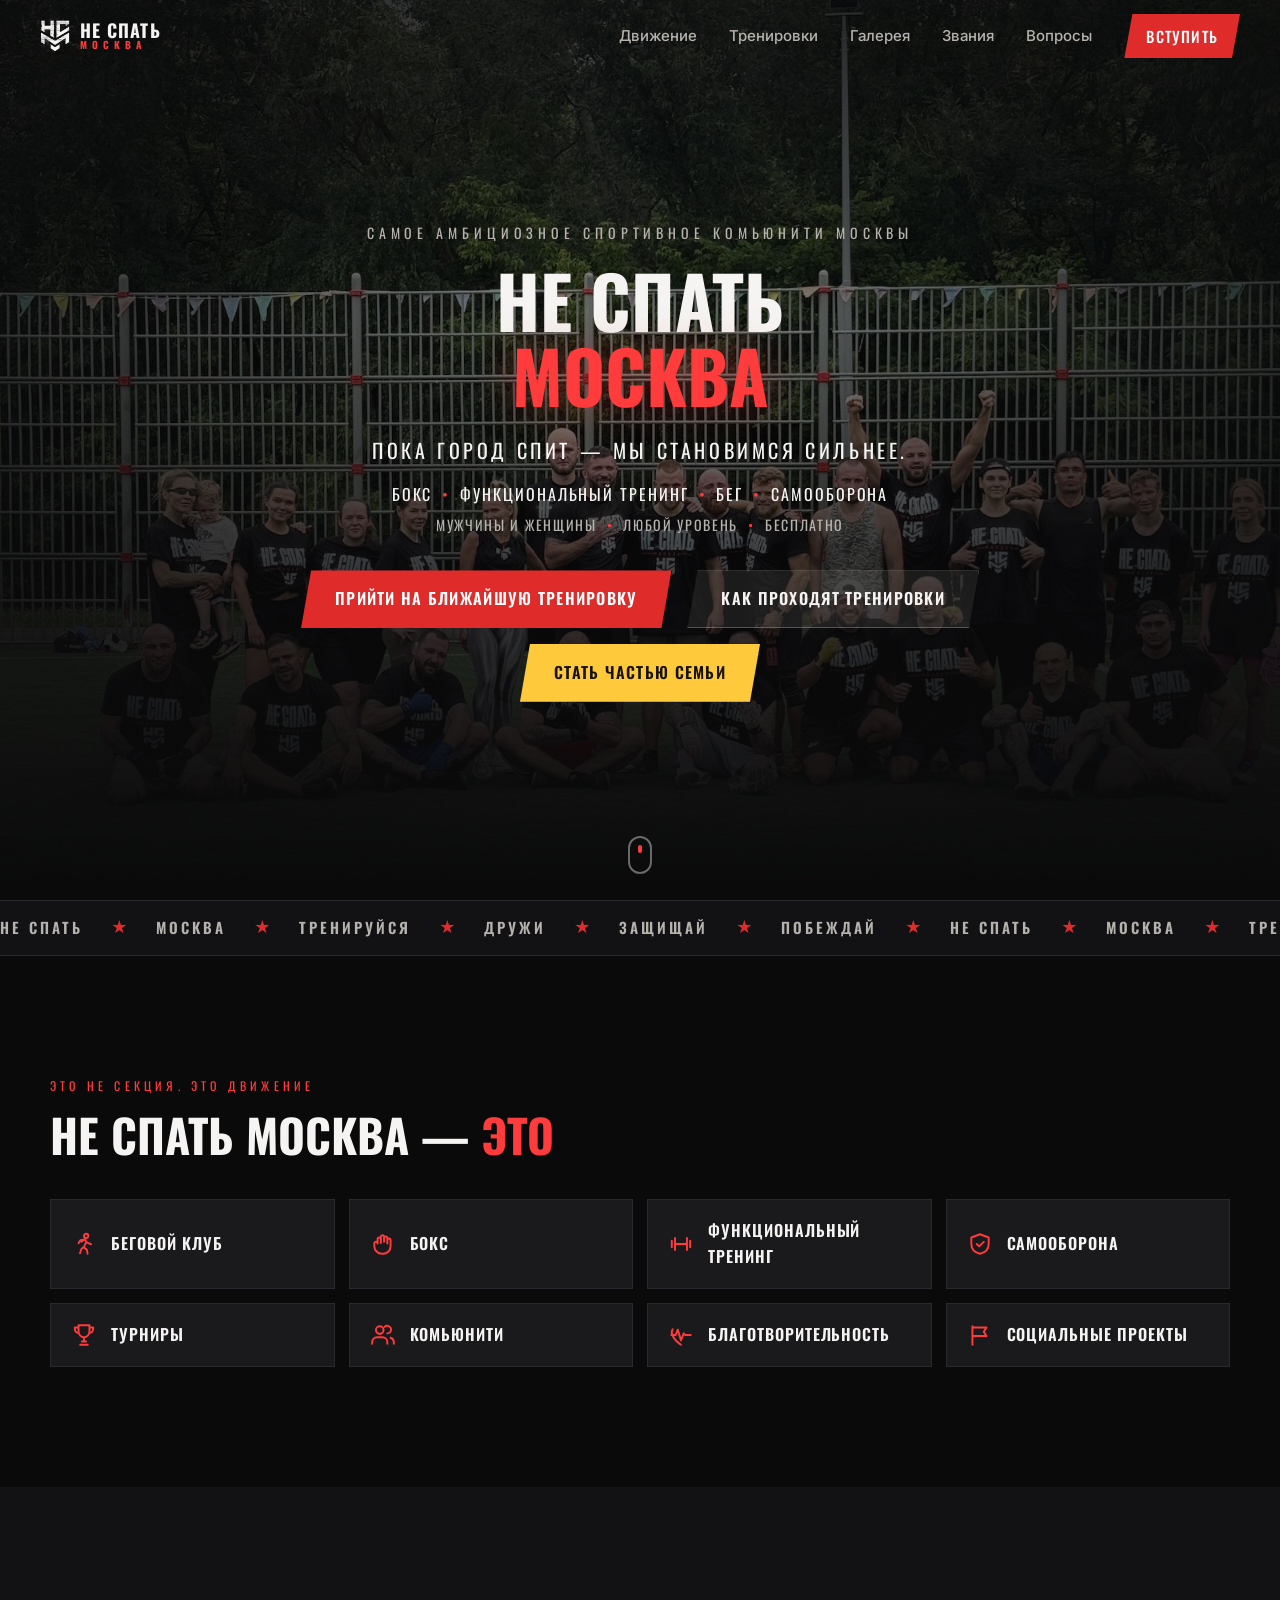
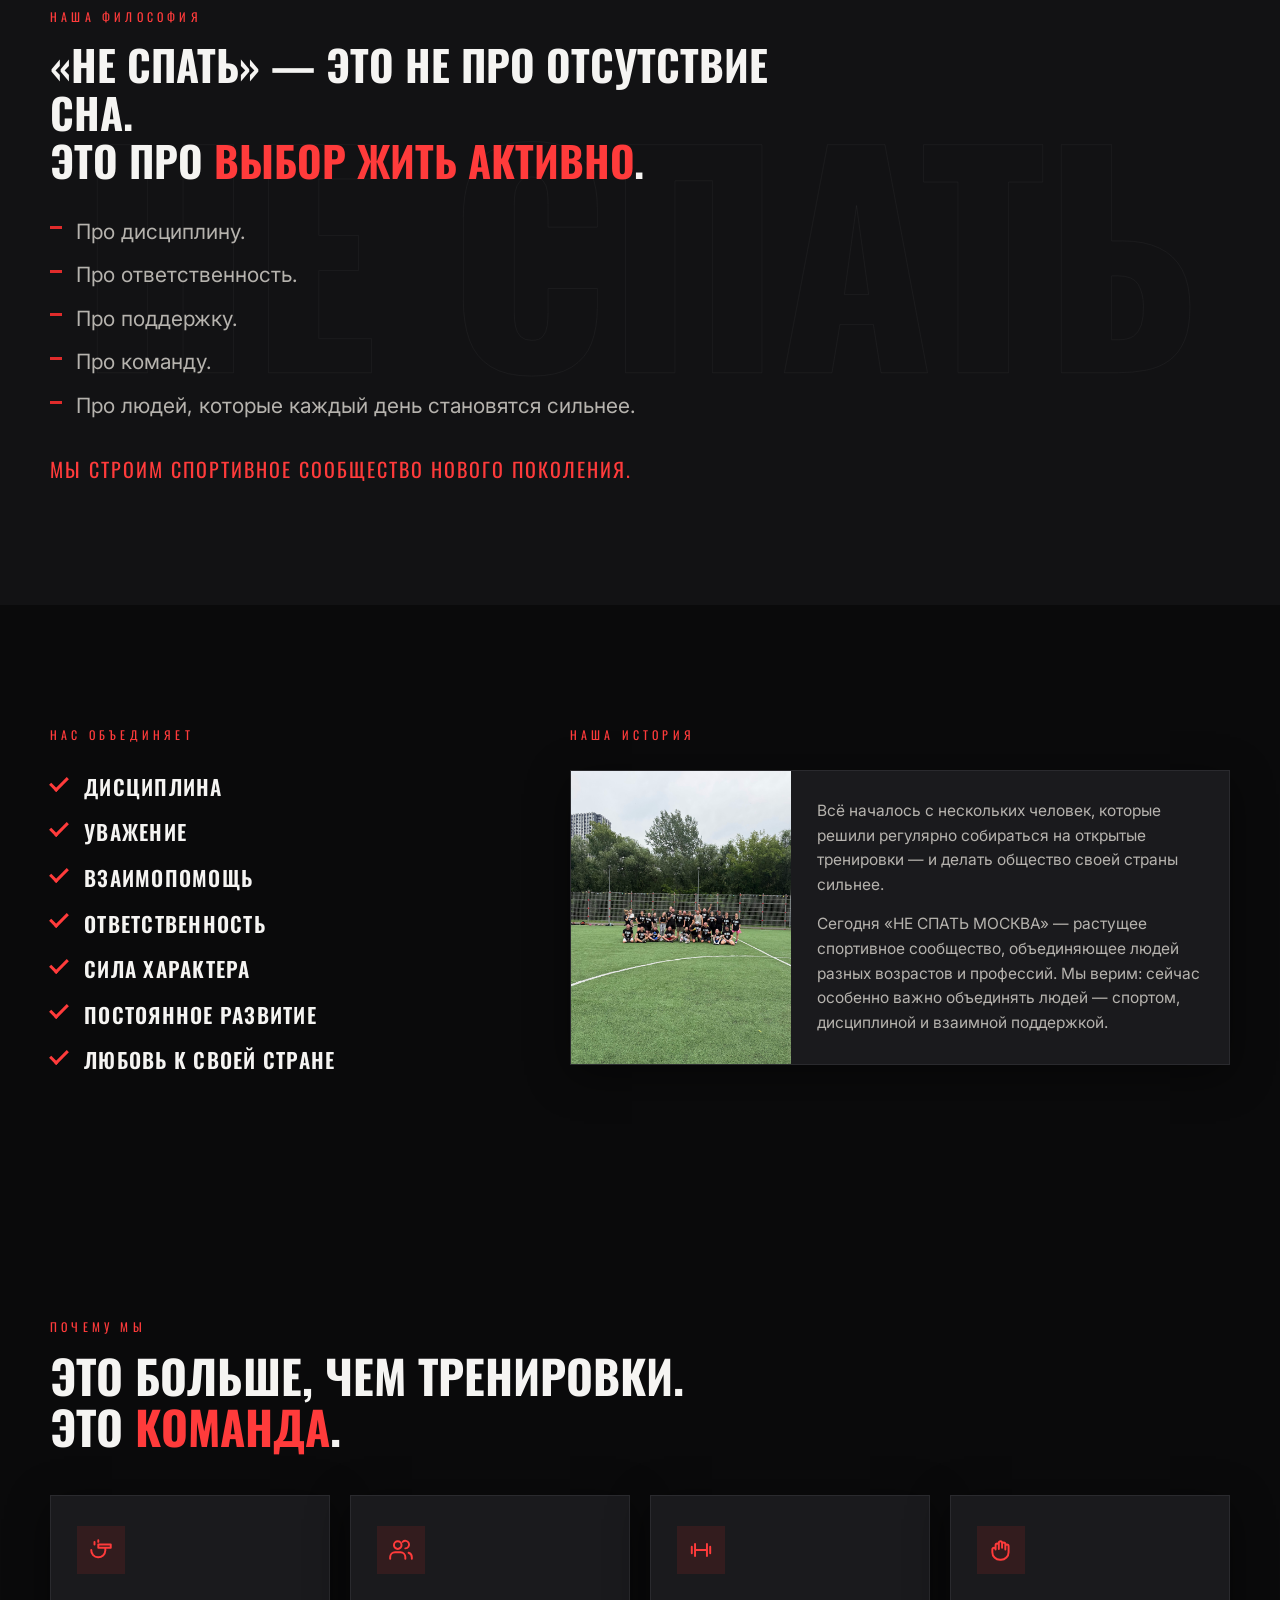
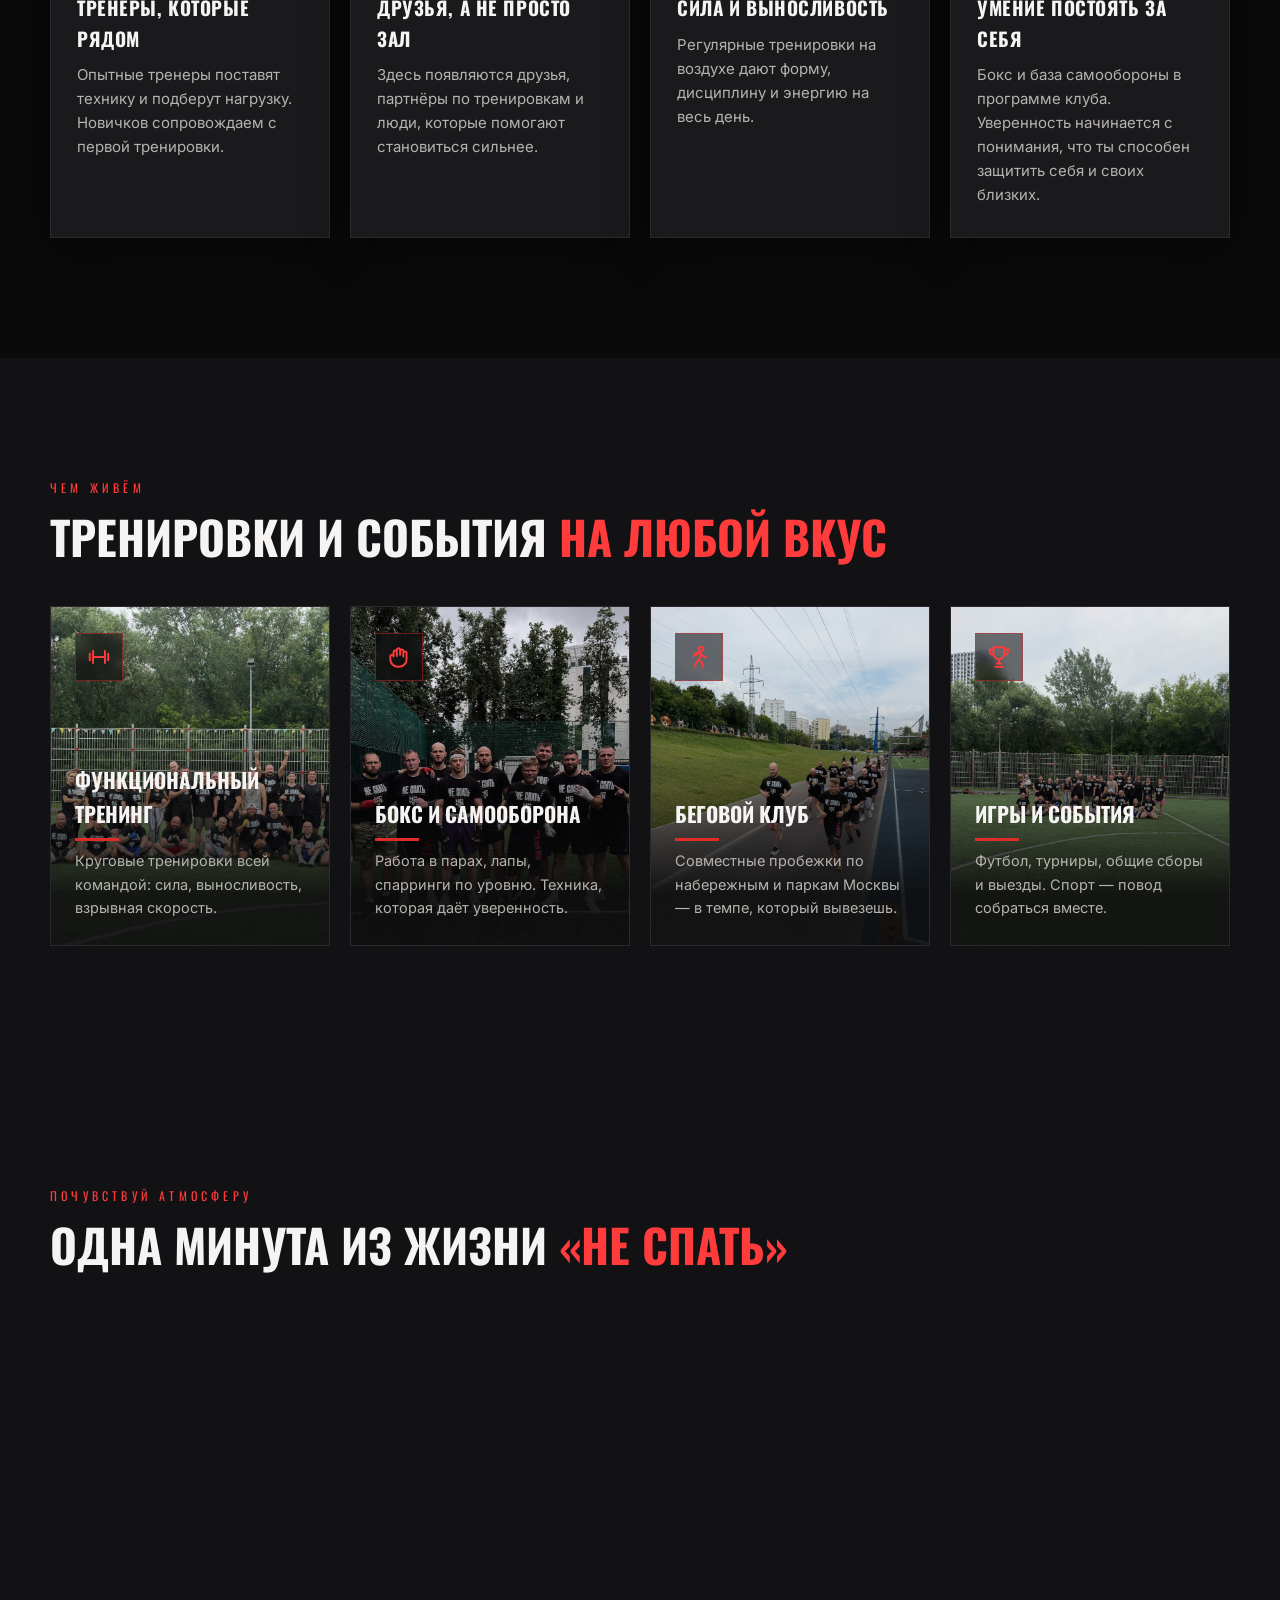
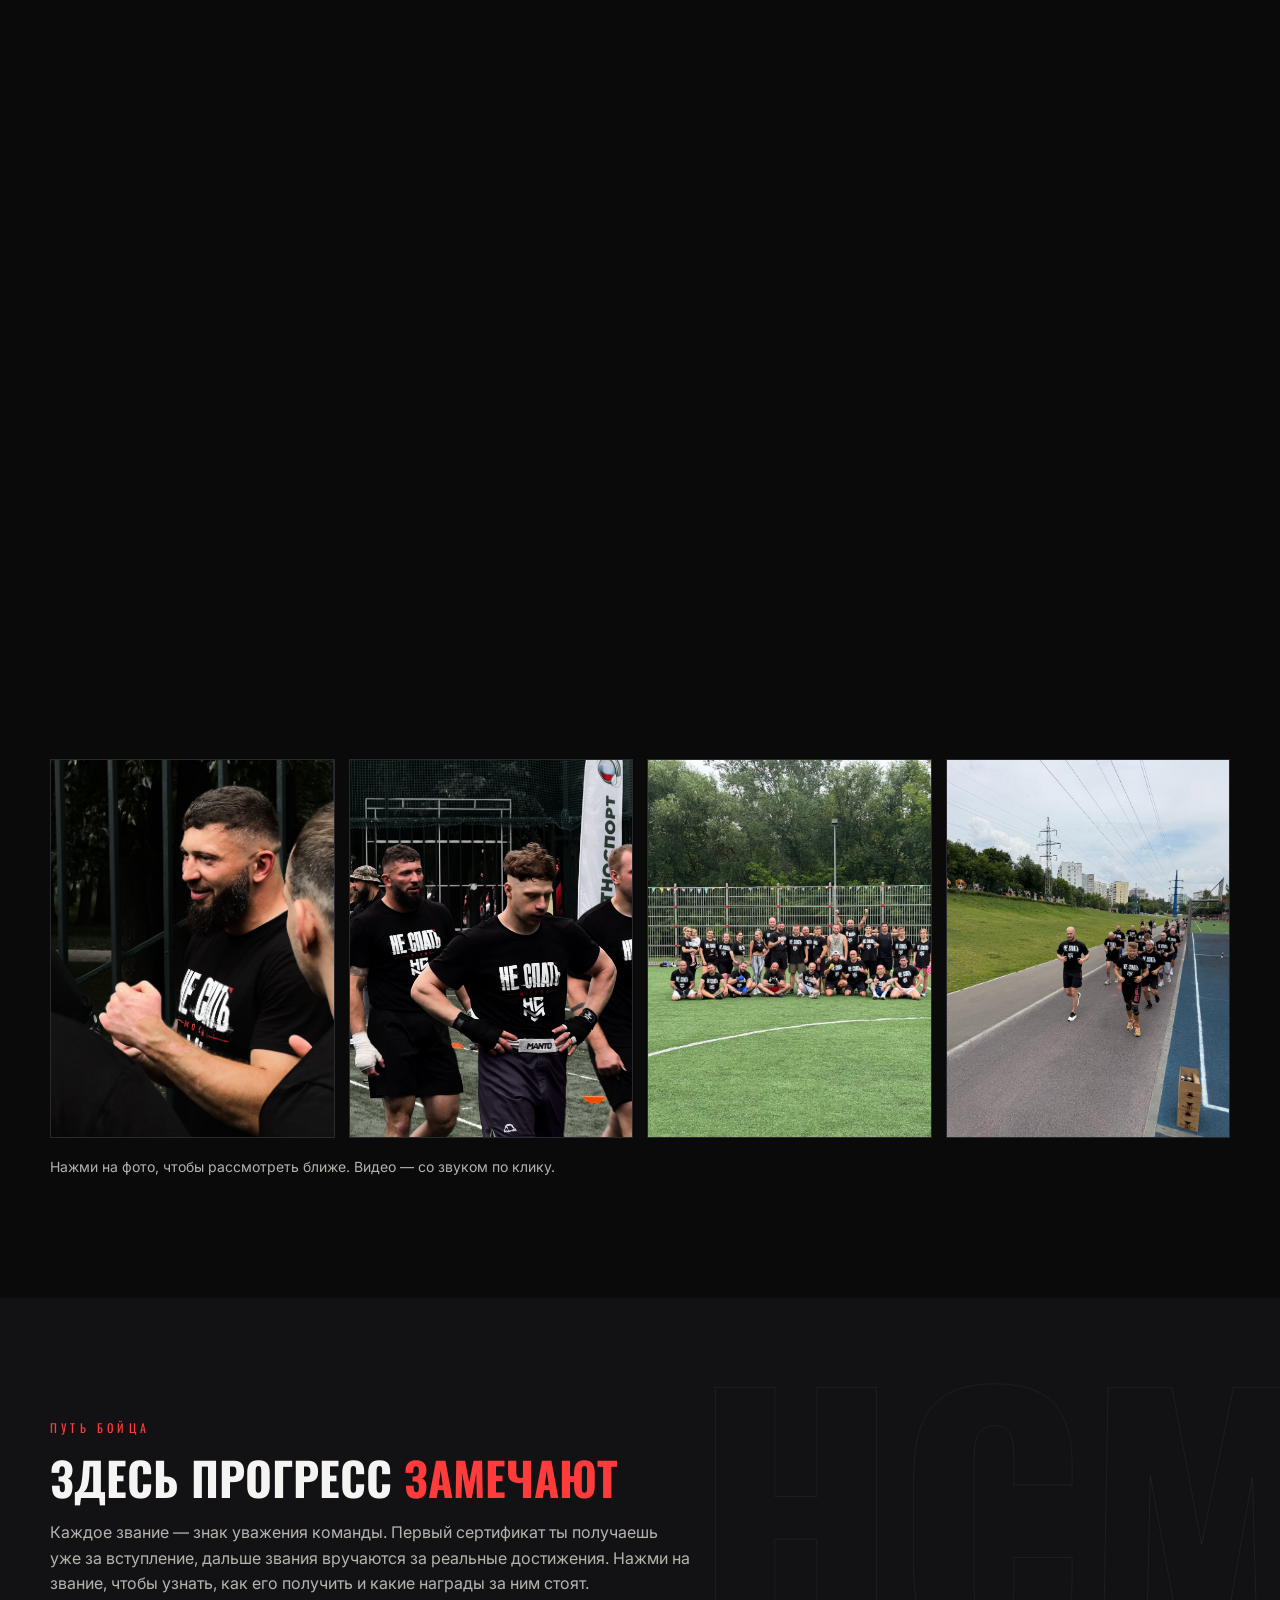
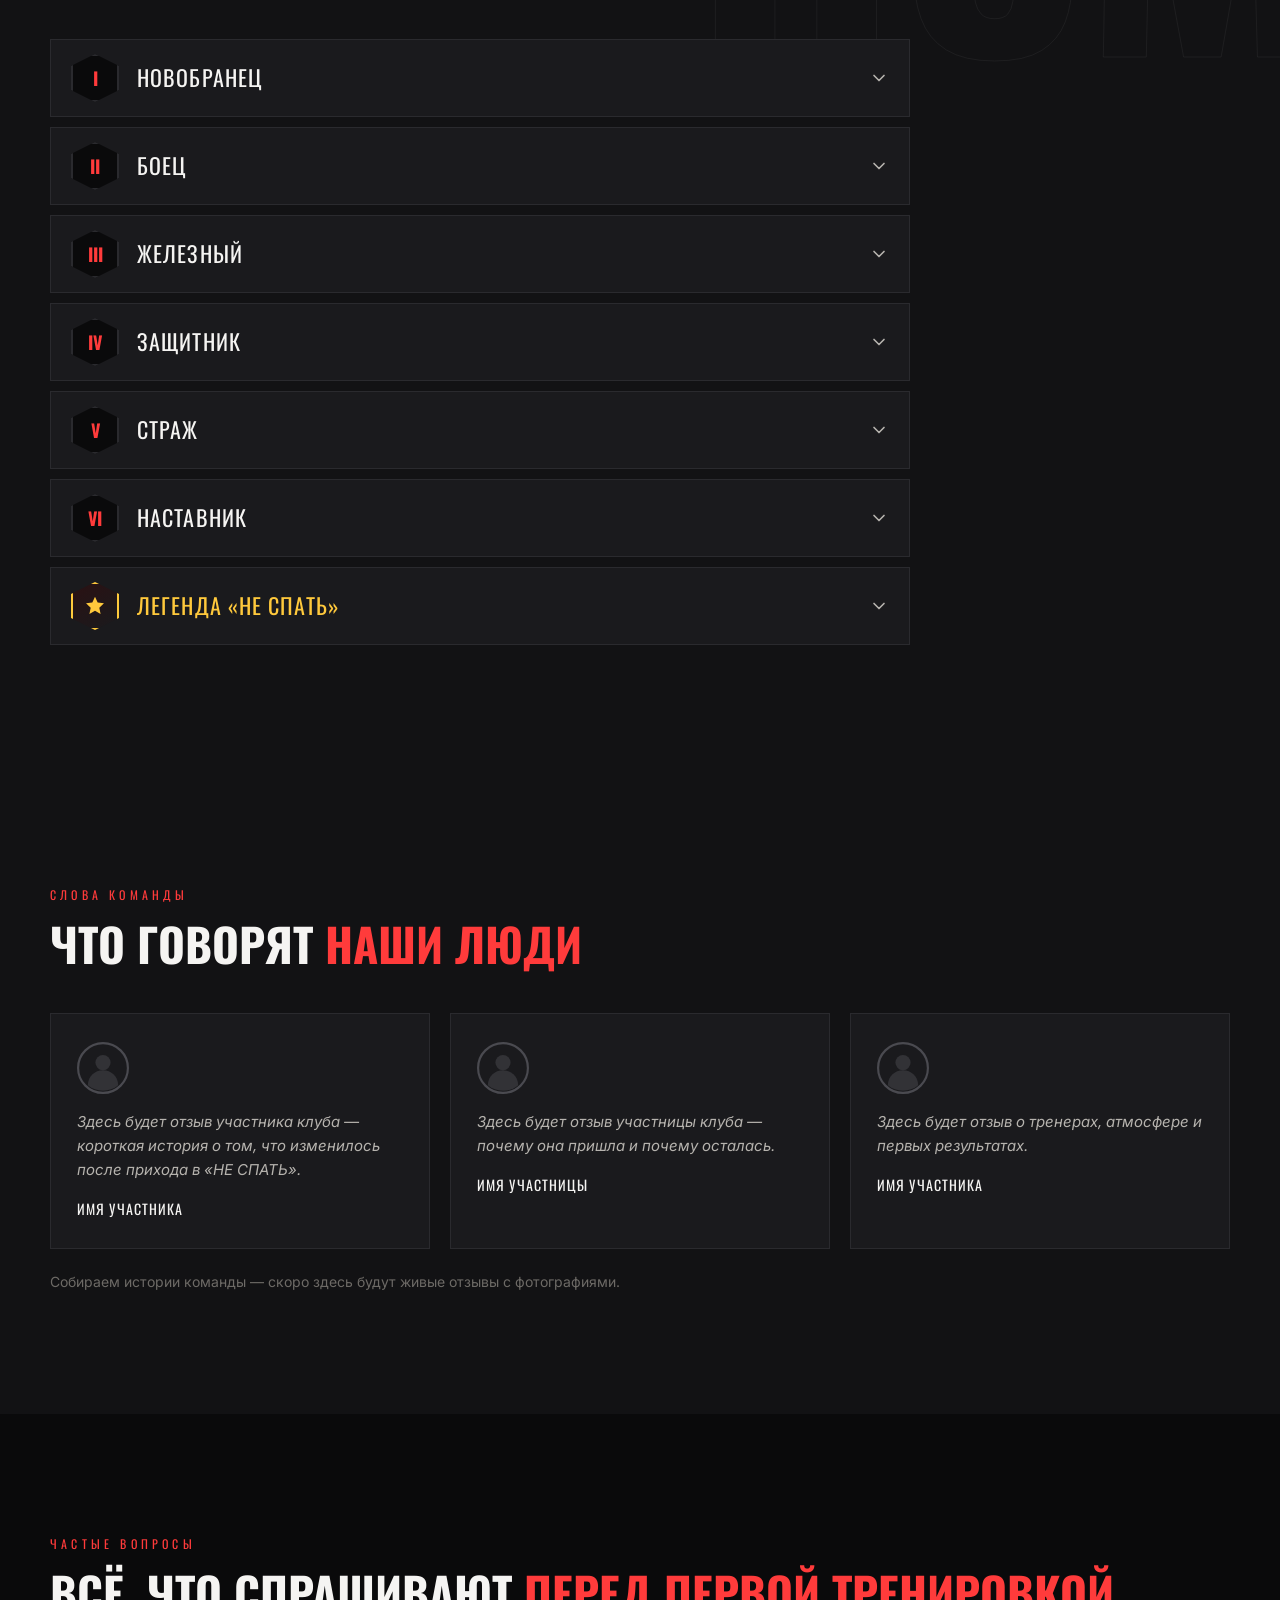
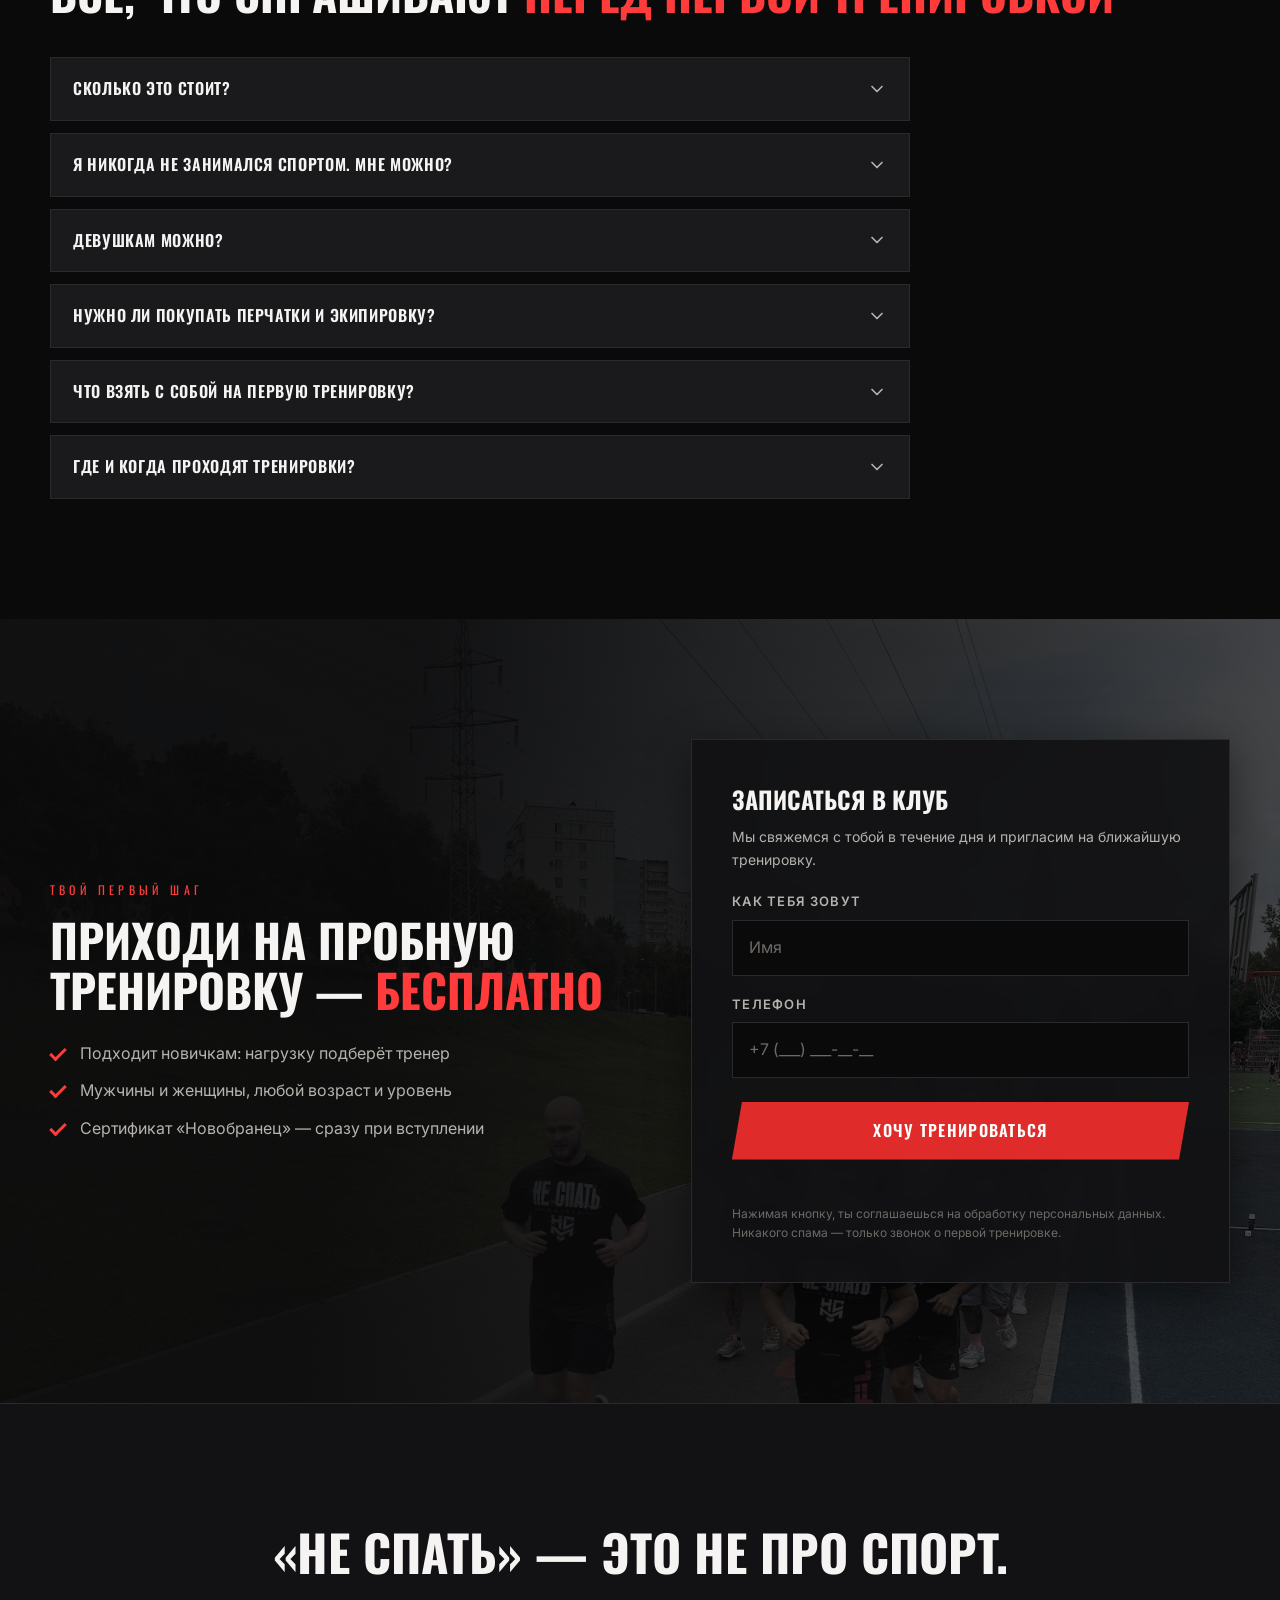
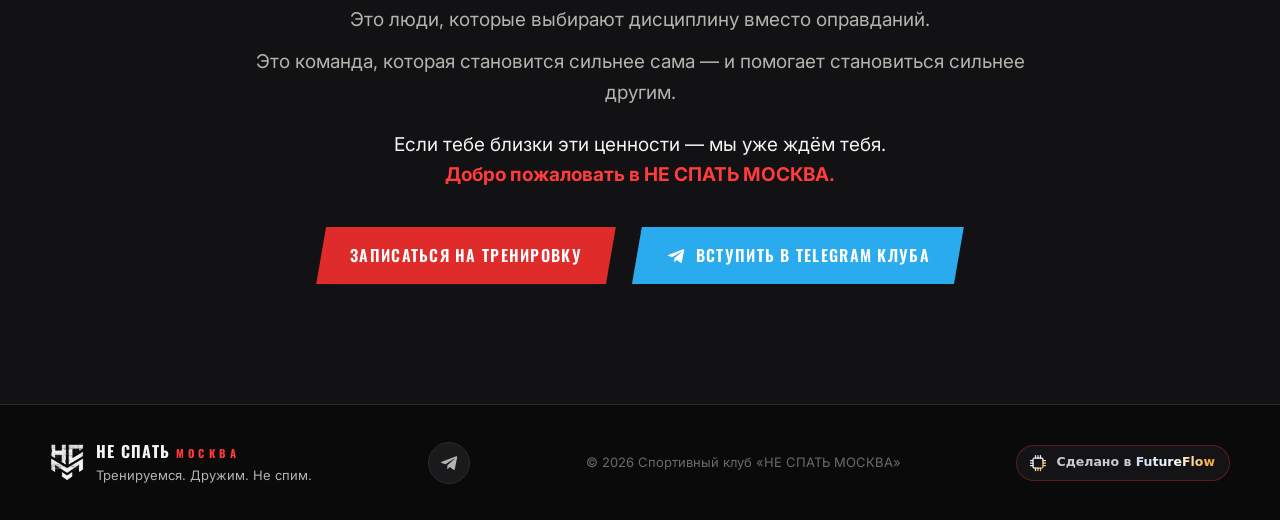
==== index.html @ 502cc315 "Redesign landing around community and belonging Shift the story from "come train" to "join the movem" ====
<!DOCTYPE html>
<html lang="ru">
<head>
  <meta charset="UTF-8">
  <meta name="viewport" content="width=device-width, initial-scale=1.0">
  <title>НЕ СПАТЬ МОСКВА — спортивное комьюнити</title>
  <meta name="description" content="НЕ СПАТЬ МОСКВА — самое амбициозное спортивное комьюнити Москвы: бокс, функциональный тренинг, бег, самооборона, турниры и благотворительность. Бесплатные тренировки. Приходи — здесь становятся сильнее вместе.">
  <meta property="og:title" content="НЕ СПАТЬ МОСКВА — самое амбициозное спортивное комьюнити Москвы">
  <meta property="og:description" content="Это не секция — это движение. Тренировки, ценности, команда. Стань частью семьи.">
  <meta property="og:image" content="assets/img/team-main.jpg">
  <meta property="og:type" content="website">
  <meta name="theme-color" content="#0a0a0b">
  <link rel="icon" href="assets/img/favicon.png" type="image/png">
  <link rel="preconnect" href="https://fonts.googleapis.com">
  <link rel="preconnect" href="https://fonts.gstatic.com" crossorigin>
  <link href="https://fonts.googleapis.com/css2?family=Oswald:wght@400;500;600;700&family=Inter:wght@400;500;600;700&display=swap" rel="stylesheet">
  <link rel="stylesheet" href="assets/css/style.css">
</head>
<body>

  <!-- ======= NAV ======= -->
  <header class="nav" id="nav">
    <a class="nav__logo" href="#top" aria-label="НЕ СПАТЬ МОСКВА — на главную">
      <img class="nav__mark" src="assets/img/monogram.png" alt="" width="843" height="927">
      <span class="nav__wordmark">НЕ&nbsp;СПАТЬ<em>МОСКВА</em></span>
    </a>
    <nav class="nav__links" id="navLinks" aria-label="Основная навигация">
      <a href="#movement">Движение</a>
      <a href="#trainings">Тренировки</a>
      <a href="#gallery">Галерея</a>
      <a href="#ranks">Звания</a>
      <a href="#faq">Вопросы</a>
      <a href="#join" class="nav__cta">Вступить</a>
    </nav>
    <button class="nav__burger" id="navBurger" aria-label="Открыть меню" aria-expanded="false">
      <span></span><span></span><span></span>
    </button>
  </header>

  <main id="top">

    <!-- ======= HERO ======= -->
    <section class="hero">
      <div class="hero__bg" id="heroBg">
        <img src="assets/img/team-main.jpg" alt="Команда клуба НЕ СПАТЬ МОСКВА после тренировки на стадионе" fetchpriority="high">
      </div>
      <div class="hero__overlay" aria-hidden="true"></div>
      <div class="hero__content">
        <p class="hero__kicker reveal">Самое амбициозное спортивное комьюнити Москвы</p>
        <h1 class="hero__title">
          <span class="hero__line reveal">НЕ СПАТЬ</span>
          <span class="hero__line hero__line--accent reveal">МОСКВА</span>
        </h1>
        <p class="hero__slogan reveal">Пока город спит — мы становимся сильнее.</p>
        <p class="hero__sub reveal">
          <span class="hero__facts">Бокс<i>•</i>Функциональный тренинг<i>•</i>Бег<i>•</i>Самооборона</span>
          <span class="hero__facts hero__facts--dim">Мужчины и женщины<i>•</i>Любой уровень<i>•</i>Бесплатно</span>
        </p>
        <div class="hero__actions reveal">
          <a class="btn btn--primary" href="#join">Прийти на ближайшую тренировку</a>
          <a class="btn btn--ghost" href="#gallery">Как проходят тренировки</a>
          <a class="btn btn--gold" href="#community">Стать частью семьи</a>
        </div>
      </div>
      <div class="hero__scroll" aria-hidden="true"><span></span></div>
    </section>

    <!-- ======= TICKER ======= -->
    <div class="ticker" aria-hidden="true">
      <div class="ticker__track">
        <span>НЕ СПАТЬ</span><i>★</i><span>МОСКВА</span><i>★</i><span>ТРЕНИРУЙСЯ</span><i>★</i><span>ДРУЖИ</span><i>★</i><span>ЗАЩИЩАЙ</span><i>★</i><span>ПОБЕЖДАЙ</span><i>★</i>
        <span>НЕ СПАТЬ</span><i>★</i><span>МОСКВА</span><i>★</i><span>ТРЕНИРУЙСЯ</span><i>★</i><span>ДРУЖИ</span><i>★</i><span>ЗАЩИЩАЙ</span><i>★</i><span>ПОБЕЖДАЙ</span><i>★</i>
      </div>
    </div>

    <!-- ======= MOVEMENT (масштаб) ======= -->
    <section class="section movement" id="movement">
      <div class="container">
        <p class="section__kicker reveal">Это не секция. Это движение</p>
        <h2 class="section__title reveal">НЕ СПАТЬ МОСКВА — <span class="accent">это</span></h2>
        <ul class="movement__grid">
          <li class="mitem reveal"><svg viewBox="0 0 24 24" aria-hidden="true"><use href="#icon-runner"/></svg><span>Беговой клуб</span></li>
          <li class="mitem reveal"><svg viewBox="0 0 24 24" aria-hidden="true"><use href="#icon-fist"/></svg><span>Бокс</span></li>
          <li class="mitem reveal"><svg viewBox="0 0 24 24" aria-hidden="true"><use href="#icon-dumbbell"/></svg><span>Функциональный тренинг</span></li>
          <li class="mitem reveal"><svg viewBox="0 0 24 24" aria-hidden="true"><use href="#icon-guard"/></svg><span>Самооборона</span></li>
          <li class="mitem reveal"><svg viewBox="0 0 24 24" aria-hidden="true"><use href="#icon-trophy"/></svg><span>Турниры</span></li>
          <li class="mitem reveal"><svg viewBox="0 0 24 24" aria-hidden="true"><use href="#icon-people"/></svg><span>Комьюнити</span></li>
          <li class="mitem reveal"><svg viewBox="0 0 24 24" aria-hidden="true"><use href="#icon-heart"/></svg><span>Благотворительность</span></li>
          <li class="mitem reveal"><svg viewBox="0 0 24 24" aria-hidden="true"><use href="#icon-flag"/></svg><span>Социальные проекты</span></li>
        </ul>
      </div>
    </section>

    <!-- ======= PHILOSOPHY ======= -->
    <section class="section philosophy" id="philosophy">
      <div class="container">
        <p class="section__kicker reveal">Наша философия</p>
        <div class="philosophy__statement">
          <p class="philosophy__lead reveal">«НЕ СПАТЬ» — это не про отсутствие сна.<br>Это про <span class="accent">выбор жить активно</span>.</p>
          <ul class="philosophy__words" aria-label="Что для нас важно">
            <li class="reveal">Про дисциплину.</li>
            <li class="reveal">Про ответственность.</li>
            <li class="reveal">Про поддержку.</li>
            <li class="reveal">Про команду.</li>
            <li class="reveal">Про людей, которые каждый день становятся сильнее.</li>
          </ul>
          <p class="philosophy__closing reveal">Мы строим спортивное сообщество нового поколения.</p>
        </div>
      </div>
    </section>

    <!-- ======= VALUES + STORY ======= -->
    <section class="section values" id="values">
      <div class="container values__inner">
        <div class="values__col">
          <p class="section__kicker reveal">Нас объединяет</p>
          <ul class="values__list">
            <li class="reveal">Дисциплина</li>
            <li class="reveal">Уважение</li>
            <li class="reveal">Взаимопомощь</li>
            <li class="reveal">Ответственность</li>
            <li class="reveal">Сила характера</li>
            <li class="reveal">Постоянное развитие</li>
            <li class="reveal">Любовь к своей стране</li>
          </ul>
        </div>
        <div class="values__col story reveal">
          <p class="section__kicker">Наша история</p>
          <div class="story__card">
            <img class="story__img" src="assets/img/team-field.jpg" alt="Первые общие тренировки клуба" loading="lazy">
            <div class="story__text">
              <p>Всё началось с нескольких человек, которые решили регулярно собираться на открытые тренировки — и делать общество своей страны сильнее.</p>
              <p>Сегодня «НЕ СПАТЬ МОСКВА» — растущее спортивное сообщество, объединяющее людей разных возрастов и профессий. Мы верим: сейчас особенно важно объединять людей — спортом, дисциплиной и взаимной поддержкой.</p>
            </div>
          </div>
        </div>
      </div>
    </section>

    <!-- ======= ABOUT (почему мы) ======= -->
    <section class="section about" id="about">
      <div class="container">
        <p class="section__kicker reveal">Почему мы</p>
        <h2 class="section__title reveal">Это больше, чем тренировки.<br>Это <span class="accent">команда</span>.</h2>
        <div class="about__grid">
          <article class="card reveal">
            <div class="card__icon"><svg viewBox="0 0 24 24" aria-hidden="true"><use href="#icon-whistle"/></svg></div>
            <h3>Тренеры, которые рядом</h3>
            <p>Опытные тренеры поставят технику и подберут нагрузку. Новичков сопровождаем с первой тренировки.</p>
          </article>
          <article class="card reveal">
            <div class="card__icon"><svg viewBox="0 0 24 24" aria-hidden="true"><use href="#icon-people"/></svg></div>
            <h3>Друзья, а не просто зал</h3>
            <p>Здесь появляются друзья, партнёры по тренировкам и люди, которые помогают становиться сильнее.</p>
          </article>
          <article class="card reveal">
            <div class="card__icon"><svg viewBox="0 0 24 24" aria-hidden="true"><use href="#icon-dumbbell"/></svg></div>
            <h3>Сила и выносливость</h3>
            <p>Регулярные тренировки на воздухе дают форму, дисциплину и энергию на весь день.</p>
          </article>
          <article class="card reveal">
            <div class="card__icon"><svg viewBox="0 0 24 24" aria-hidden="true"><use href="#icon-fist"/></svg></div>
            <h3>Умение постоять за себя</h3>
            <p>Бокс и база самообороны в программе клуба. Уверенность начинается с понимания, что ты способен защитить себя и своих близких.</p>
          </article>
        </div>
      </div>
    </section>

    <!-- ======= TRAININGS ======= -->
    <section class="section trainings" id="trainings">
      <div class="container">
        <p class="section__kicker reveal">Чем живём</p>
        <h2 class="section__title reveal">Тренировки и события <span class="accent">на любой вкус</span></h2>
        <div class="trainings__grid">
          <article class="tcard reveal" style="background-image:url('assets/img/training-01.jpg')">
            <div class="tcard__icon"><svg viewBox="0 0 24 24" aria-hidden="true"><use href="#icon-dumbbell"/></svg></div>
            <h3>Функциональный тренинг</h3>
            <p>Круговые тренировки всей командой: сила, выносливость, взрывная скорость.</p>
          </article>
          <article class="tcard reveal" style="background-image:url('assets/img/fighters-row.jpg')">
            <div class="tcard__icon"><svg viewBox="0 0 24 24" aria-hidden="true"><use href="#icon-fist"/></svg></div>
            <h3>Бокс и самооборона</h3>
            <p>Работа в парах, лапы, спарринги по уровню. Техника, которая даёт уверенность.</p>
          </article>
          <article class="tcard reveal" style="background-image:url('assets/img/run-01.jpg')">
            <div class="tcard__icon"><svg viewBox="0 0 24 24" aria-hidden="true"><use href="#icon-runner"/></svg></div>
            <h3>Беговой клуб</h3>
            <p>Совместные пробежки по набережным и паркам Москвы — в темпе, который вывезешь.</p>
          </article>
          <article class="tcard reveal" style="background-image:url('assets/img/team-field.jpg')">
            <div class="tcard__icon"><svg viewBox="0 0 24 24" aria-hidden="true"><use href="#icon-trophy"/></svg></div>
            <h3>Игры и события</h3>
            <p>Футбол, турниры, общие сборы и выезды. Спорт — повод собраться вместе.</p>
          </article>
        </div>
      </div>
    </section>

    <!-- ======= BIG VIDEO ======= -->
    <section class="section bigvideo" id="video">
      <div class="container">
        <p class="section__kicker reveal">Почувствуй атмосферу</p>
        <h2 class="section__title reveal">Одна минута из жизни <span class="accent">«НЕ СПАТЬ»</span></h2>
      </div>
      <figure class="bigvideo__frame container reveal">
        <video src="assets/video/loop-fight.mp4" data-full="assets/video/reel-fight.mp4" poster="assets/img/poster-fight.jpg" muted loop playsinline preload="metadata" aria-label="Атмосферное видео с тренировки по боксу"></video>
        <button class="bigvideo__play" aria-label="Смотреть видео со звуком">
          <svg viewBox="0 0 24 24" aria-hidden="true"><use href="#icon-play"/></svg>
          <span>Смотреть со звуком</span>
        </button>
      </figure>
    </section>

    <!-- ======= GALLERY ======= -->
    <section class="section gallery" id="gallery">
      <div class="container">
        <p class="section__kicker reveal">Живые кадры</p>
        <h2 class="section__title reveal">Как проходят наши <span class="accent">тренировки</span></h2>
      </div>
      <div class="gallery__grid container">
        <figure class="gallery__item gallery__item--video reveal">
          <video src="assets/video/loop-run.mp4" data-full="assets/video/reel-run.mp4" poster="assets/img/poster-run.jpg" muted loop playsinline preload="metadata" aria-label="Видео: беговая тренировка клуба"></video>
          <button class="gallery__play" aria-label="Смотреть видео со звуком"><svg viewBox="0 0 24 24" aria-hidden="true"><use href="#icon-play"/></svg></button>
        </figure>
        <figure class="gallery__item reveal"><img src="assets/img/team-field.jpg" alt="Общее фото команды на футбольном поле" loading="lazy"></figure>
        <figure class="gallery__item reveal"><img src="assets/img/portrait-01.jpg" alt="Участник клуба в фирменной футболке НЕ СПАТЬ" loading="lazy"></figure>
        <figure class="gallery__item reveal"><img src="assets/img/run-02.jpg" alt="Беговая тренировка клуба в парке" loading="lazy"></figure>
        <figure class="gallery__item reveal"><img src="assets/img/fighters-row.jpg" alt="Бойцы клуба перед тренировкой по боксу" loading="lazy"></figure>
        <figure class="gallery__item gallery__item--video reveal">
          <video src="assets/video/loop-fight.mp4" data-full="assets/video/reel-fight.mp4" poster="assets/img/poster-fight.jpg" muted loop playsinline preload="metadata" aria-label="Видео: тренировка по боксу"></video>
          <button class="gallery__play" aria-label="Смотреть видео со звуком"><svg viewBox="0 0 24 24" aria-hidden="true"><use href="#icon-play"/></svg></button>
        </figure>
        <figure class="gallery__item reveal"><img src="assets/img/portrait-02.jpg" alt="Тренер клуба НЕ СПАТЬ МОСКВА" loading="lazy"></figure>
        <figure class="gallery__item reveal"><img src="assets/img/run-03.jpg" alt="Команда бежит по дорожке стадиона" loading="lazy"></figure>
        <figure class="gallery__item reveal"><img src="assets/img/portrait-03.jpg" alt="Участник клуба улыбается после спарринга" loading="lazy"></figure>
        <figure class="gallery__item reveal"><img src="assets/img/team-02.jpg" alt="Групповое фото участников клуба" loading="lazy"></figure>
        <figure class="gallery__item reveal"><img src="assets/img/portrait-04.jpg" alt="Спортсмен в футболке НЕ СПАТЬ МОСКВА" loading="lazy"></figure>
        <figure class="gallery__item reveal"><img src="assets/img/team-03.jpg" alt="Команда клуба после совместной тренировки" loading="lazy"></figure>
        <figure class="gallery__item reveal"><img src="assets/img/atmosphere-01.png" alt="Участники клуба наблюдают за спаррингом" loading="lazy"></figure>
        <figure class="gallery__item reveal"><img src="assets/img/portrait-05.jpg" alt="Спортсмен клуба на тренировке" loading="lazy"></figure>
        <figure class="gallery__item reveal"><img src="assets/img/portrait-06.jpg" alt="Участники клуба у фирменного флага" loading="lazy"></figure>
        <figure class="gallery__item reveal"><img src="assets/img/portrait-07.jpg" alt="Спортсмен в фирменной футболке клуба" loading="lazy"></figure>
        <figure class="gallery__item reveal"><img src="assets/img/portrait-08.jpg" alt="Участник клуба после тренировки" loading="lazy"></figure>
        <figure class="gallery__item reveal"><img src="assets/img/atmosphere-02.png" alt="Команда клуба на боксёрском турнире" loading="lazy"></figure>
        <figure class="gallery__item reveal"><img src="assets/img/team-main.jpg" alt="Вся команда клуба на стадионе" loading="lazy"></figure>
        <figure class="gallery__item reveal"><img src="assets/img/run-01.jpg" alt="Беговой клуб на утренней пробежке" loading="lazy"></figure>
      </div>
      <p class="gallery__hint container reveal">Нажми на фото, чтобы рассмотреть ближе. Видео — со звуком по клику.</p>
    </section>

    <!-- ======= RANKS ======= -->
    <section class="section ranks" id="ranks">
      <div class="container">
        <p class="section__kicker reveal">Путь бойца</p>
        <h2 class="section__title reveal">Здесь прогресс <span class="accent">замечают</span></h2>
        <p class="section__lead reveal">Каждое звание — знак уважения команды. Первый сертификат ты получаешь уже за вступление, дальше звания вручаются за реальные достижения. Нажми на звание, чтобы узнать, как его получить и какие награды за ним стоят.</p>

        <ol class="ranks__list">
          <li class="reveal">
            <details class="rank">
              <summary class="rank__head">
                <span class="rank__badge"><span class="rank__num">I</span></span>
                <span class="rank__name">Новобранец</span>
                <svg class="rank__chevron" viewBox="0 0 24 24" aria-hidden="true"><use href="#icon-chevron"/></svg>
              </summary>
              <div class="rank__body">
                <p class="rank__how">За вступление в клуб</p>
                <p class="rank__desc">Ты сделал самый важный шаг — пришёл. Звание вручается на первой тренировке.</p>
                <p class="rank__awards"><svg viewBox="0 0 24 24" aria-hidden="true"><use href="#icon-cert"/></svg>Именной сертификат «Новобранец НСМ»</p>
              </div>
            </details>
          </li>
          <li class="reveal">
            <details class="rank">
              <summary class="rank__head">
                <span class="rank__badge"><span class="rank__num">II</span></span>
                <span class="rank__name">Боец</span>
                <svg class="rank__chevron" viewBox="0 0 24 24" aria-hidden="true"><use href="#icon-chevron"/></svg>
              </summary>
              <div class="rank__body">
                <p class="rank__how">10 тренировок</p>
                <p class="rank__desc">Ты больше не гость — ты в строю. Боец не ищет отговорок: он приходит и работает.</p>
                <p class="rank__awards"><svg viewBox="0 0 24 24" aria-hidden="true"><use href="#icon-cert"/></svg>Сертификат<svg viewBox="0 0 24 24" aria-hidden="true"><use href="#icon-patch"/></svg>Нашивка «Боец»</p>
              </div>
            </details>
          </li>
          <li class="reveal">
            <details class="rank">
              <summary class="rank__head">
                <span class="rank__badge"><span class="rank__num">III</span></span>
                <span class="rank__name">Железный</span>
                <svg class="rank__chevron" viewBox="0 0 24 24" aria-hidden="true"><use href="#icon-chevron"/></svg>
              </summary>
              <div class="rank__body">
                <p class="rank__how">30 тренировок и первые нормативы</p>
                <p class="rank__desc">Дисциплина стала привычкой. Тело крепче, характер твёрже — это видно всем.</p>
                <p class="rank__awards"><svg viewBox="0 0 24 24" aria-hidden="true"><use href="#icon-cert"/></svg>Сертификат<svg viewBox="0 0 24 24" aria-hidden="true"><use href="#icon-tshirt"/></svg>Фирменная футболка клуба</p>
              </div>
            </details>
          </li>
          <li class="reveal">
            <details class="rank">
              <summary class="rank__head">
                <span class="rank__badge"><span class="rank__num">IV</span></span>
                <span class="rank__name">Защитник</span>
                <svg class="rank__chevron" viewBox="0 0 24 24" aria-hidden="true"><use href="#icon-chevron"/></svg>
              </summary>
              <div class="rank__body">
                <p class="rank__how">Освоил базу самообороны</p>
                <p class="rank__desc">Ты умеешь постоять за себя и за тех, кто рядом. Спокойная сила вместо страха.</p>
                <p class="rank__awards"><svg viewBox="0 0 24 24" aria-hidden="true"><use href="#icon-cert"/></svg>Сертификат<svg viewBox="0 0 24 24" aria-hidden="true"><use href="#icon-patch"/></svg>Нашивка «Защитник»</p>
              </div>
            </details>
          </li>
          <li class="reveal">
            <details class="rank">
              <summary class="rank__head">
                <span class="rank__badge"><span class="rank__num">V</span></span>
                <span class="rank__name">Страж</span>
                <svg class="rank__chevron" viewBox="0 0 24 24" aria-hidden="true"><use href="#icon-chevron"/></svg>
              </summary>
              <div class="rank__body">
                <p class="rank__how">100 тренировок и участие в событиях клуба</p>
                <p class="rank__desc">На тебя равняются. Страж — опора команды на тренировках, турнирах и выездах.</p>
                <p class="rank__awards"><svg viewBox="0 0 24 24" aria-hidden="true"><use href="#icon-cert"/></svg>Сертификат<svg viewBox="0 0 24 24" aria-hidden="true"><use href="#icon-card"/></svg>Карта клуба</p>
              </div>
            </details>
          </li>
          <li class="reveal">
            <details class="rank">
              <summary class="rank__head">
                <span class="rank__badge"><span class="rank__num">VI</span></span>
                <span class="rank__name">Наставник</span>
                <svg class="rank__chevron" viewBox="0 0 24 24" aria-hidden="true"><use href="#icon-chevron"/></svg>
              </summary>
              <div class="rank__body">
                <p class="rank__how">Ведёт новичков и помогает тренерам</p>
                <p class="rank__desc">Ты приводишь людей в спорт и помогаешь им не сойти с пути. Клуб растёт благодаря тебе.</p>
                <p class="rank__awards"><svg viewBox="0 0 24 24" aria-hidden="true"><use href="#icon-cert"/></svg>Сертификат<svg viewBox="0 0 24 24" aria-hidden="true"><use href="#icon-tshirt"/></svg>Именная футболка наставника</p>
              </div>
            </details>
          </li>
          <li class="reveal">
            <details class="rank rank--legend">
              <summary class="rank__head">
                <span class="rank__badge"><svg viewBox="0 0 24 24" aria-hidden="true"><use href="#icon-star"/></svg></span>
                <span class="rank__name">Легенда «Не Спать»</span>
                <svg class="rank__chevron" viewBox="0 0 24 24" aria-hidden="true"><use href="#icon-chevron"/></svg>
              </summary>
              <div class="rank__body">
                <p class="rank__how">Высшее звание клуба</p>
                <p class="rank__desc">Вручается на общем сборе за выдающийся вклад в клуб. Легенд знают по именам — их истории рассказывают новичкам.</p>
                <p class="rank__awards"><svg viewBox="0 0 24 24" aria-hidden="true"><use href="#icon-cert"/></svg>Именной сертификат<svg viewBox="0 0 24 24" aria-hidden="true"><use href="#icon-patch"/></svg>Золотая нашивка<svg viewBox="0 0 24 24" aria-hidden="true"><use href="#icon-card"/></svg>Карта легенды</p>
              </div>
            </details>
          </li>
        </ol>
      </div>
    </section>

    <!-- ======= REVIEWS ======= -->
    <section class="section reviews" id="reviews">
      <div class="container">
        <p class="section__kicker reveal">Слова команды</p>
        <h2 class="section__title reveal">Что говорят <span class="accent">наши люди</span></h2>
        <div class="reviews__grid">
          <figure class="review reveal">
            <svg class="review__avatar" viewBox="0 0 48 48" aria-hidden="true"><use href="#icon-avatar"/></svg>
            <blockquote class="review__text">Здесь будет отзыв участника клуба — короткая история о том, что изменилось после прихода в «НЕ СПАТЬ».</blockquote>
            <figcaption class="review__name">Имя участника</figcaption>
          </figure>
          <figure class="review reveal">
            <svg class="review__avatar" viewBox="0 0 48 48" aria-hidden="true"><use href="#icon-avatar"/></svg>
            <blockquote class="review__text">Здесь будет отзыв участницы клуба — почему она пришла и почему осталась.</blockquote>
            <figcaption class="review__name">Имя участницы</figcaption>
          </figure>
          <figure class="review reveal">
            <svg class="review__avatar" viewBox="0 0 48 48" aria-hidden="true"><use href="#icon-avatar"/></svg>
            <blockquote class="review__text">Здесь будет отзыв о тренерах, атмосфере и первых результатах.</blockquote>
            <figcaption class="review__name">Имя участника</figcaption>
          </figure>
        </div>
        <p class="reviews__note reveal">Собираем истории команды — скоро здесь будут живые отзывы с фотографиями.</p>
      </div>
    </section>

    <!-- ======= FAQ ======= -->
    <section class="section faq" id="faq">
      <div class="container">
        <p class="section__kicker reveal">Частые вопросы</p>
        <h2 class="section__title reveal">Всё, что спрашивают <span class="accent">перед первой тренировкой</span></h2>
        <div class="faq__list">
          <details class="faq__item reveal">
            <summary>Сколько это стоит?<svg class="rank__chevron" viewBox="0 0 24 24" aria-hidden="true"><use href="#icon-chevron"/></svg></summary>
            <p>Открытые тренировки клуба — бесплатные. Когда у клуба появится свой зал, добавятся и платные программы — об этом объявим отдельно.</p>
          </details>
          <details class="faq__item reveal">
            <summary>Я никогда не занимался спортом. Мне можно?<svg class="rank__chevron" viewBox="0 0 24 24" aria-hidden="true"><use href="#icon-chevron"/></svg></summary>
            <p>Можно и нужно. Тренер подберёт нагрузку под твой уровень, а команда поддержит. Большинство из нас когда-то пришли «с нуля».</p>
          </details>
          <details class="faq__item reveal">
            <summary>Девушкам можно?<svg class="rank__chevron" viewBox="0 0 24 24" aria-hidden="true"><use href="#icon-chevron"/></svg></summary>
            <p>Конечно. В клубе тренируются и мужчины, и женщины — посмотри фотографии выше. Нагрузка и партнёры по упражнениям подбираются по уровню.</p>
          </details>
          <details class="faq__item reveal">
            <summary>Нужно ли покупать перчатки и экипировку?<svg class="rank__chevron" viewBox="0 0 24 24" aria-hidden="true"><use href="#icon-chevron"/></svg></summary>
            <p>Для первых тренировок ничего специального не нужно. Если втянешься в бокс — тренер подскажет, какие перчатки и бинты взять под тебя.</p>
          </details>
          <details class="faq__item reveal">
            <summary>Что взять с собой на первую тренировку?<svg class="rank__chevron" viewBox="0 0 24 24" aria-hidden="true"><use href="#icon-chevron"/></svg></summary>
            <p>Удобную спортивную форму по погоде, кроссовки и воду. Остальное — желание работать.</p>
          </details>
          <details class="faq__item reveal">
            <summary>Где и когда проходят тренировки?<svg class="rank__chevron" viewBox="0 0 24 24" aria-hidden="true"><use href="#icon-chevron"/></svg></summary>
            <p>Тренируемся на открытых площадках Москвы. Оставь заявку — расскажем расписание ближайших тренировок и позовём на удобную.</p>
          </details>
        </div>
      </div>
    </section>

    <!-- ======= JOIN ======= -->
    <section class="section join" id="join">
      <div class="join__bg" aria-hidden="true"><img src="assets/img/run-01.jpg" alt="" loading="lazy"></div>
      <div class="container join__inner">
        <div class="join__text">
          <p class="section__kicker section__kicker--light reveal">Твой первый шаг</p>
          <h2 class="section__title reveal">Приходи на пробную<br>тренировку — <span class="accent">бесплатно</span></h2>
          <ul class="join__points reveal">
            <li>Подходит новичкам: нагрузку подберёт тренер</li>
            <li>Мужчины и женщины, любой возраст и уровень</li>
            <li>Сертификат «Новобранец» — сразу при вступлении</li>
          </ul>
        </div>
        <form class="form reveal" id="joinForm" novalidate>
          <h3 class="form__title">Записаться в клуб</h3>
          <p class="form__promise">Мы свяжемся с тобой в течение дня и пригласим на ближайшую тренировку.</p>
          <div class="form__field">
            <label for="name">Как тебя зовут</label>
            <input type="text" id="name" name="name" placeholder="Имя" autocomplete="name" required maxlength="60">
          </div>
          <div class="form__field">
            <label for="phone">Телефон</label>
            <input type="tel" id="phone" name="phone" placeholder="+7 (___) ___-__-__" autocomplete="tel" required>
          </div>
          <input type="text" name="company" id="company" class="form__hp" tabindex="-1" autocomplete="off" aria-hidden="true">
          <button type="submit" class="btn btn--primary form__submit" id="formSubmit">Хочу тренироваться</button>
          <p class="form__status" id="formStatus" role="status" aria-live="polite"></p>
          <p class="form__privacy">Нажимая кнопку, ты соглашаешься на обработку персональных данных. Никакого спама — только звонок о первой тренировке.</p>
        </form>
      </div>
    </section>

    <!-- ======= COMMUNITY / FINAL ======= -->
    <section class="section community" id="community">
      <div class="container community__inner">
        <h2 class="community__title">
          <span class="reveal">«НЕ СПАТЬ» — это не про спорт.</span>
        </h2>
        <div class="community__text">
          <p class="reveal">Это люди, которые выбирают дисциплину вместо оправданий.</p>
          <p class="reveal">Это команда, которая становится сильнее сама — и помогает становиться сильнее другим.</p>
          <p class="community__welcome reveal">Если тебе близки эти ценности — мы уже ждём тебя.<br><strong>Добро пожаловать в НЕ СПАТЬ МОСКВА.</strong></p>
        </div>
        <div class="community__actions reveal">
          <a class="btn btn--primary" href="#join">Записаться на тренировку</a>
          <a class="btn btn--tg" data-tg-community href="https://t.me/" target="_blank" rel="noopener">
            <svg viewBox="0 0 24 24" aria-hidden="true"><use href="#icon-telegram"/></svg>
            Вступить в Telegram клуба
          </a>
        </div>
      </div>
    </section>
  </main>

  <!-- ======= FOOTER ======= -->
  <footer class="footer">
    <div class="container footer__inner">
      <div class="footer__brand">
        <img class="footer__mark" src="assets/img/monogram.png" alt="" width="843" height="927">
        <div>
          <p class="footer__wordmark">НЕ СПАТЬ <em>МОСКВА</em></p>
          <p class="footer__slogan">Тренируемся. Дружим. Не спим.</p>
        </div>
      </div>
      <div class="footer__social">
        <a data-tg-community href="https://t.me/" target="_blank" rel="noopener" aria-label="Telegram клуба" class="footer__soc">
          <svg viewBox="0 0 24 24" aria-hidden="true"><use href="#icon-telegram"/></svg>
        </a>
      </div>
      <p class="footer__copy">© <span id="year">2026</span> Спортивный клуб «НЕ СПАТЬ МОСКВА»</p>
      <a href="https://futureflow.ru" target="_blank" rel="noopener" aria-label="Сделано в FutureFlow"
         style="display:inline-flex;align-items:center;gap:8px;padding:7px 14px 7px 11px;border-radius:100px;background:#141416;border:1px solid rgba(224,43,43,.35);color:rgba(255,255,255,.78);text-decoration:none;font:600 12.5px/1 system-ui,-apple-system,'Segoe UI',Roboto,Arial,sans-serif">
        <svg width="20" height="20" viewBox="0 0 32 32" fill="none" stroke="url(#ffGrad)" stroke-width="2" stroke-linecap="round" stroke-linejoin="round" aria-hidden="true">
          <defs><linearGradient id="ffGrad" x1="0" y1="0" x2="1" y2="1"><stop offset="0" stop-color="#c8dcf4"/><stop offset=".5" stop-color="#fff"/><stop offset="1" stop-color="#f5a623"/></linearGradient></defs>
          <rect x="8" y="8" width="16" height="16" rx="2.5"/>
          <path d="M12 8V4M16 8V4M20 8V4 M12 28V24M16 28V24M20 28V24 M8 12H4M8 16H4M8 20H4 M28 12H24M28 16H24M28 20H24"/>
        </svg>
        <span>Сделано в&nbsp;<span style="font-weight:700;background:linear-gradient(90deg,#c8dcf4,#fff 50%,#f5a623);-webkit-background-clip:text;background-clip:text;-webkit-text-fill-color:transparent;color:transparent">FutureFlow</span></span>
      </a>
    </div>
  </footer>

  <!-- ======= LIGHTBOX ======= -->
  <dialog class="lightbox" id="lightbox">
    <button class="lightbox__close" id="lightboxClose" aria-label="Закрыть просмотр"><svg viewBox="0 0 24 24" aria-hidden="true"><use href="#icon-close"/></svg></button>
    <div class="lightbox__content" id="lightboxContent"></div>
  </dialog>

  <!-- ======= SVG SPRITE ======= -->
  <svg width="0" height="0" style="position:absolute" aria-hidden="true">
    <defs>
      <symbol id="icon-whistle" viewBox="0 0 24 24"><path fill="none" stroke="currentColor" stroke-width="1.8" stroke-linecap="round" stroke-linejoin="round" d="M3 12a6.5 6.5 0 1 0 13 .5V10H9.5m0 0V7H21v3h-4.5M9.5 10H21M6 7V4.5M9.5 4.5V3"/></symbol>
      <symbol id="icon-people" viewBox="0 0 24 24"><path fill="none" stroke="currentColor" stroke-width="1.8" stroke-linecap="round" stroke-linejoin="round" d="M9 11a3.5 3.5 0 1 0 0-7 3.5 3.5 0 0 0 0 7Zm7 9v-1.5A4.5 4.5 0 0 0 11.5 14h-5A4.5 4.5 0 0 0 2 18.5V20m14-9.5a3.5 3.5 0 1 0-2.5-6M22 20v-1.3a4.5 4.5 0 0 0-3-4.2"/></symbol>
      <symbol id="icon-heart" viewBox="0 0 24 24"><path fill="none" stroke="currentColor" stroke-width="1.8" stroke-linecap="round" stroke-linejoin="round" d="M3 12h4l2-5 3 10 2.5-6.5L16 12h5M12 21S3.5 15.5 3.5 9.5a4.7 4.7 0 0 1 .8-2.7"/></symbol>
      <symbol id="icon-fist" viewBox="0 0 24 24"><path fill="none" stroke="currentColor" stroke-width="1.8" stroke-linecap="round" stroke-linejoin="round" d="M7 11V7.5a1.5 1.5 0 0 1 3 0V11m0-1V5.5a1.5 1.5 0 0 1 3 0V10m0 0V6.5a1.5 1.5 0 0 1 3 0V11m0 .5v-3a1.5 1.5 0 0 1 3 0V14a7 7 0 0 1-7 7h-1a7 7 0 0 1-7-7v-2.5A1.5 1.5 0 0 1 5.5 10 1.5 1.5 0 0 1 7 11.5"/></symbol>
      <symbol id="icon-dumbbell" viewBox="0 0 24 24"><path fill="none" stroke="currentColor" stroke-width="1.8" stroke-linecap="round" stroke-linejoin="round" d="M6.5 6.5v11M3.5 9v6M17.5 6.5v11M20.5 9v6M6.5 12h11"/></symbol>
      <symbol id="icon-runner" viewBox="0 0 24 24"><circle cx="14" cy="4.5" r="2" fill="none" stroke="currentColor" stroke-width="1.8"/><path fill="none" stroke="currentColor" stroke-width="1.8" stroke-linecap="round" stroke-linejoin="round" d="M9.6 9.8 12.5 7.7l2.4 3.1 3.6 1.4M12.5 7.7l-3.8.9L7 11.2M13.7 10.9l-1.9 4 2.9 2.6.6 3.5M11.8 14.9l-2.1 1.5-1.4 4.1"/></symbol>
      <symbol id="icon-trophy" viewBox="0 0 24 24"><path fill="none" stroke="currentColor" stroke-width="1.8" stroke-linecap="round" stroke-linejoin="round" d="M7 3h10v6a5 5 0 0 1-10 0V3ZM7 5H3.5v1.5A3.5 3.5 0 0 0 7 10M17 5h3.5v1.5A3.5 3.5 0 0 1 17 10M12 14v4M8.5 21h7M10 18h4"/></symbol>
      <symbol id="icon-guard" viewBox="0 0 24 24"><path fill="none" stroke="currentColor" stroke-width="1.8" stroke-linecap="round" stroke-linejoin="round" d="M12 3 20 6v6c0 5-3.5 8-8 9-4.5-1-8-4-8-9V6l8-3Zm-3 9 2.2 2.2L15.5 10"/></symbol>
      <symbol id="icon-flag" viewBox="0 0 24 24"><path fill="none" stroke="currentColor" stroke-width="1.8" stroke-linecap="round" stroke-linejoin="round" d="M5 21V4m0 1h13l-2.5 4L18 13H5"/></symbol>
      <symbol id="icon-star" viewBox="0 0 24 24"><path fill="currentColor" d="m12 2 2.9 6.3 6.9.8-5.1 4.7 1.4 6.8L12 17.2l-6.1 3.4 1.4-6.8L2.2 9.1l6.9-.8L12 2Z"/></symbol>
      <symbol id="icon-play" viewBox="0 0 24 24"><path fill="currentColor" d="M8 5.5v13l11-6.5L8 5.5Z"/></symbol>
      <symbol id="icon-close" viewBox="0 0 24 24"><path fill="none" stroke="currentColor" stroke-width="2" stroke-linecap="round" d="M5 5l14 14M19 5 5 19"/></symbol>
      <symbol id="icon-chevron" viewBox="0 0 24 24"><path fill="none" stroke="currentColor" stroke-width="2" stroke-linecap="round" stroke-linejoin="round" d="m6 9 6 6 6-6"/></symbol>
      <symbol id="icon-cert" viewBox="0 0 24 24"><path fill="none" stroke="currentColor" stroke-width="1.8" stroke-linecap="round" stroke-linejoin="round" d="M4 4h16v12H4zM8 8h8M8 11h5m1 5-1.5 4L15 18.5 17.5 20 16 16"/></symbol>
      <symbol id="icon-tshirt" viewBox="0 0 24 24"><path fill="none" stroke="currentColor" stroke-width="1.8" stroke-linecap="round" stroke-linejoin="round" d="m8 4-5 3 2 4 2-1v10h10V10l2 1 2-4-5-3a3 3 0 0 1-8 0Z"/></symbol>
      <symbol id="icon-patch" viewBox="0 0 24 24"><path fill="none" stroke="currentColor" stroke-width="1.8" stroke-linecap="round" stroke-linejoin="round" d="m5 8 7-4 7 4v4.5L12 17l-7-4.5V8Zm0 5 7 4.5L19 13v3l-7 4.5L5 16v-3Z"/></symbol>
      <symbol id="icon-card" viewBox="0 0 24 24"><rect x="3" y="6" width="18" height="13" rx="2" fill="none" stroke="currentColor" stroke-width="1.8"/><path fill="none" stroke="currentColor" stroke-width="1.8" stroke-linecap="round" d="M3 10h18M7 15h5"/></symbol>
      <symbol id="icon-telegram" viewBox="0 0 24 24"><path fill="currentColor" d="M21.9 4.6 19 19.3c-.2 1-.8 1.2-1.6.8l-4.5-3.3-2.2 2.1c-.24.24-.44.44-.9.44l.32-4.6L18.6 7.2c.37-.32-.08-.5-.56-.18L7.7 13.5 3.2 12c-1-.32-1-1 .2-1.5l17.2-6.6c.8-.3 1.5.2 1.3 1.4Z"/></symbol>
      <symbol id="icon-avatar" viewBox="0 0 48 48"><circle cx="24" cy="24" r="23" fill="none" stroke="currentColor" stroke-width="2"/><circle cx="24" cy="19" r="7" fill="currentColor" opacity=".5"/><path fill="currentColor" opacity=".5" d="M10 40a14 14 0 0 1 28 0c-4 3.4-8.7 5-14 5s-10-1.6-14-5Z"/></symbol>
    </defs>
  </svg>

  <script src="assets/js/config.js"></script>
  <script src="assets/js/main.js"></script>
</body>
</html>
---- assets/css/style.css ----
/* НЕ СПАТЬ МОСКВА — фирменные токены */
:root {
  --c-bg: #0a0a0b;
  --c-bg-2: #121214;
  --c-surface: #1a1a1d;
  --c-text: #f5f4f2;
  --c-text-dim: #b6b3ae;
  --c-accent: #e02b2b;
  --c-accent-hot: #ff3b3b;
  --c-border: #2a2a2e;
  --font-display: "Oswald", "Arial Narrow", sans-serif;
  --font-body: "Inter", system-ui, sans-serif;
  --shadow-card: 0 10px 40px rgba(0, 0, 0, .45);
  --ease-out: cubic-bezier(.22, 1, .36, 1);
  --nav-h: 72px;
}

*, *::before, *::after { box-sizing: border-box; margin: 0; padding: 0; }
html { scroll-behavior: smooth; }
body {
  background: var(--c-bg);
  color: var(--c-text);
  font-family: var(--font-body);
  font-size: 16px;
  line-height: 1.6;
  -webkit-font-smoothing: antialiased;
  overflow-x: hidden;
}
img, video { display: block; max-width: 100%; }
a { color: inherit; text-decoration: none; }
ul, ol { list-style: none; }
button { font: inherit; background: none; border: 0; color: inherit; cursor: pointer; }

.container { width: min(1180px, 100% - 40px); margin-inline: auto; }
.accent { color: var(--c-accent-hot); }

/* ---------- Reveal on scroll ---------- */
.reveal { opacity: 0; transform: translateY(28px); transition: opacity .7s var(--ease-out), transform .7s var(--ease-out); }
.reveal.is-visible { opacity: 1; transform: none; }
@media (prefers-reduced-motion: reduce) {
  html { scroll-behavior: auto; }
  .reveal { opacity: 1; transform: none; transition: none; }
  .ticker__track { animation: none !important; }
  .hero__scroll { display: none; }
}

/* ---------- Nav ---------- */
.nav {
  position: fixed; inset: 0 0 auto 0; z-index: 50;
  display: flex; align-items: center; justify-content: space-between;
  height: var(--nav-h); padding-inline: clamp(16px, 4vw, 40px);
  transition: background .3s, box-shadow .3s;
}
.nav.is-scrolled { background: rgba(10, 10, 11, .88); backdrop-filter: blur(12px); box-shadow: 0 1px 0 var(--c-border); }
.nav__logo { display: flex; align-items: center; gap: 10px; }
.nav__mark { width: 30px; height: auto; }
.footer__mark { width: 34px; height: auto; }
.nav__wordmark { font-family: var(--font-display); font-weight: 700; font-size: 18px; letter-spacing: .06em; line-height: 1.05; display: flex; flex-direction: column; }
.nav__wordmark em { font-style: normal; color: var(--c-accent-hot); font-size: 10px; letter-spacing: .5em; }
.nav__links { display: flex; align-items: center; gap: clamp(16px, 2.5vw, 34px); }
.nav__links a { font-weight: 500; font-size: 15px; color: var(--c-text-dim); transition: color .2s; }
.nav__links a:hover, .nav__links a:focus-visible { color: var(--c-text); }
.nav__cta {
  color: #fff !important; background: var(--c-accent); padding: 10px 22px;
  font-family: var(--font-display); font-weight: 600; letter-spacing: .08em; text-transform: uppercase;
  clip-path: polygon(8px 0, 100% 0, calc(100% - 8px) 100%, 0 100%);
  transition: background .2s, transform .2s;
}
.nav__cta:hover, .nav__cta:focus-visible { background: var(--c-accent-hot); transform: translateY(-1px); }
.nav__burger { display: none; flex-direction: column; gap: 5px; padding: 8px; }
.nav__burger span { width: 24px; height: 2px; background: var(--c-text); transition: transform .3s, opacity .3s; }

@media (max-width: 820px) {
  .nav__burger { display: flex; }
  .nav__links {
    position: fixed; inset: var(--nav-h) 0 auto 0; z-index: 49;
    flex-direction: column; align-items: stretch; gap: 0;
    background: rgba(10, 10, 11, .97); backdrop-filter: blur(14px);
    padding: 8px 20px 24px; border-bottom: 1px solid var(--c-border);
    transform: translateY(-120%); transition: transform .35s var(--ease-out);
  }
  .nav__links.is-open { transform: none; }
  .nav__links a { padding: 14px 4px; font-size: 17px; border-bottom: 1px solid var(--c-border); }
  .nav__links a.nav__cta { margin-top: 16px; text-align: center; border: 0; }
  .nav__burger[aria-expanded="true"] span:nth-child(1) { transform: translateY(7px) rotate(45deg); }
  .nav__burger[aria-expanded="true"] span:nth-child(2) { opacity: 0; }
  .nav__burger[aria-expanded="true"] span:nth-child(3) { transform: translateY(-7px) rotate(-45deg); }
}

/* ---------- Hero ---------- */
.hero { position: relative; min-height: 100svh; display: flex; align-items: center; justify-content: center; text-align: center; overflow: hidden; }
.hero__bg { position: absolute; inset: -8% 0; z-index: -2; will-change: transform; }
.hero__bg img { width: 100%; height: 100%; object-fit: cover; object-position: center 32%; filter: saturate(.85) contrast(1.05); }
.hero__overlay {
  position: absolute; inset: 0; z-index: -1;
  background:
    radial-gradient(ellipse at center 40%, rgba(10,10,11,.25) 0%, rgba(10,10,11,.78) 75%),
    linear-gradient(180deg, rgba(10,10,11,.55) 0%, rgba(10,10,11,.25) 35%, var(--c-bg) 98%);
}
.hero__content { padding: calc(var(--nav-h) + 32px) 20px 80px; max-width: 900px; }
.hero__kicker {
  font-family: var(--font-display); text-transform: uppercase; letter-spacing: .35em;
  font-size: clamp(11px, 1.4vw, 14px); color: var(--c-text-dim); margin-bottom: 18px;
}
.hero__title { font-family: var(--font-display); text-transform: uppercase; font-weight: 700; line-height: 1.04; font-size: clamp(34px, 6.2vw, 72px); }
.hero__line { display: block; }
.hero__line--accent { color: var(--c-accent-hot); text-shadow: 0 0 42px rgba(224, 43, 43, .35); }
.hero__slogan {
  font-family: var(--font-display); text-transform: uppercase; letter-spacing: .18em;
  color: var(--c-text); font-size: clamp(14px, 1.9vw, 20px); margin-top: 22px;
}
.hero__sub { margin: 16px auto 34px; display: grid; gap: 6px; }
.hero__facts { font-family: var(--font-display); text-transform: uppercase; letter-spacing: .12em; font-size: clamp(13px, 1.6vw, 16px); }
.hero__facts i { font-style: normal; color: var(--c-accent-hot); margin: 0 10px; }
.hero__facts--dim { color: var(--c-text-dim); font-size: clamp(12px, 1.4vw, 14px); }
.hero__actions { display: flex; gap: 16px; justify-content: center; flex-wrap: wrap; }
.hero__scroll { position: absolute; bottom: 26px; left: 50%; translate: -50% 0; width: 24px; height: 38px; border: 2px solid rgba(245,244,242,.4); border-radius: 14px; }
.hero__scroll span { position: absolute; top: 7px; left: 50%; translate: -50% 0; width: 4px; height: 8px; border-radius: 2px; background: var(--c-accent-hot); animation: scrollhint 1.8s infinite; }
@keyframes scrollhint { 0% { transform: translateY(0); opacity: 1; } 70% { transform: translateY(12px); opacity: 0; } 100% { opacity: 0; } }

/* ---------- Buttons ---------- */
.btn {
  display: inline-block; font-family: var(--font-display); font-weight: 600; font-size: 16px;
  text-transform: uppercase; letter-spacing: .08em; padding: 16px 34px;
  clip-path: polygon(10px 0, 100% 0, calc(100% - 10px) 100%, 0 100%);
  transition: transform .2s, background .2s, box-shadow .2s; cursor: pointer;
}
.btn--primary { background: var(--c-accent); color: #fff; box-shadow: 0 8px 30px rgba(224, 43, 43, .35); }
.btn--primary:hover, .btn--primary:focus-visible { background: var(--c-accent-hot); transform: translateY(-2px); box-shadow: 0 12px 36px rgba(224, 43, 43, .5); }
.btn--ghost { background: rgba(245,244,242,.08); color: var(--c-text); border: 0; outline: 1px solid rgba(245,244,242,.25); outline-offset: -1px; }
.btn--ghost:hover, .btn--ghost:focus-visible { background: rgba(245,244,242,.16); transform: translateY(-2px); }
.btn--gold { background: #ffc93c; color: #171204; box-shadow: 0 8px 30px rgba(255, 201, 60, .25); }
.btn--gold:hover, .btn--gold:focus-visible { background: #ffd75e; transform: translateY(-2px); box-shadow: 0 12px 36px rgba(255, 201, 60, .4); }
.btn--tg { background: #2aabee; color: #fff; display: inline-flex; align-items: center; gap: 10px; }
.btn--tg svg { width: 20px; height: 20px; }
.btn--tg:hover, .btn--tg:focus-visible { background: #45b8f2; transform: translateY(-2px); }
:focus-visible { outline: 2px solid var(--c-accent-hot); outline-offset: 3px; }

/* ---------- Ticker ---------- */
.ticker { overflow: hidden; border-block: 1px solid var(--c-border); background: var(--c-bg-2); padding: 14px 0; }
.ticker__track { display: flex; gap: 28px; width: max-content; animation: ticker 28s linear infinite; }
.ticker__track span { font-family: var(--font-display); font-weight: 600; text-transform: uppercase; letter-spacing: .2em; font-size: 15px; color: var(--c-text-dim); white-space: nowrap; }
.ticker__track i { color: var(--c-accent); font-style: normal; }
@keyframes ticker { to { transform: translateX(-50%); } }

/* ---------- Sections ---------- */
.section { padding: clamp(72px, 10vw, 120px) 0; }
.section__kicker {
  font-family: var(--font-display); text-transform: uppercase; letter-spacing: .35em;
  font-size: 12px; color: var(--c-accent-hot); margin-bottom: 14px;
}
.section__kicker--light { color: var(--c-accent-hot); }
.section__title { font-family: var(--font-display); text-transform: uppercase; font-weight: 700; line-height: 1.1; font-size: clamp(28px, 4.2vw, 46px); margin-bottom: 18px; }
.section__lead { color: var(--c-text-dim); max-width: 640px; margin-bottom: 42px; }

/* ---------- About ---------- */
.about { background: var(--c-bg); }
.about__grid { display: grid; grid-template-columns: repeat(auto-fit, minmax(240px, 1fr)); gap: 20px; margin-top: 44px; }
.card {
  background: var(--c-surface); border: 1px solid var(--c-border); padding: 30px 26px;
  transition: transform .3s var(--ease-out), border-color .3s; box-shadow: var(--shadow-card);
}
.card:hover { transform: translateY(-6px); border-color: rgba(224, 43, 43, .5); }
.card__icon { width: 48px; height: 48px; display: grid; place-items: center; background: rgba(224, 43, 43, .12); color: var(--c-accent-hot); margin-bottom: 18px; }
.card__icon svg { width: 26px; height: 26px; }
.card h3 { font-family: var(--font-display); text-transform: uppercase; font-size: 19px; letter-spacing: .03em; margin-bottom: 10px; }
.card p { color: var(--c-text-dim); font-size: 15px; }

/* ---------- Trainings ---------- */
.trainings { background: var(--c-bg-2); }
.trainings__grid { display: grid; grid-template-columns: repeat(auto-fit, minmax(250px, 1fr)); gap: 20px; margin-top: 44px; }
.tcard {
  position: relative; min-height: 340px; display: flex; flex-direction: column; justify-content: flex-end;
  padding: 26px 24px; overflow: hidden; isolation: isolate; cursor: default;
  /* сам background-image задаётся inline в HTML: url() внутри var() Chrome
     резолвит относительно CSS-файла, и фото карточек не грузились */
  background-size: cover; background-position: center 25%;
  border: 1px solid var(--c-border); transition: transform .35s var(--ease-out);
}
.tcard::after {
  content: ""; position: absolute; inset: 0; z-index: -1;
  background: linear-gradient(180deg, rgba(10,10,11,.05) 30%, rgba(10,10,11,.92) 85%);
  transition: background .3s;
}
.tcard:hover { transform: translateY(-6px); }
.tcard__icon {
  width: 48px; height: 48px; display: grid; place-items: center;
  margin-bottom: auto; /* прижимает текст карточки к низу, иконку — к верху */
  background: rgba(10, 10, 11, .55); backdrop-filter: blur(4px);
  border: 1px solid rgba(224, 43, 43, .45); color: var(--c-accent-hot);
  transition: background .3s, border-color .3s;
}
.tcard:hover .tcard__icon { background: rgba(224, 43, 43, .25); border-color: var(--c-accent-hot); }
.tcard__icon svg { width: 26px; height: 26px; }
.tcard h3 { font-family: var(--font-display); text-transform: uppercase; font-size: 21px; margin-bottom: 8px; }
.tcard h3::after { content: ""; display: block; width: 44px; height: 3px; background: var(--c-accent); margin-top: 8px; transition: width .3s var(--ease-out); }
.tcard:hover h3::after { width: 80px; }
.tcard p { color: var(--c-text-dim); font-size: 14.5px; }

/* ---------- Gallery ---------- */
.gallery { background: var(--c-bg); }
.gallery__grid {
  display: grid; gap: 14px; margin-top: 44px;
  grid-template-columns: repeat(2, 1fr);
}
@media (min-width: 700px) { .gallery__grid { grid-template-columns: repeat(4, 1fr); } }
.gallery__item {
  position: relative; overflow: hidden; background: var(--c-surface); cursor: pointer;
  aspect-ratio: 3 / 4; border: 1px solid var(--c-border);
}
.gallery__item img, .gallery__item video { width: 100%; height: 100%; object-fit: cover; transition: transform .5s var(--ease-out), filter .5s; }
.gallery__item:hover img, .gallery__item:hover video { transform: scale(1.05); }
.gallery__item::after {
  content: ""; position: absolute; inset: 0; pointer-events: none;
  background: linear-gradient(180deg, transparent 60%, rgba(10,10,11,.55)); opacity: 0; transition: opacity .3s;
}
.gallery__item:hover::after { opacity: 1; }
.gallery__play {
  position: absolute; inset: 0; margin: auto; width: 64px; height: 64px; z-index: 2;
  display: grid; place-items: center; border-radius: 50%;
  background: rgba(224, 43, 43, .9); color: #fff; cursor: pointer;
  transition: transform .25s, background .25s;
}
.gallery__play svg { width: 28px; height: 28px; margin-left: 3px; }
.gallery__play:hover { transform: scale(1.1); background: var(--c-accent-hot); }
.gallery__hint { color: var(--c-text-dim); font-size: 14px; margin-top: 18px; }

/* ---------- Ranks ---------- */
.ranks { background: var(--c-bg-2); position: relative; overflow: hidden; }
.ranks::before {
  content: "НСМ"; position: absolute; right: -3%; top: 4%; z-index: 0;
  font-family: var(--font-display); font-weight: 700; font-size: clamp(160px, 26vw, 380px);
  color: transparent; -webkit-text-stroke: 1px rgba(245,244,242,.05); line-height: 1; pointer-events: none;
}
.ranks .container { position: relative; z-index: 1; }
.ranks__list { display: grid; gap: 10px; max-width: 860px; }
.rank { background: var(--c-surface); border: 1px solid var(--c-border); transition: border-color .3s; }
.rank[open], .rank:hover { border-color: rgba(224, 43, 43, .45); }
.rank__head {
  list-style: none; cursor: pointer; display: flex; align-items: center; gap: 18px;
  padding: 14px 20px;
}
.rank__head::-webkit-details-marker { display: none; }
.rank__badge {
  flex: 0 0 48px; width: 48px; height: 48px; display: grid; place-items: center;
  background: var(--c-bg); border: 2px solid var(--c-border);
  clip-path: polygon(50% 0, 100% 25%, 100% 75%, 50% 100%, 0 75%, 0 25%);
  transition: border-color .3s;
}
.rank[open] .rank__badge, .rank:hover .rank__badge { border-color: var(--c-accent); }
.rank__num { font-family: var(--font-display); font-weight: 700; font-size: 18px; color: var(--c-accent-hot); }
.rank__badge svg { width: 22px; height: 22px; color: #ffc93c; }
.rank__name { flex: 1; font-family: var(--font-display); text-transform: uppercase; font-size: clamp(18px, 2.2vw, 22px); letter-spacing: .05em; }
.rank__chevron { width: 20px; height: 20px; color: var(--c-text-dim); transition: transform .3s var(--ease-out); flex: 0 0 20px; }
.rank[open] .rank__chevron, .faq__item[open] .rank__chevron { transform: rotate(180deg); }
.rank__body { padding: 2px 20px 20px 86px; }
@media (max-width: 560px) { .rank__body { padding-left: 20px; } }
.rank__how { color: var(--c-accent-hot); font-size: 13px; font-weight: 600; text-transform: uppercase; letter-spacing: .12em; margin-bottom: 8px; }
.rank__desc { color: var(--c-text-dim); font-size: 15px; }
.rank__awards {
  margin-top: 14px; display: flex; flex-wrap: wrap; align-items: center; gap: 8px 6px;
  color: var(--c-text); font-size: 14px; font-weight: 500;
}
.rank__awards svg { width: 20px; height: 20px; color: var(--c-accent-hot); margin-left: 10px; }
.rank__awards svg:first-child { margin-left: 0; }
.rank--legend .rank__badge { background: linear-gradient(150deg, #2a1113, #1a1a1d); border-color: #ffc93c; }
.rank--legend .rank__name { color: #ffc93c; }
.rank--legend[open], .rank--legend:hover { border-color: rgba(255, 201, 60, .5); }

/* ---------- Join ---------- */
.join { position: relative; overflow: hidden; }
.join__bg { position: absolute; inset: 0; z-index: 0; }
.join__bg img { width: 100%; height: 100%; object-fit: cover; object-position: center 30%; filter: saturate(.7) brightness(.9); }
.join::before { content: ""; position: absolute; inset: 0; z-index: 1; background: linear-gradient(100deg, rgba(10,10,11,.96) 30%, rgba(10,10,11,.82) 65%, rgba(10,10,11,.65)); }
.join__inner { position: relative; z-index: 2; display: grid; gap: 48px; align-items: center; }
@media (min-width: 900px) { .join__inner { grid-template-columns: 1.1fr 1fr; } }
.join__points { margin-top: 26px; display: grid; gap: 12px; }
.join__points li { position: relative; padding-left: 30px; color: var(--c-text-dim); }
.join__points li::before {
  content: ""; position: absolute; left: 0; top: 7px; width: 16px; height: 9px;
  border-left: 3px solid var(--c-accent-hot); border-bottom: 3px solid var(--c-accent-hot); transform: rotate(-45deg);
}
.form { background: rgba(18, 18, 20, .92); border: 1px solid var(--c-border); padding: clamp(26px, 4vw, 40px); backdrop-filter: blur(8px); box-shadow: var(--shadow-card); }
.form__title { font-family: var(--font-display); text-transform: uppercase; font-size: 24px; margin-bottom: 8px; }
.form__promise { color: var(--c-text-dim); font-size: 14px; margin-bottom: 20px; }
.form__field { margin-bottom: 18px; }
.form__field label { display: block; font-size: 13px; font-weight: 600; text-transform: uppercase; letter-spacing: .1em; color: var(--c-text-dim); margin-bottom: 8px; }
.form__field input {
  width: 100%; padding: 14px 16px; font: inherit; color: var(--c-text);
  background: var(--c-bg); border: 1px solid var(--c-border); border-radius: 0; transition: border-color .2s, box-shadow .2s;
}
.form__field input::placeholder { color: #6d6a66; }
.form__field input:focus { outline: none; border-color: var(--c-accent); box-shadow: 0 0 0 3px rgba(224, 43, 43, .18); }
.form__field input.is-invalid { border-color: var(--c-accent-hot); }
.form__hp { position: absolute; left: -9999px; opacity: 0; height: 0; }
.form__submit { width: 100%; margin-top: 6px; }
.form__submit[disabled] { opacity: .6; cursor: progress; transform: none; }
.form__status { min-height: 22px; margin-top: 12px; font-size: 14.5px; }
.form__status.is-ok { color: #58d68d; }
.form__status.is-err { color: var(--c-accent-hot); }
.form__privacy { margin-top: 10px; font-size: 12px; color: #6d6a66; }

/* ---------- Movement (масштаб) ---------- */
.movement { background: var(--c-bg); }
.movement__grid { display: grid; grid-template-columns: repeat(auto-fit, minmax(230px, 1fr)); gap: 14px; margin-top: 40px; }
.mitem {
  display: flex; align-items: center; gap: 14px; padding: 18px 20px;
  background: var(--c-surface); border: 1px solid var(--c-border);
  font-family: var(--font-display); font-weight: 600; text-transform: uppercase; letter-spacing: .06em; font-size: 16px;
  transition: transform .3s var(--ease-out), border-color .3s;
}
.mitem:hover { transform: translateY(-4px); border-color: rgba(224, 43, 43, .5); }
.mitem svg { width: 26px; height: 26px; color: var(--c-accent-hot); flex: 0 0 26px; }

/* ---------- Philosophy ---------- */
.philosophy { background: var(--c-bg-2); position: relative; overflow: hidden; }
.philosophy::before {
  content: "НЕ СПАТЬ"; position: absolute; left: 50%; top: 50%; translate: -50% -50%; z-index: 0;
  font-family: var(--font-display); font-weight: 700; white-space: nowrap;
  font-size: clamp(120px, 22vw, 320px); color: transparent;
  -webkit-text-stroke: 1px rgba(245, 244, 242, .04); pointer-events: none;
}
.philosophy .container { position: relative; z-index: 1; }
.philosophy__statement { max-width: 780px; }
.philosophy__lead { font-family: var(--font-display); text-transform: uppercase; font-weight: 700; line-height: 1.15; font-size: clamp(26px, 4vw, 42px); margin-bottom: 30px; }
.philosophy__words { display: grid; gap: 10px; margin-bottom: 30px; }
.philosophy__words li { font-size: clamp(17px, 2vw, 21px); color: var(--c-text-dim); padding-left: 26px; position: relative; }
.philosophy__words li::before { content: ""; position: absolute; left: 0; top: .55em; width: 12px; height: 3px; background: var(--c-accent); }
.philosophy__closing { font-family: var(--font-display); text-transform: uppercase; letter-spacing: .1em; font-size: clamp(16px, 2vw, 20px); color: var(--c-accent-hot); }

/* ---------- Values + Story ---------- */
.values { background: var(--c-bg); }
.values__inner { display: grid; gap: 48px; }
@media (min-width: 900px) { .values__inner { grid-template-columns: 1fr 1.4fr; } }
.values__list { display: grid; gap: 12px; margin-top: 26px; }
.values__list li {
  position: relative; padding-left: 34px;
  font-family: var(--font-display); font-weight: 600; text-transform: uppercase; letter-spacing: .06em; font-size: clamp(17px, 2vw, 21px);
}
.values__list li::before {
  content: ""; position: absolute; left: 0; top: .32em; width: 18px; height: 10px;
  border-left: 3px solid var(--c-accent-hot); border-bottom: 3px solid var(--c-accent-hot); transform: rotate(-45deg);
}
.story__card { margin-top: 26px; background: var(--c-surface); border: 1px solid var(--c-border); overflow: hidden; box-shadow: var(--shadow-card); }
@media (min-width: 640px) { .story__card { display: grid; grid-template-columns: 220px 1fr; } }
.story__img { width: 100%; height: 100%; object-fit: cover; min-height: 200px; }
.story__text { padding: 26px; display: grid; gap: 14px; align-content: center; }
.story__text p { color: var(--c-text-dim); font-size: 15.5px; }

/* ---------- Big video ---------- */
.bigvideo { background: var(--c-bg-2); }
.bigvideo__frame { position: relative; margin-top: 44px; overflow: hidden; border: 1px solid var(--c-border); box-shadow: var(--shadow-card); cursor: pointer; }
.bigvideo__frame video { width: 100%; max-height: 78vh; object-fit: cover; display: block; }
.bigvideo__play {
  position: absolute; inset: 0; display: flex; flex-direction: column; align-items: center; justify-content: center; gap: 12px;
  background: linear-gradient(180deg, rgba(10,10,11,.15), rgba(10,10,11,.45)); color: #fff; cursor: pointer;
  font-family: var(--font-display); font-weight: 600; text-transform: uppercase; letter-spacing: .14em; font-size: 14px;
  transition: background .3s;
}
.bigvideo__play svg { width: 74px; height: 74px; padding: 20px; box-sizing: border-box; border-radius: 50%; background: rgba(224, 43, 43, .92); transition: transform .25s, background .25s; }
.bigvideo__play:hover svg { transform: scale(1.1); background: var(--c-accent-hot); }

/* ---------- Reviews ---------- */
.reviews { background: var(--c-bg-2); }
.reviews__grid { display: grid; grid-template-columns: repeat(auto-fit, minmax(260px, 1fr)); gap: 20px; margin-top: 44px; }
.review { background: var(--c-surface); border: 1px solid var(--c-border); padding: 28px 26px; display: grid; gap: 16px; align-content: start; }
.review__avatar { width: 52px; height: 52px; color: #4a4a50; }
.review__text { color: var(--c-text-dim); font-size: 15px; font-style: italic; }
.review__name { font-family: var(--font-display); text-transform: uppercase; letter-spacing: .08em; font-size: 14px; color: var(--c-text); }
.reviews__note { margin-top: 22px; color: #6d6a66; font-size: 14px; }

/* ---------- FAQ ---------- */
.faq { background: var(--c-bg); }
.faq__list { margin-top: 40px; display: grid; gap: 12px; max-width: 860px; }
.faq__item { background: var(--c-surface); border: 1px solid var(--c-border); transition: border-color .3s; }
.faq__item[open], .faq__item:hover { border-color: rgba(224, 43, 43, .45); }
.faq__item summary {
  list-style: none; cursor: pointer; display: flex; align-items: center; justify-content: space-between; gap: 16px;
  padding: 18px 22px; font-family: var(--font-display); font-weight: 600; text-transform: uppercase; letter-spacing: .04em; font-size: 16px;
}
.faq__item summary::-webkit-details-marker { display: none; }
.faq__item p { padding: 0 22px 20px; color: var(--c-text-dim); font-size: 15px; max-width: 700px; }

/* ---------- Community (финал) ---------- */
.community { background: var(--c-bg-2); border-top: 1px solid var(--c-border); text-align: center; }
.community__inner { max-width: 820px; }
.community__title { font-family: var(--font-display); text-transform: uppercase; font-weight: 700; line-height: 1.1; font-size: clamp(28px, 4.6vw, 50px); margin-bottom: 26px; }
.community__text { display: grid; gap: 12px; margin-bottom: 36px; }
.community__text p { color: var(--c-text-dim); font-size: clamp(16px, 2vw, 19px); }
.community__welcome { color: var(--c-text) !important; margin-top: 10px; }
.community__welcome strong { color: var(--c-accent-hot); }
.community__actions { display: flex; gap: 16px; justify-content: center; flex-wrap: wrap; }

/* ---------- Footer ---------- */
.footer { background: var(--c-bg); border-top: 1px solid var(--c-border); padding: 34px 0; }
.footer__inner { display: flex; flex-wrap: wrap; gap: 20px; align-items: center; justify-content: space-between; }
.footer__brand { display: flex; align-items: center; gap: 12px; }
.footer__wordmark { font-family: var(--font-display); font-weight: 700; letter-spacing: .08em; }
.footer__wordmark em { font-style: normal; color: var(--c-accent-hot); font-size: 11px; letter-spacing: .4em; }
.footer__slogan { color: var(--c-text-dim); font-size: 13px; }
.footer__copy { color: #6d6a66; font-size: 13px; }
.footer__soc {
  display: grid; place-items: center; width: 42px; height: 42px; border-radius: 50%;
  background: var(--c-surface); border: 1px solid var(--c-border); color: var(--c-text-dim);
  transition: color .2s, border-color .2s, transform .2s;
}
.footer__soc:hover, .footer__soc:focus-visible { color: #2aabee; border-color: #2aabee; transform: translateY(-2px); }
.footer__soc svg { width: 20px; height: 20px; }

/* ---------- Lightbox ---------- */
/* Сброс * { margin: 0 } убивает у dialog штатный margin: auto, поэтому
   центрируем сами: диалог во весь экран, контент — в центре сетки. */
.lightbox { position: fixed; inset: 0; width: 100vw; height: 100vh; max-width: 100vw; max-height: 100vh; border: 0; padding: 0; background: transparent; }
.lightbox[open] { display: grid; place-items: center; }
.lightbox::backdrop { background: rgba(5, 5, 6, .92); backdrop-filter: blur(6px); }
.lightbox__content { display: grid; place-items: center; }
.lightbox__content img, .lightbox__content video { max-width: min(92vw, 900px); max-height: 88vh; object-fit: contain; box-shadow: 0 20px 80px rgba(0,0,0,.6); }
.lightbox__close {
  position: fixed; top: 18px; right: 18px; z-index: 5; width: 48px; height: 48px;
  display: grid; place-items: center; border-radius: 50%; background: rgba(26,26,29,.9); color: var(--c-text); cursor: pointer;
  transition: background .2s, transform .2s;
}
.lightbox__close:hover { background: var(--c-accent); transform: rotate(90deg); }
.lightbox__close svg { width: 22px; height: 22px; }
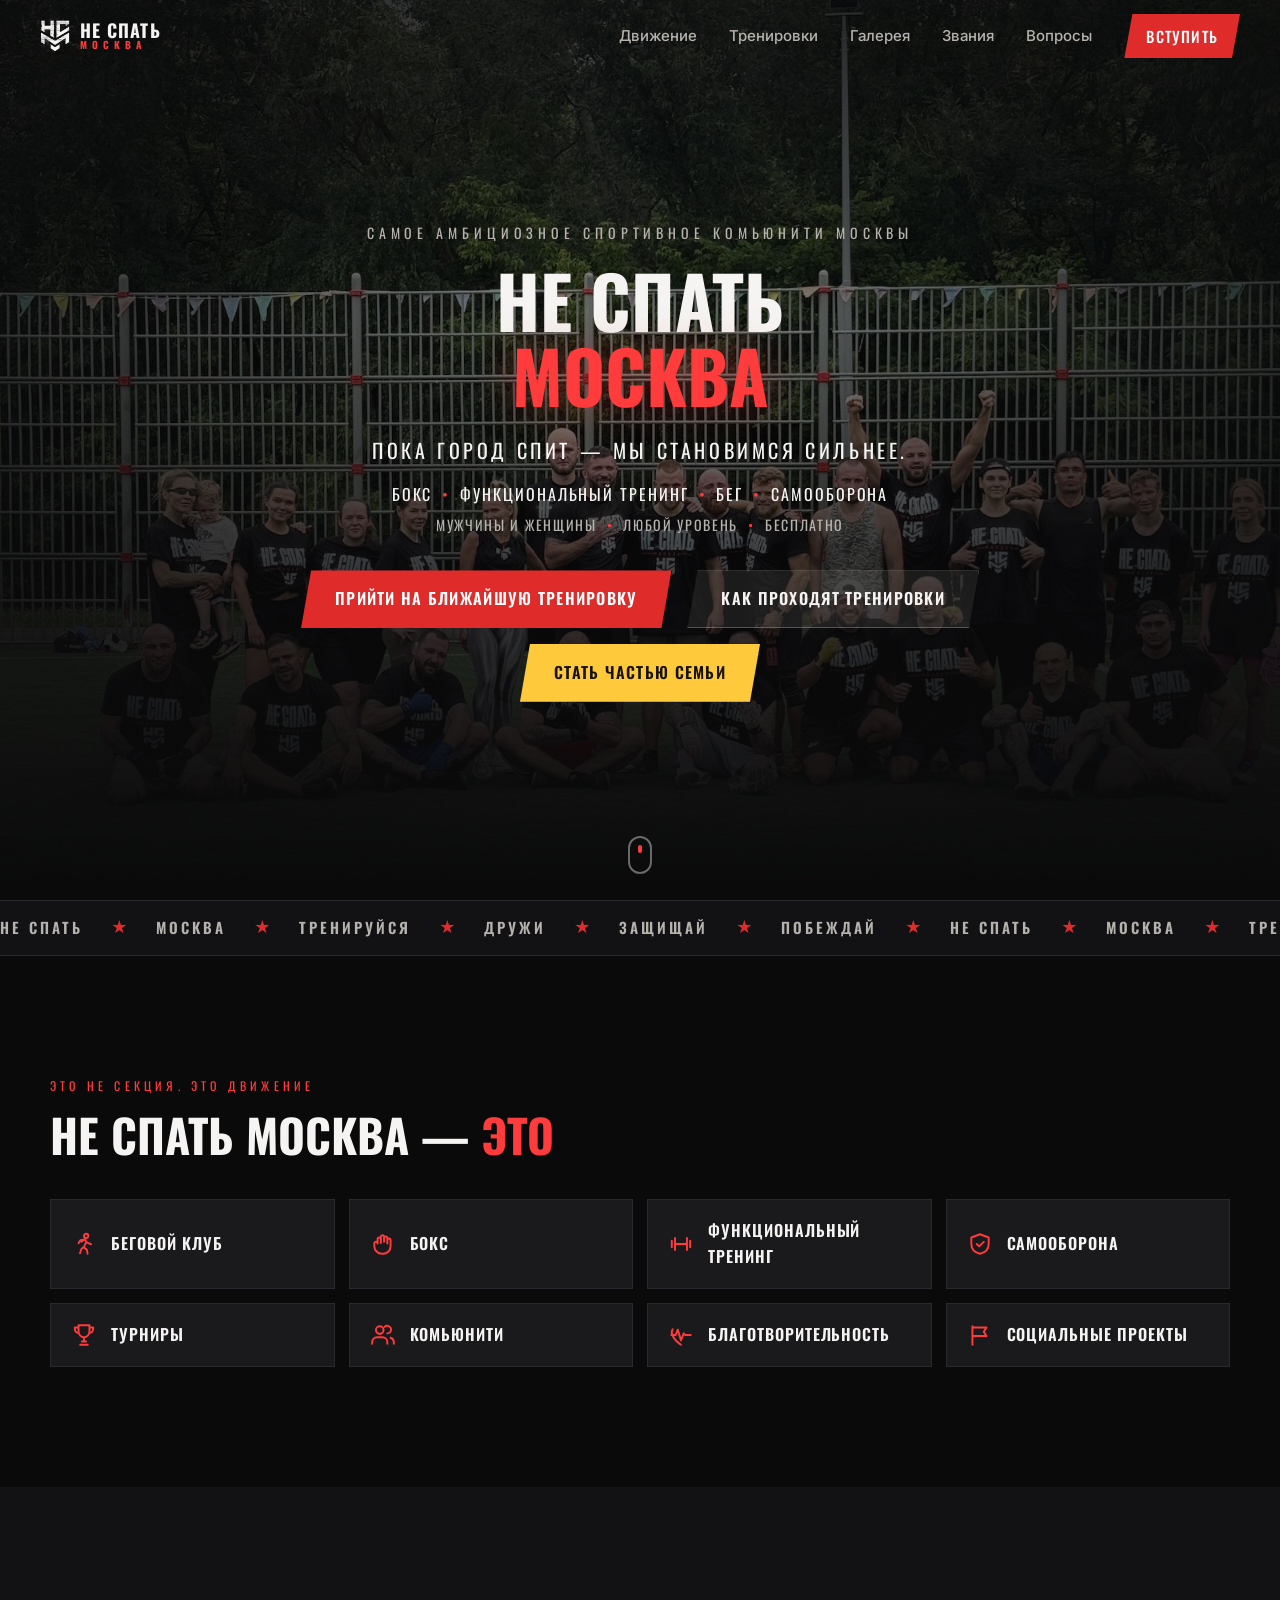
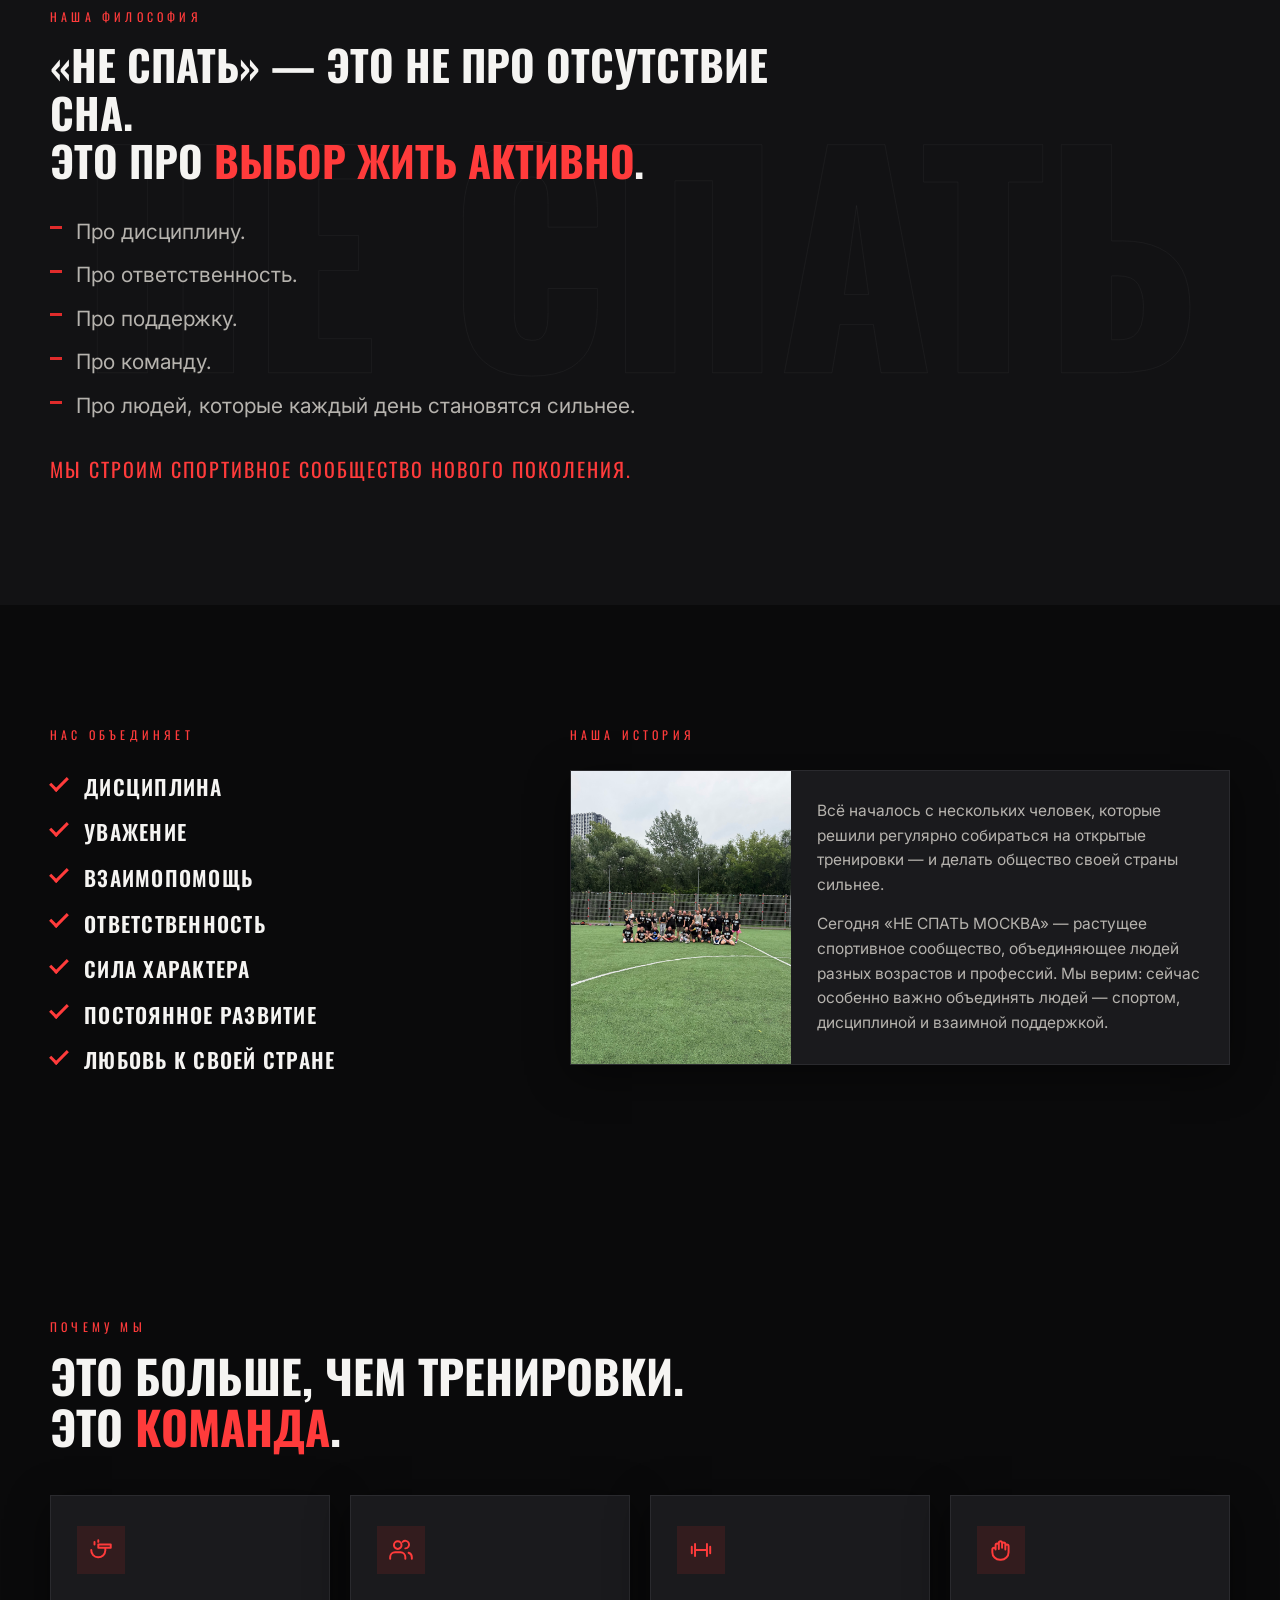
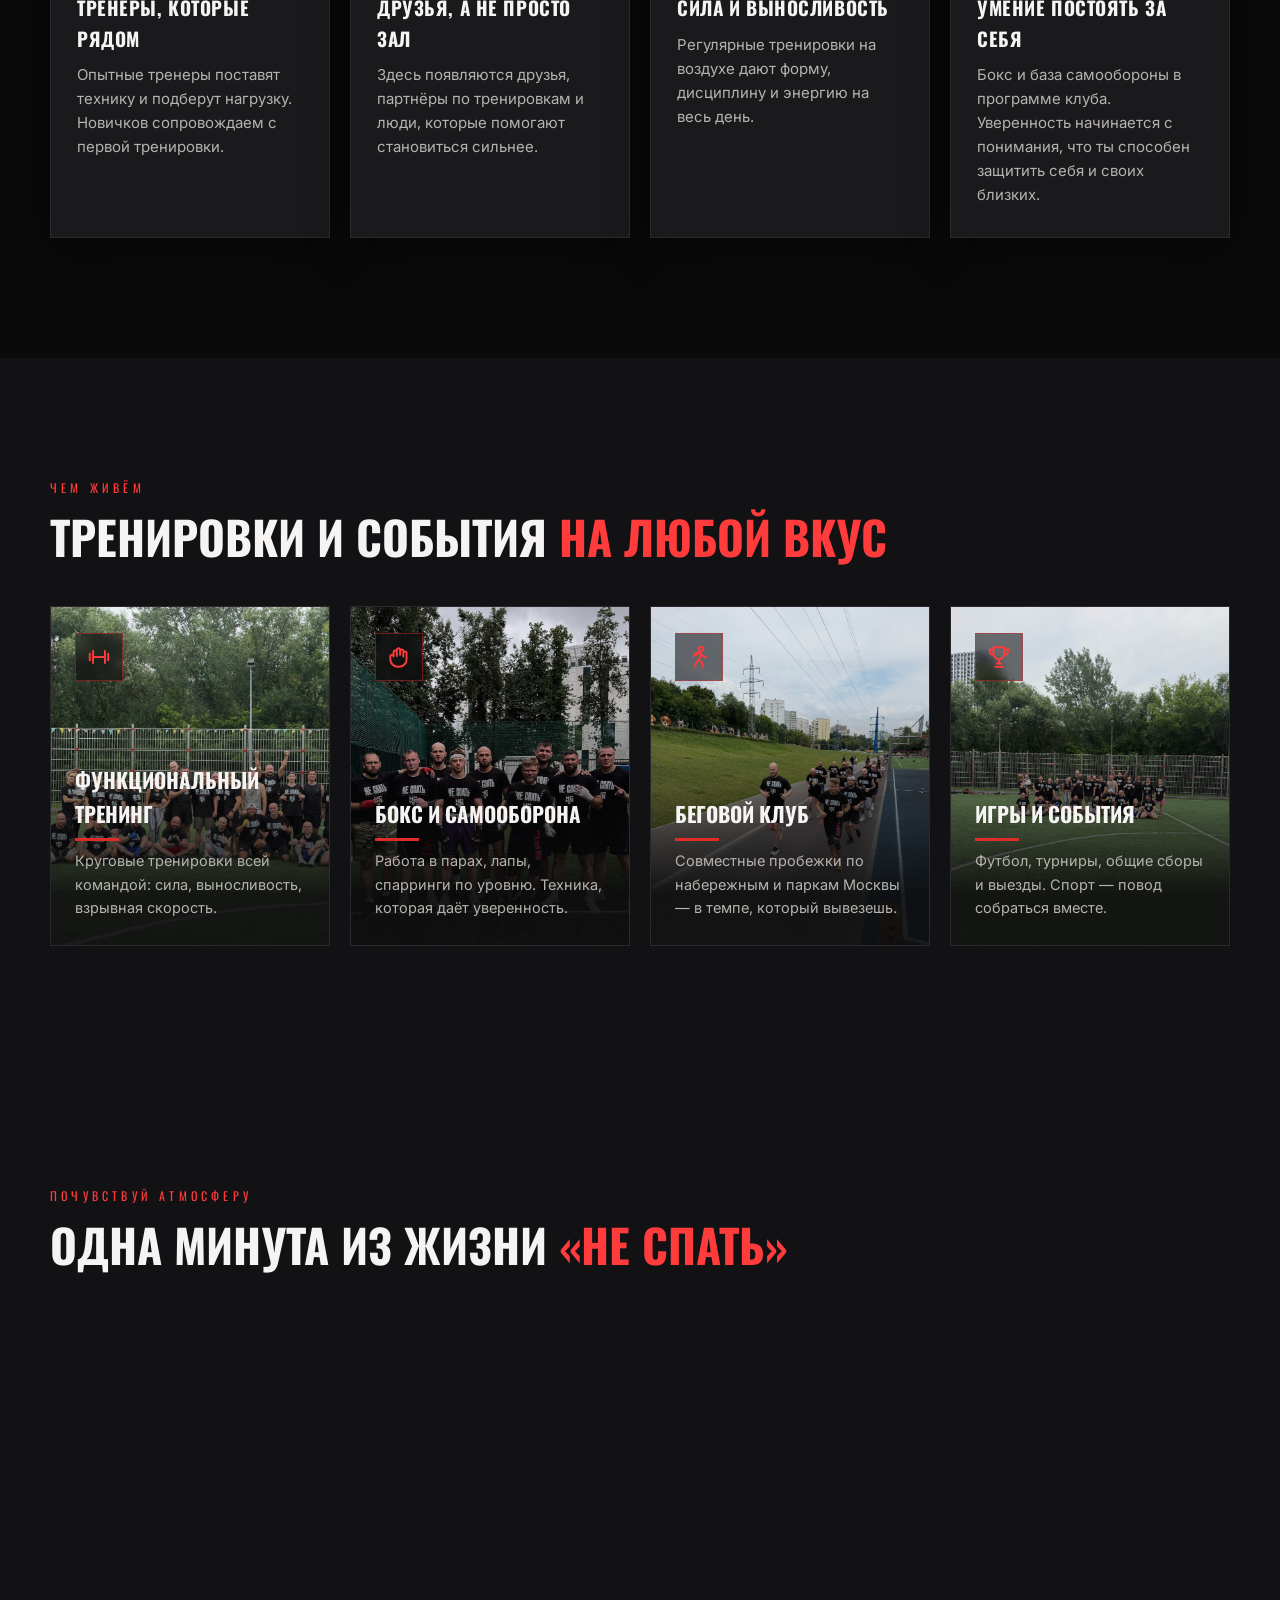
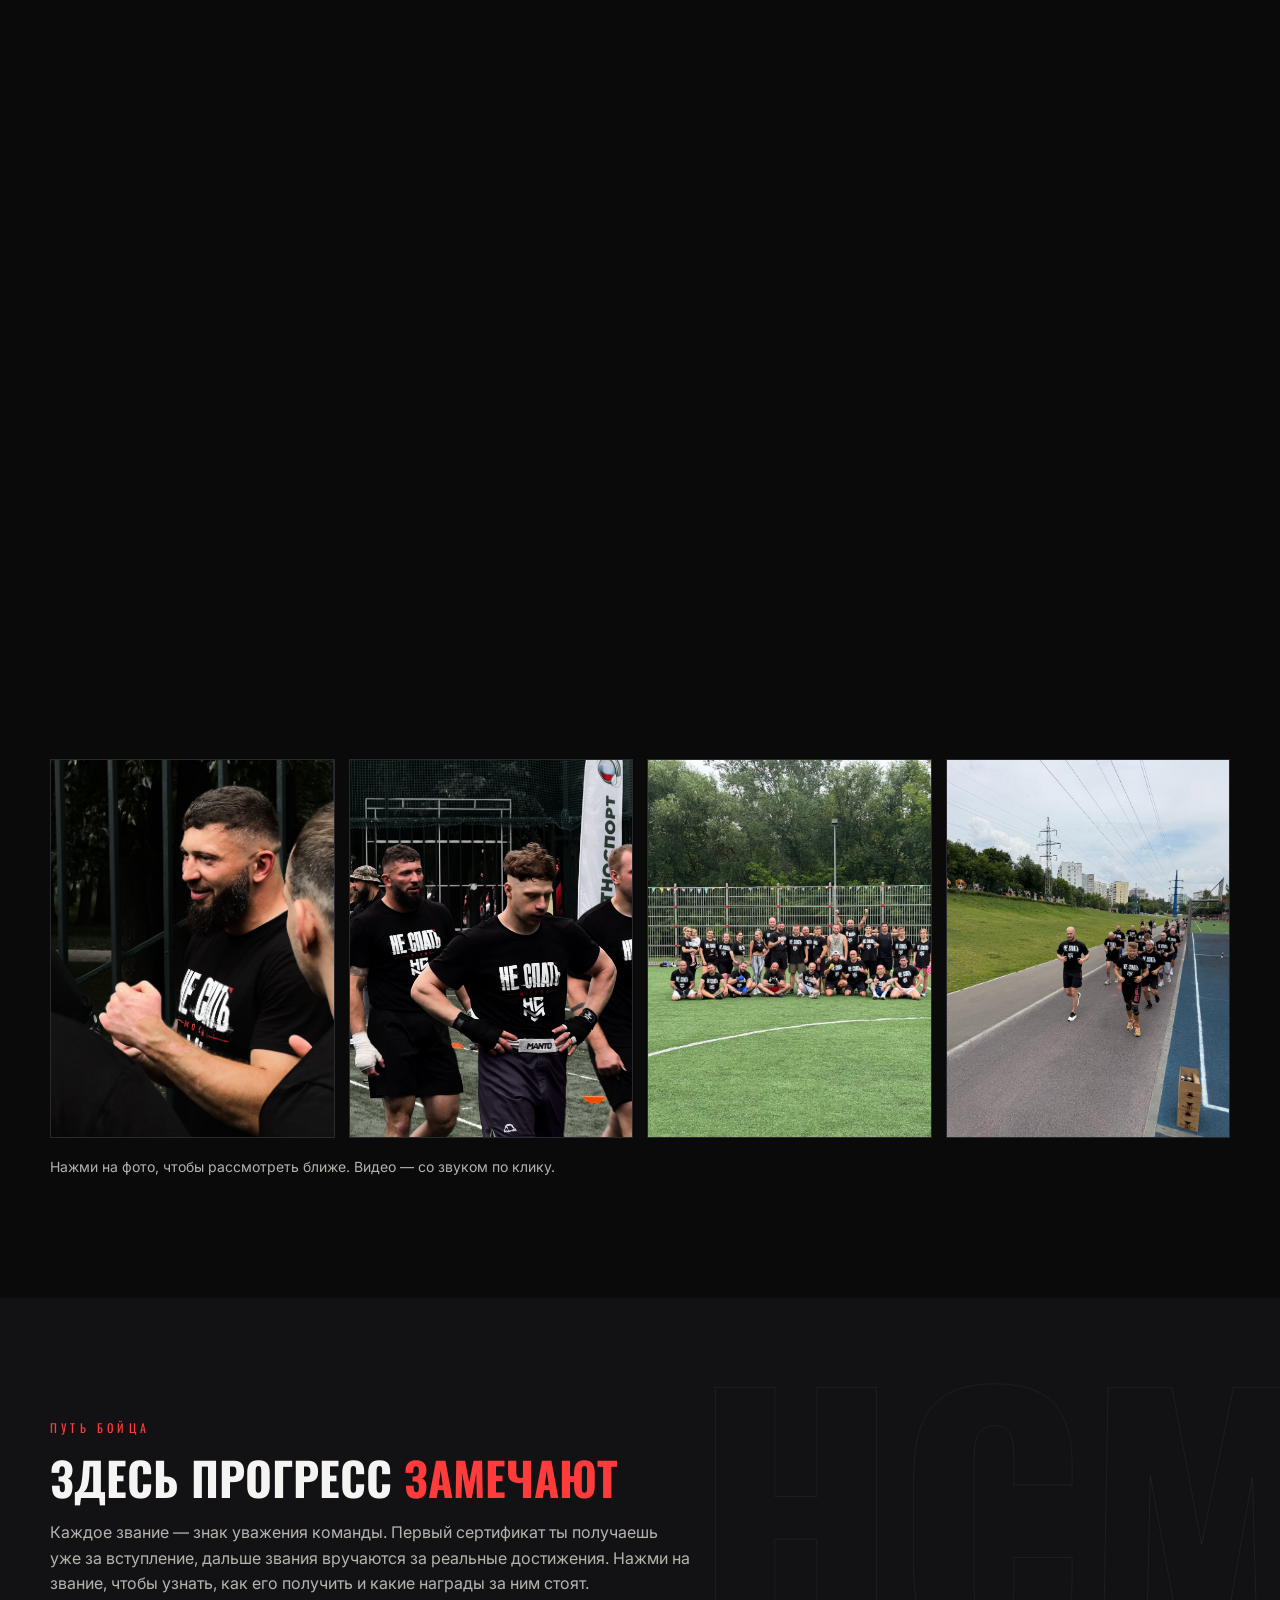
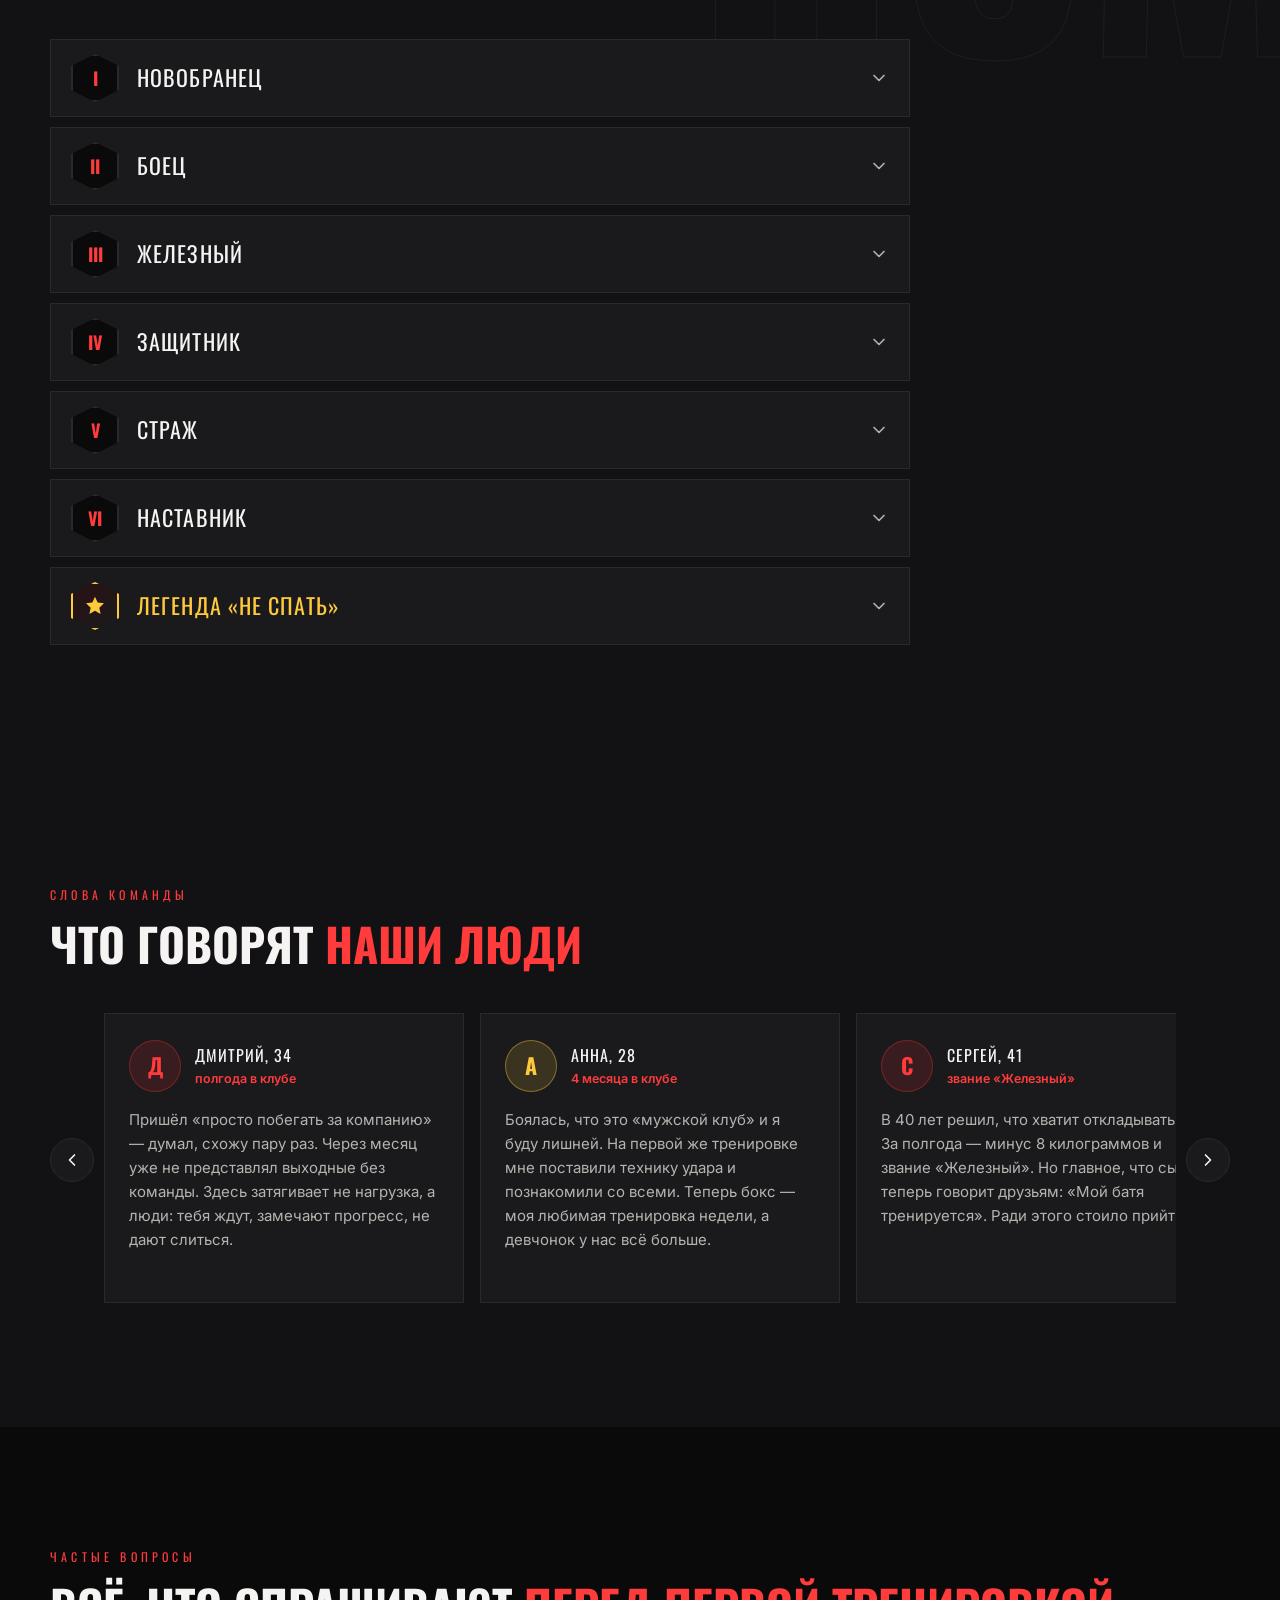
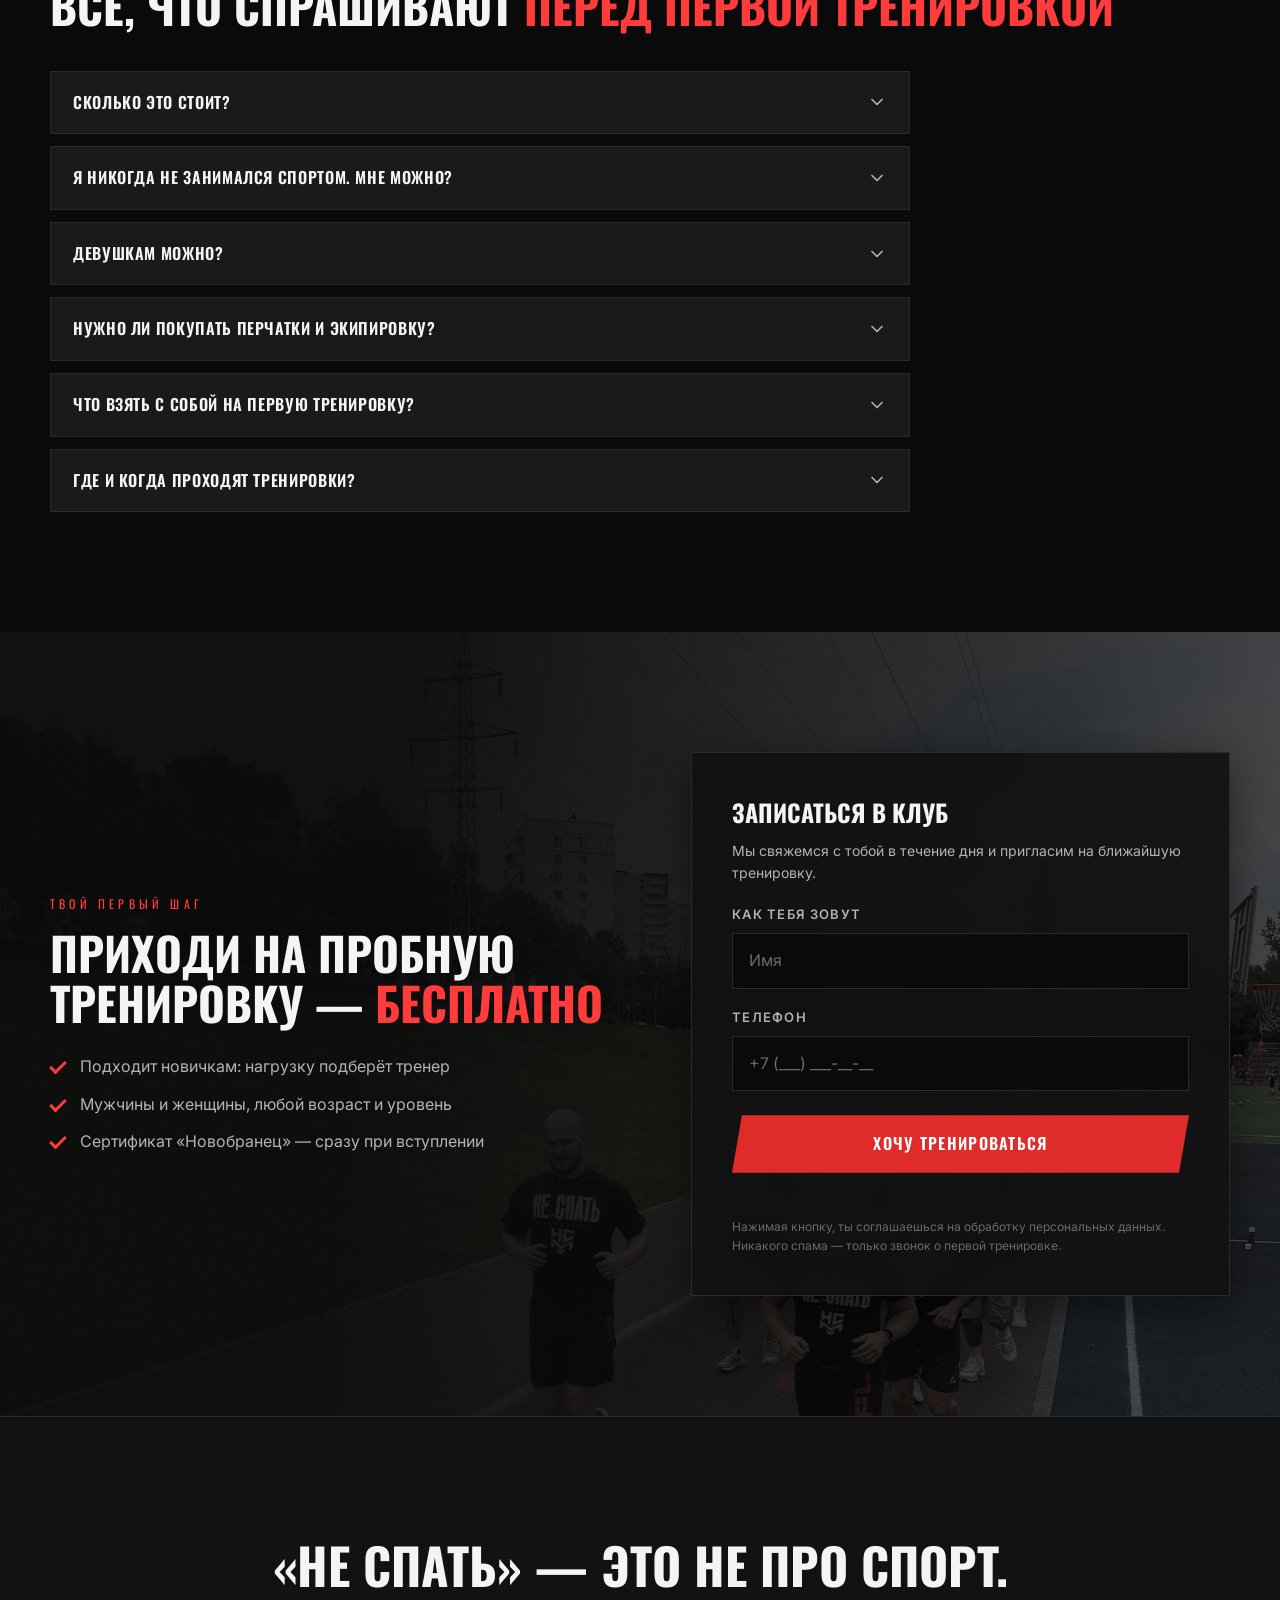
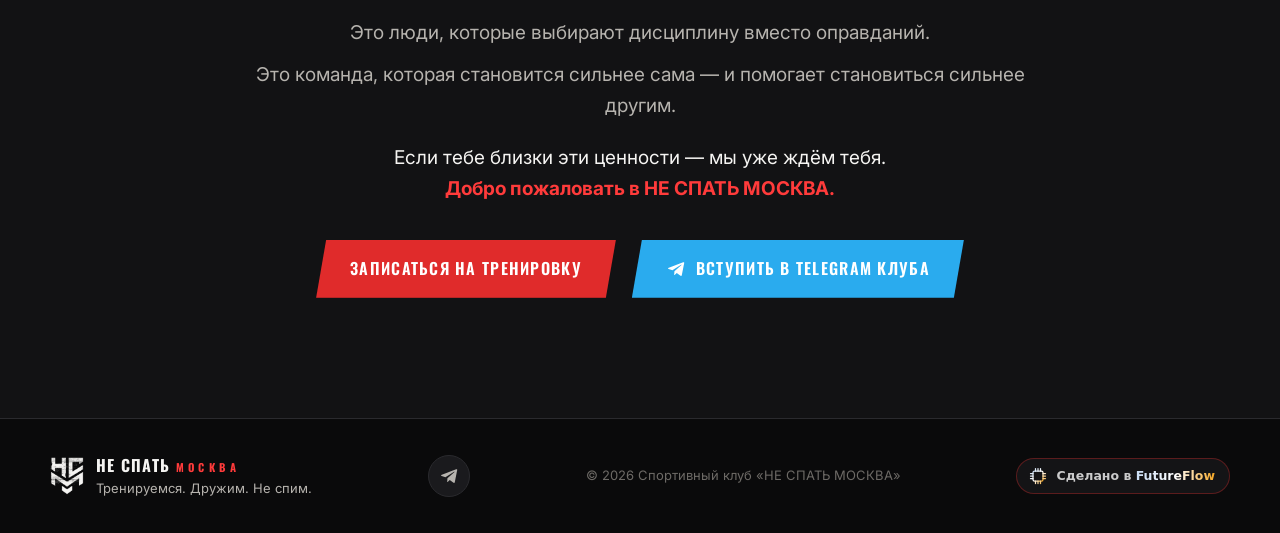
==== commit a8165d91: "Fill reviews section with carousel of five member stories Five varied testimonials (two from women) " ====
--- a/index.html
+++ b/index.html
@@ -360,28 +360,52 @@
     </section>
 
     <!-- ======= REVIEWS ======= -->
+    <!-- Отзывы-примеры: по мере сбора реальных историй заменять текст/имена -->
     <section class="section reviews" id="reviews">
       <div class="container">
         <p class="section__kicker reveal">Слова команды</p>
         <h2 class="section__title reveal">Что говорят <span class="accent">наши люди</span></h2>
-        <div class="reviews__grid">
-          <figure class="review reveal">
-            <svg class="review__avatar" viewBox="0 0 48 48" aria-hidden="true"><use href="#icon-avatar"/></svg>
-            <blockquote class="review__text">Здесь будет отзыв участника клуба — короткая история о том, что изменилось после прихода в «НЕ СПАТЬ».</blockquote>
-            <figcaption class="review__name">Имя участника</figcaption>
-          </figure>
-          <figure class="review reveal">
-            <svg class="review__avatar" viewBox="0 0 48 48" aria-hidden="true"><use href="#icon-avatar"/></svg>
-            <blockquote class="review__text">Здесь будет отзыв участницы клуба — почему она пришла и почему осталась.</blockquote>
-            <figcaption class="review__name">Имя участницы</figcaption>
-          </figure>
-          <figure class="review reveal">
-            <svg class="review__avatar" viewBox="0 0 48 48" aria-hidden="true"><use href="#icon-avatar"/></svg>
-            <blockquote class="review__text">Здесь будет отзыв о тренерах, атмосфере и первых результатах.</blockquote>
-            <figcaption class="review__name">Имя участника</figcaption>
-          </figure>
-        </div>
-        <p class="reviews__note reveal">Собираем истории команды — скоро здесь будут живые отзывы с фотографиями.</p>
+        <div class="reviews__shell reveal">
+          <button class="reviews__arrow reviews__arrow--prev" id="revPrev" aria-label="Предыдущие отзывы"><svg viewBox="0 0 24 24" aria-hidden="true"><use href="#icon-chevron"/></svg></button>
+          <div class="reviews__carousel" id="revTrack" tabindex="0" aria-label="Карусель отзывов">
+            <figure class="review">
+              <div class="review__head">
+                <span class="review__avatar" aria-hidden="true">Д</span>
+                <figcaption class="review__name">Дмитрий, 34<span>полгода в клубе</span></figcaption>
+              </div>
+              <blockquote class="review__text">Пришёл «просто побегать за компанию» — думал, схожу пару раз. Через месяц уже не представлял выходные без команды. Здесь затягивает не нагрузка, а люди: тебя ждут, замечают прогресс, не дают слиться.</blockquote>
+            </figure>
+            <figure class="review">
+              <div class="review__head">
+                <span class="review__avatar review__avatar--f" aria-hidden="true">А</span>
+                <figcaption class="review__name">Анна, 28<span>4 месяца в клубе</span></figcaption>
+              </div>
+              <blockquote class="review__text">Боялась, что это «мужской клуб» и я буду лишней. На первой же тренировке мне поставили технику удара и познакомили со всеми. Теперь бокс — моя любимая тренировка недели, а девчонок у нас всё больше.</blockquote>
+            </figure>
+            <figure class="review">
+              <div class="review__head">
+                <span class="review__avatar" aria-hidden="true">С</span>
+                <figcaption class="review__name">Сергей, 41<span>звание «Железный»</span></figcaption>
+              </div>
+              <blockquote class="review__text">В 40 лет решил, что хватит откладывать. За полгода — минус 8 килограммов и звание «Железный». Но главное, что сын теперь говорит друзьям: «Мой батя тренируется». Ради этого стоило прийти.</blockquote>
+            </figure>
+            <figure class="review">
+              <div class="review__head">
+                <span class="review__avatar" aria-hidden="true">И</span>
+                <figcaption class="review__name">Игорь, 25<span>звание «Боец»</span></figcaption>
+              </div>
+              <blockquote class="review__text">Никогда не занимался единоборствами — стеснялся начинать «с нуля». Тут никто не смотрит свысока: тренеры разбирают базу, партнёров подбирают по уровню. Через пару месяцев впервые почувствовал, что смогу постоять за себя.</blockquote>
+            </figure>
+            <figure class="review">
+              <div class="review__head">
+                <span class="review__avatar review__avatar--f" aria-hidden="true">М</span>
+                <figcaption class="review__name">Мария, 31<span>беговой клуб</span></figcaption>
+              </div>
+              <blockquote class="review__text">Переехала в Москву и никого здесь не знала. Начала с беговых тренировок — теперь у меня есть компания на пробежки, футбол по выходным и люди, которые стали настоящими друзьями. Одиночество в большом городе лечится спортом.</blockquote>
+            </figure>
+          </div>
+          <button class="reviews__arrow reviews__arrow--next" id="revNext" aria-label="Следующие отзывы"><svg viewBox="0 0 24 24" aria-hidden="true"><use href="#icon-chevron"/></svg></button>
+        </div>
       </div>
     </section>
 
--- a/assets/css/style.css
+++ b/assets/css/style.css
@@ -360,14 +360,41 @@
 .bigvideo__play svg { width: 74px; height: 74px; padding: 20px; box-sizing: border-box; border-radius: 50%; background: rgba(224, 43, 43, .92); transition: transform .25s, background .25s; }
 .bigvideo__play:hover svg { transform: scale(1.1); background: var(--c-accent-hot); }
 
-/* ---------- Reviews ---------- */
+/* ---------- Reviews (карусель) ---------- */
 .reviews { background: var(--c-bg-2); }
-.reviews__grid { display: grid; grid-template-columns: repeat(auto-fit, minmax(260px, 1fr)); gap: 20px; margin-top: 44px; }
-.review { background: var(--c-surface); border: 1px solid var(--c-border); padding: 28px 26px; display: grid; gap: 16px; align-content: start; }
-.review__avatar { width: 52px; height: 52px; color: #4a4a50; }
-.review__text { color: var(--c-text-dim); font-size: 15px; font-style: italic; }
-.review__name { font-family: var(--font-display); text-transform: uppercase; letter-spacing: .08em; font-size: 14px; color: var(--c-text); }
-.reviews__note { margin-top: 22px; color: #6d6a66; font-size: 14px; }
+.reviews__shell { position: relative; margin-top: 44px; display: flex; align-items: stretch; gap: 10px; }
+.reviews__carousel {
+  display: flex; gap: 16px; overflow-x: auto; scroll-snap-type: x mandatory;
+  scroll-behavior: smooth; scrollbar-width: none; flex: 1; padding-bottom: 4px;
+}
+.reviews__carousel::-webkit-scrollbar { display: none; }
+.review {
+  flex: 0 0 min(360px, 86%); scroll-snap-align: start;
+  background: var(--c-surface); border: 1px solid var(--c-border); padding: 26px 24px;
+  display: grid; gap: 16px; align-content: start; transition: border-color .3s;
+}
+.review:hover { border-color: rgba(224, 43, 43, .45); }
+.review__head { display: flex; align-items: center; gap: 14px; }
+.review__avatar {
+  width: 52px; height: 52px; border-radius: 50%; display: grid; place-items: center;
+  background: rgba(224, 43, 43, .16); color: var(--c-accent-hot);
+  font-family: var(--font-display); font-weight: 700; font-size: 22px;
+  border: 1px solid rgba(224, 43, 43, .4); flex: 0 0 52px;
+}
+.review__avatar--f { background: rgba(255, 201, 60, .14); color: #ffc93c; border-color: rgba(255, 201, 60, .4); }
+.review__name { font-family: var(--font-display); text-transform: uppercase; letter-spacing: .06em; font-size: 16px; color: var(--c-text); display: grid; }
+.review__name span { font-family: var(--font-body); text-transform: none; letter-spacing: 0; font-size: 12.5px; color: var(--c-accent-hot); font-weight: 600; }
+.review__text { color: var(--c-text-dim); font-size: 15px; }
+.reviews__arrow {
+  align-self: center; flex: 0 0 44px; width: 44px; height: 44px; border-radius: 50%;
+  display: grid; place-items: center; background: var(--c-surface); border: 1px solid var(--c-border);
+  color: var(--c-text); cursor: pointer; transition: background .2s, border-color .2s;
+}
+.reviews__arrow:hover, .reviews__arrow:focus-visible { background: var(--c-accent); border-color: var(--c-accent); }
+.reviews__arrow svg { width: 20px; height: 20px; }
+.reviews__arrow--prev svg { transform: rotate(90deg); }
+.reviews__arrow--next svg { transform: rotate(-90deg); }
+@media (max-width: 640px) { .reviews__arrow { display: none; } }
 
 /* ---------- FAQ ---------- */
 .faq { background: var(--c-bg); }
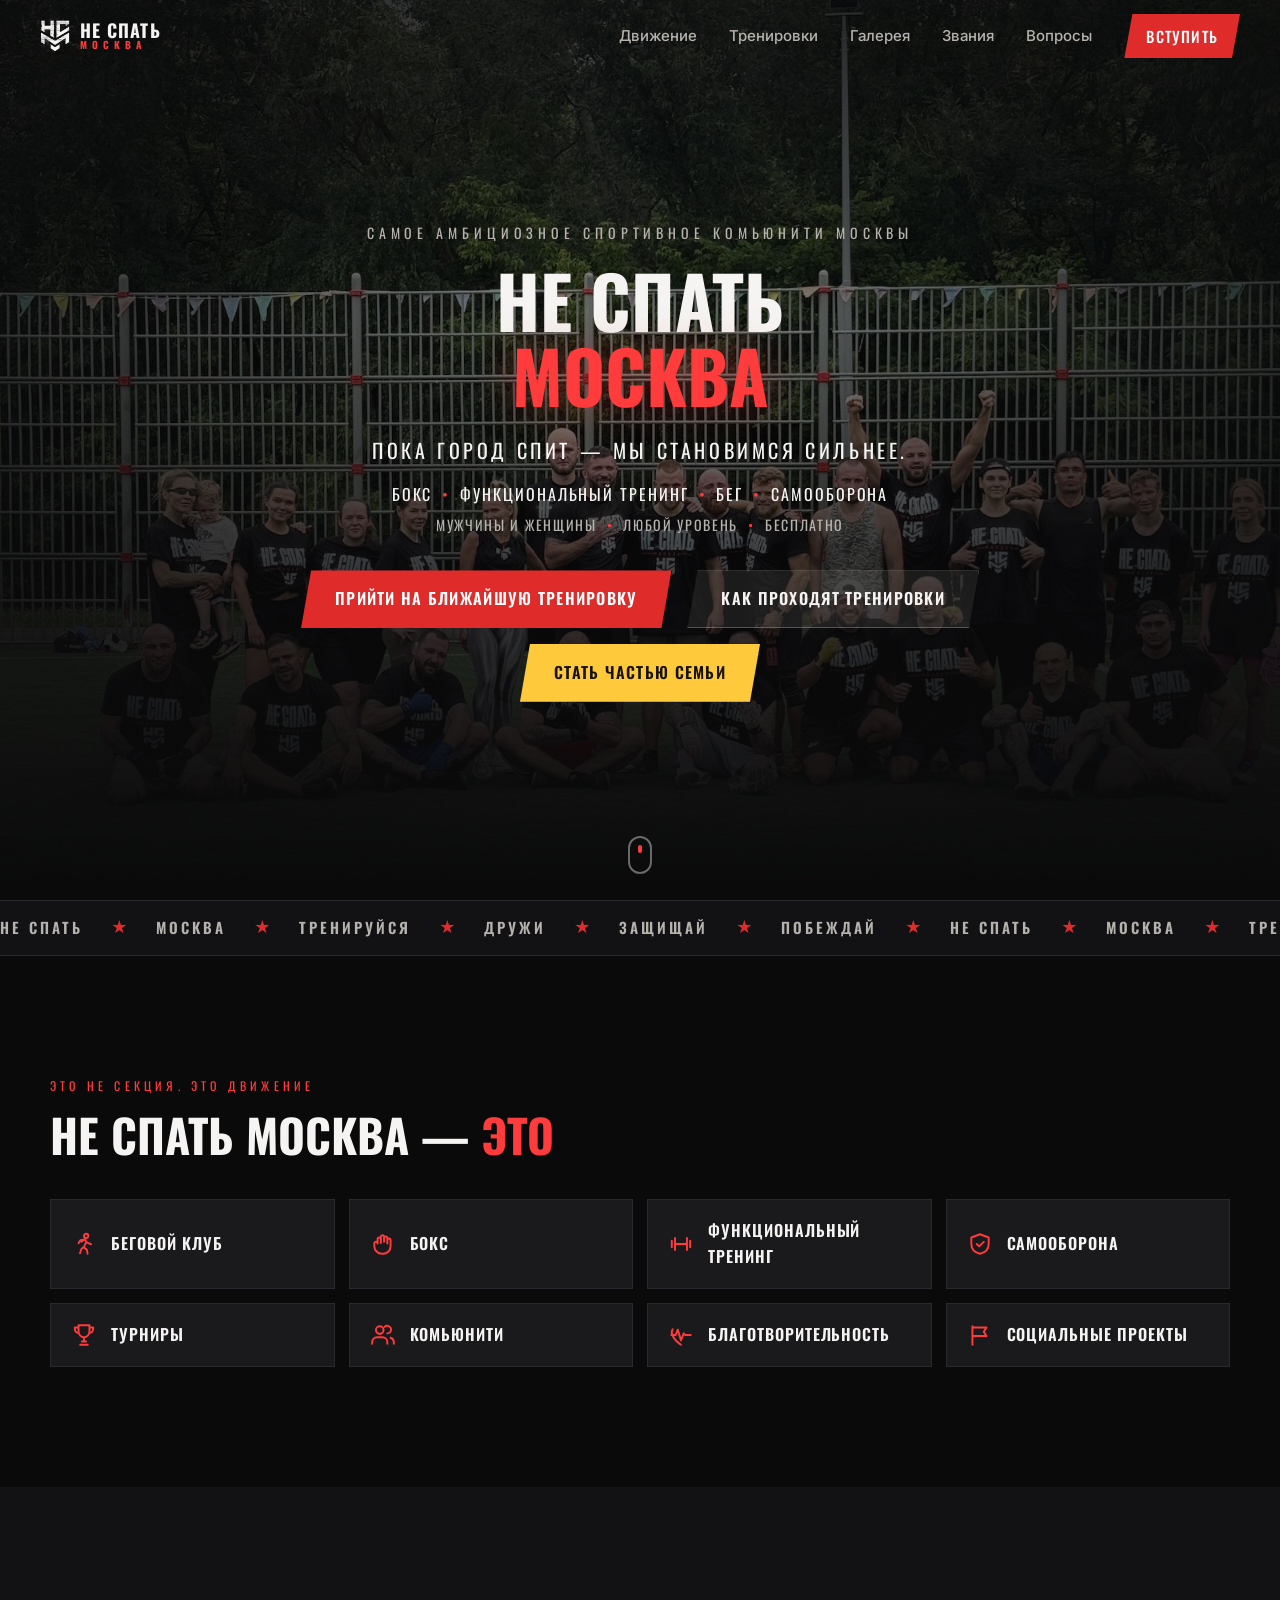
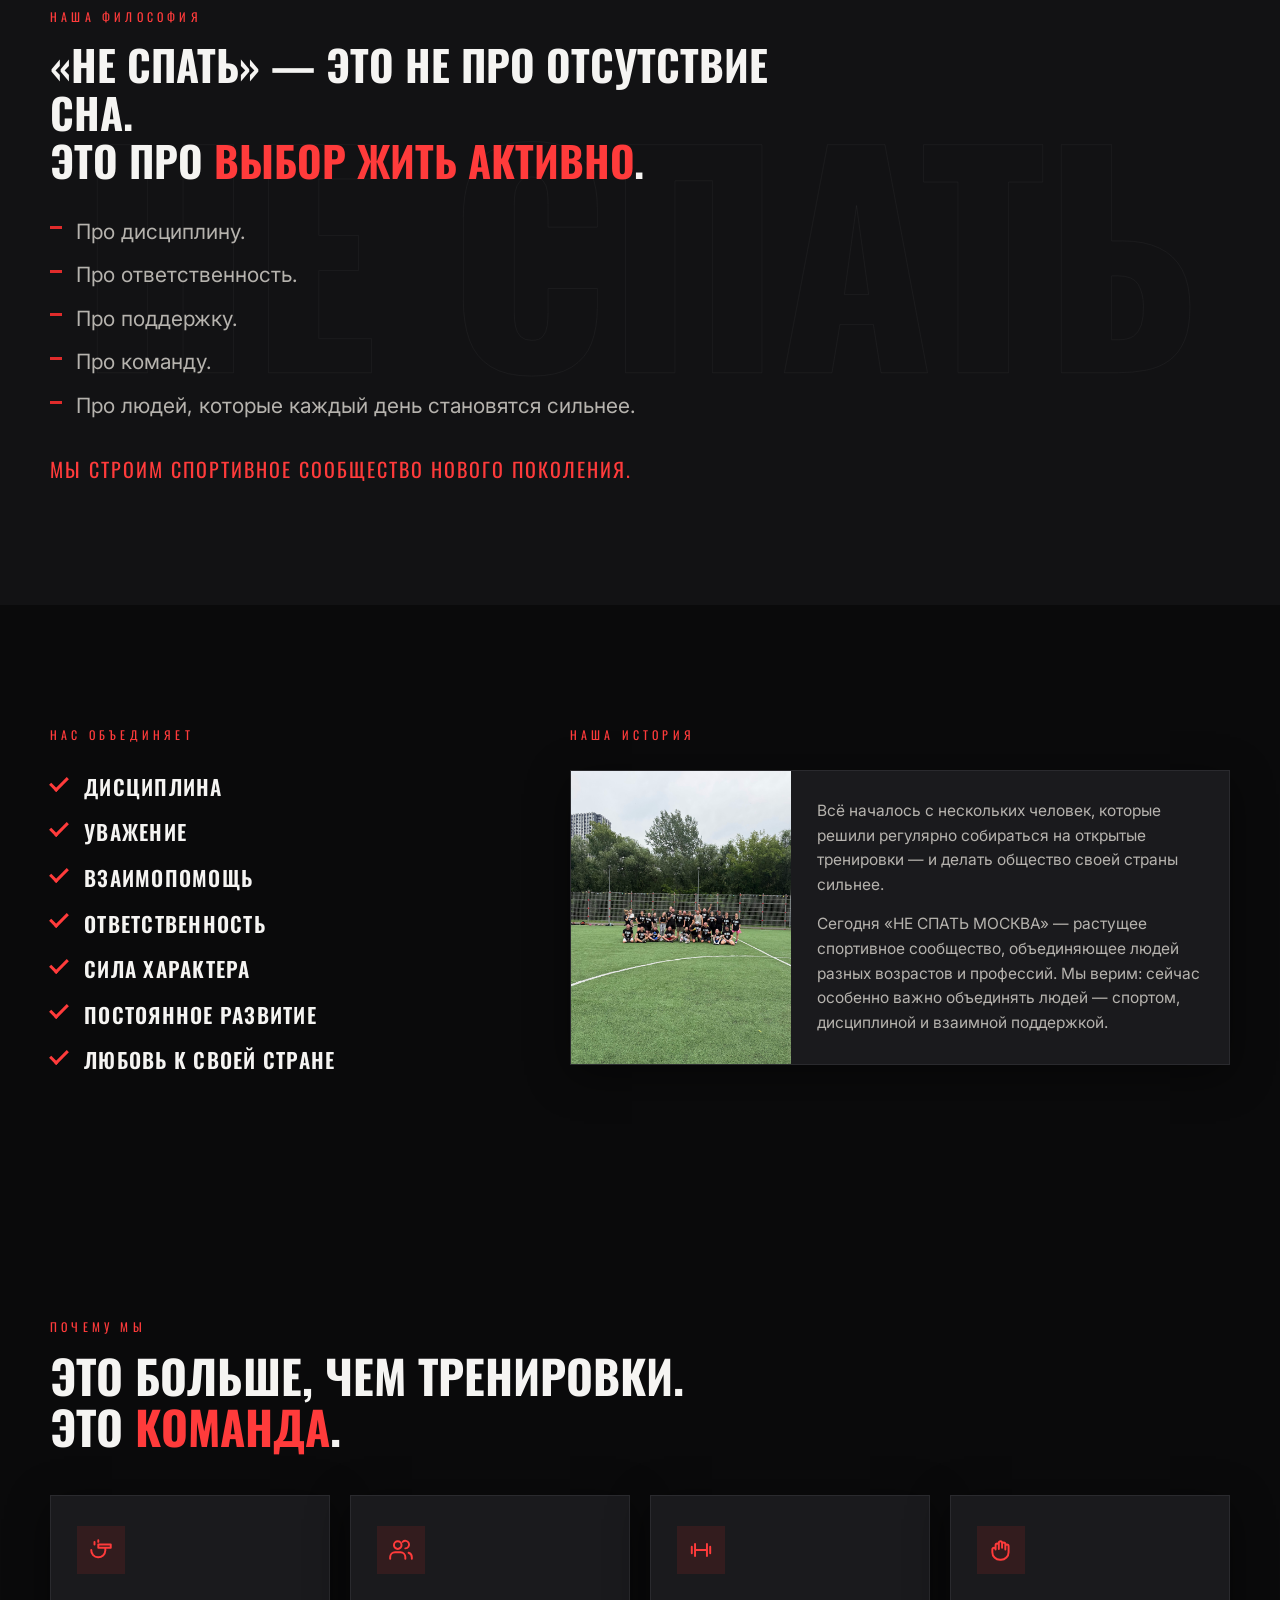
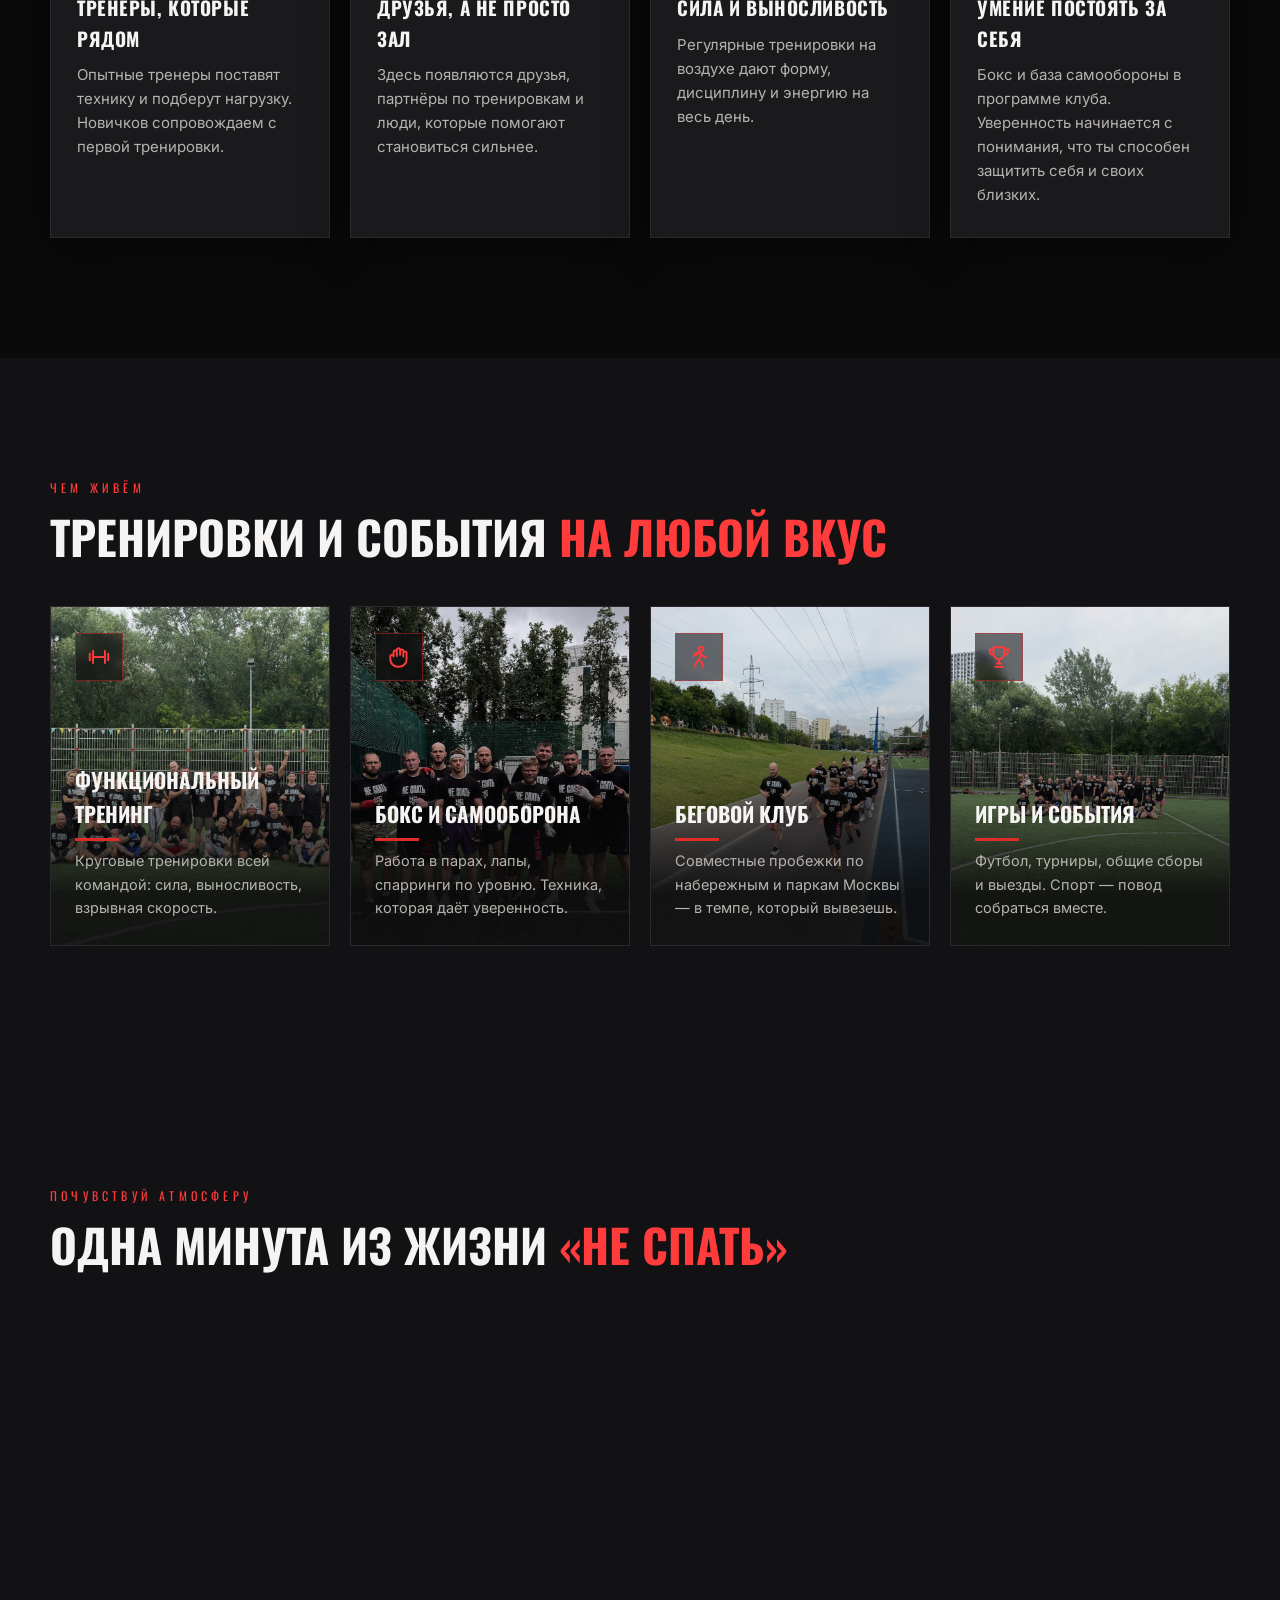
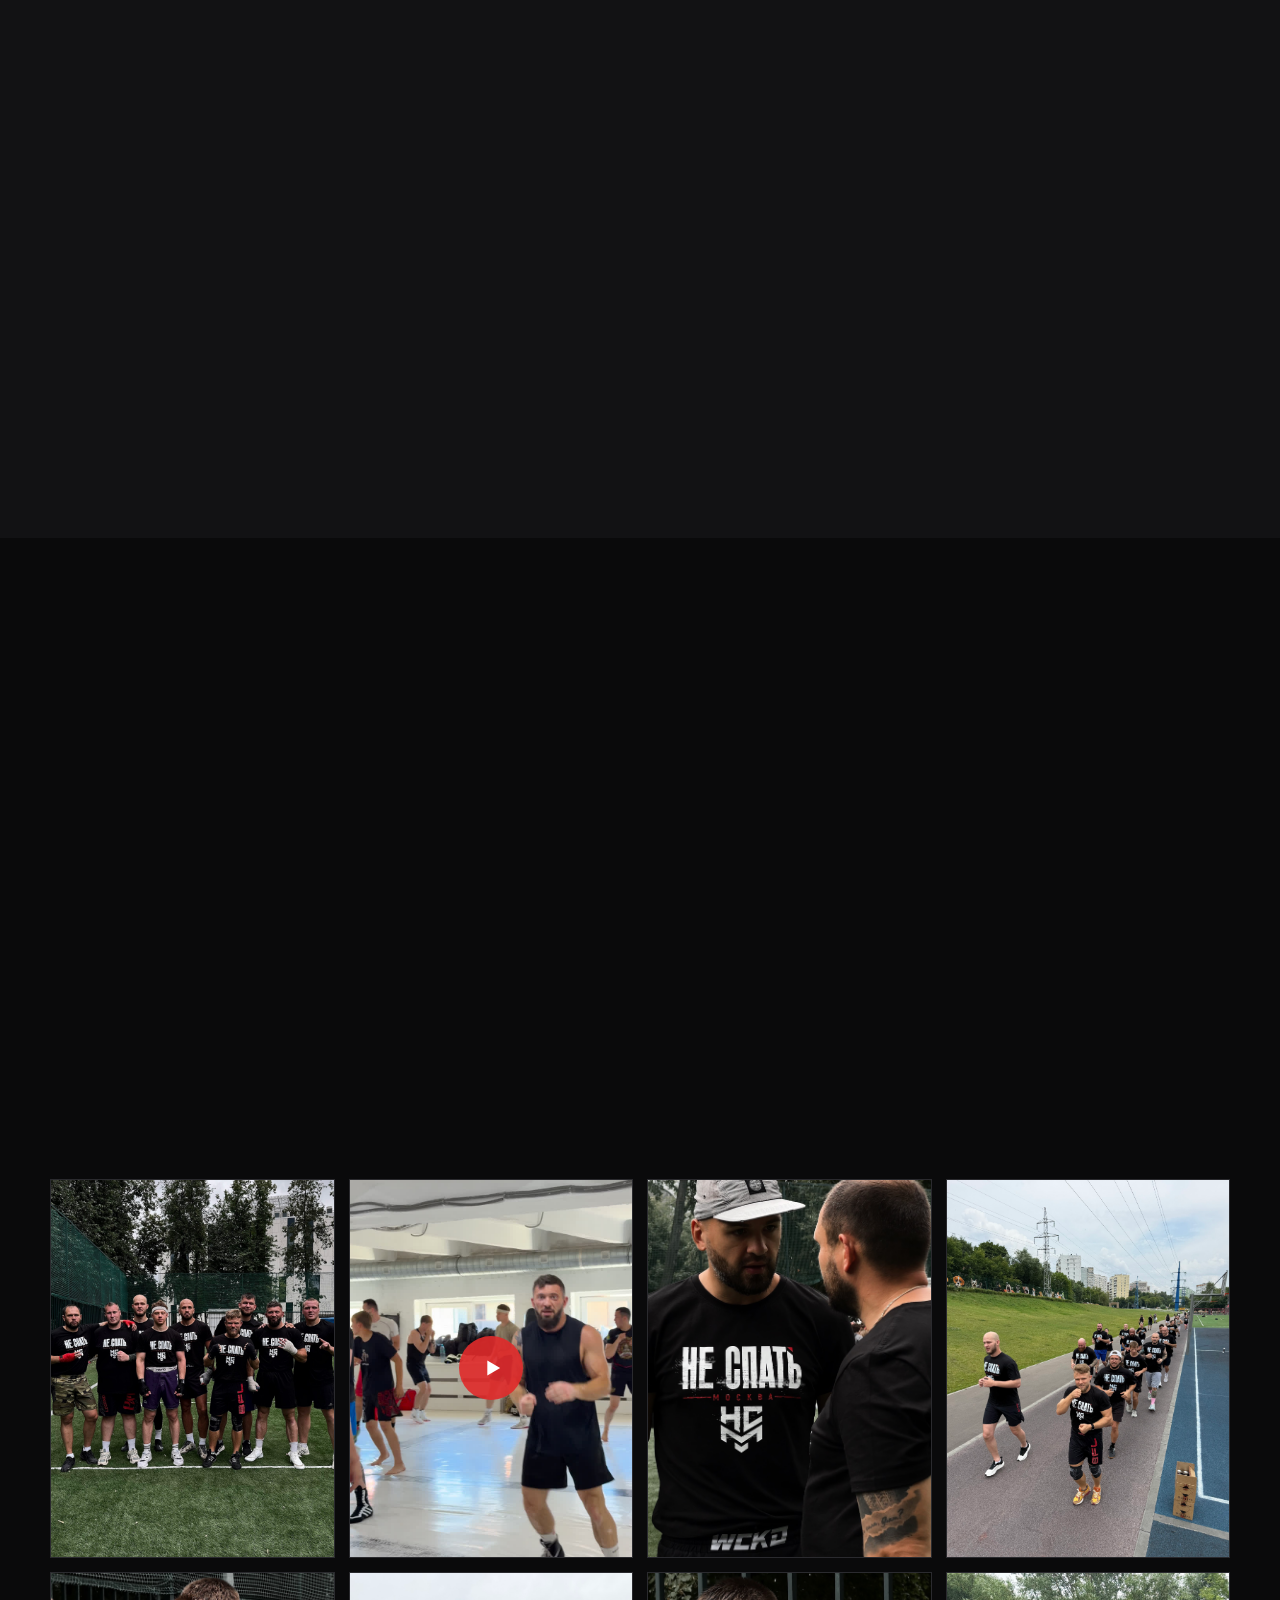
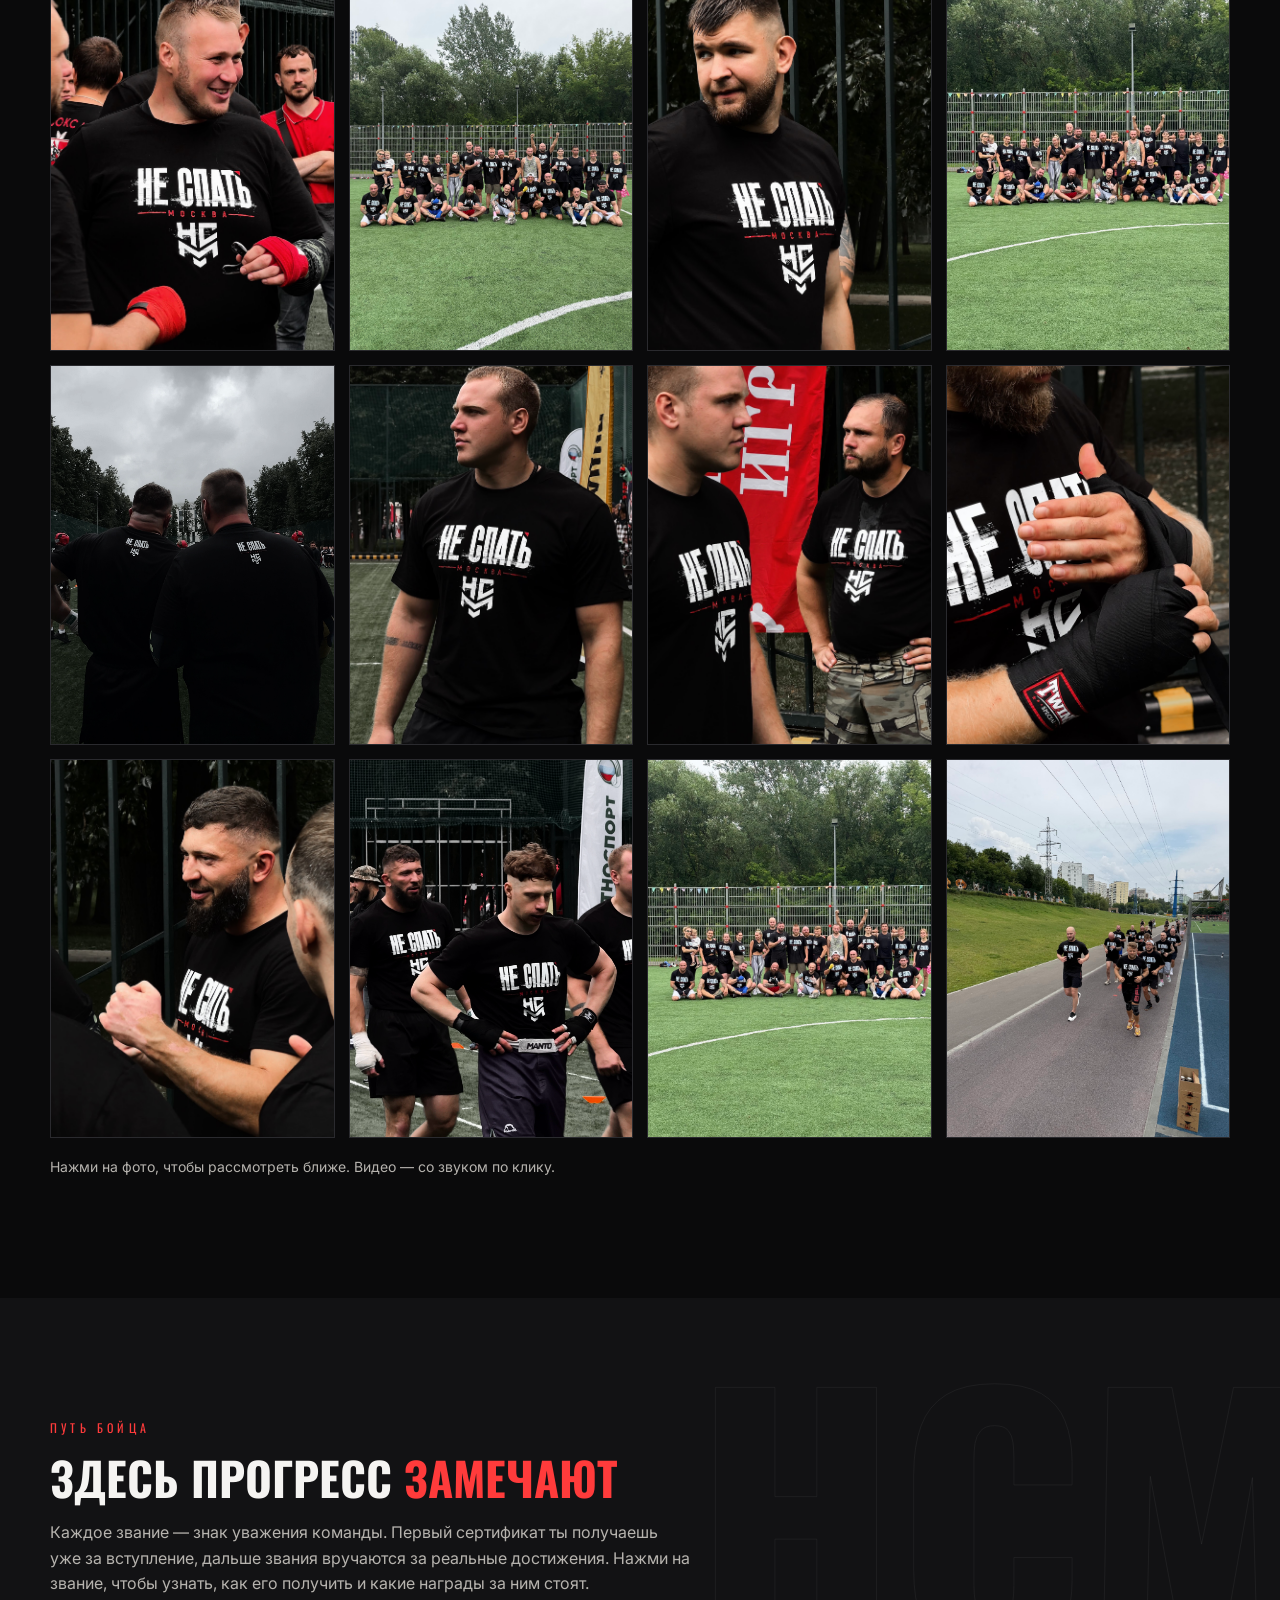
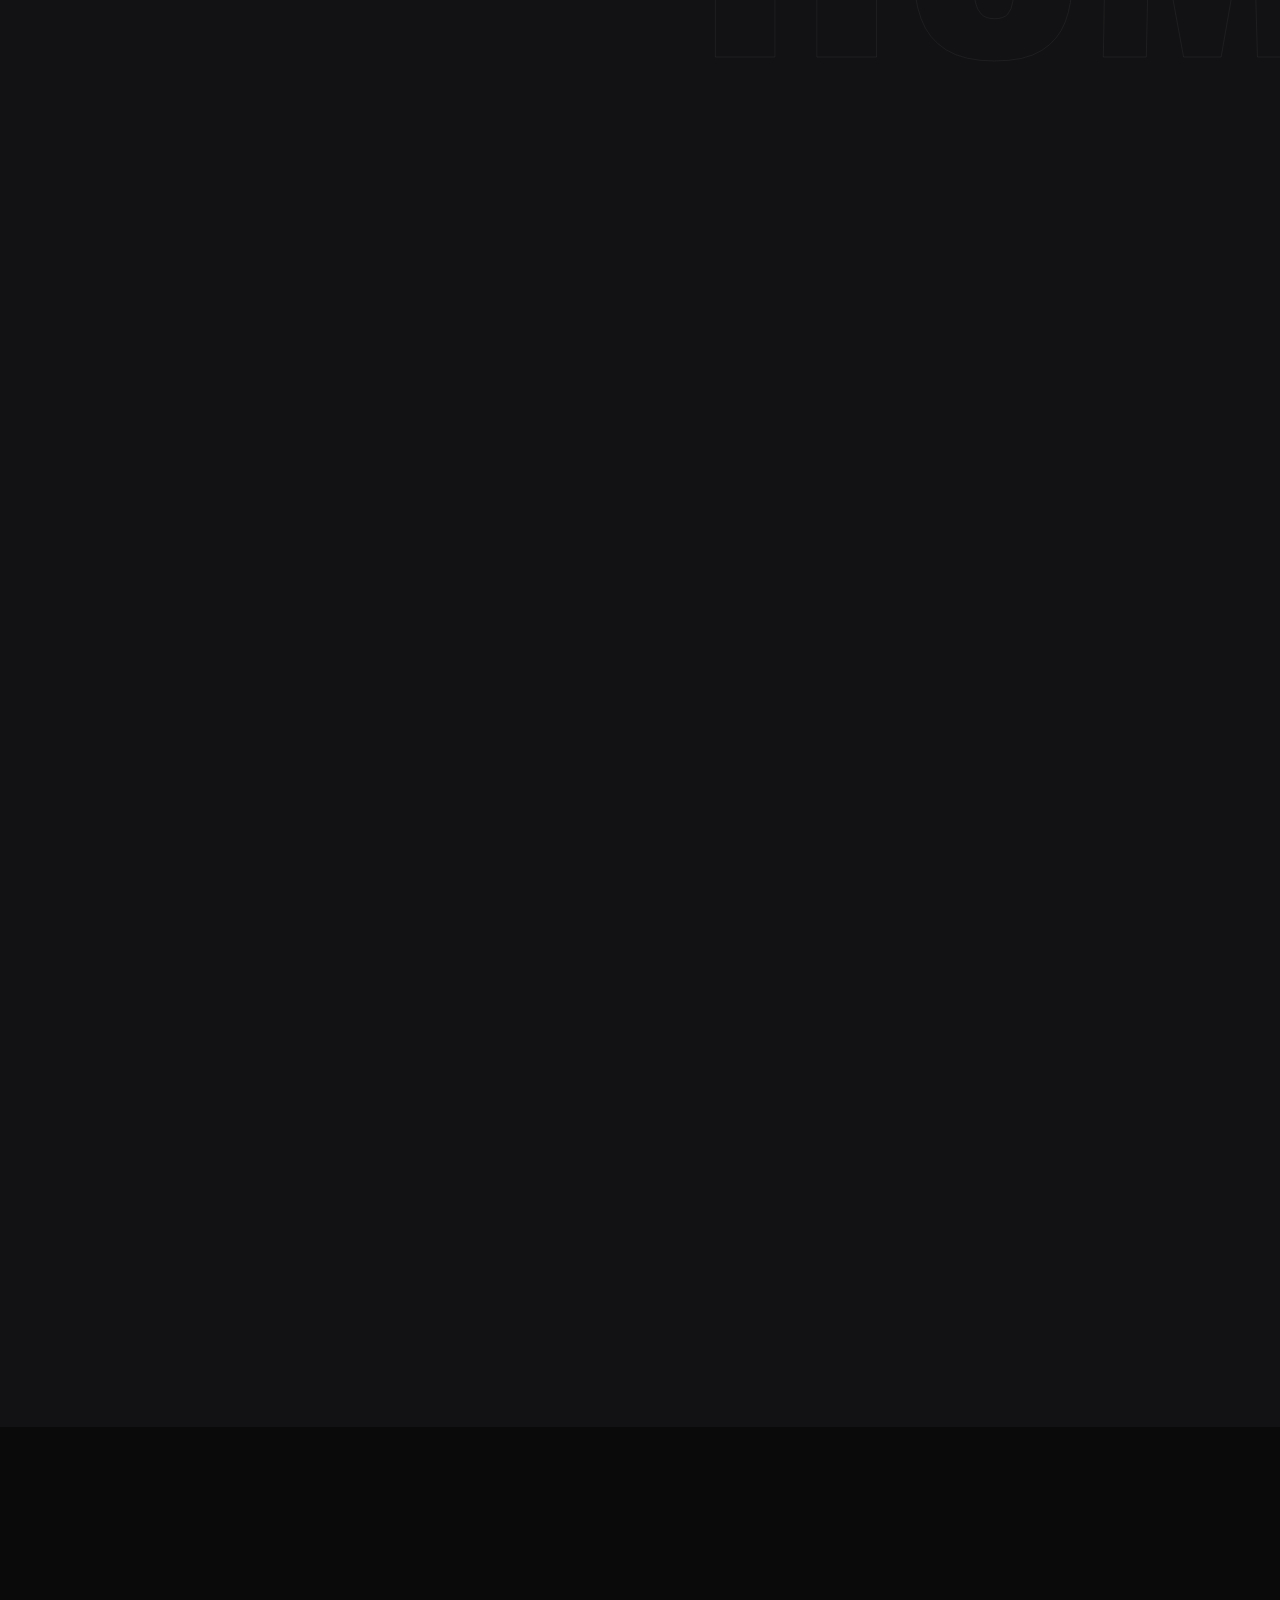
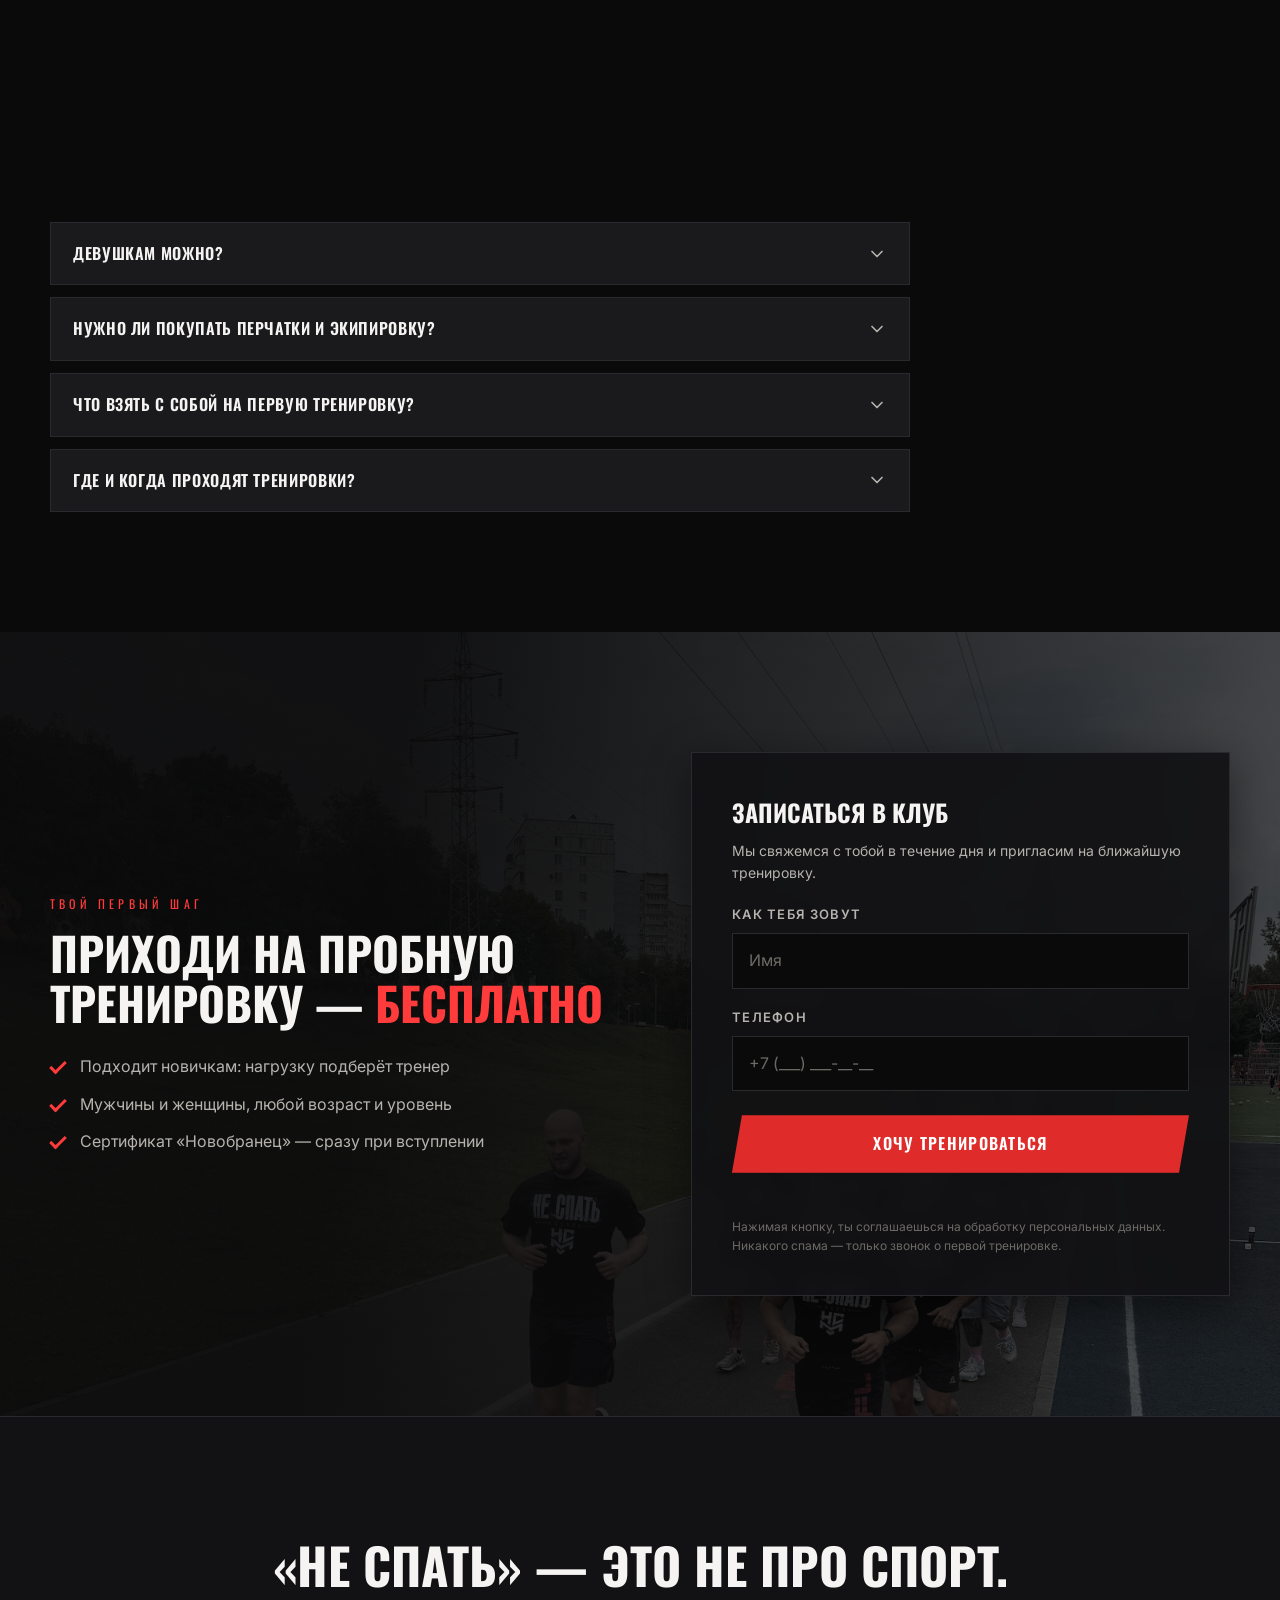
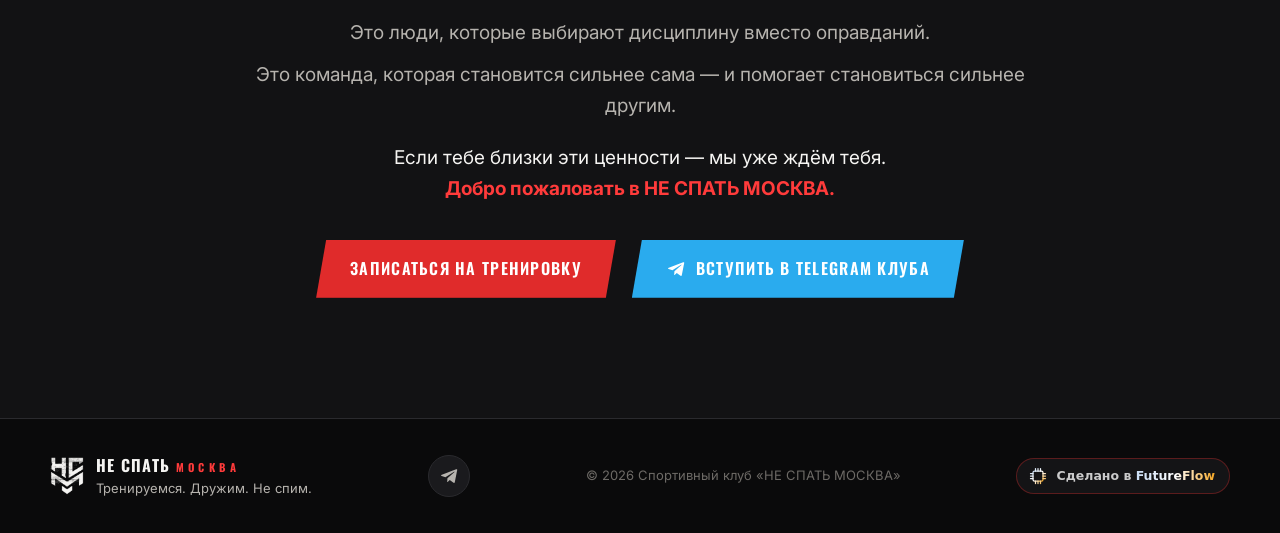
==== commit e40b39d9: "Выкладка на Beget: три домена на один сайт, SEO-мета и 404 Основной адрес — nespatmoskva.ru, dontsle" ====
--- a/index.html
+++ b/index.html
@@ -7,14 +7,36 @@
   <meta name="description" content="НЕ СПАТЬ МОСКВА — самое амбициозное спортивное комьюнити Москвы: бокс, функциональный тренинг, бег, самооборона, турниры и благотворительность. Бесплатные тренировки. Приходи — здесь становятся сильнее вместе.">
   <meta property="og:title" content="НЕ СПАТЬ МОСКВА — самое амбициозное спортивное комьюнити Москвы">
   <meta property="og:description" content="Это не секция — это движение. Тренировки, ценности, команда. Стань частью семьи.">
-  <meta property="og:image" content="assets/img/team-main.jpg">
+  <meta property="og:image" content="https://nespatmoskva.ru/assets/img/team-main.jpg">
   <meta property="og:type" content="website">
+  <meta property="og:url" content="https://nespatmoskva.ru/">
+  <meta property="og:site_name" content="НЕ СПАТЬ МОСКВА">
+  <meta property="og:locale" content="ru_RU">
+  <meta name="twitter:card" content="summary_large_image">
+  <link rel="canonical" href="https://nespatmoskva.ru/">
+  <meta name="robots" content="index, follow">
   <meta name="theme-color" content="#0a0a0b">
   <link rel="icon" href="assets/img/favicon.png" type="image/png">
   <link rel="preconnect" href="https://fonts.googleapis.com">
   <link rel="preconnect" href="https://fonts.gstatic.com" crossorigin>
   <link href="https://fonts.googleapis.com/css2?family=Oswald:wght@400;500;600;700&family=Inter:wght@400;500;600;700&display=swap" rel="stylesheet">
   <link rel="stylesheet" href="assets/css/style.css">
+  <script type="application/ld+json">
+  {
+    "@context": "https://schema.org",
+    "@type": "SportsActivityLocation",
+    "@id": "https://nespatmoskva.ru/#club",
+    "name": "НЕ СПАТЬ МОСКВА",
+    "alternateName": "NE SPAT MOSKVA",
+    "description": "Спортивное комьюнити Москвы: бокс, функциональный тренинг, бег, самооборона. Бесплатные тренировки, турниры, благотворительность.",
+    "url": "https://nespatmoskva.ru/",
+    "image": "https://nespatmoskva.ru/assets/img/team-main.jpg",
+    "sport": ["Бокс", "Функциональный тренинг", "Бег", "Самооборона"],
+    "areaServed": "Москва",
+    "isAccessibleForFree": true,
+    "address": { "@type": "PostalAddress", "addressLocality": "Москва", "addressCountry": "RU" }
+  }
+  </script>
 </head>
 <body>
 
--- a/assets/css/style.css
+++ b/assets/css/style.css
@@ -40,7 +40,8 @@
 @media (prefers-reduced-motion: reduce) {
   html { scroll-behavior: auto; }
   .reveal { opacity: 1; transform: none; transition: none; }
-  .ticker__track { animation: none !important; }
+  /* бегущую строку не останавливаем (фирменный элемент) — только замедляем */
+  .ticker__track { animation-duration: 84s !important; }
   .hero__scroll { display: none; }
 }
 
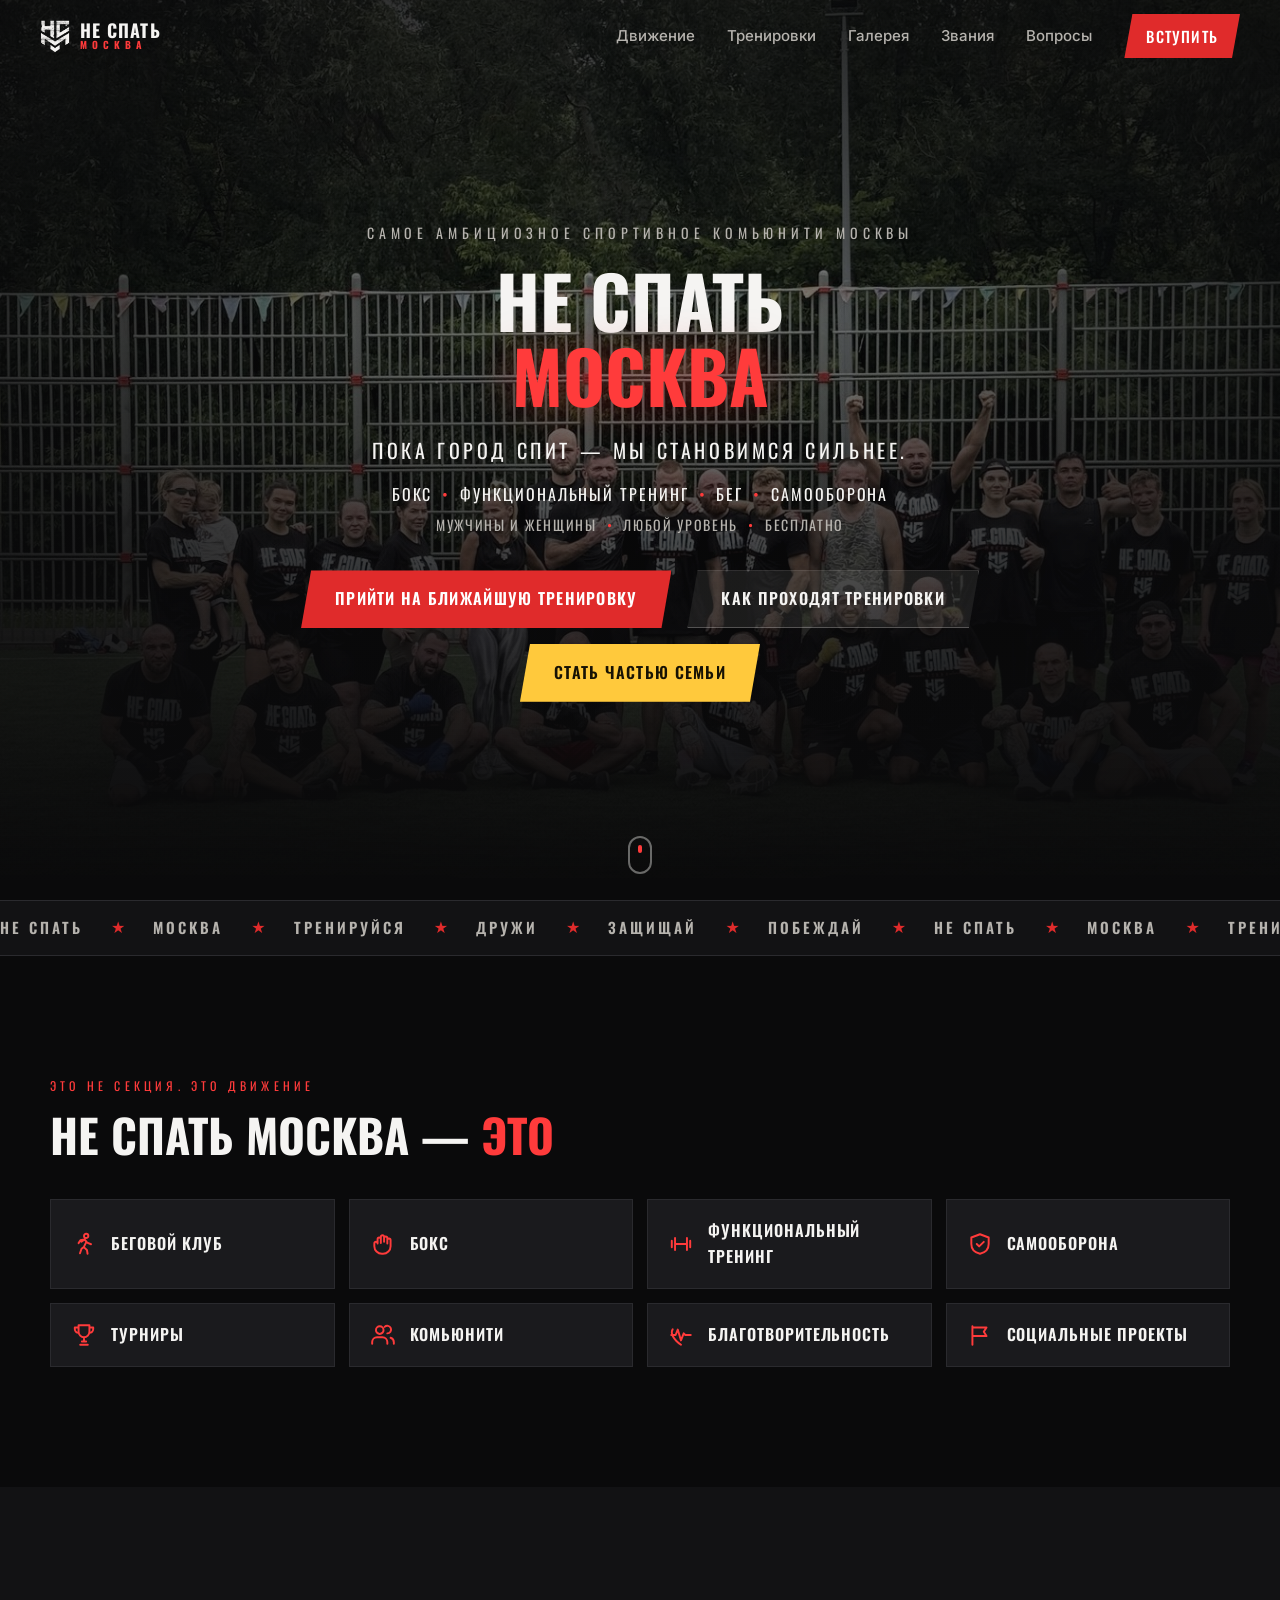
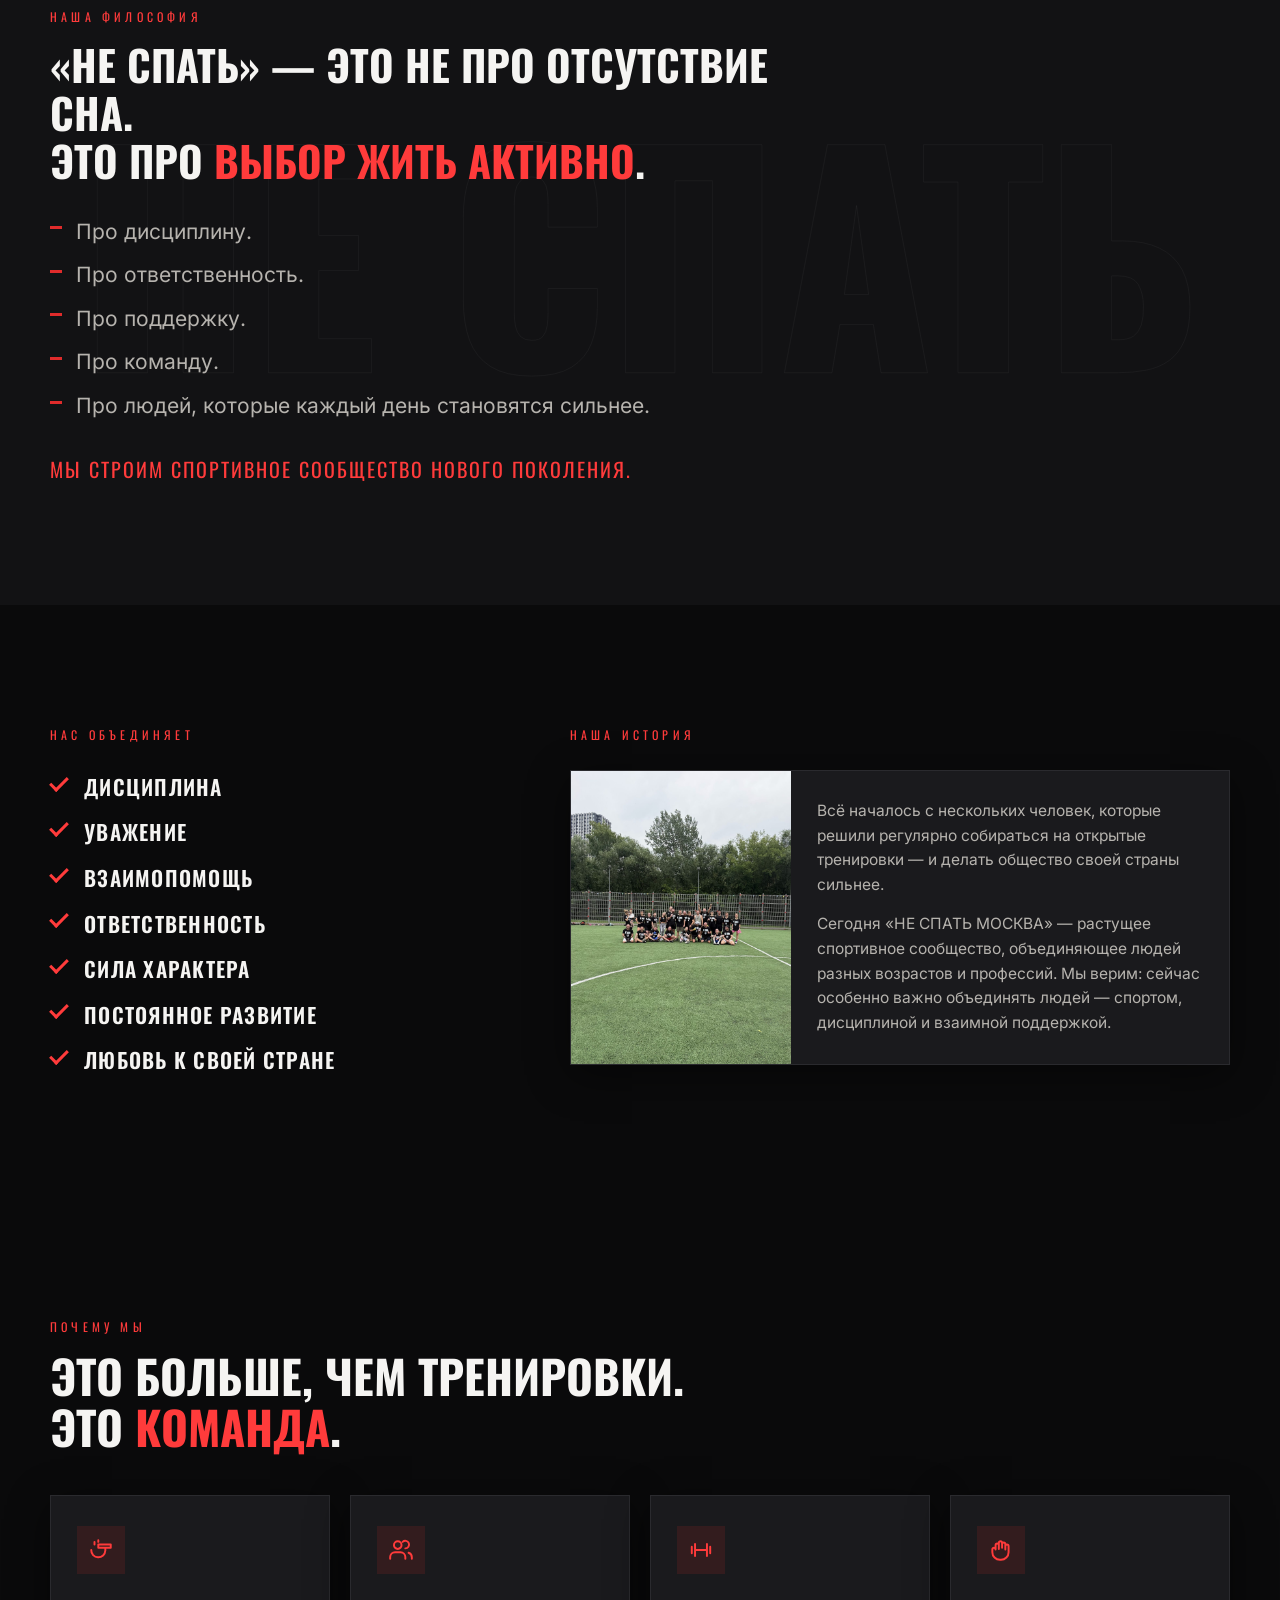
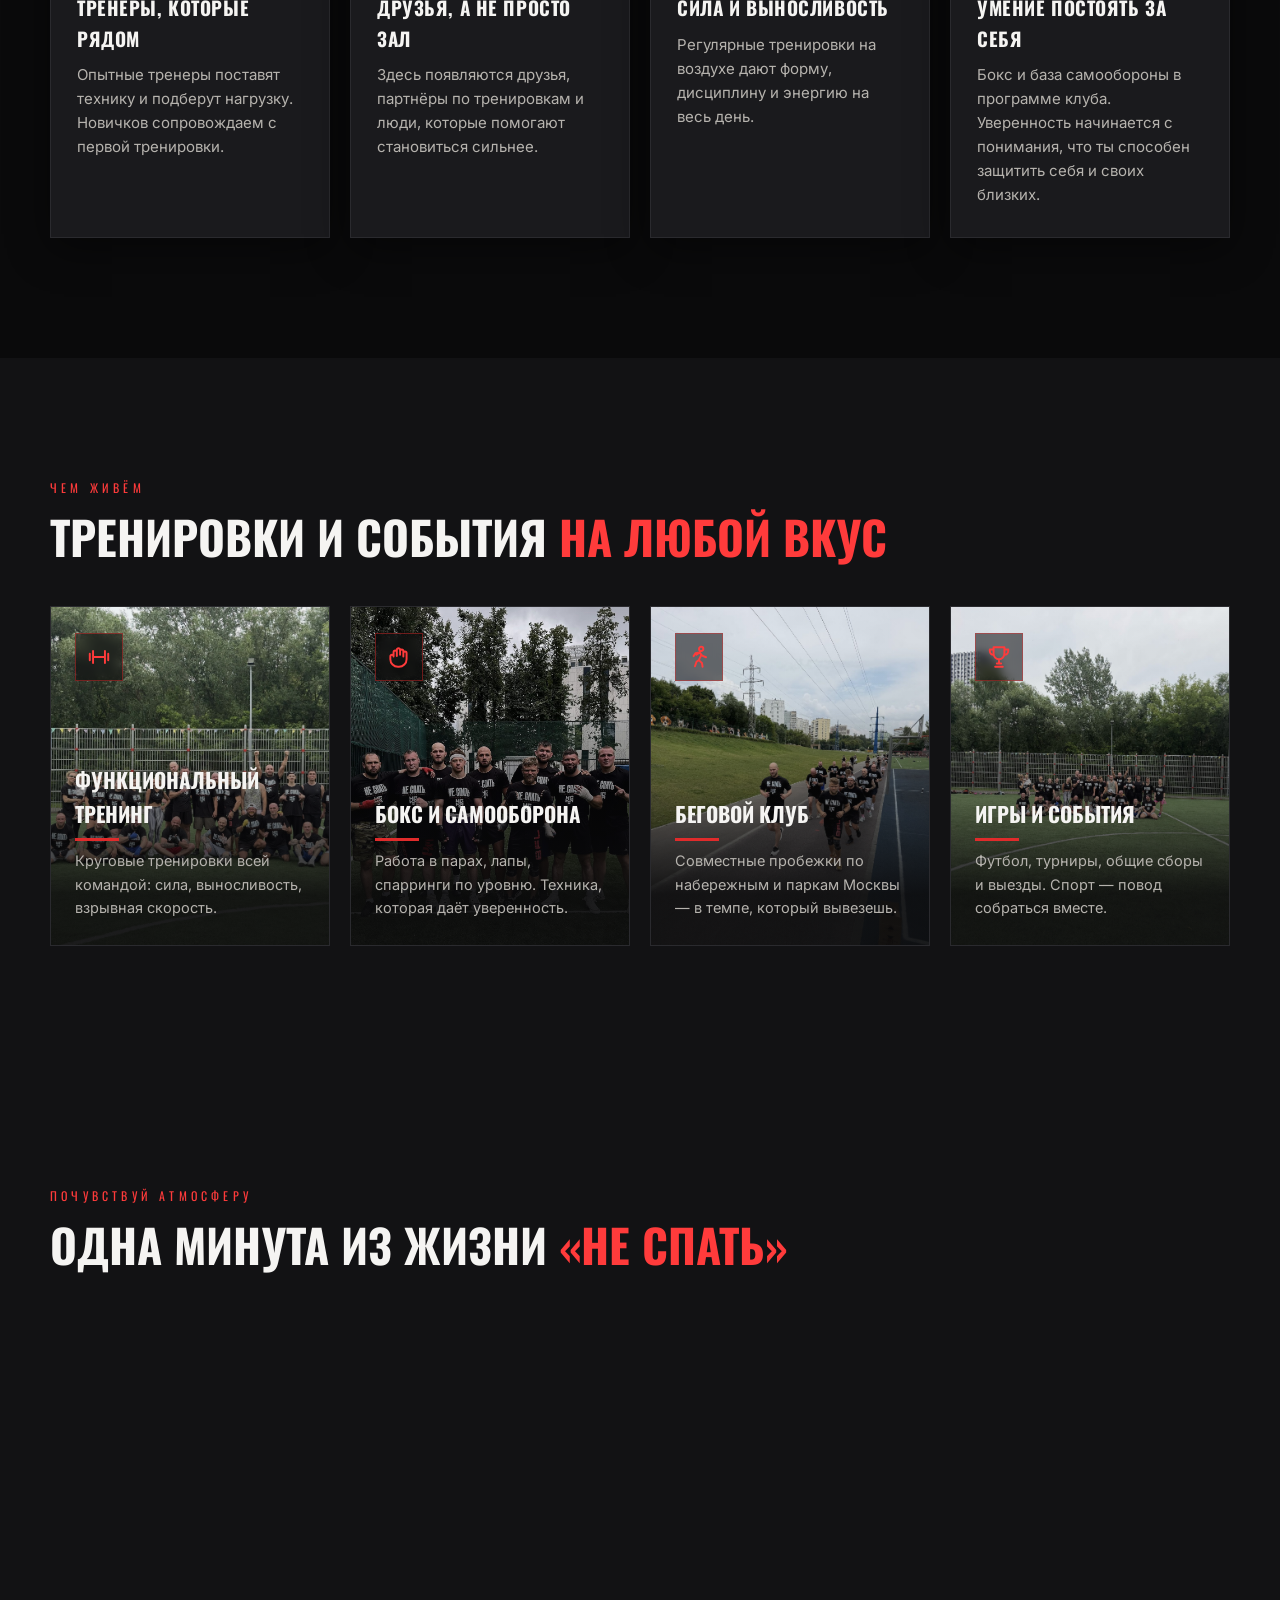
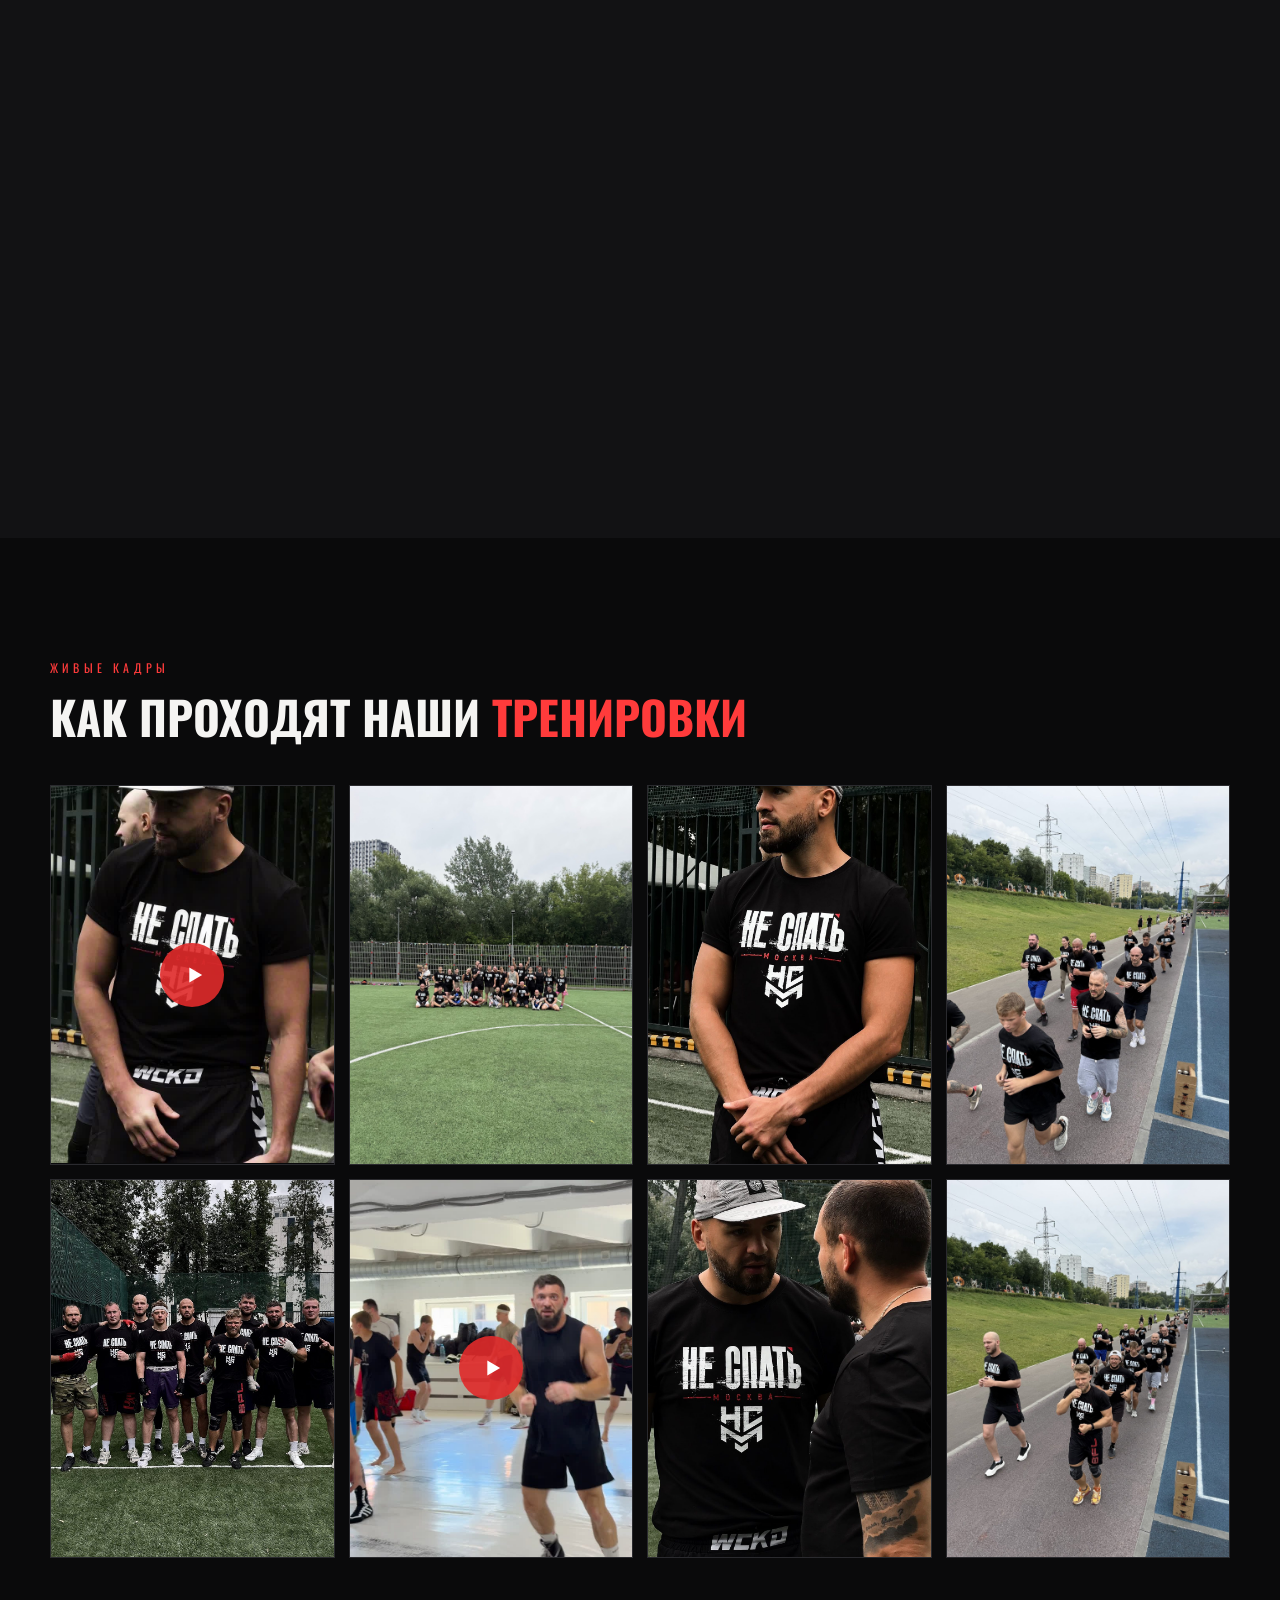
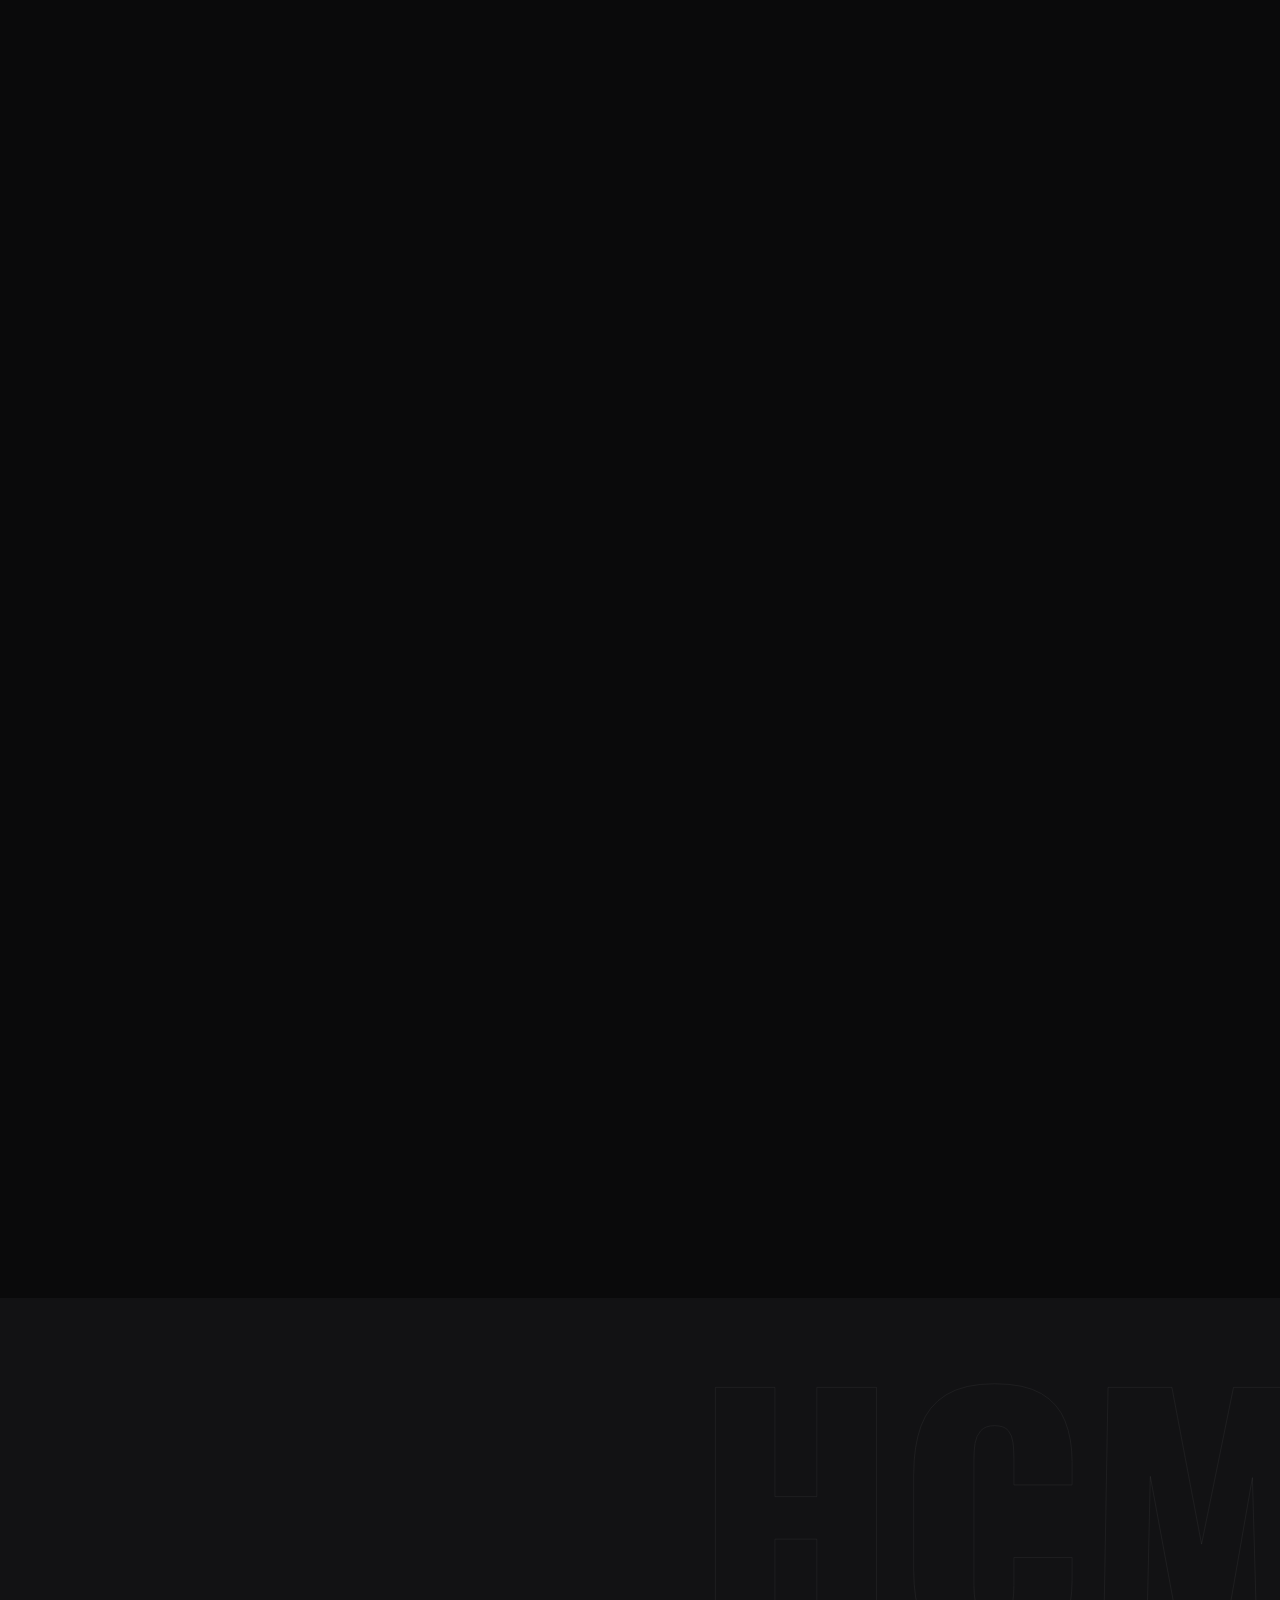
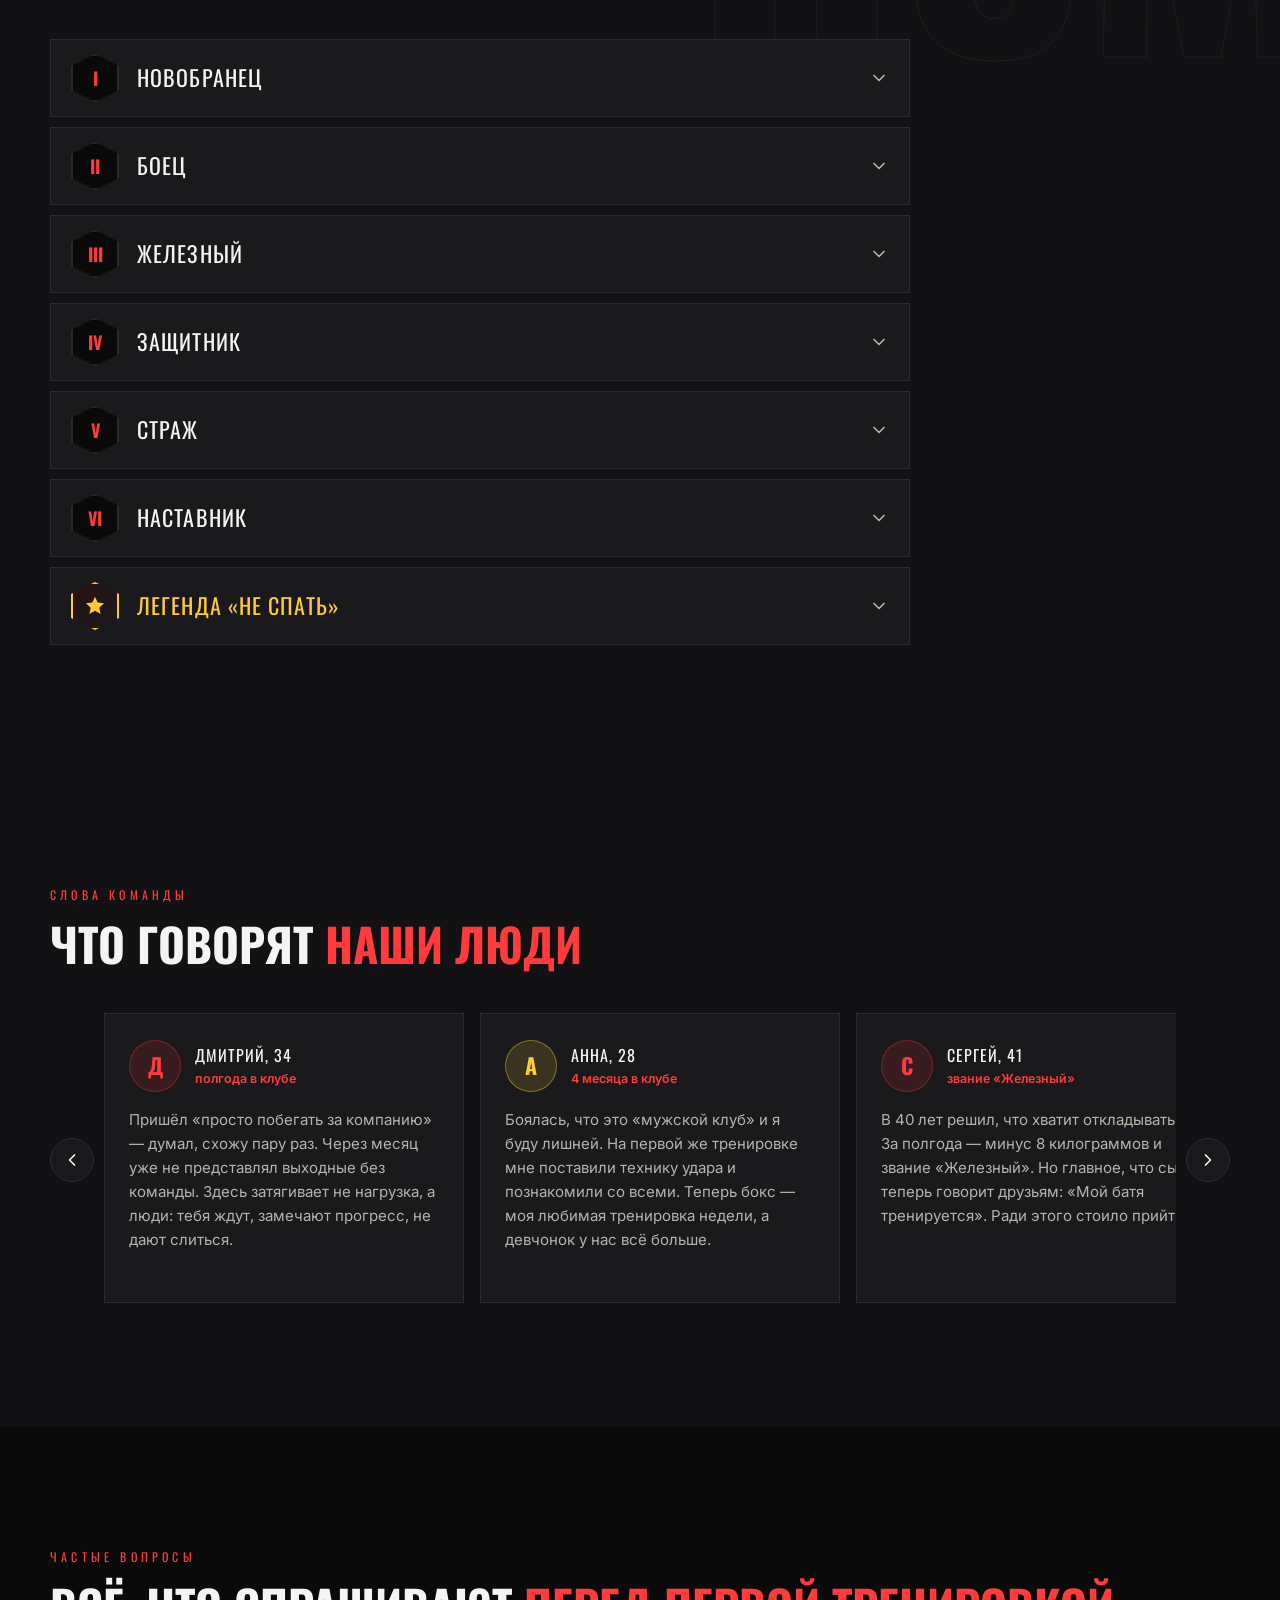
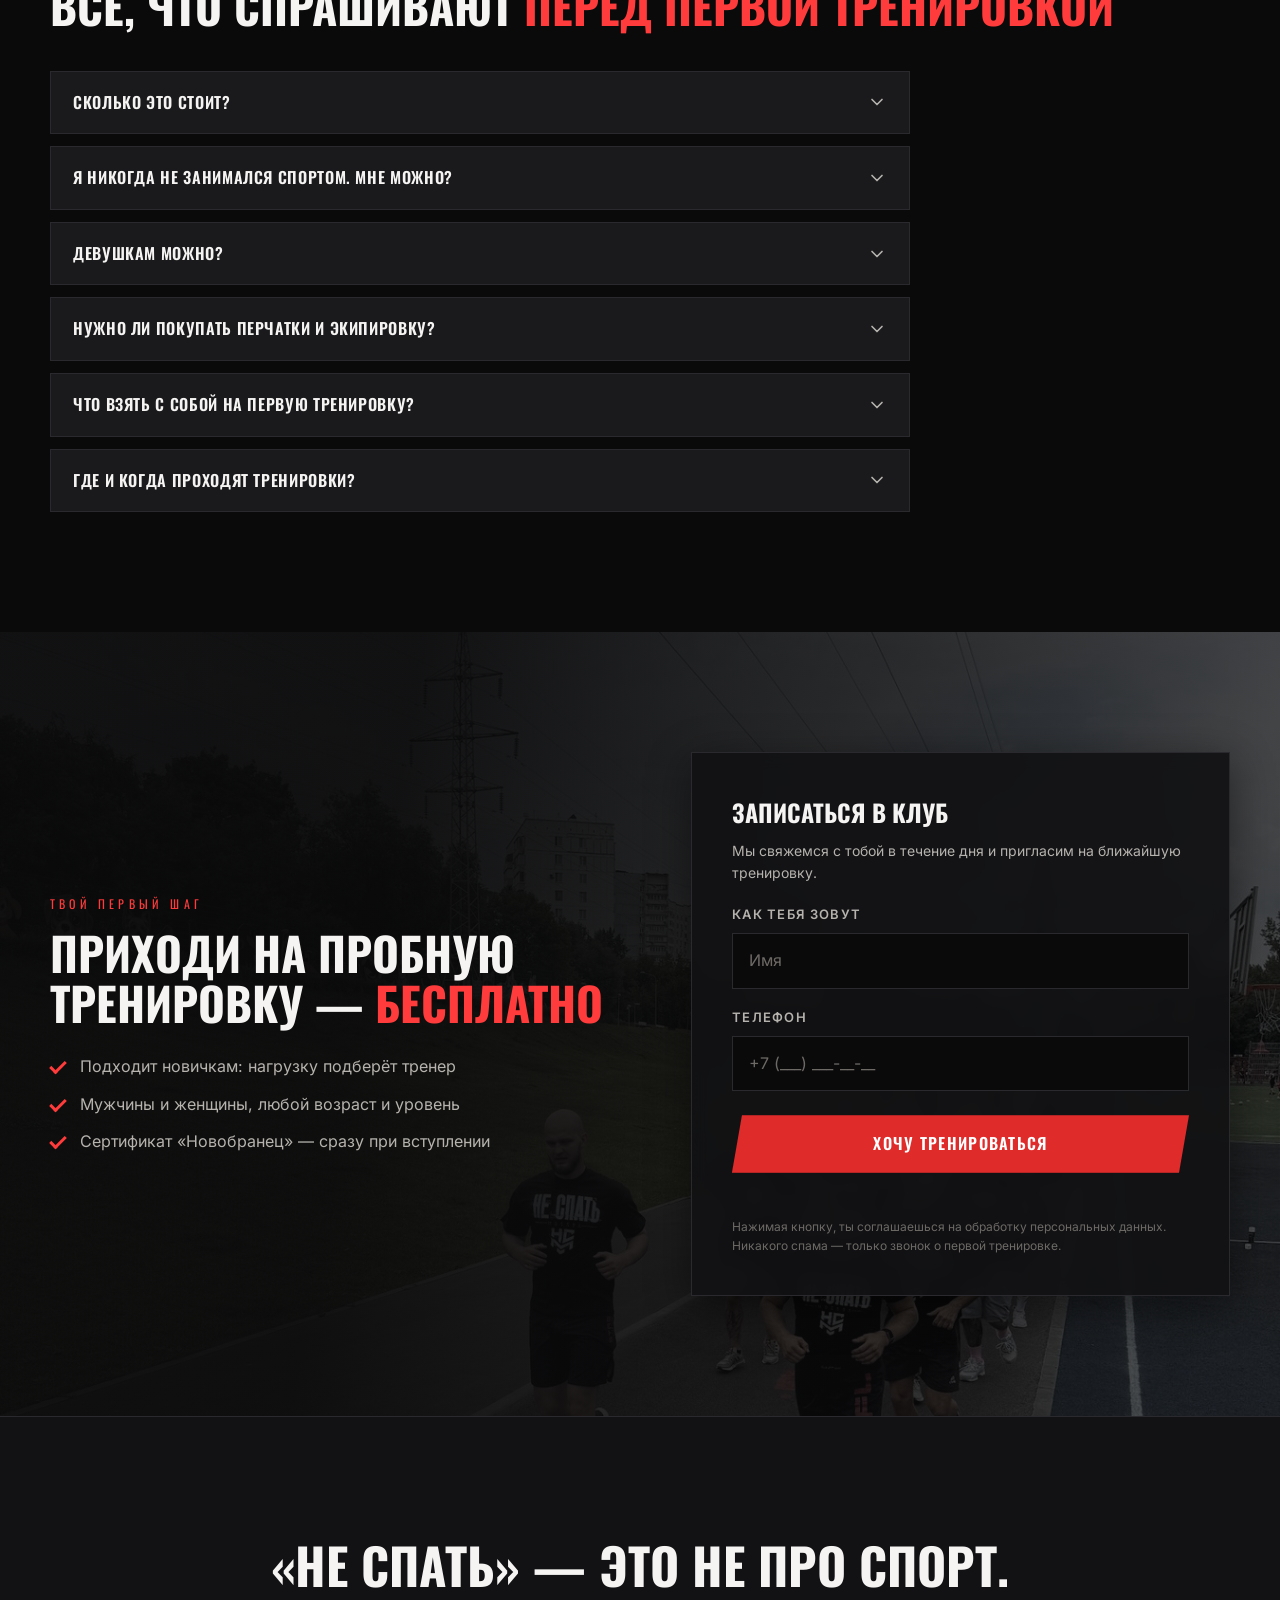
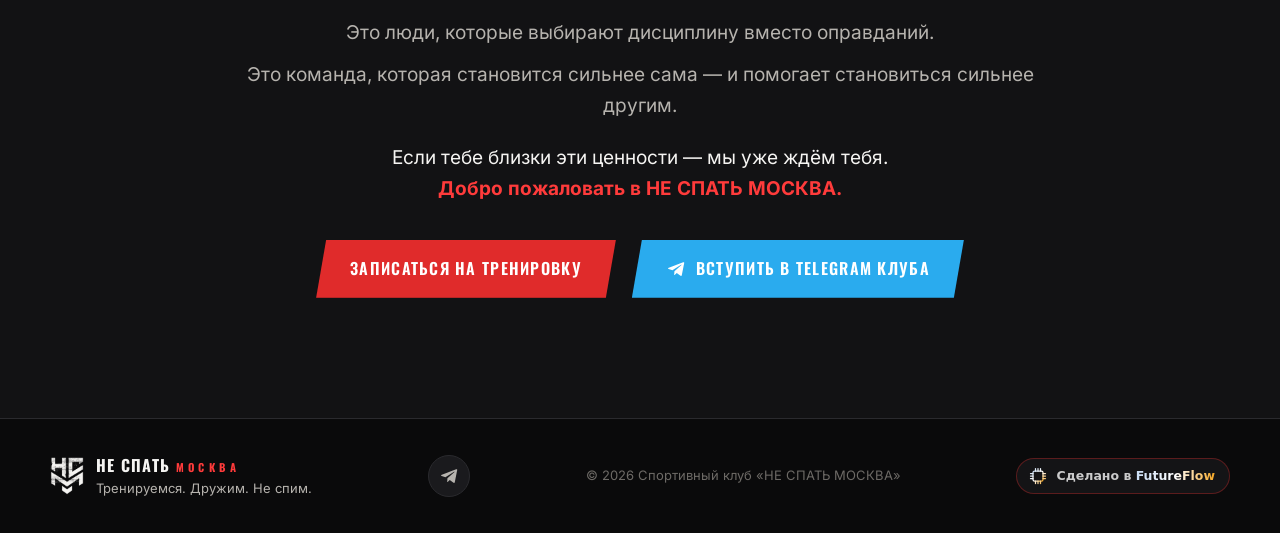
==== commit 121693cb: "Свои шрифты вместо Google Fonts и сжатие медиа: 49 -> 27 МБ Oswald и Inter теперь хостятся у нас (ва" ====
--- a/index.html
+++ b/index.html
@@ -17,9 +17,8 @@
   <meta name="robots" content="index, follow">
   <meta name="theme-color" content="#0a0a0b">
   <link rel="icon" href="assets/img/favicon.png" type="image/png">
-  <link rel="preconnect" href="https://fonts.googleapis.com">
-  <link rel="preconnect" href="https://fonts.gstatic.com" crossorigin>
-  <link href="https://fonts.googleapis.com/css2?family=Oswald:wght@400;500;600;700&family=Inter:wght@400;500;600;700&display=swap" rel="stylesheet">
+  <link rel="preload" href="assets/fonts/oswald-cyrillic.woff2" as="font" type="font/woff2" crossorigin>
+  <link rel="preload" href="assets/fonts/inter-cyrillic.woff2" as="font" type="font/woff2" crossorigin>
   <link rel="stylesheet" href="assets/css/style.css">
   <script type="application/ld+json">
   {
@@ -259,12 +258,12 @@
         <figure class="gallery__item reveal"><img src="assets/img/team-02.jpg" alt="Групповое фото участников клуба" loading="lazy"></figure>
         <figure class="gallery__item reveal"><img src="assets/img/portrait-04.jpg" alt="Спортсмен в футболке НЕ СПАТЬ МОСКВА" loading="lazy"></figure>
         <figure class="gallery__item reveal"><img src="assets/img/team-03.jpg" alt="Команда клуба после совместной тренировки" loading="lazy"></figure>
-        <figure class="gallery__item reveal"><img src="assets/img/atmosphere-01.png" alt="Участники клуба наблюдают за спаррингом" loading="lazy"></figure>
+        <figure class="gallery__item reveal"><img src="assets/img/atmosphere-01.jpg" alt="Участники клуба наблюдают за спаррингом" loading="lazy"></figure>
         <figure class="gallery__item reveal"><img src="assets/img/portrait-05.jpg" alt="Спортсмен клуба на тренировке" loading="lazy"></figure>
         <figure class="gallery__item reveal"><img src="assets/img/portrait-06.jpg" alt="Участники клуба у фирменного флага" loading="lazy"></figure>
         <figure class="gallery__item reveal"><img src="assets/img/portrait-07.jpg" alt="Спортсмен в фирменной футболке клуба" loading="lazy"></figure>
         <figure class="gallery__item reveal"><img src="assets/img/portrait-08.jpg" alt="Участник клуба после тренировки" loading="lazy"></figure>
-        <figure class="gallery__item reveal"><img src="assets/img/atmosphere-02.png" alt="Команда клуба на боксёрском турнире" loading="lazy"></figure>
+        <figure class="gallery__item reveal"><img src="assets/img/atmosphere-02.jpg" alt="Команда клуба на боксёрском турнире" loading="lazy"></figure>
         <figure class="gallery__item reveal"><img src="assets/img/team-main.jpg" alt="Вся команда клуба на стадионе" loading="lazy"></figure>
         <figure class="gallery__item reveal"><img src="assets/img/run-01.jpg" alt="Беговой клуб на утренней пробежке" loading="lazy"></figure>
       </div>
--- a/assets/css/style.css
+++ b/assets/css/style.css
@@ -1,3 +1,39 @@
+/* Шрифты хостятся у нас: Google Fonts в РФ работает нестабильно,
+   а при его недоступности сайт терял фирменную гарнитуру.
+   Файлы вариативные (один на все начертания), вместе — 96 КБ. */
+@font-face {
+  font-family: "Oswald";
+  src: url("../fonts/oswald-cyrillic.woff2") format("woff2");
+  font-weight: 400 700;
+  font-style: normal;
+  font-display: swap;
+  unicode-range: U+0301, U+0400-045F, U+0490-0491, U+04B0-04B1, U+2116;
+}
+@font-face {
+  font-family: "Oswald";
+  src: url("../fonts/oswald-latin.woff2") format("woff2");
+  font-weight: 400 700;
+  font-style: normal;
+  font-display: swap;
+  unicode-range: U+0000-00FF, U+0131, U+0152-0153, U+02BB-02BC, U+02C6, U+02DA, U+02DC, U+0304, U+0308, U+0329, U+2000-206F, U+2074, U+20AC, U+2122, U+2191, U+2193, U+2212, U+2215, U+FEFF, U+FFFD;
+}
+@font-face {
+  font-family: "Inter";
+  src: url("../fonts/inter-cyrillic.woff2") format("woff2");
+  font-weight: 400 700;
+  font-style: normal;
+  font-display: swap;
+  unicode-range: U+0301, U+0400-045F, U+0490-0491, U+04B0-04B1, U+2116;
+}
+@font-face {
+  font-family: "Inter";
+  src: url("../fonts/inter-latin.woff2") format("woff2");
+  font-weight: 400 700;
+  font-style: normal;
+  font-display: swap;
+  unicode-range: U+0000-00FF, U+0131, U+0152-0153, U+02BB-02BC, U+02C6, U+02DA, U+02DC, U+0304, U+0308, U+0329, U+2000-206F, U+2074, U+20AC, U+2122, U+2191, U+2193, U+2212, U+2215, U+FEFF, U+FFFD;
+}
+
 /* НЕ СПАТЬ МОСКВА — фирменные токены */
 :root {
   --c-bg: #0a0a0b;
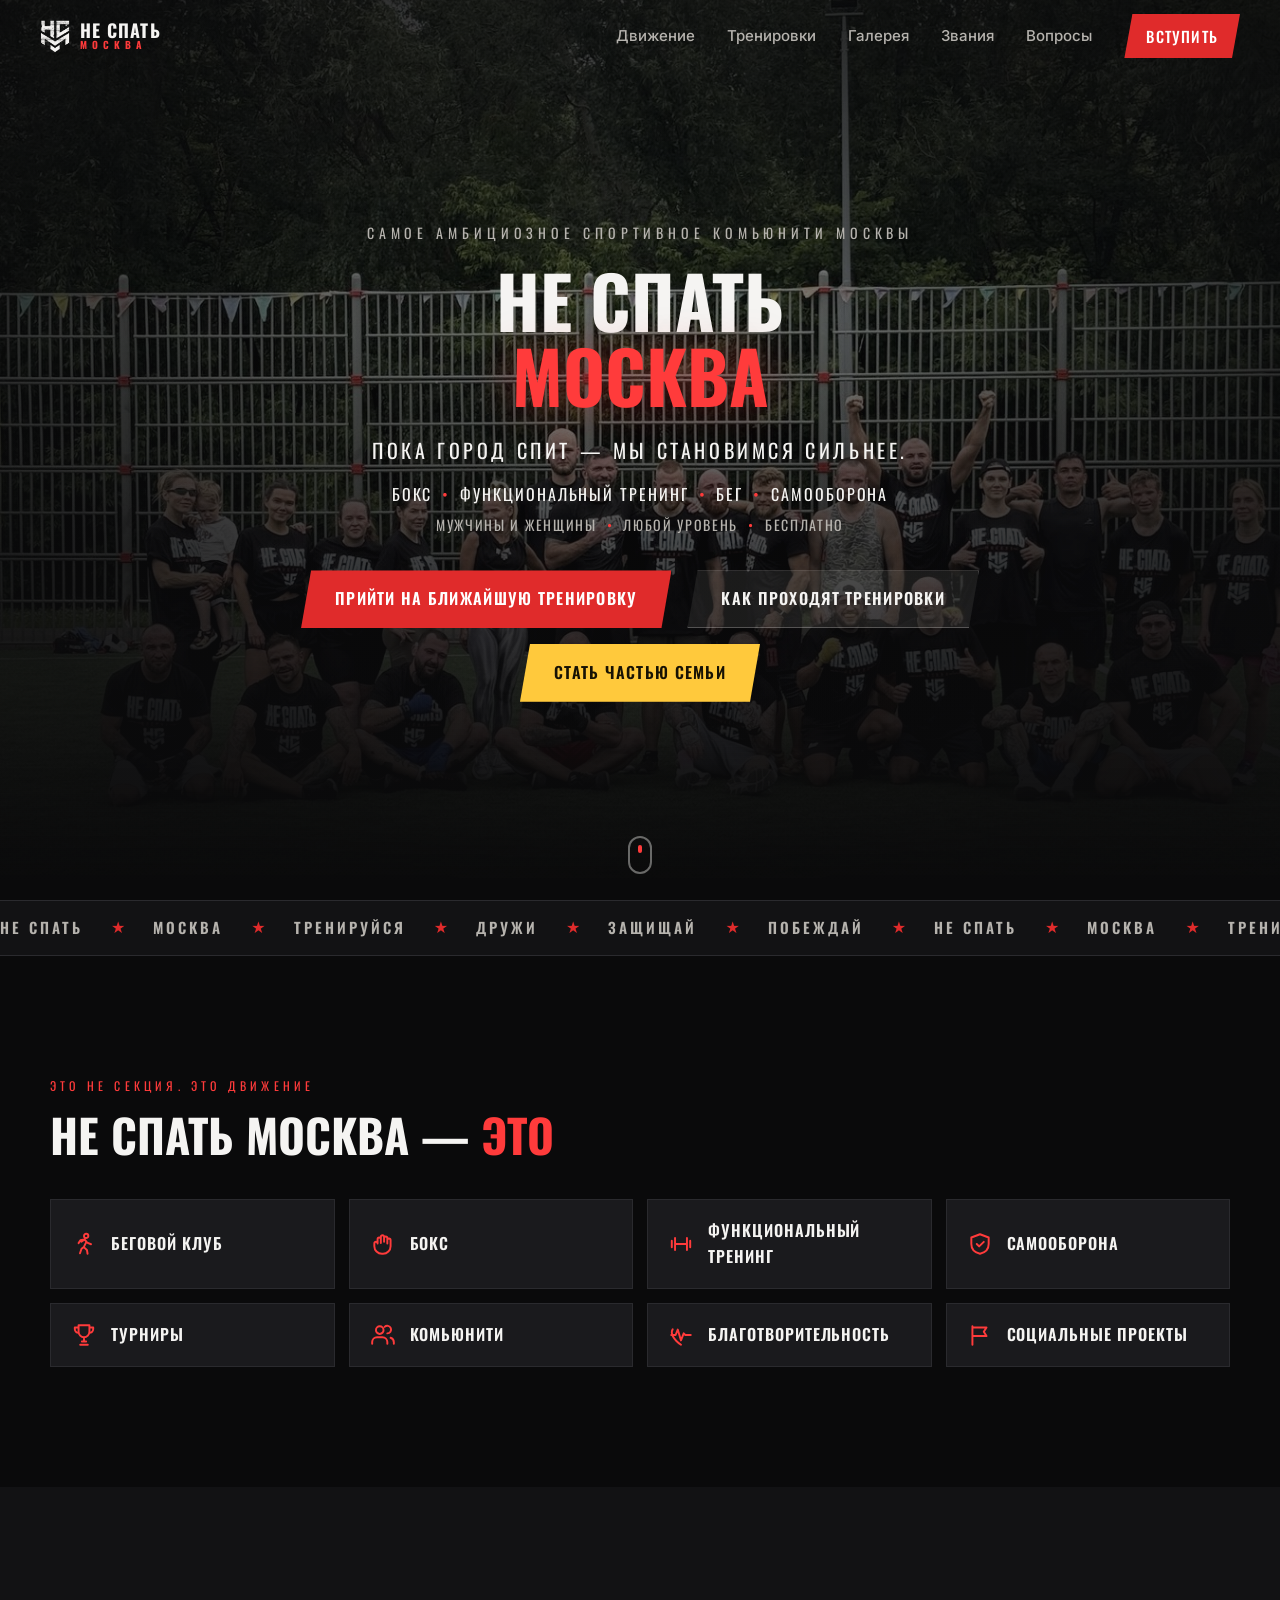
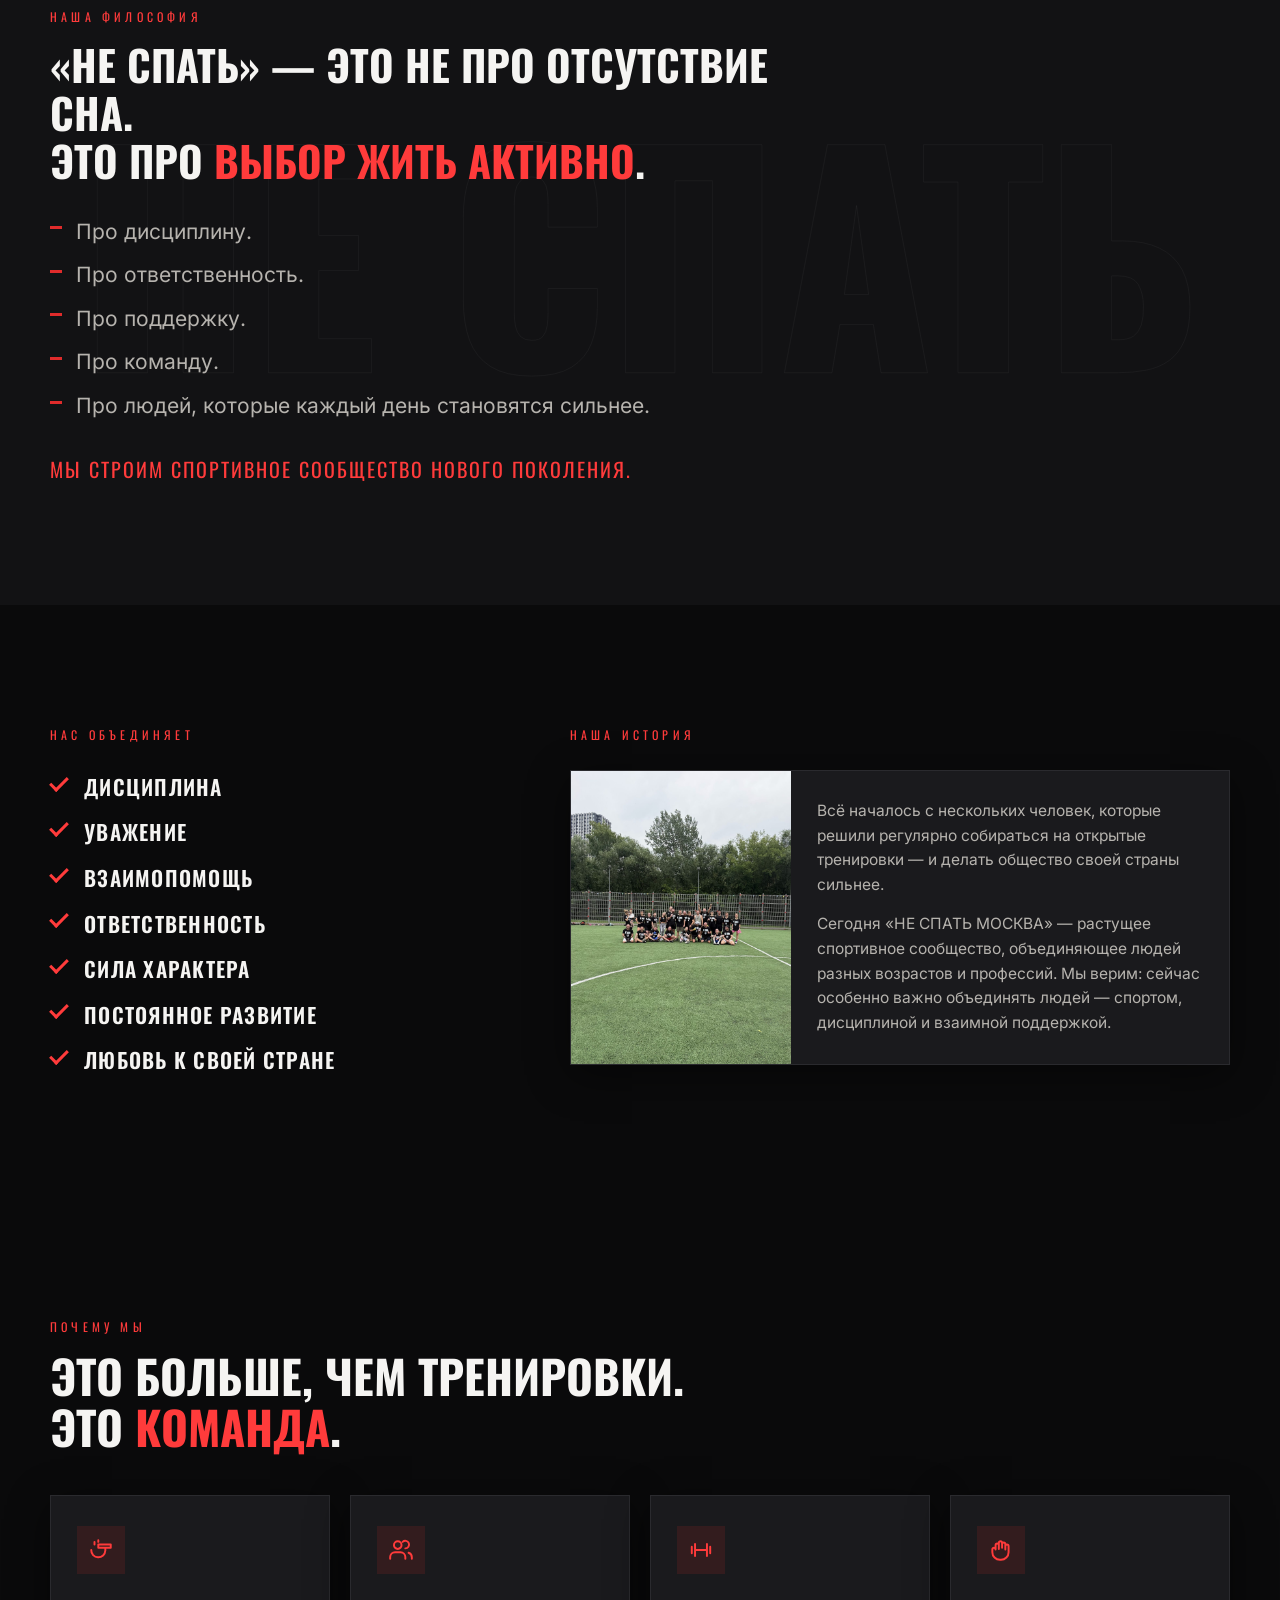
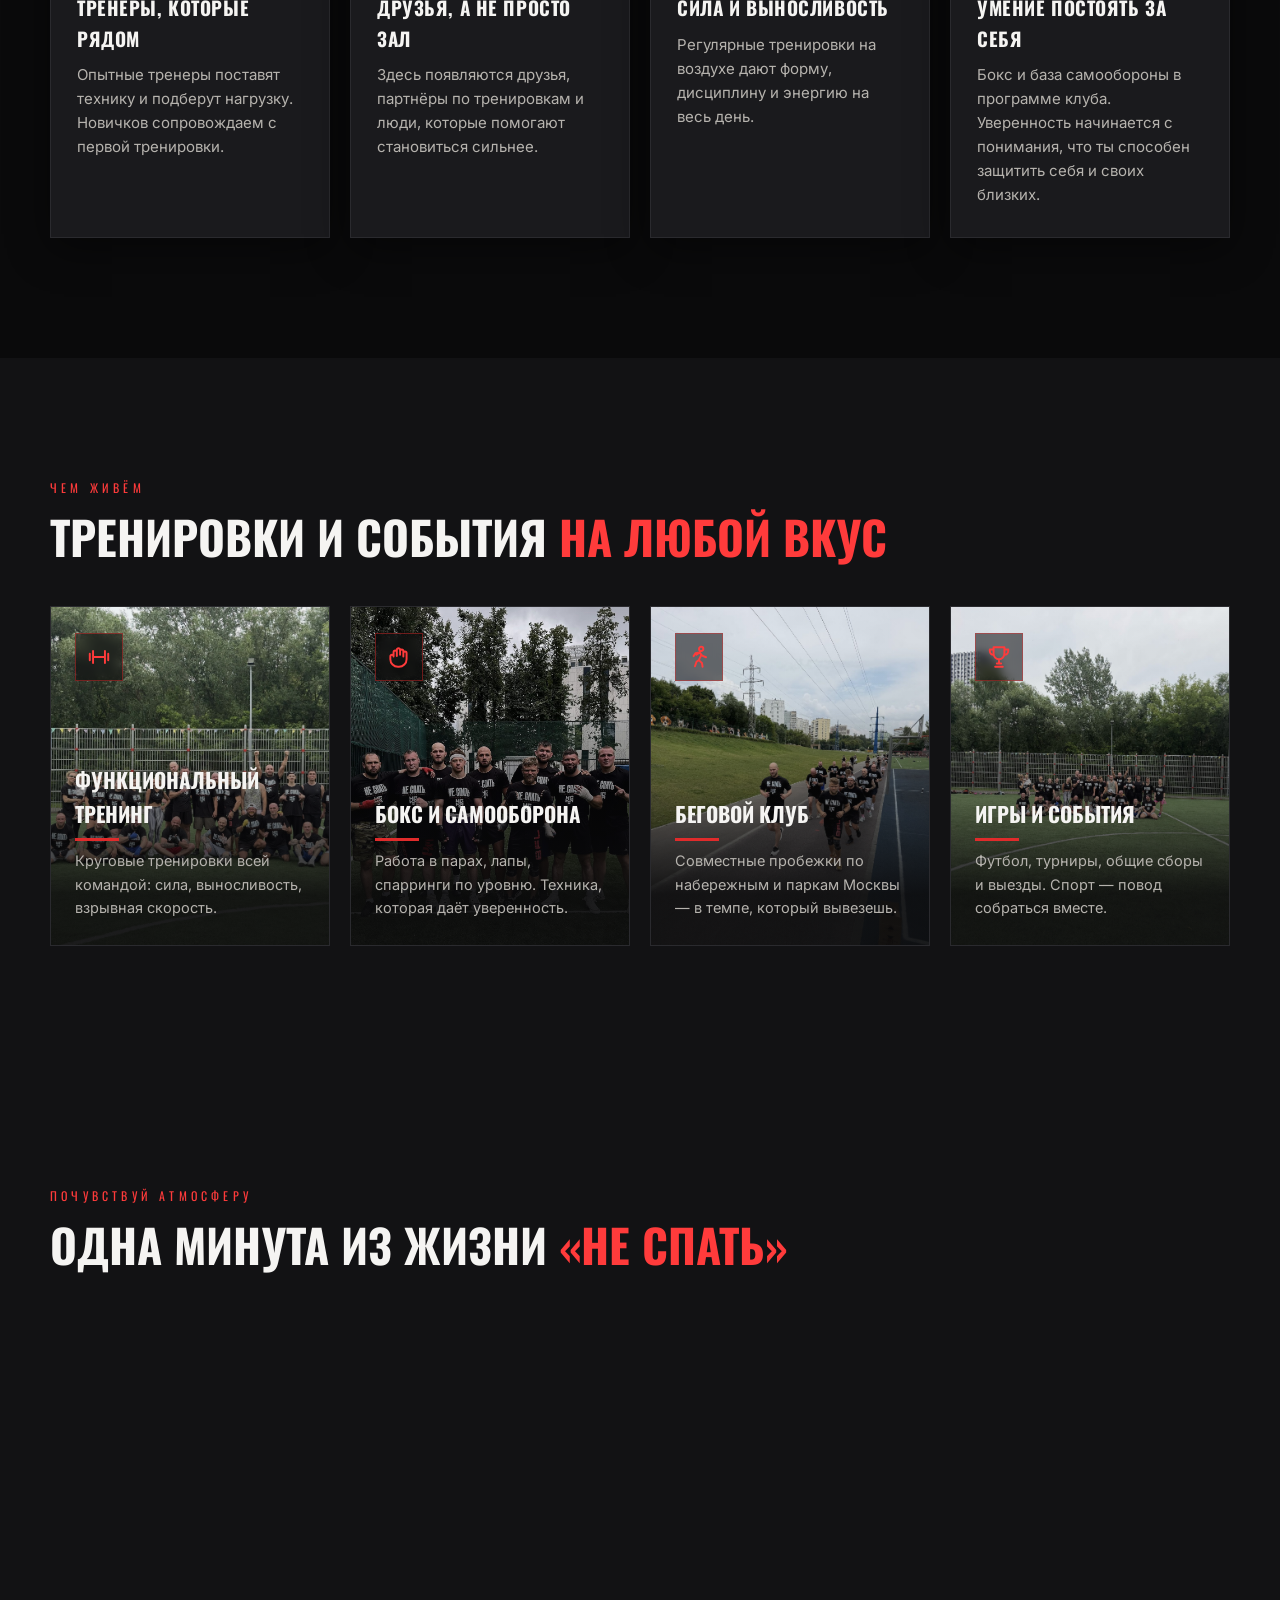
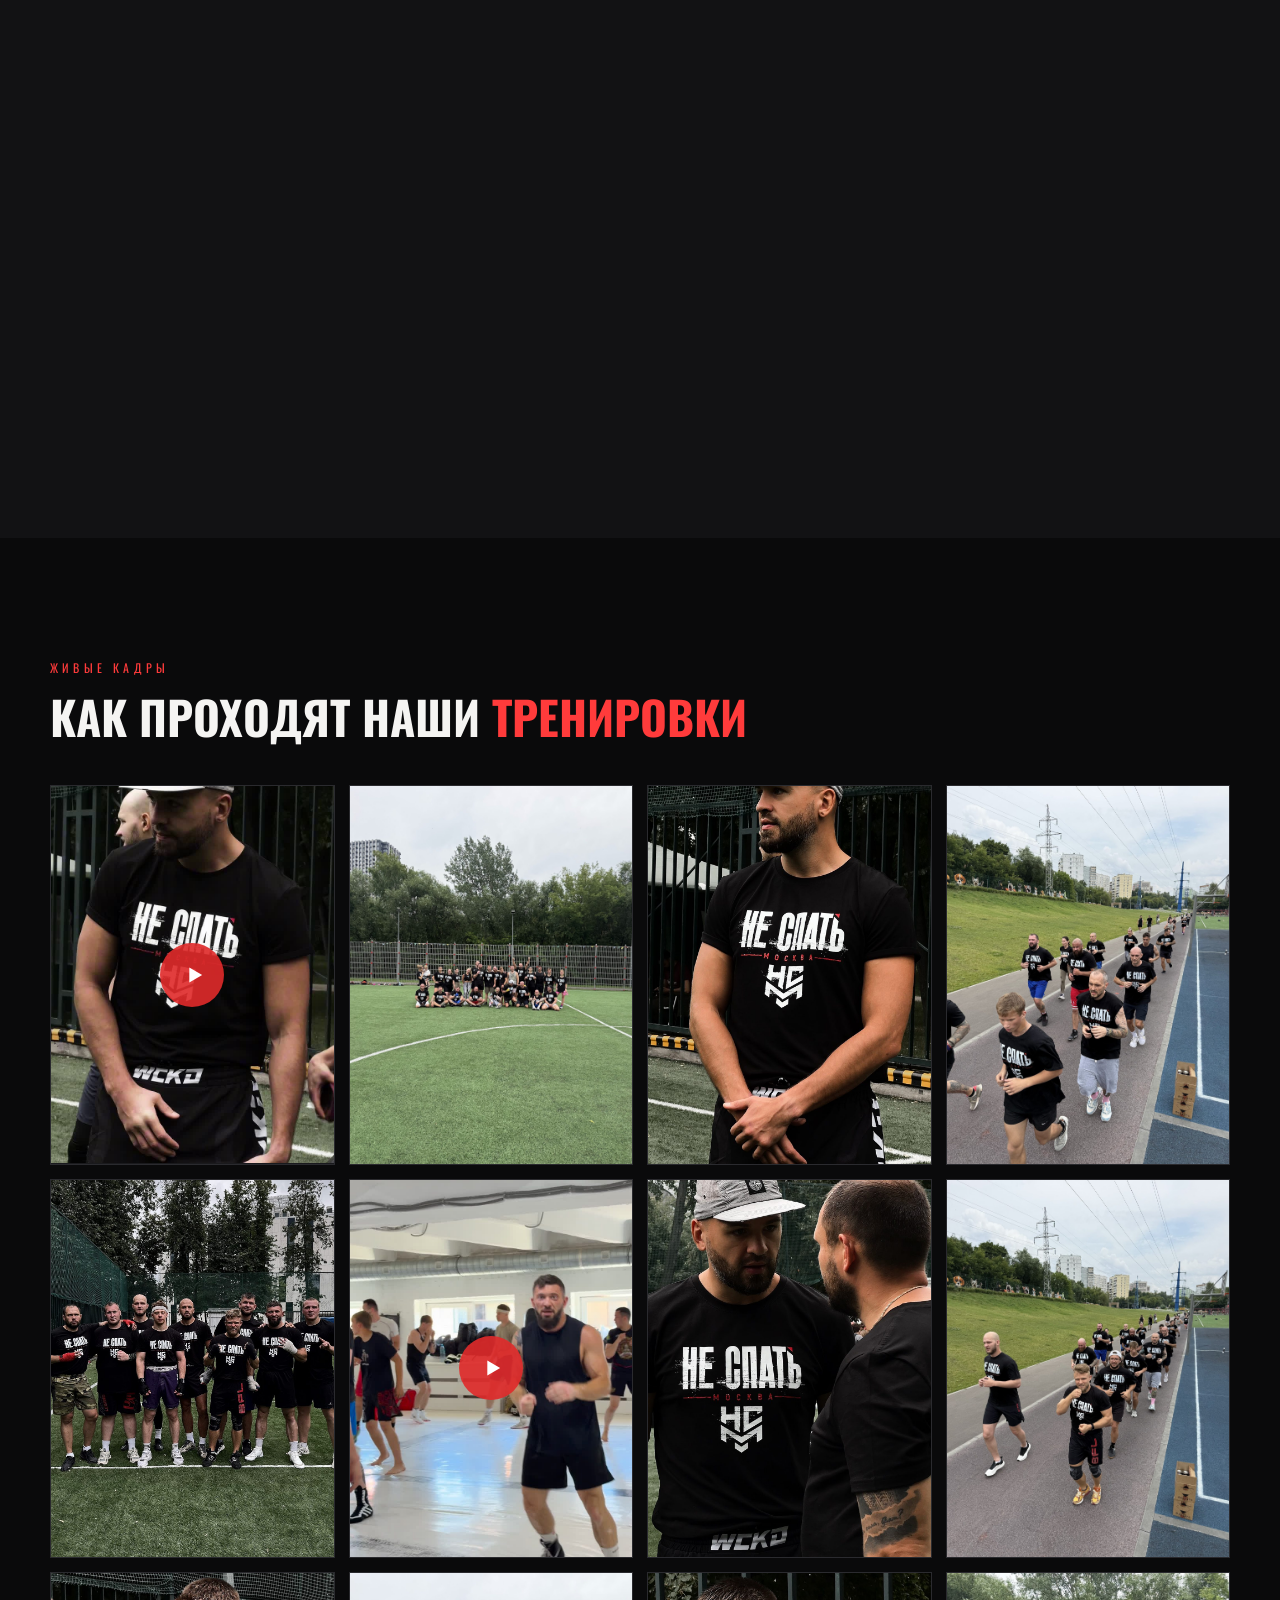
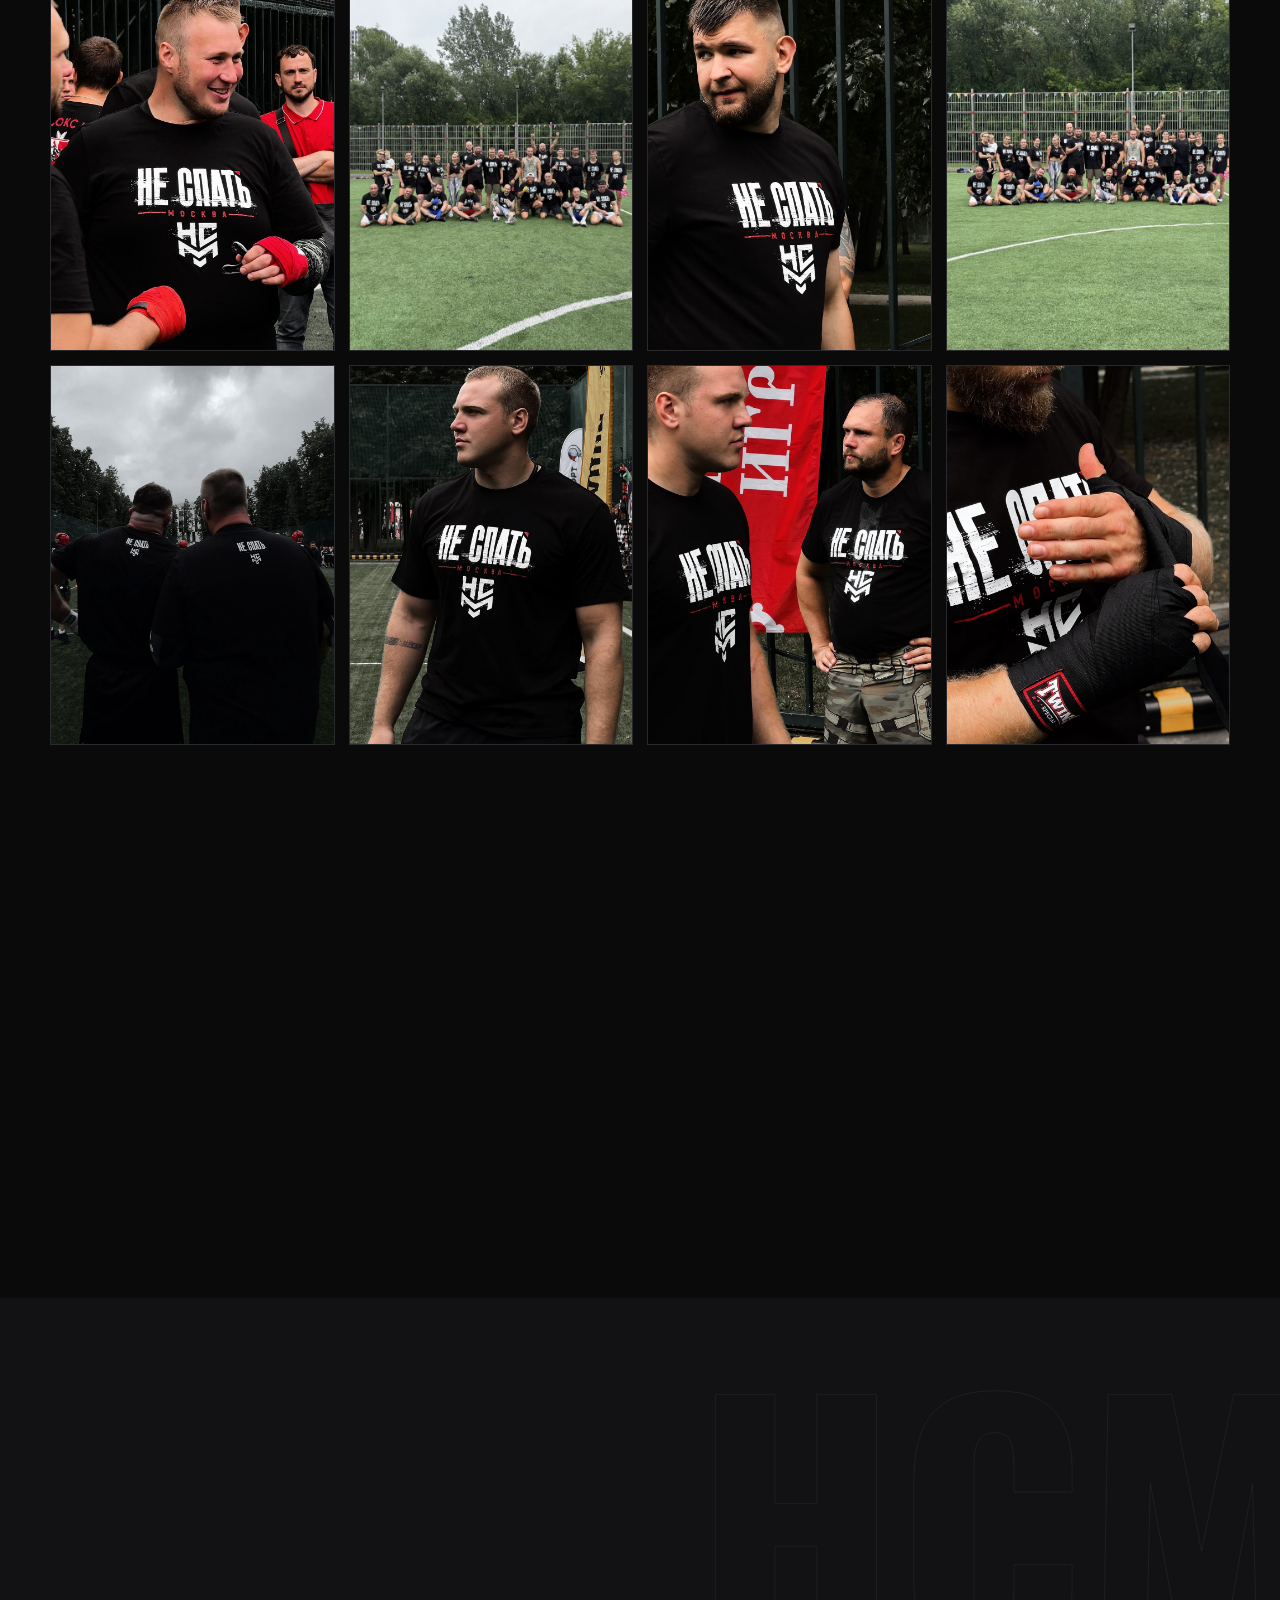
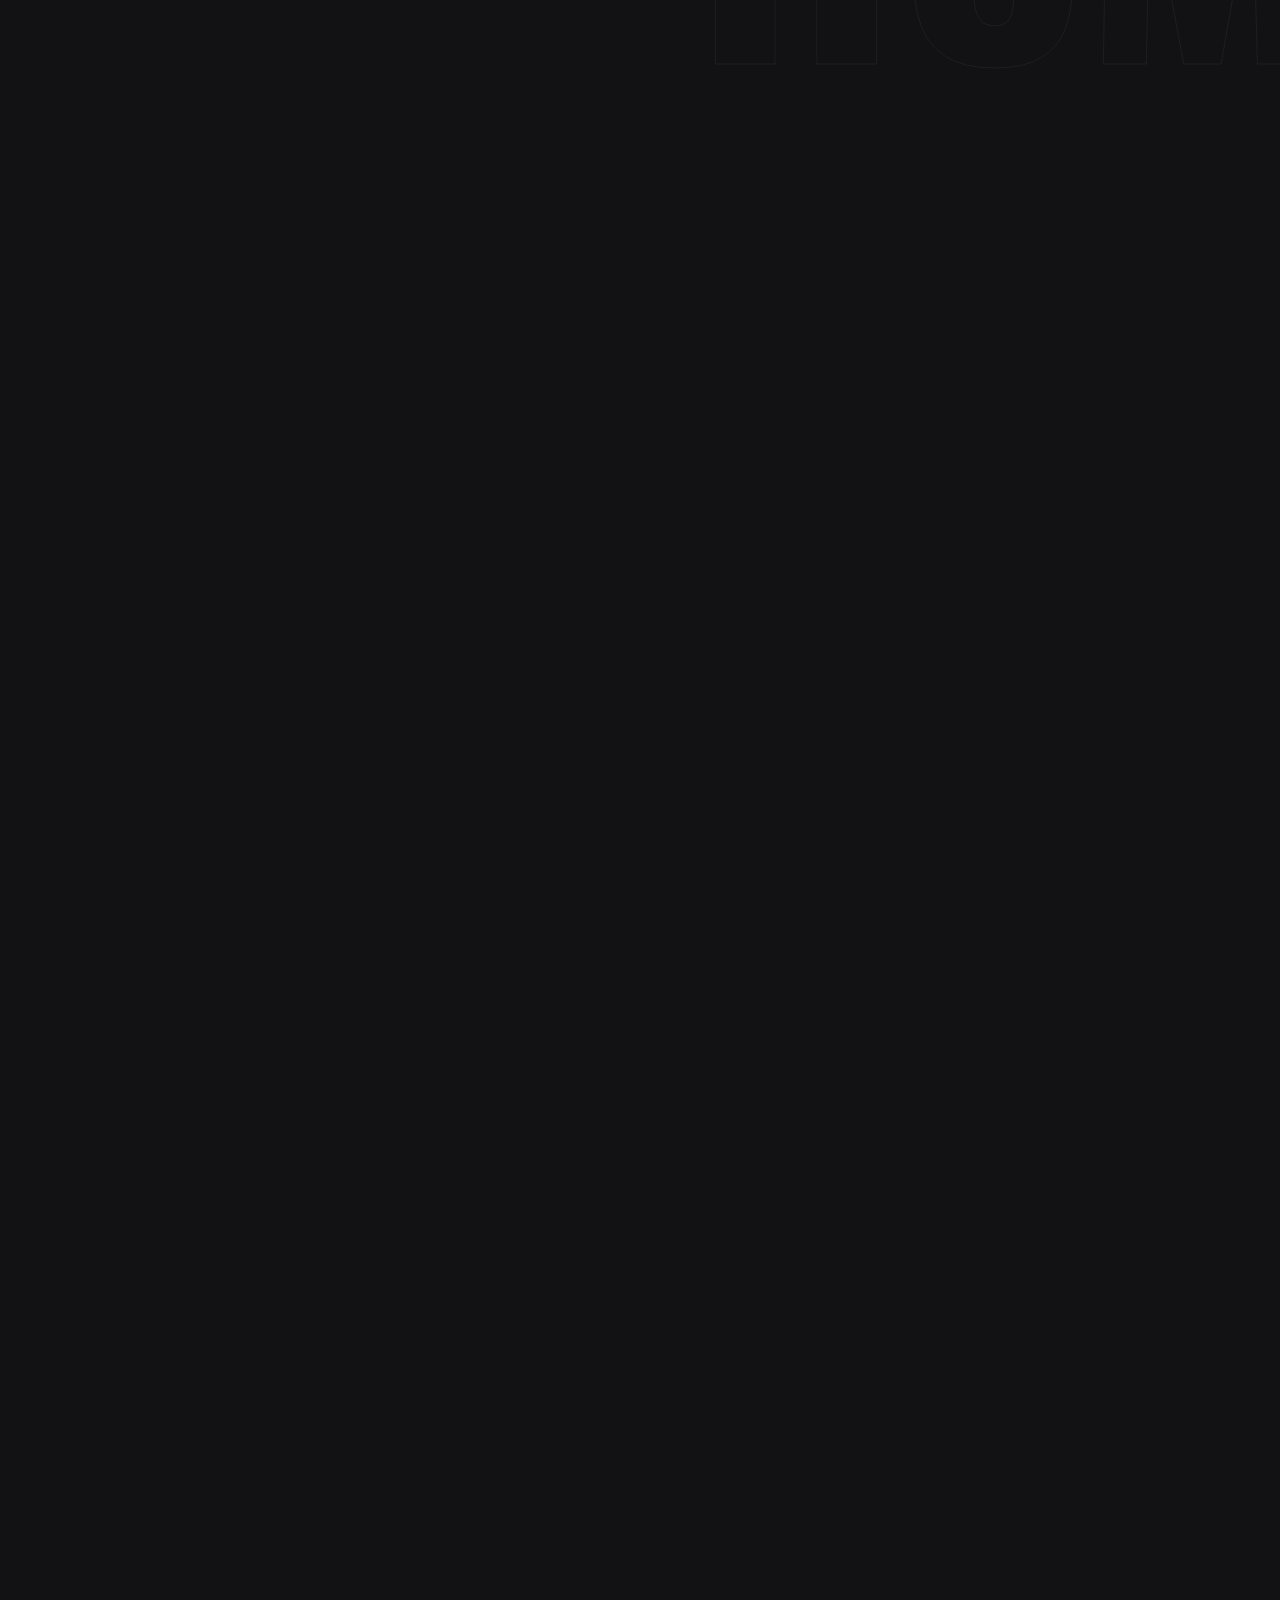
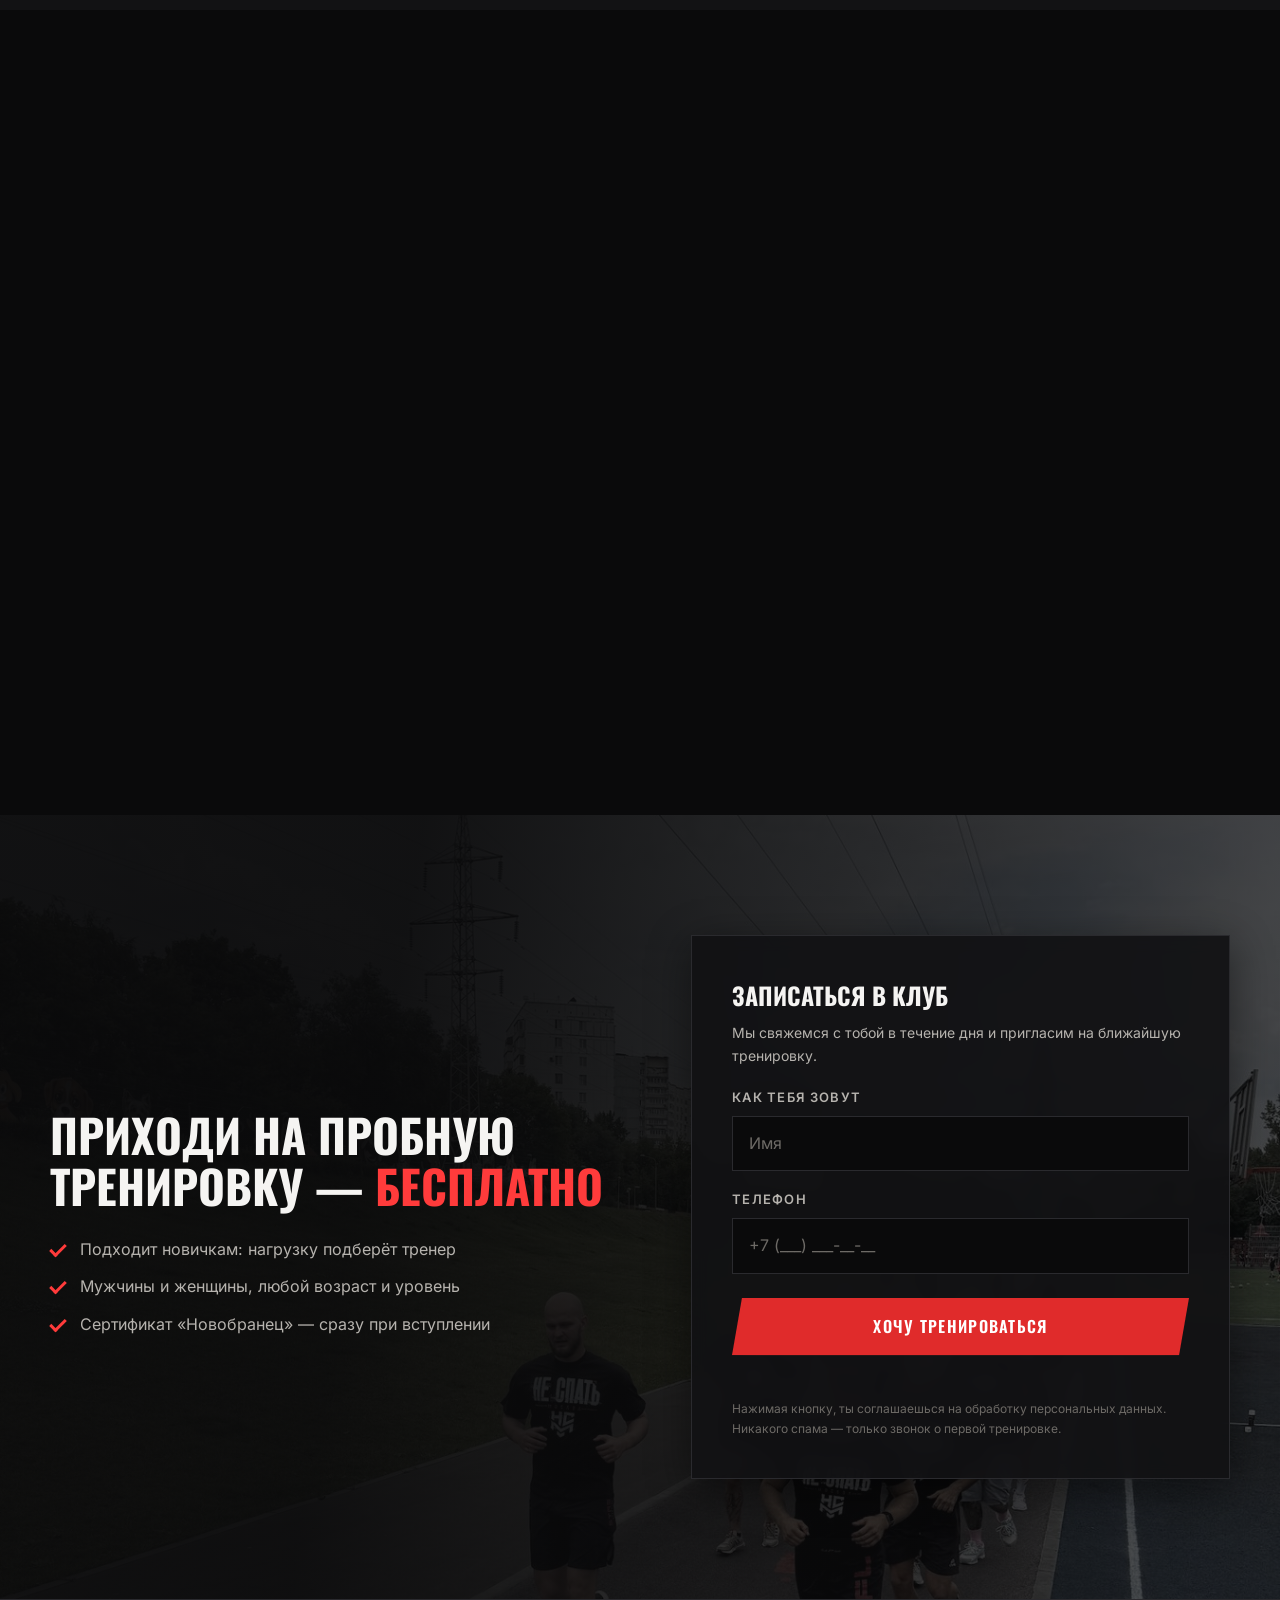
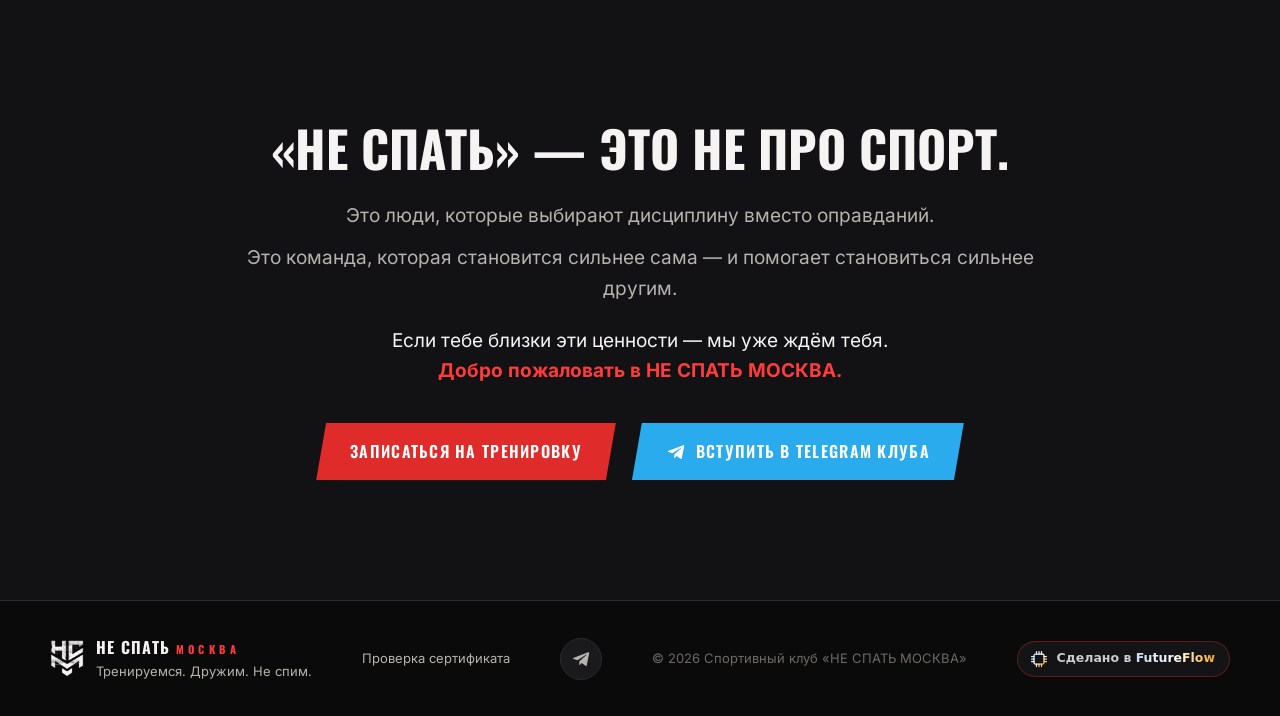
==== commit ed8f3ffa: "Система цифровых сертификатов по званиям Выдача, просмотр и проверка подлинности именных сертификато" ====
--- a/index.html
+++ b/index.html
@@ -277,6 +277,15 @@
         <h2 class="section__title reveal">Здесь прогресс <span class="accent">замечают</span></h2>
         <p class="section__lead reveal">Каждое звание — знак уважения команды. Первый сертификат ты получаешь уже за вступление, дальше звания вручаются за реальные достижения. Нажми на звание, чтобы узнать, как его получить и какие награды за ним стоят.</p>
 
+        <div class="certnote reveal">
+          <div class="certnote__icon"><svg viewBox="0 0 24 24" aria-hidden="true"><use href="#icon-cert"/></svg></div>
+          <div class="certnote__text">
+            <h3>Именной сертификат — цифровой и для печати</h3>
+            <p>Вместе со званием участник получает personal-ссылку на сертификат: его можно показать с телефона, распечатать на А4 и повесить дома. У каждого — свой номер и защита от подделки: подлинность проверяется по номеру и имени.</p>
+          </div>
+          <a class="btn btn--ghost certnote__btn" href="certificate.html">Проверить сертификат</a>
+        </div>
+
         <ol class="ranks__list">
           <li class="reveal">
             <details class="rank">
@@ -528,6 +537,7 @@
           <p class="footer__slogan">Тренируемся. Дружим. Не спим.</p>
         </div>
       </div>
+      <a class="footer__certlink" href="certificate.html">Проверка сертификата</a>
       <div class="footer__social">
         <a data-tg-community href="https://t.me/" target="_blank" rel="noopener" aria-label="Telegram клуба" class="footer__soc">
           <svg viewBox="0 0 24 24" aria-hidden="true"><use href="#icon-telegram"/></svg>
--- a/assets/css/style.css
+++ b/assets/css/style.css
@@ -397,6 +397,28 @@
 .bigvideo__play svg { width: 74px; height: 74px; padding: 20px; box-sizing: border-box; border-radius: 50%; background: rgba(224, 43, 43, .92); transition: transform .25s, background .25s; }
 .bigvideo__play:hover svg { transform: scale(1.1); background: var(--c-accent-hot); }
 
+/* ---------- Сертификаты: блок в секции званий ---------- */
+.certnote {
+  display: grid; gap: 18px; align-items: center; margin-bottom: 34px;
+  background: var(--c-surface); border: 1px solid var(--c-border);
+  border-left: 3px solid var(--c-accent); padding: 22px 24px;
+}
+@media (min-width: 880px) { .certnote { grid-template-columns: auto 1fr auto; } }
+.certnote__icon {
+  width: 46px; height: 46px; display: grid; place-items: center;
+  background: rgba(224, 43, 43, .12); color: var(--c-accent-hot);
+}
+.certnote__icon svg { width: 24px; height: 24px; }
+.certnote__text h3 {
+  font-family: var(--font-display); text-transform: uppercase; font-size: 17px;
+  letter-spacing: .04em; margin-bottom: 6px;
+}
+.certnote__text p { color: var(--c-text-dim); font-size: 14.5px; }
+.certnote__btn { white-space: nowrap; }
+
+.footer__certlink { font-size: 13px; color: var(--c-text-dim); border-bottom: 1px solid transparent; transition: color .2s, border-color .2s; }
+.footer__certlink:hover, .footer__certlink:focus-visible { color: var(--c-text); border-color: var(--c-accent); }
+
 /* ---------- Reviews (карусель) ---------- */
 .reviews { background: var(--c-bg-2); }
 .reviews__shell { position: relative; margin-top: 44px; display: flex; align-items: stretch; gap: 10px; }
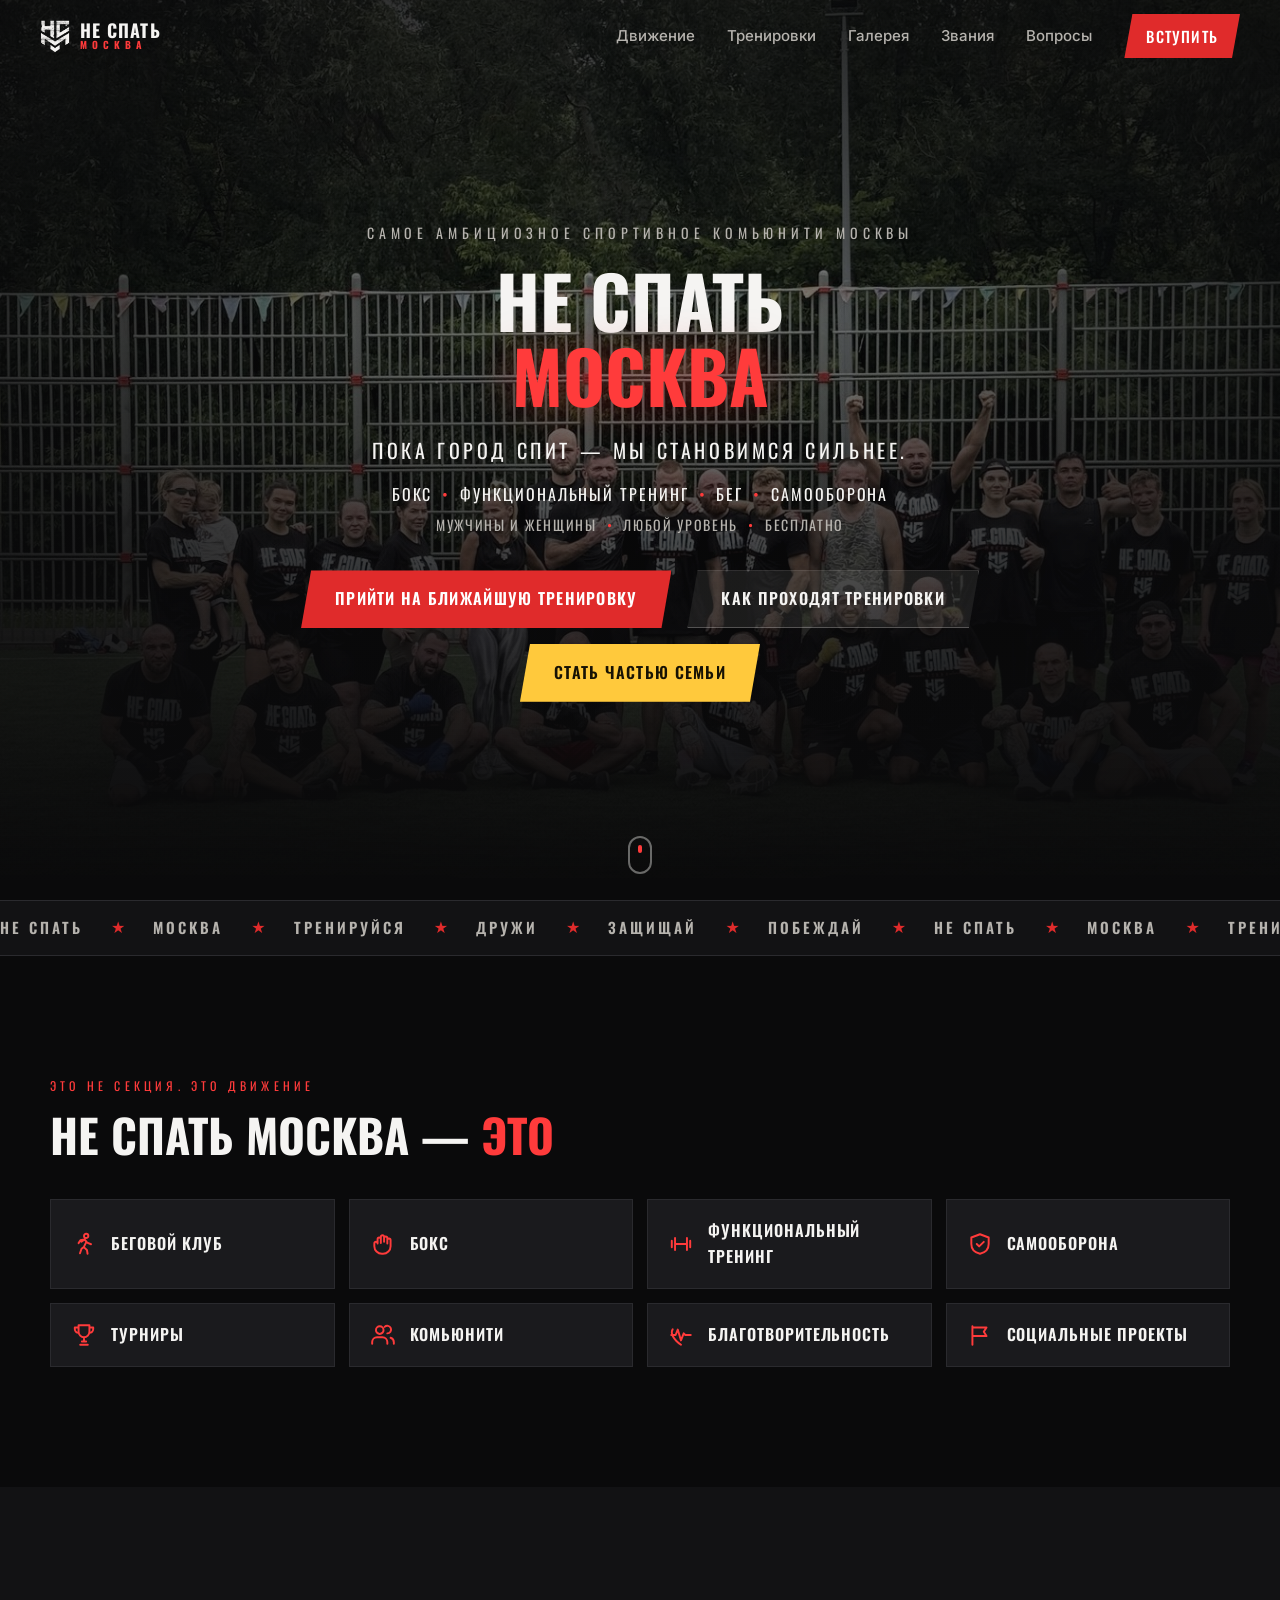
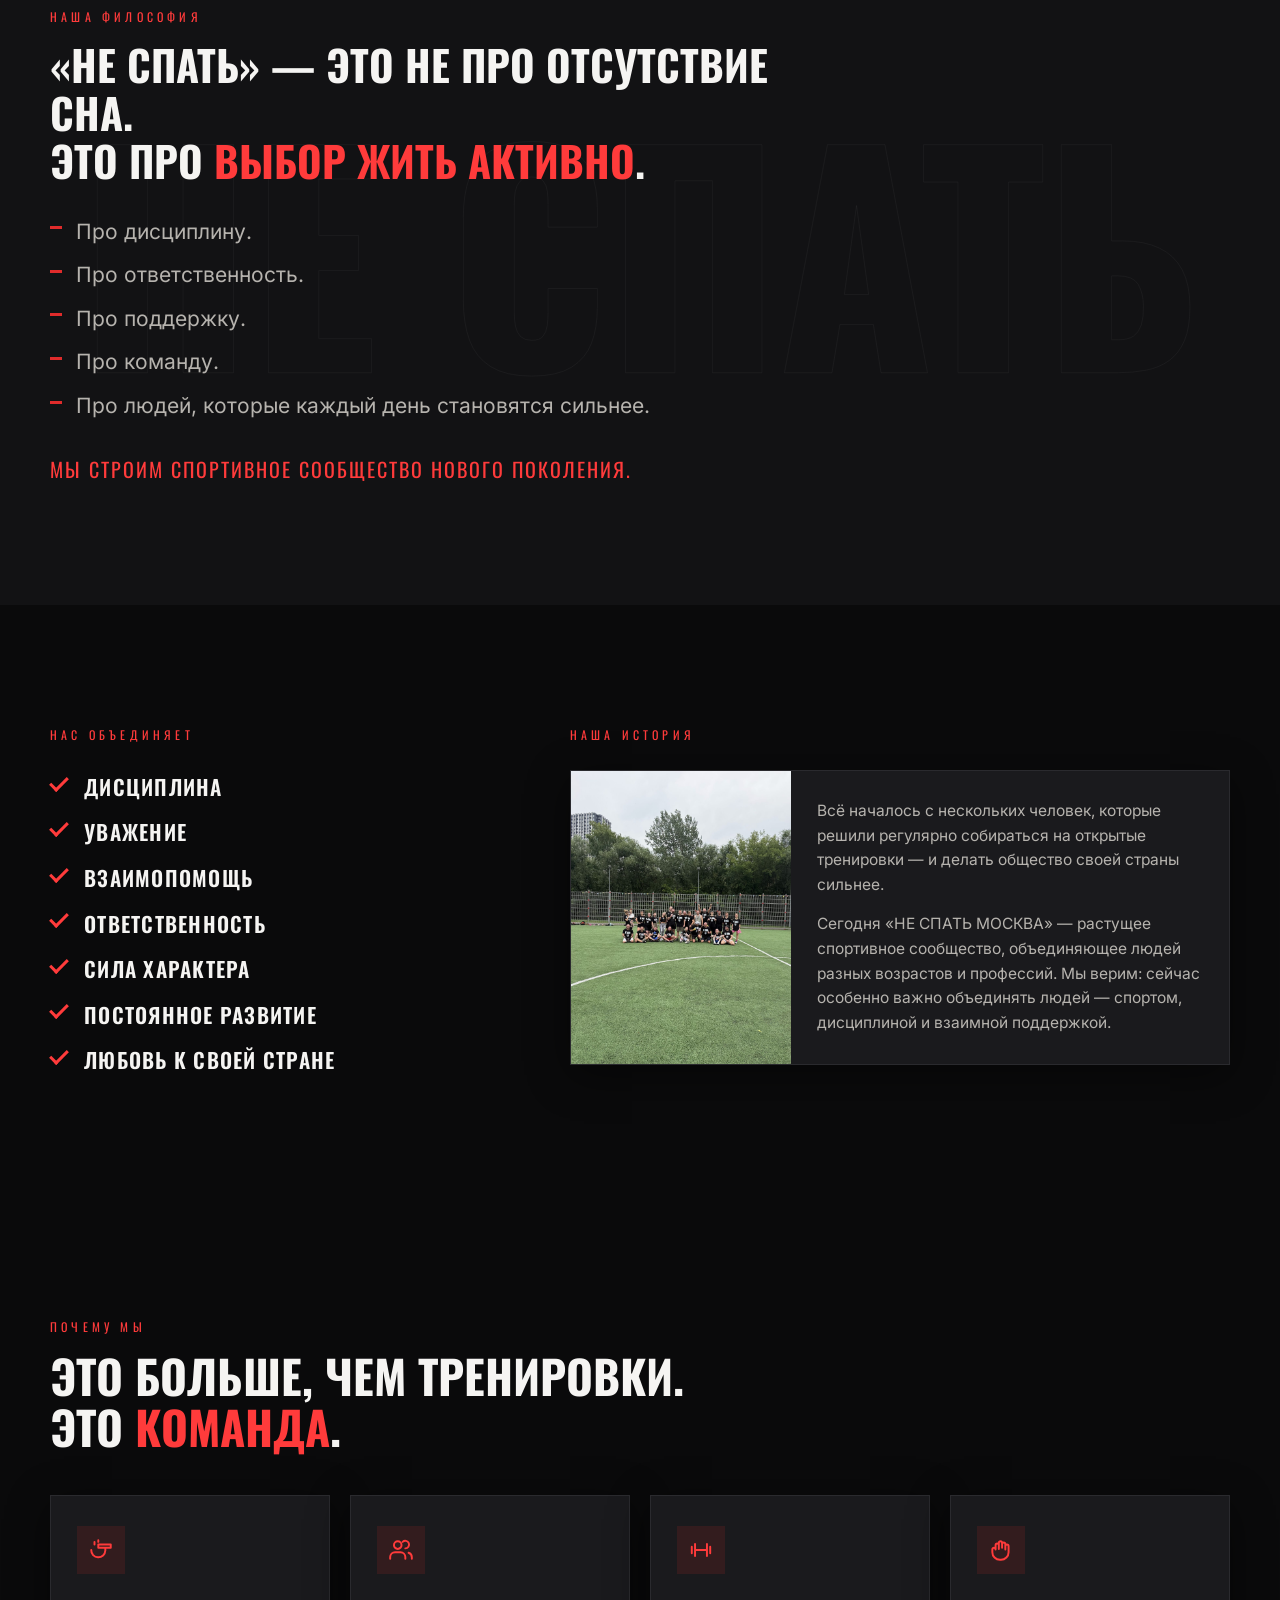
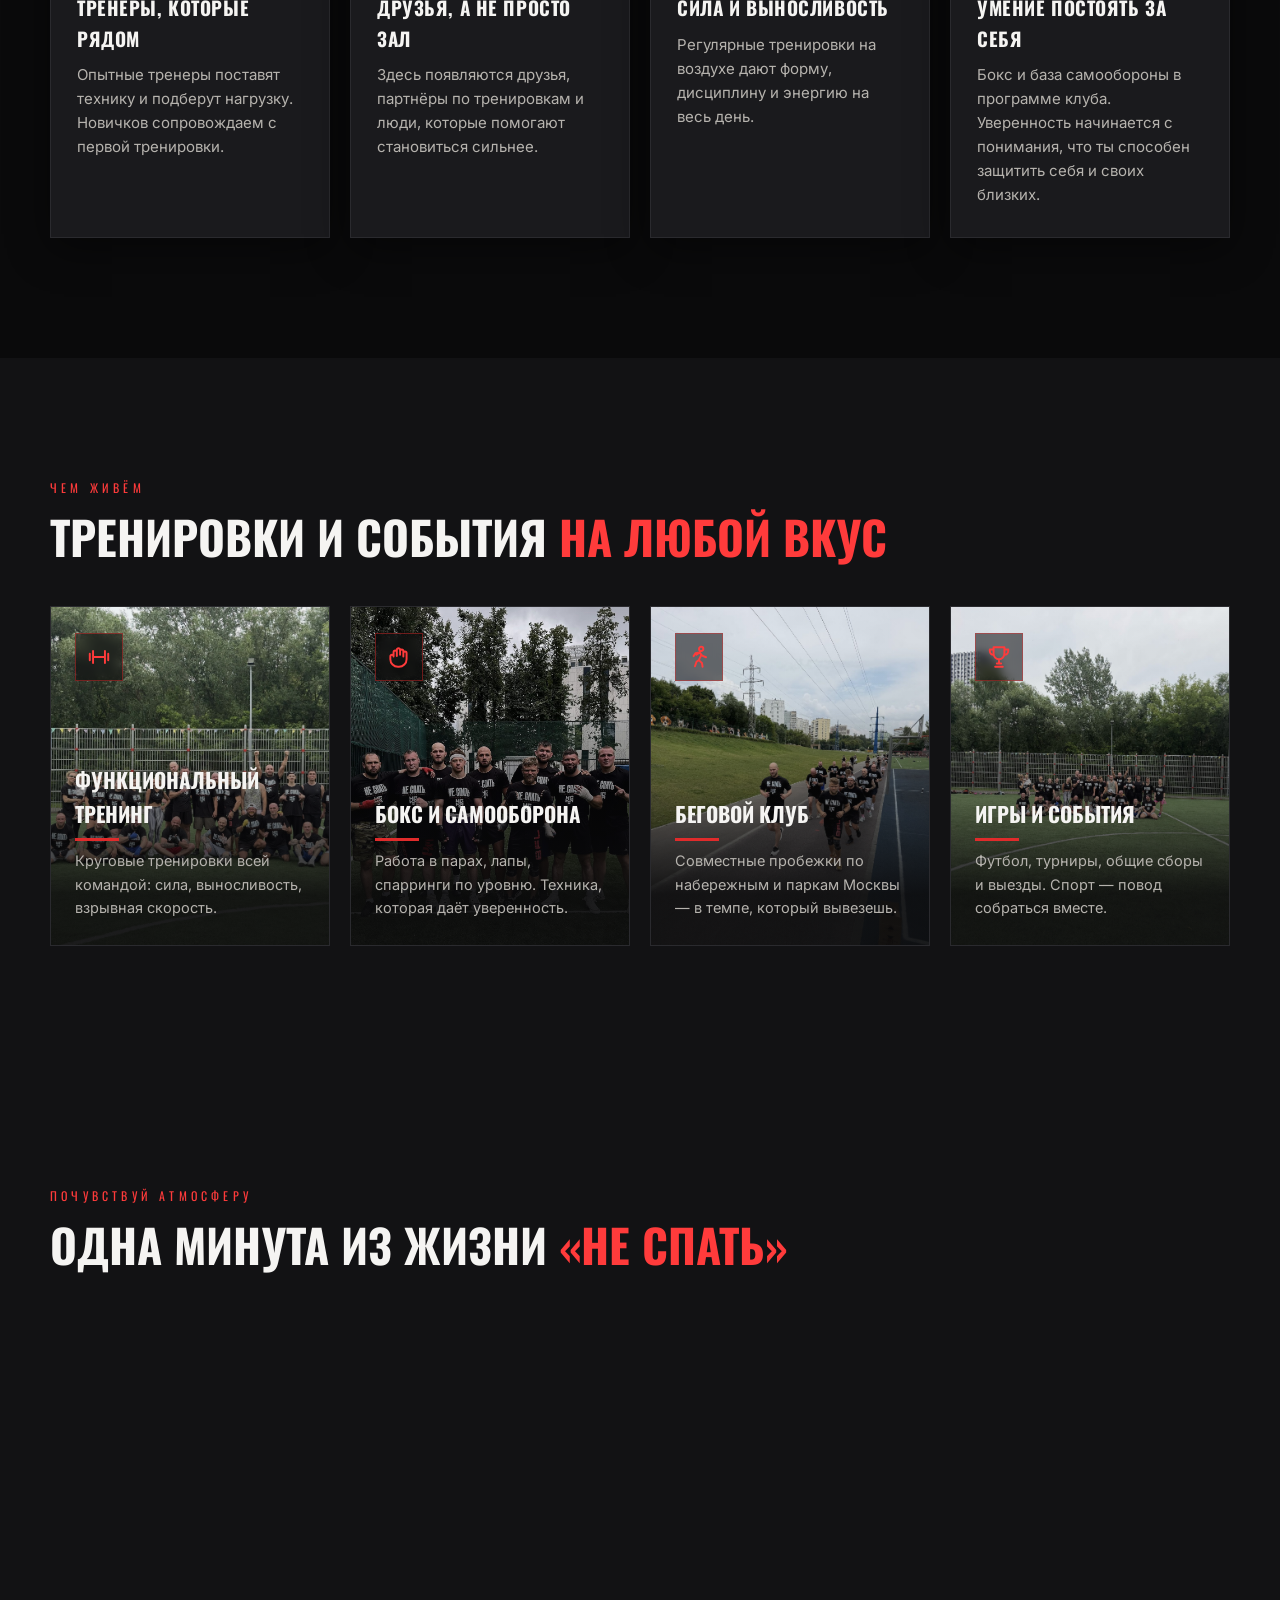
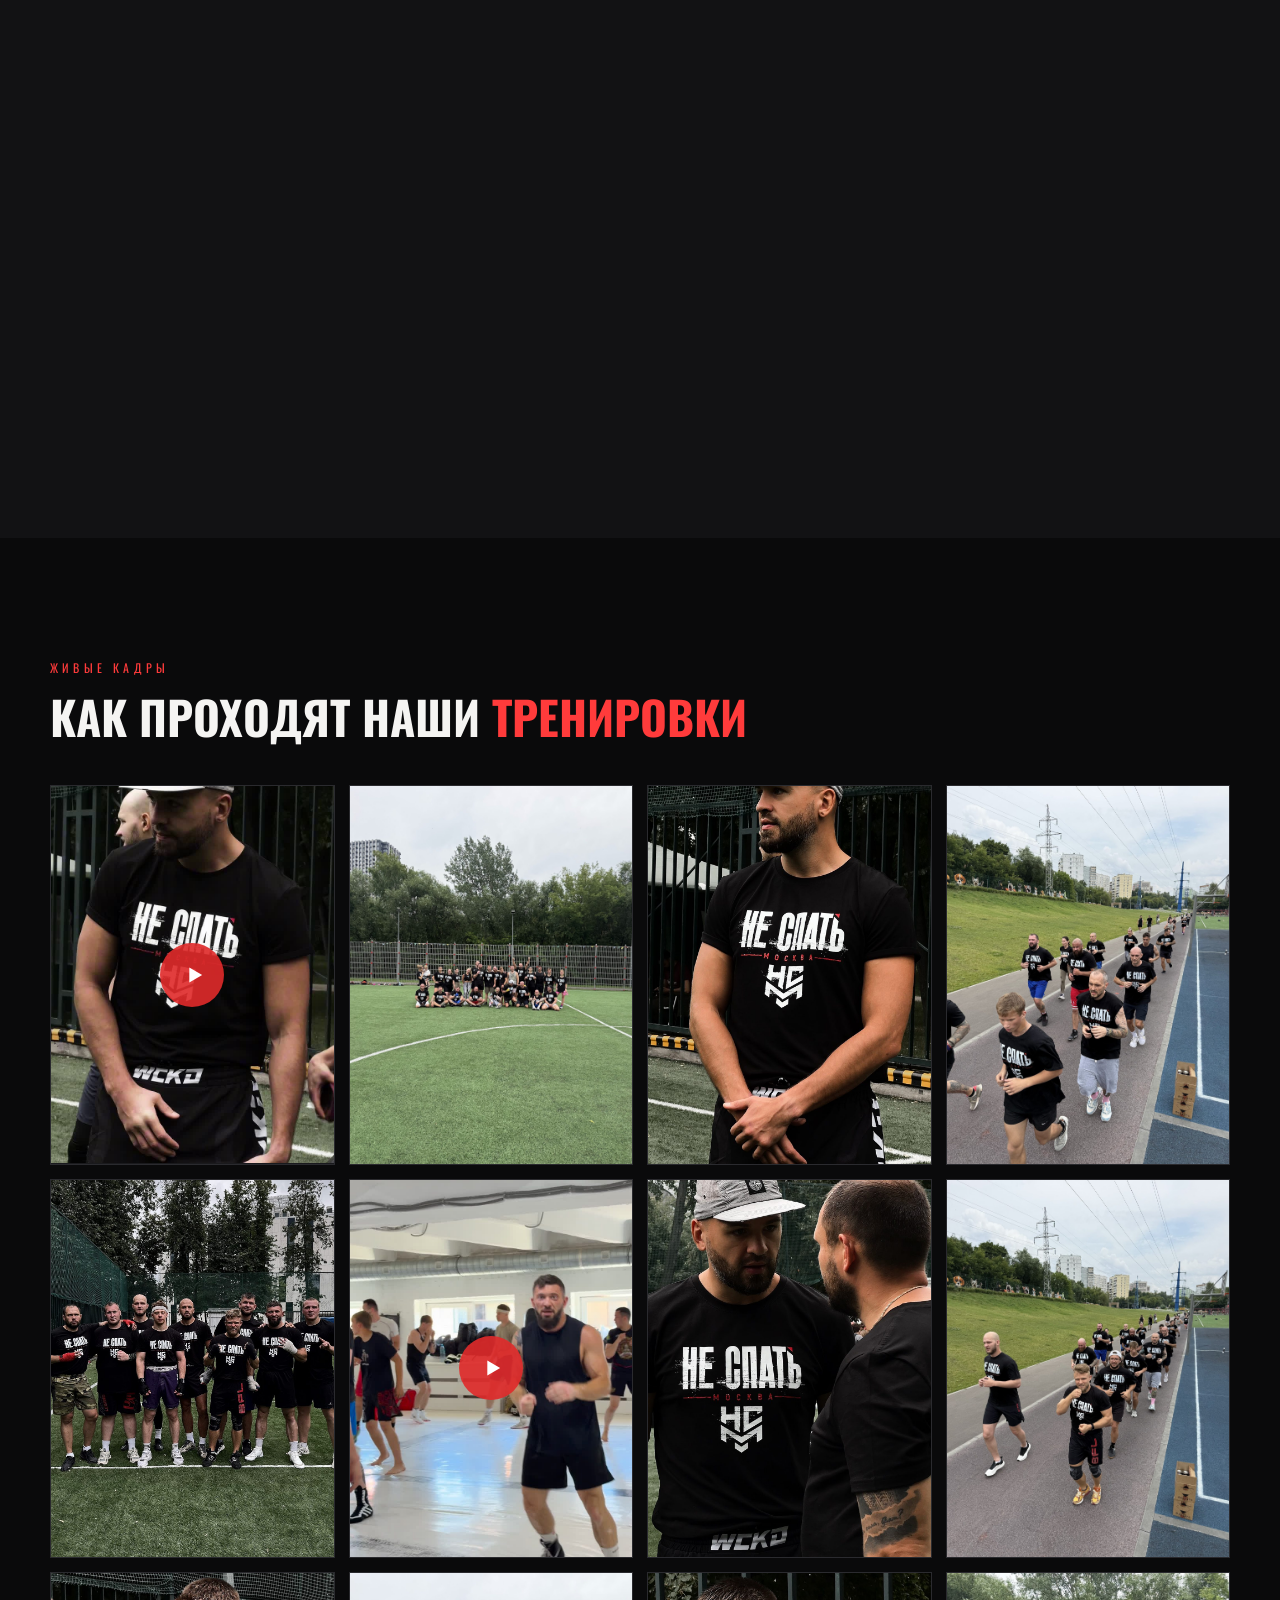
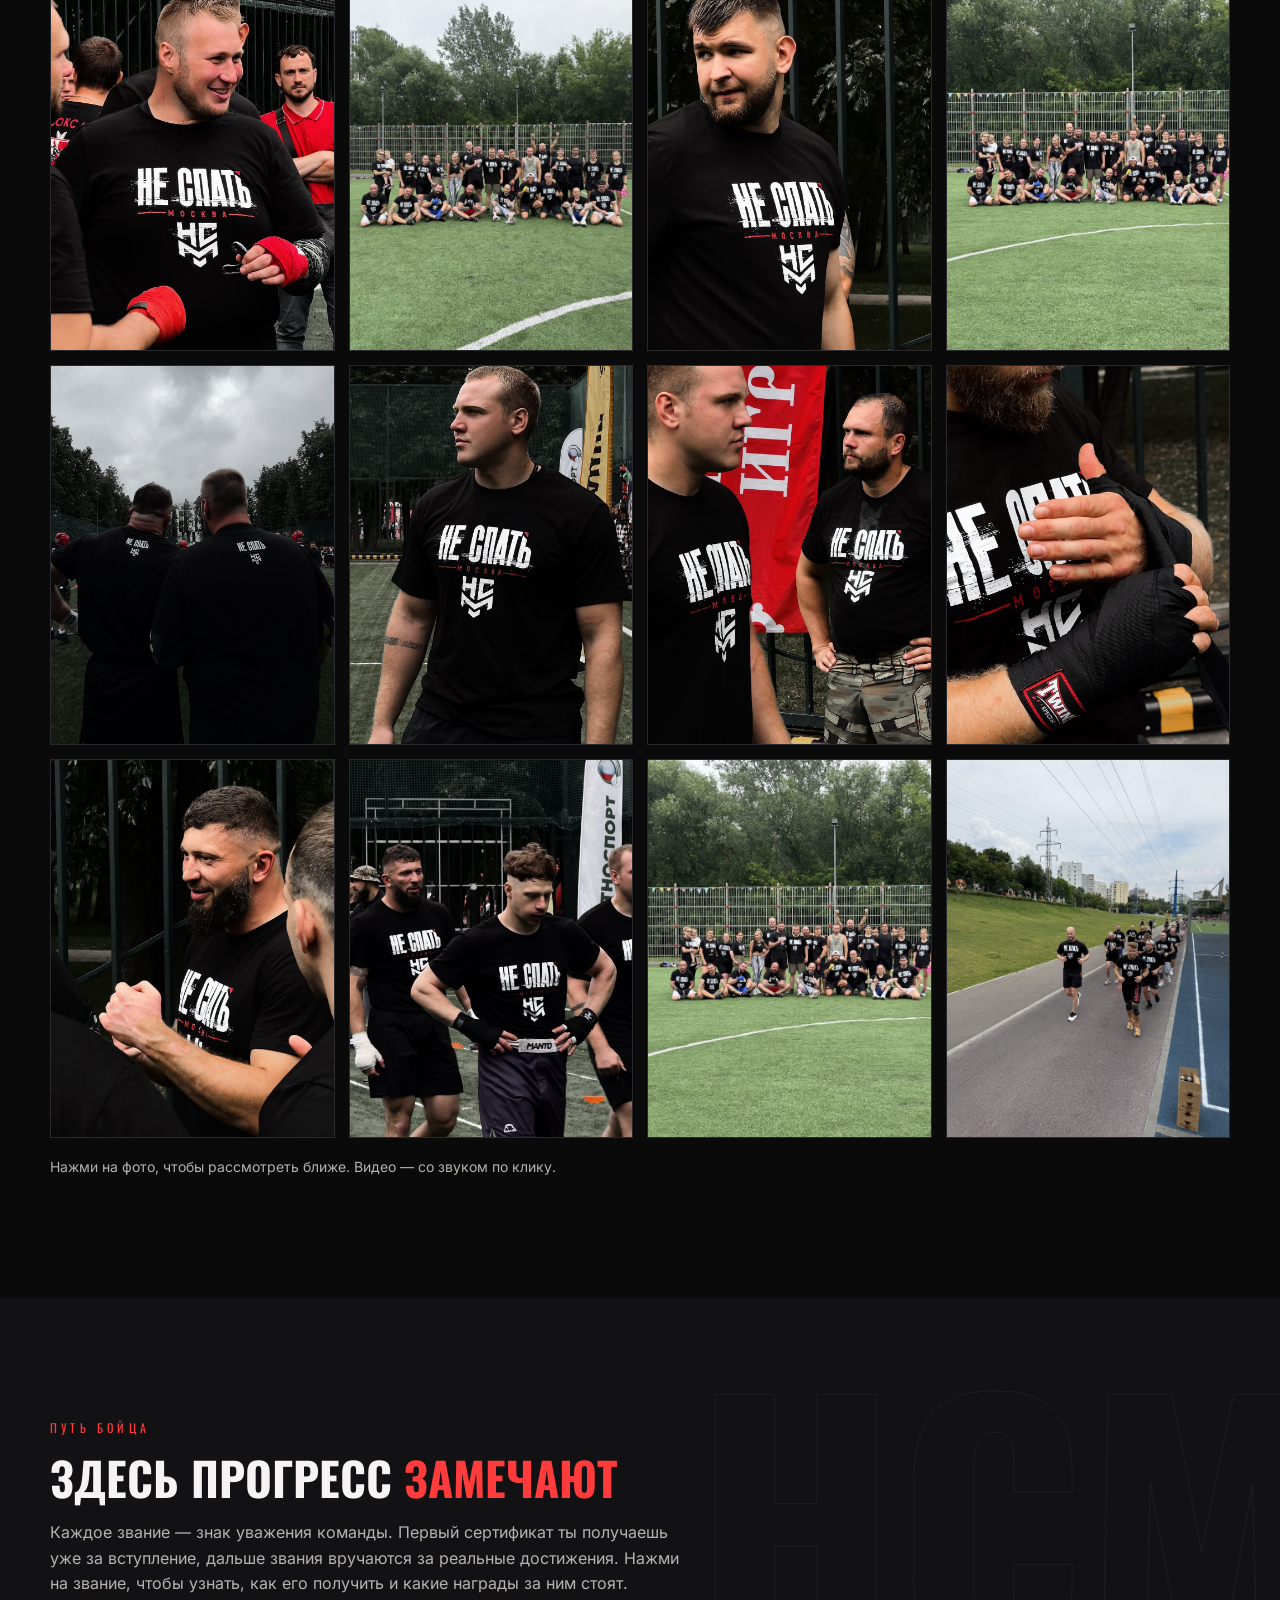
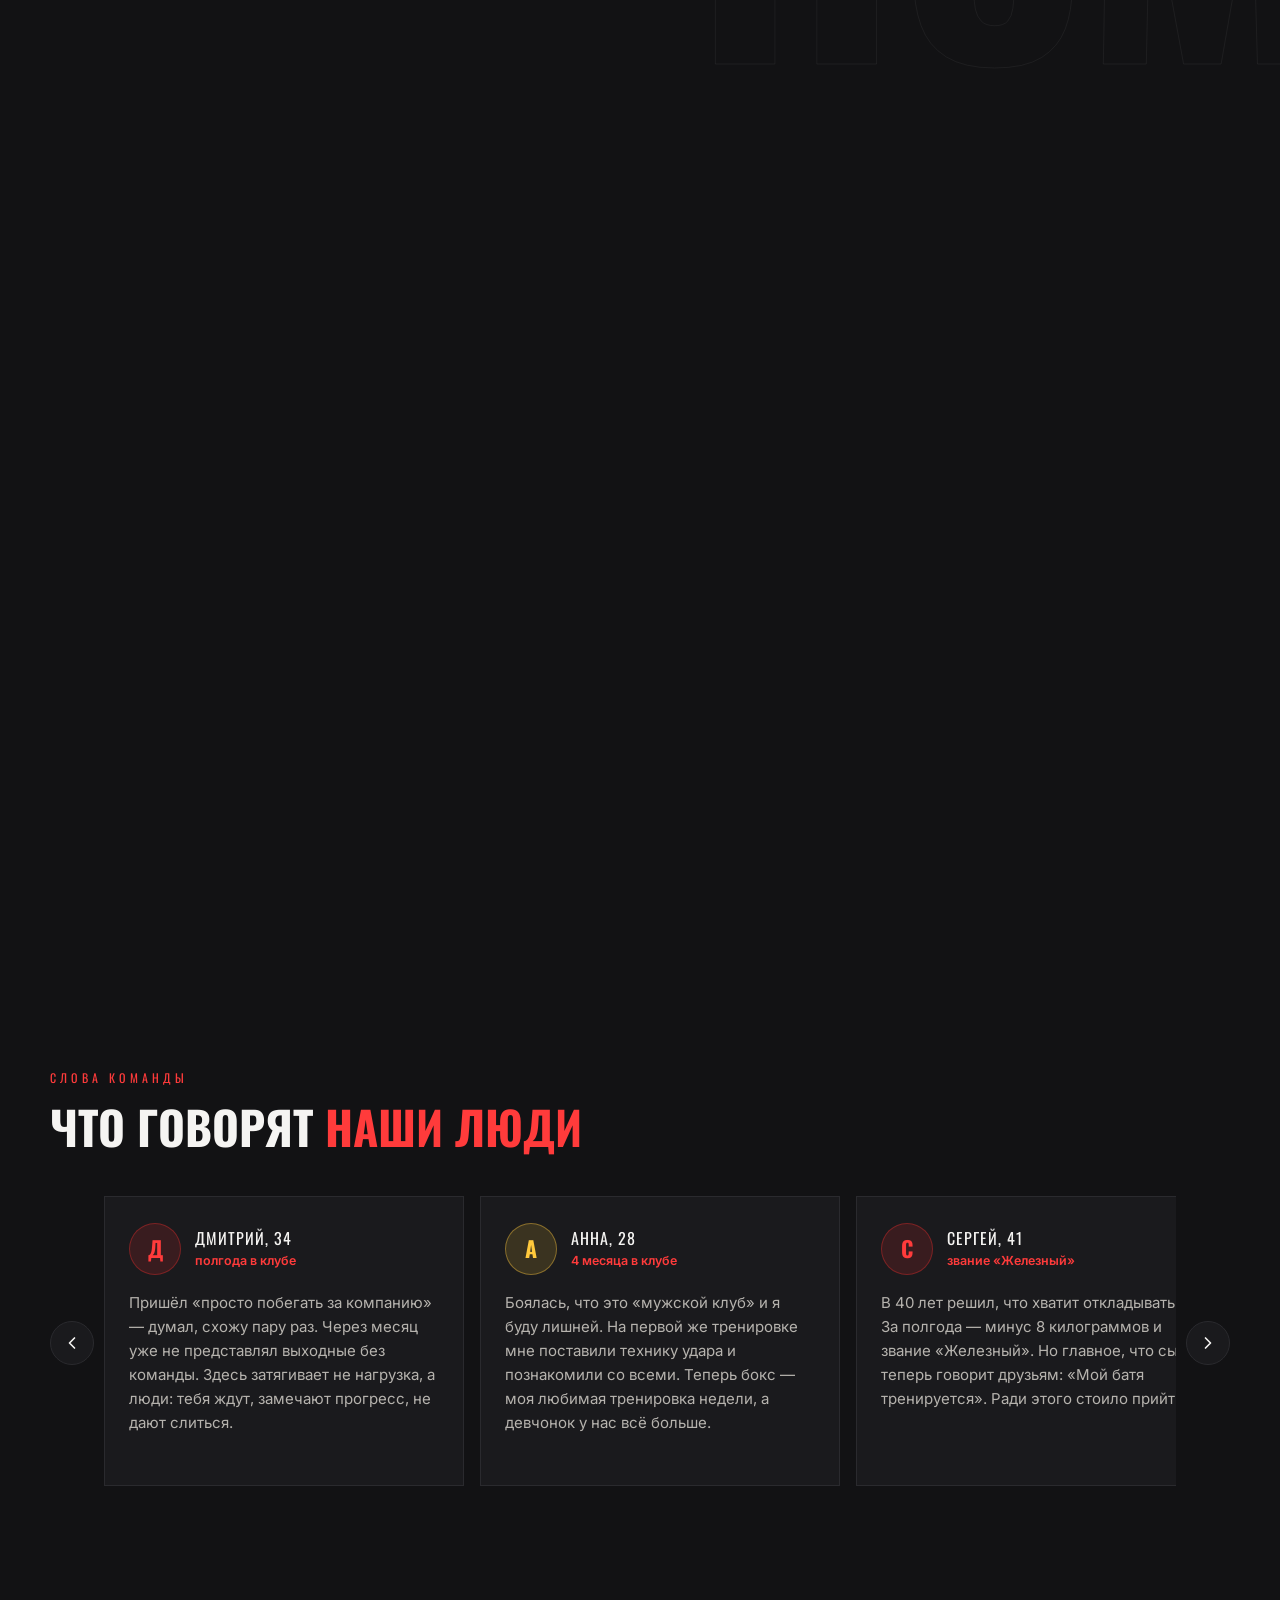
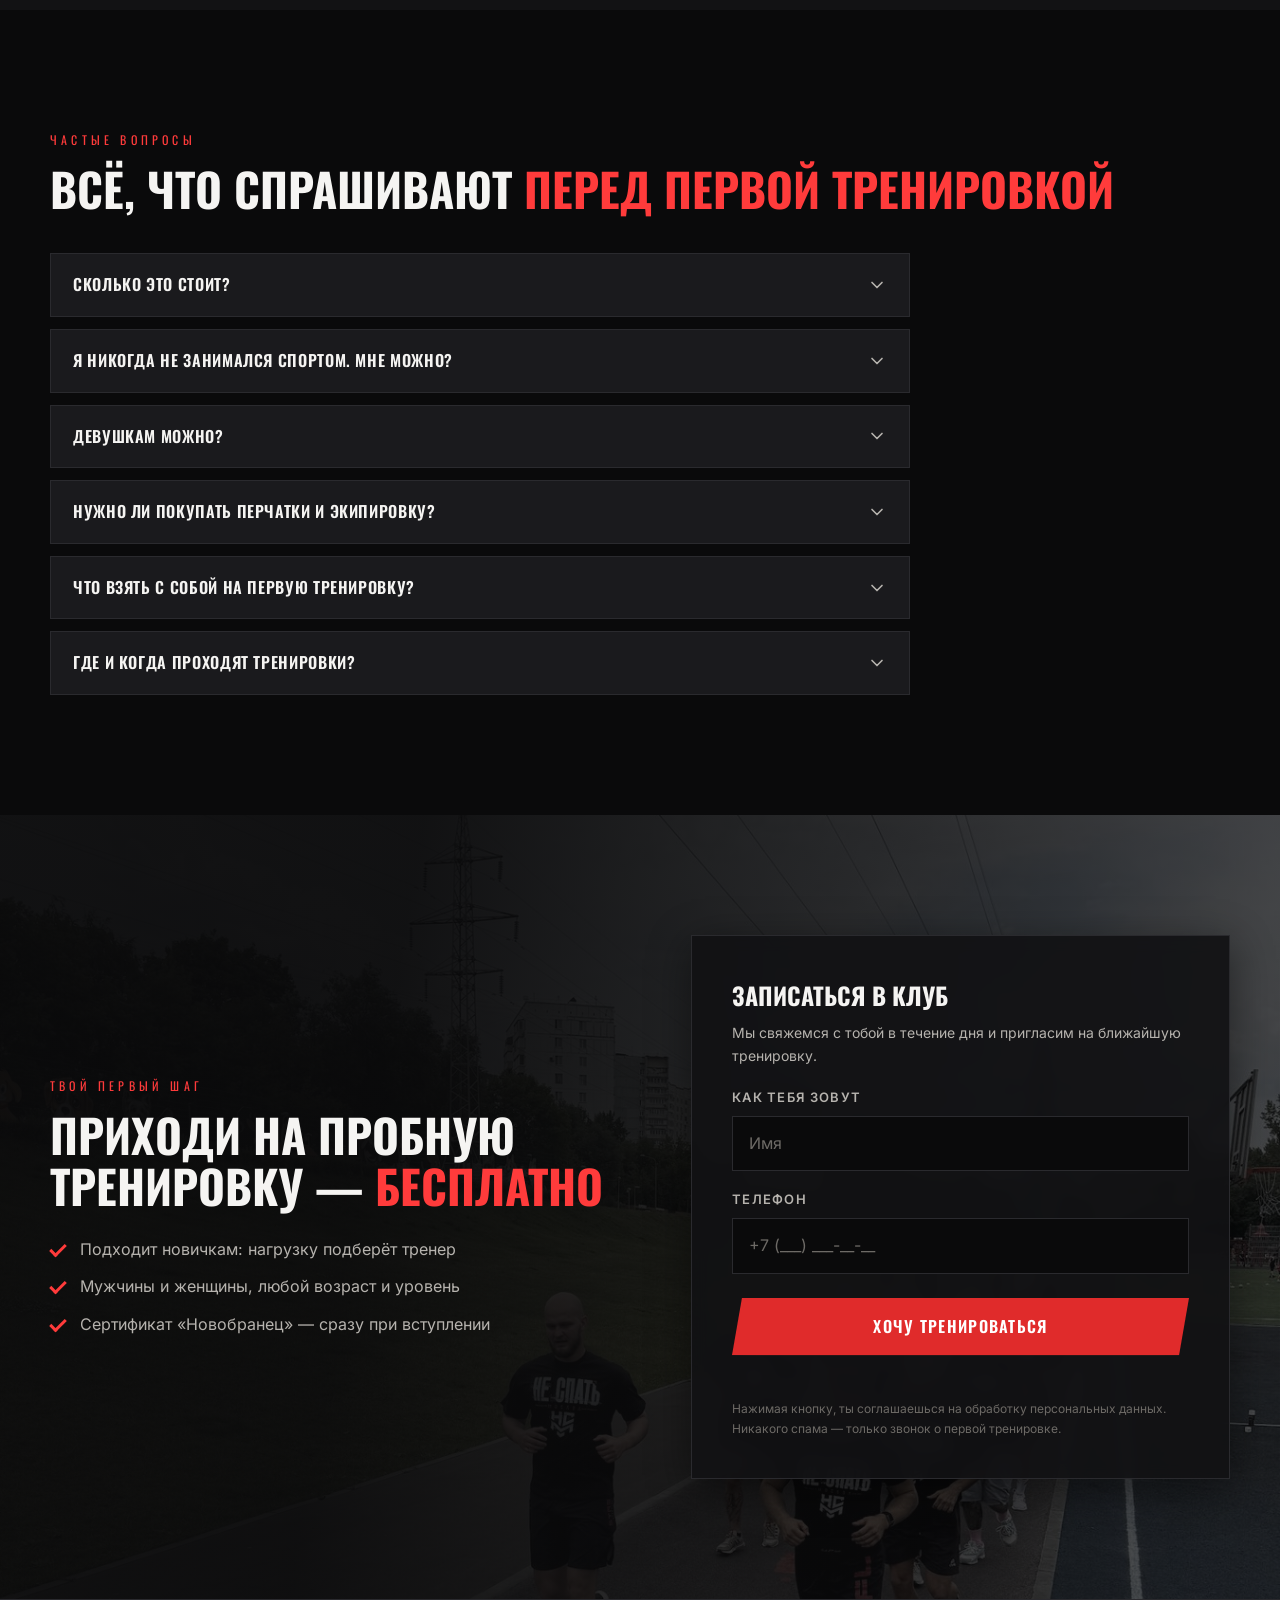
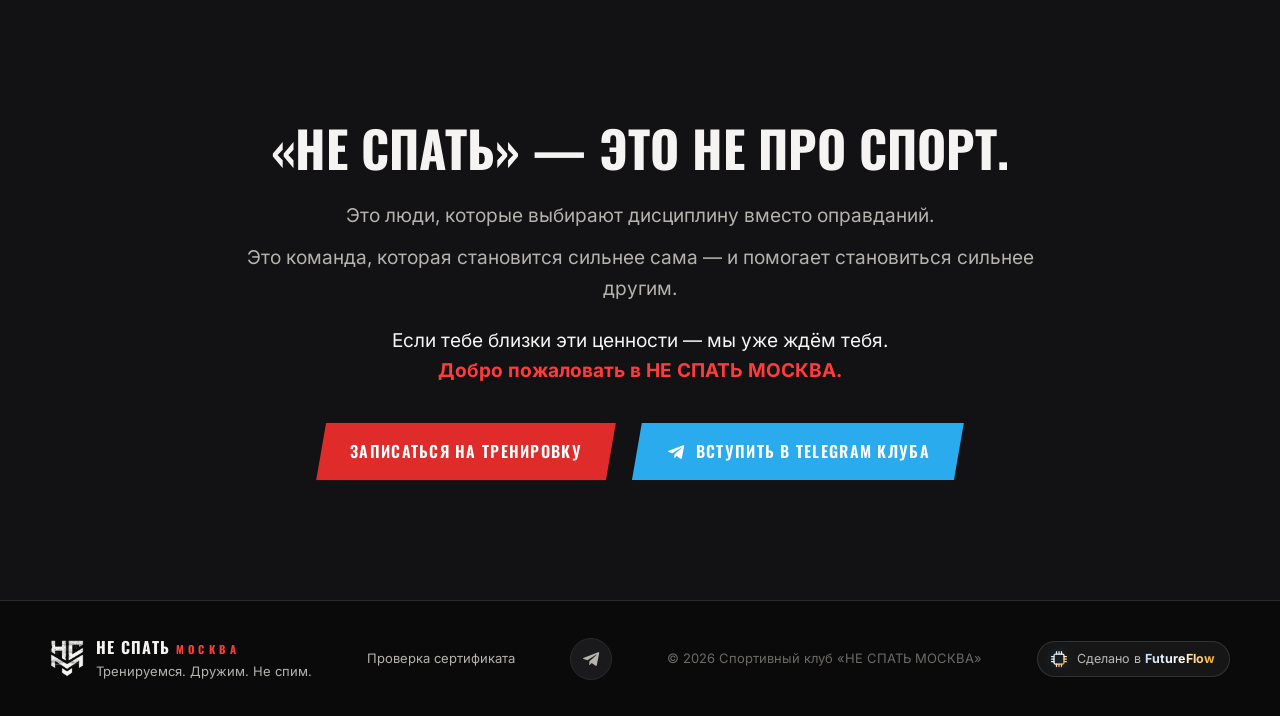
==== commit 6d66914b: "Бейдж FutureFlow — каноническая реализация Раньше бейдж был затонирован под палитру клуба (тёмная по" ====
--- a/index.html
+++ b/index.html
@@ -544,14 +544,13 @@
         </a>
       </div>
       <p class="footer__copy">© <span id="year">2026</span> Спортивный клуб «НЕ СПАТЬ МОСКВА»</p>
-      <a href="https://futureflow.ru" target="_blank" rel="noopener" aria-label="Сделано в FutureFlow"
-         style="display:inline-flex;align-items:center;gap:8px;padding:7px 14px 7px 11px;border-radius:100px;background:#141416;border:1px solid rgba(224,43,43,.35);color:rgba(255,255,255,.78);text-decoration:none;font:600 12.5px/1 system-ui,-apple-system,'Segoe UI',Roboto,Arial,sans-serif">
-        <svg width="20" height="20" viewBox="0 0 32 32" fill="none" stroke="url(#ffGrad)" stroke-width="2" stroke-linecap="round" stroke-linejoin="round" aria-hidden="true">
-          <defs><linearGradient id="ffGrad" x1="0" y1="0" x2="1" y2="1"><stop offset="0" stop-color="#c8dcf4"/><stop offset=".5" stop-color="#fff"/><stop offset="1" stop-color="#f5a623"/></linearGradient></defs>
+      <a class="ff-credit" href="https://futureflow.ru" target="_blank" rel="noopener" aria-label="Сайт разработан студией FutureFlow">
+        <svg class="ff-credit__mark" width="20" height="20" viewBox="0 0 32 32" aria-hidden="true" fill="none" stroke="url(#ffChipGrad)" stroke-width="2" stroke-linecap="round" stroke-linejoin="round">
+          <defs><linearGradient id="ffChipGrad" x1="0" y1="0" x2="1" y2="1"><stop offset="0" stop-color="#c8dcf4"/><stop offset="0.5" stop-color="#ffffff"/><stop offset="1" stop-color="#f5a623"/></linearGradient></defs>
           <rect x="8" y="8" width="16" height="16" rx="2.5"/>
           <path d="M12 8V4M16 8V4M20 8V4 M12 28V24M16 28V24M20 28V24 M8 12H4M8 16H4M8 20H4 M28 12H24M28 16H24M28 20H24"/>
         </svg>
-        <span>Сделано в&nbsp;<span style="font-weight:700;background:linear-gradient(90deg,#c8dcf4,#fff 50%,#f5a623);-webkit-background-clip:text;background-clip:text;-webkit-text-fill-color:transparent;color:transparent">FutureFlow</span></span>
+        <span>Сделано в&nbsp;<span class="ff-credit__brand">FutureFlow</span></span>
       </a>
     </div>
   </footer>
--- a/assets/css/style.css
+++ b/assets/css/style.css
@@ -477,6 +477,29 @@
 .community__welcome strong { color: var(--c-accent-hot); }
 .community__actions { display: flex; gap: 16px; justify-content: center; flex-wrap: wrap; }
 
+/* ---------- Бейдж студии-разработчика ----------
+   Каноническая реализация FutureFlow: полупрозрачная подложка (подходит любому
+   тёмному фону), градиентная надпись, свечение у чипа и ховер.
+   Цвета бейджа под сайт НЕ перекрашиваем — это фирменный знак. */
+.ff-credit {
+  display: inline-flex; align-items: center; gap: 8px;
+  padding: 7px 14px 7px 11px; border-radius: 100px;
+  background: rgba(255,255,255,.05); border: 1px solid rgba(255,255,255,.12);
+  color: rgba(255,255,255,.7); text-decoration: none; font-size: 12.5px;
+  transition: background .2s ease, border-color .2s ease, color .2s ease, transform .2s ease;
+}
+.ff-credit:hover, .ff-credit:focus-visible {
+  background: rgba(255,255,255,.1); border-color: rgba(255,255,255,.25);
+  color: #fff; transform: translateY(-1px);
+}
+.ff-credit__mark { display: block; flex-shrink: 0; filter: drop-shadow(0 0 6px rgba(74, 139, 217, .35)); }
+.ff-credit__brand {
+  font-weight: 700; letter-spacing: .01em;
+  background: linear-gradient(90deg, #c8dcf4 0%, #ffffff 50%, #f5a623 100%);
+  -webkit-background-clip: text; background-clip: text;
+  -webkit-text-fill-color: transparent; color: transparent;
+}
+
 /* ---------- Footer ---------- */
 .footer { background: var(--c-bg); border-top: 1px solid var(--c-border); padding: 34px 0; }
 .footer__inner { display: flex; flex-wrap: wrap; gap: 20px; align-items: center; justify-content: space-between; }
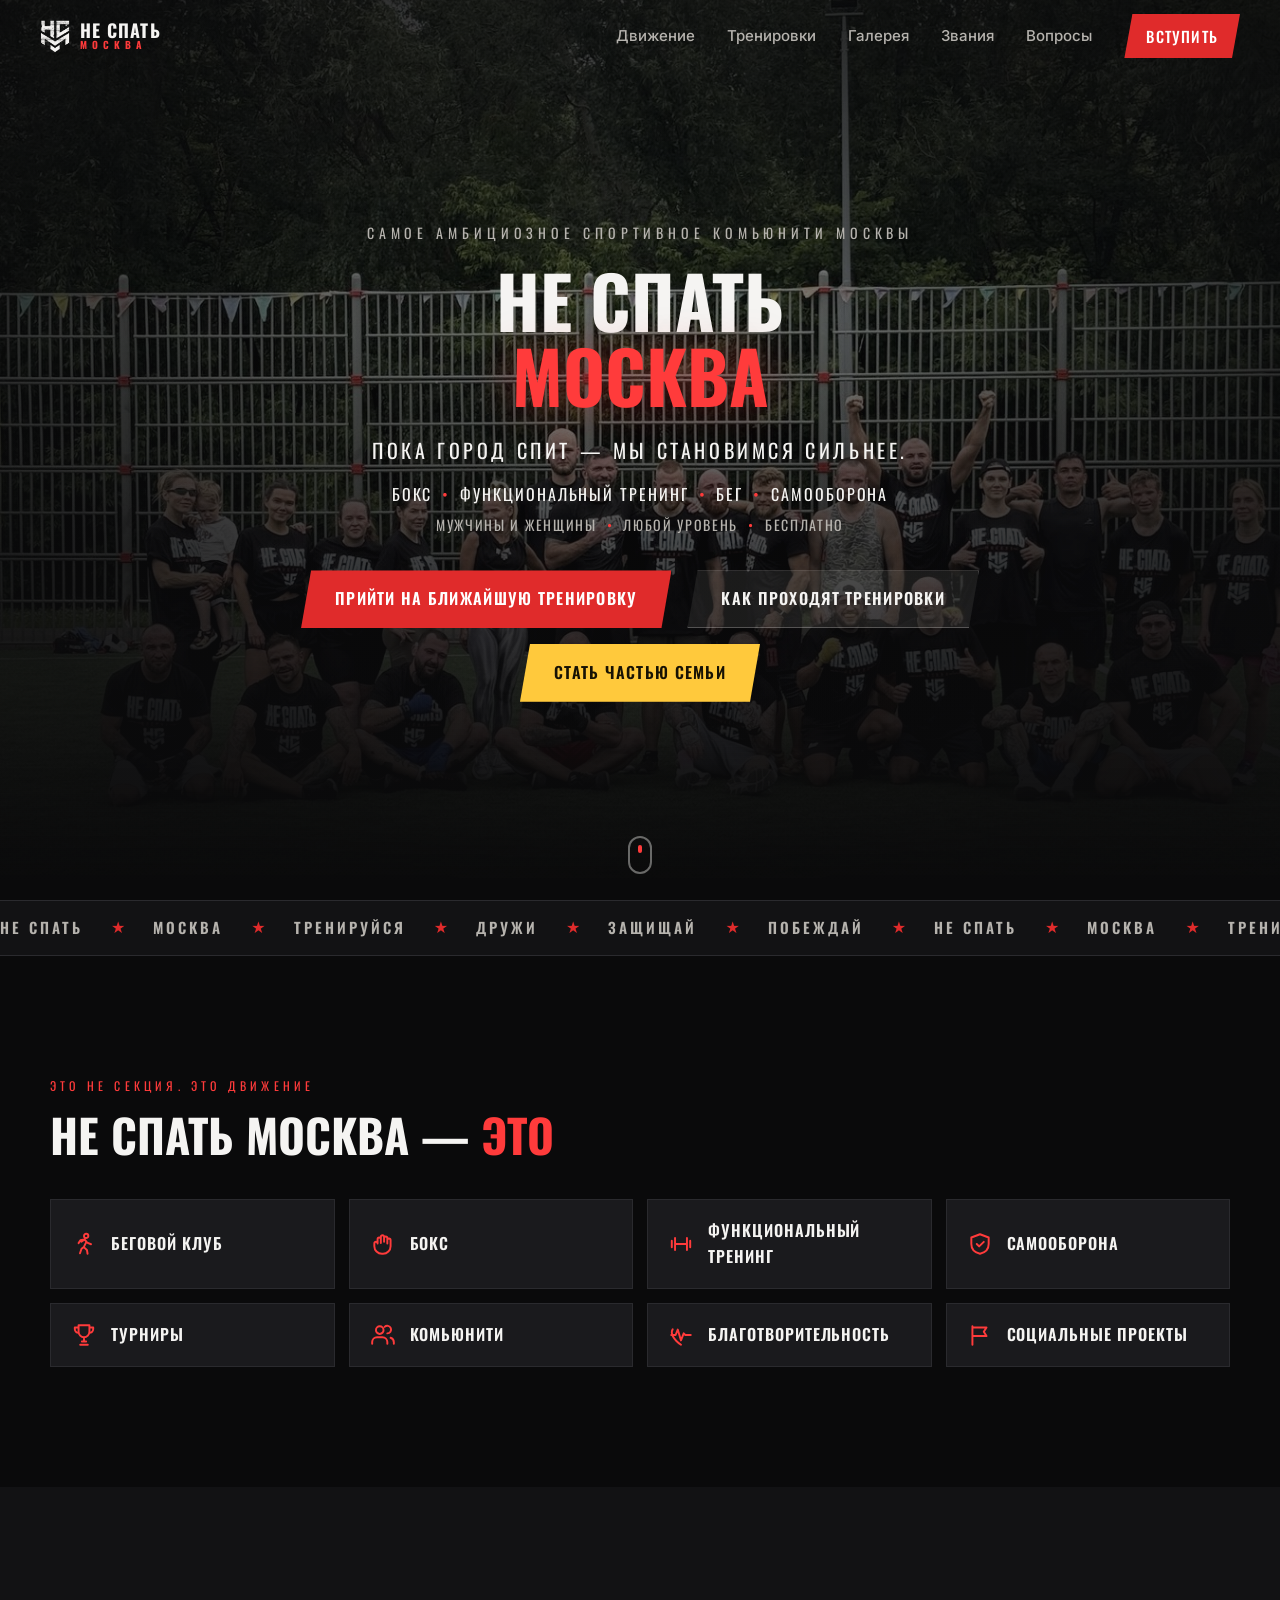
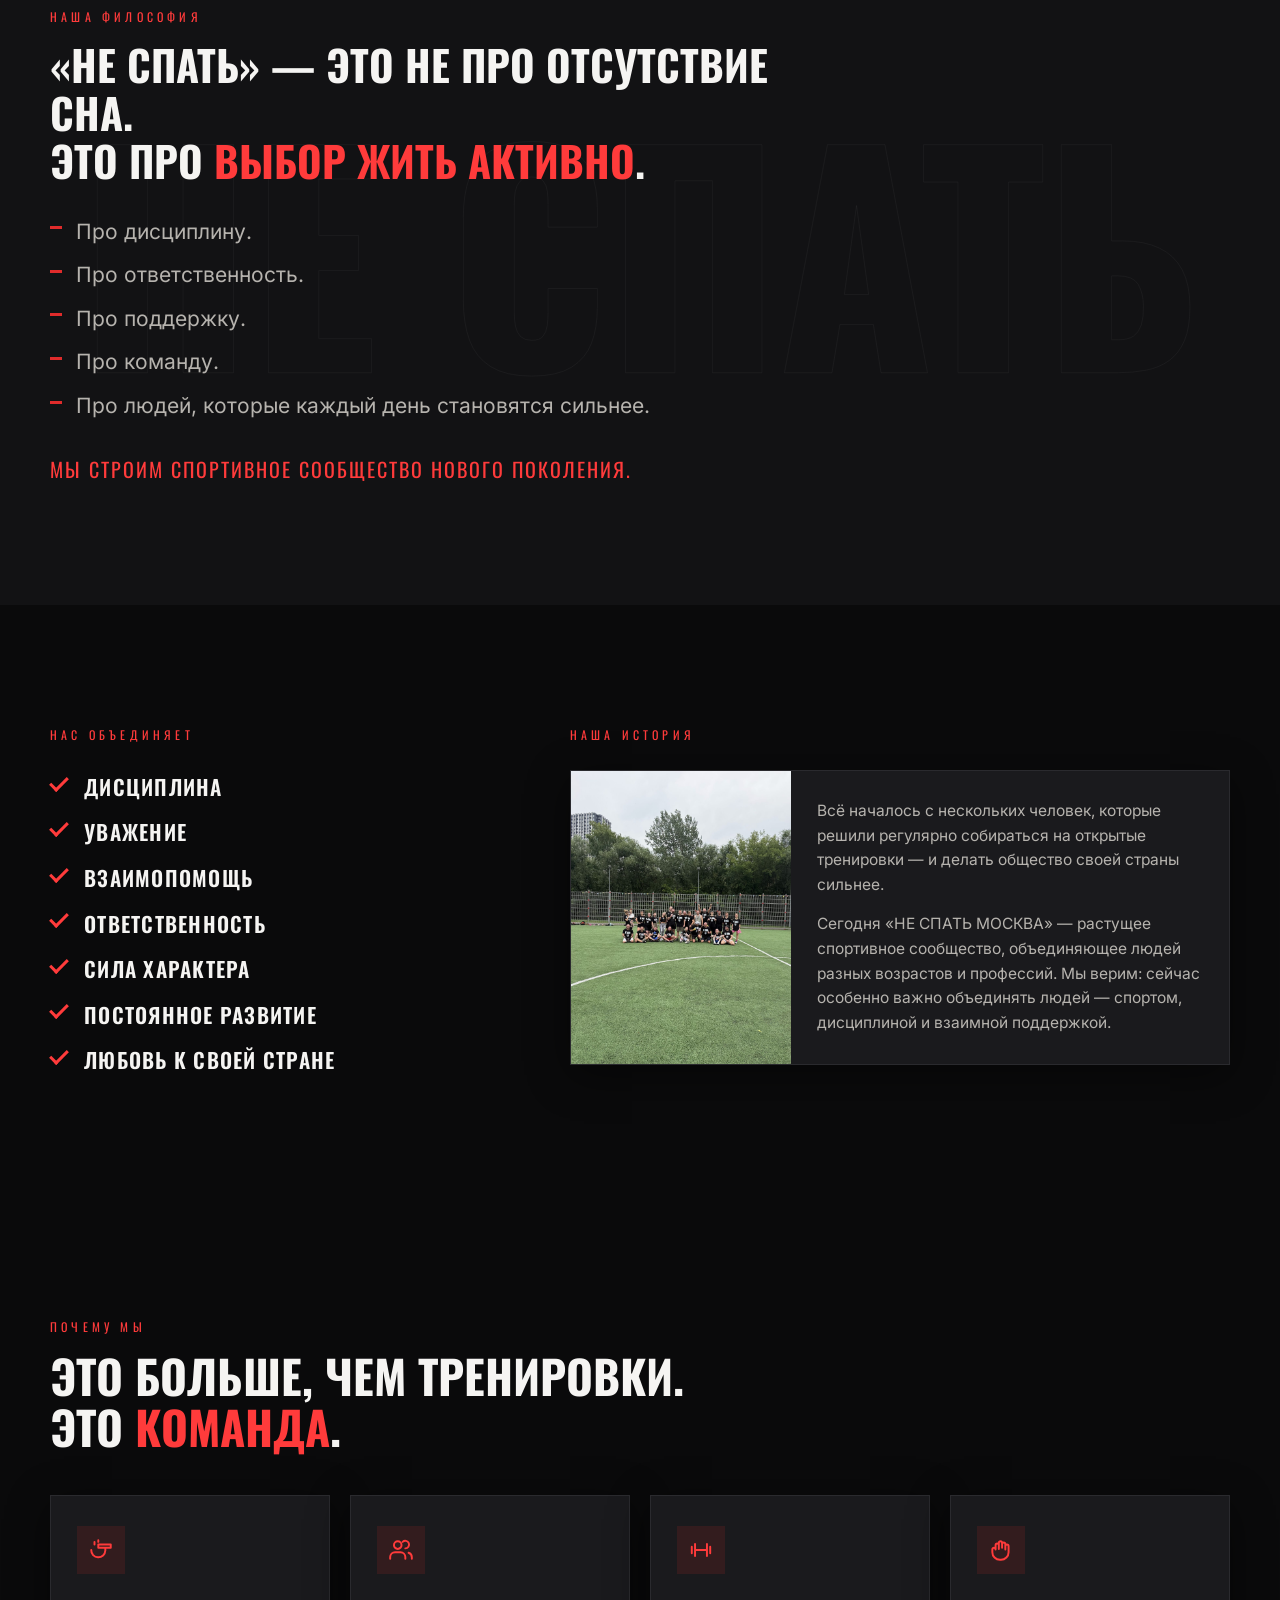
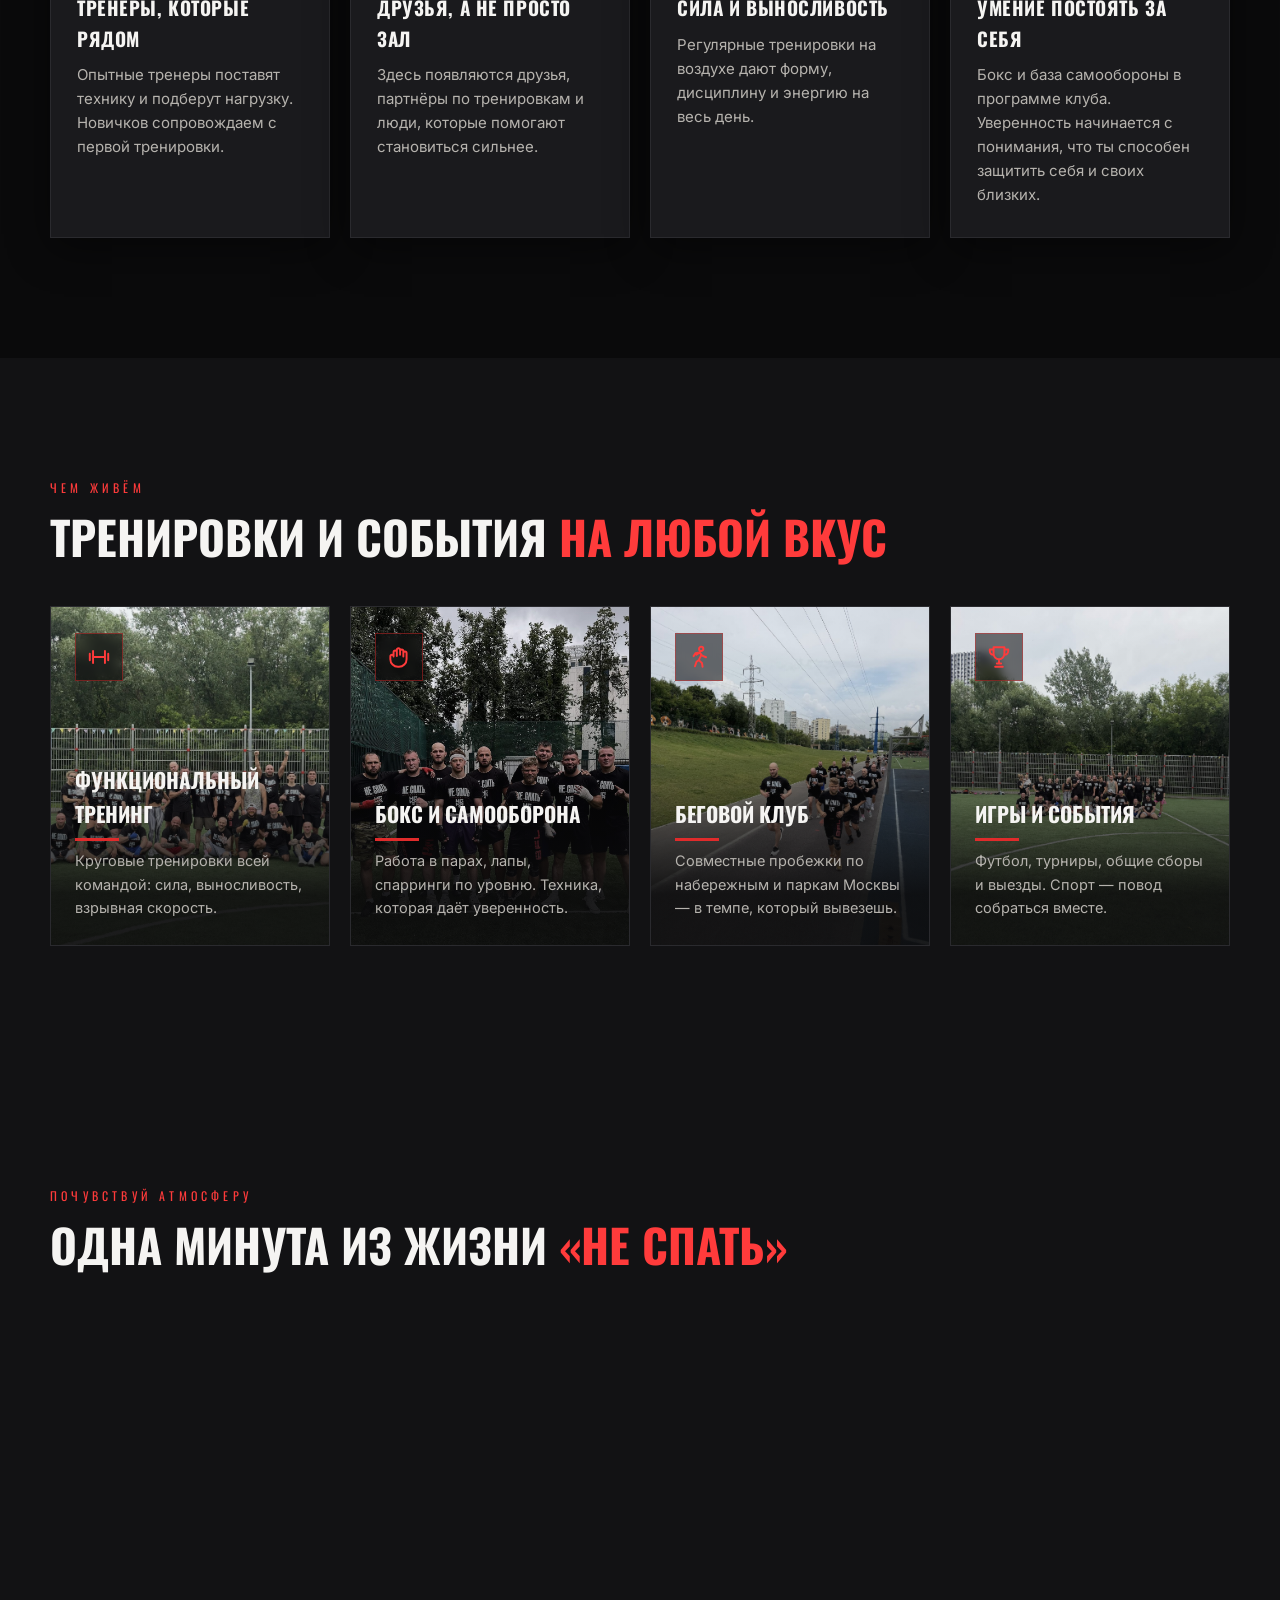
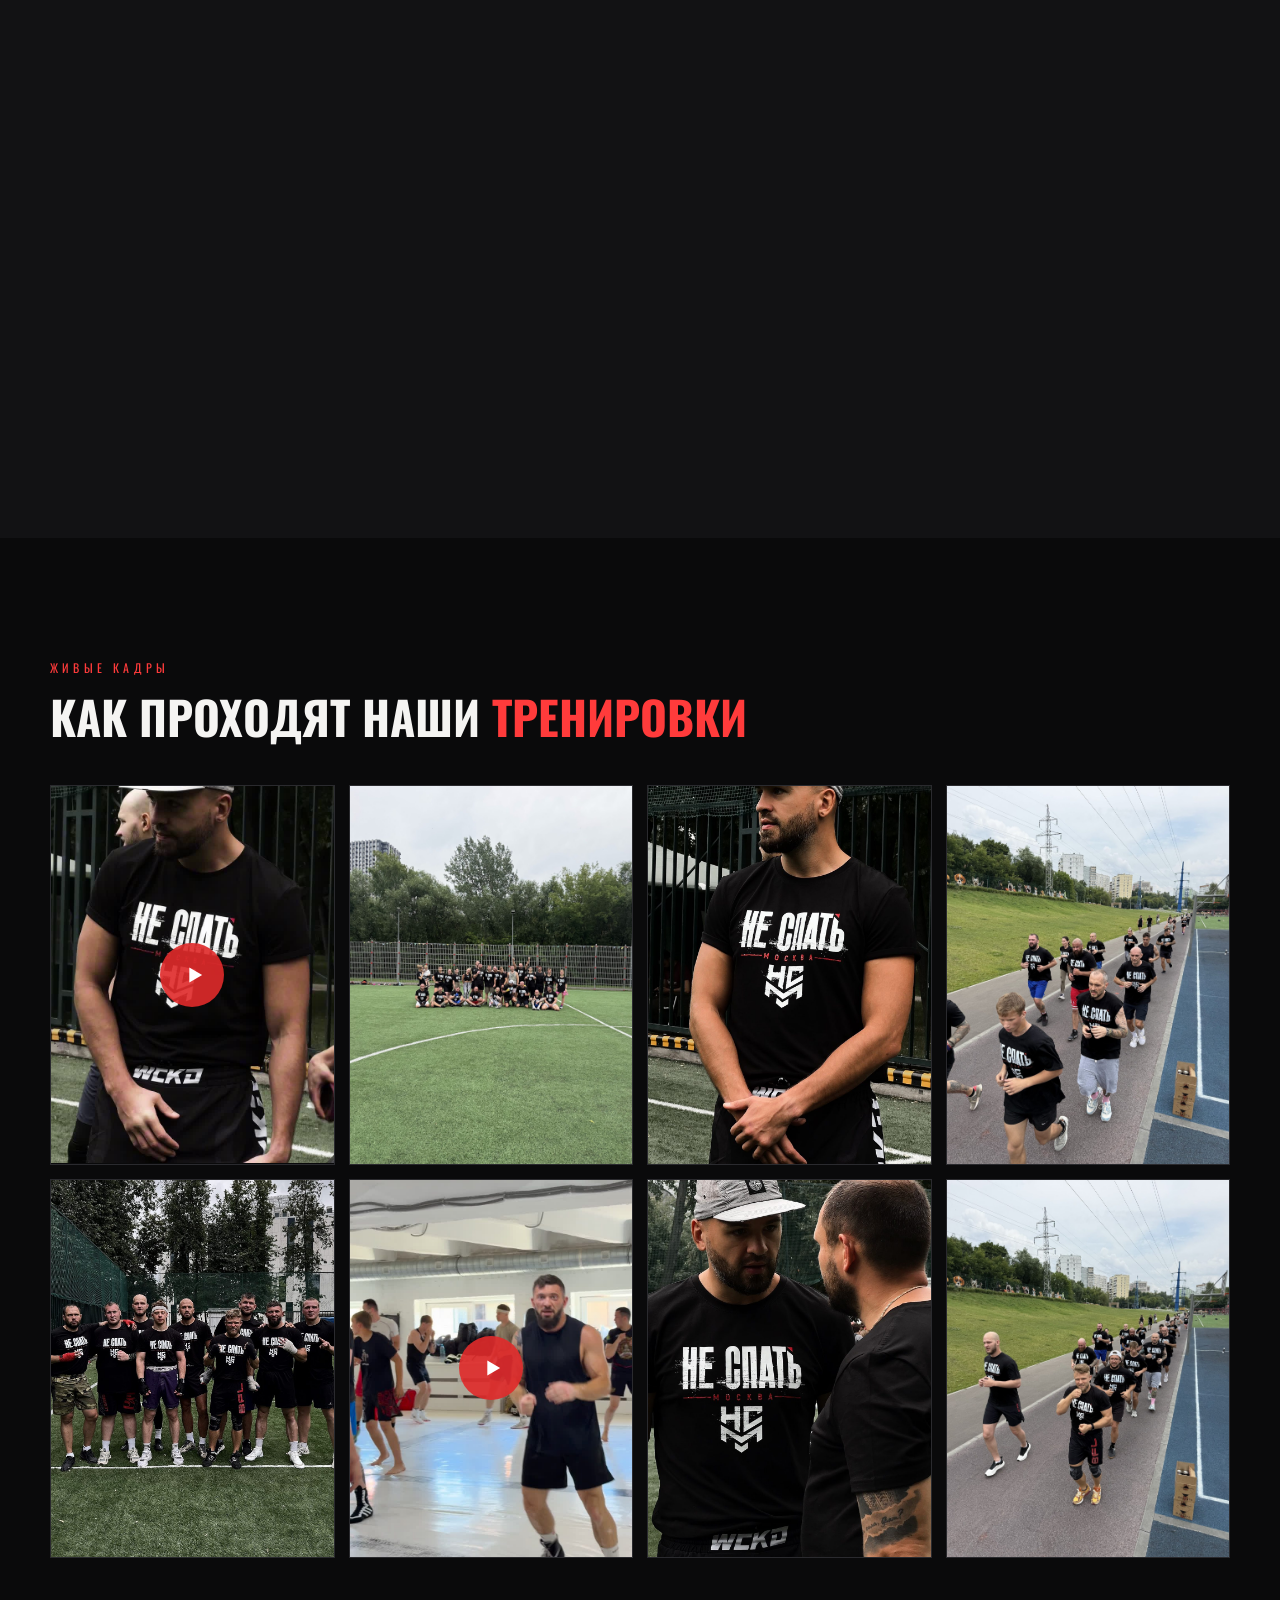
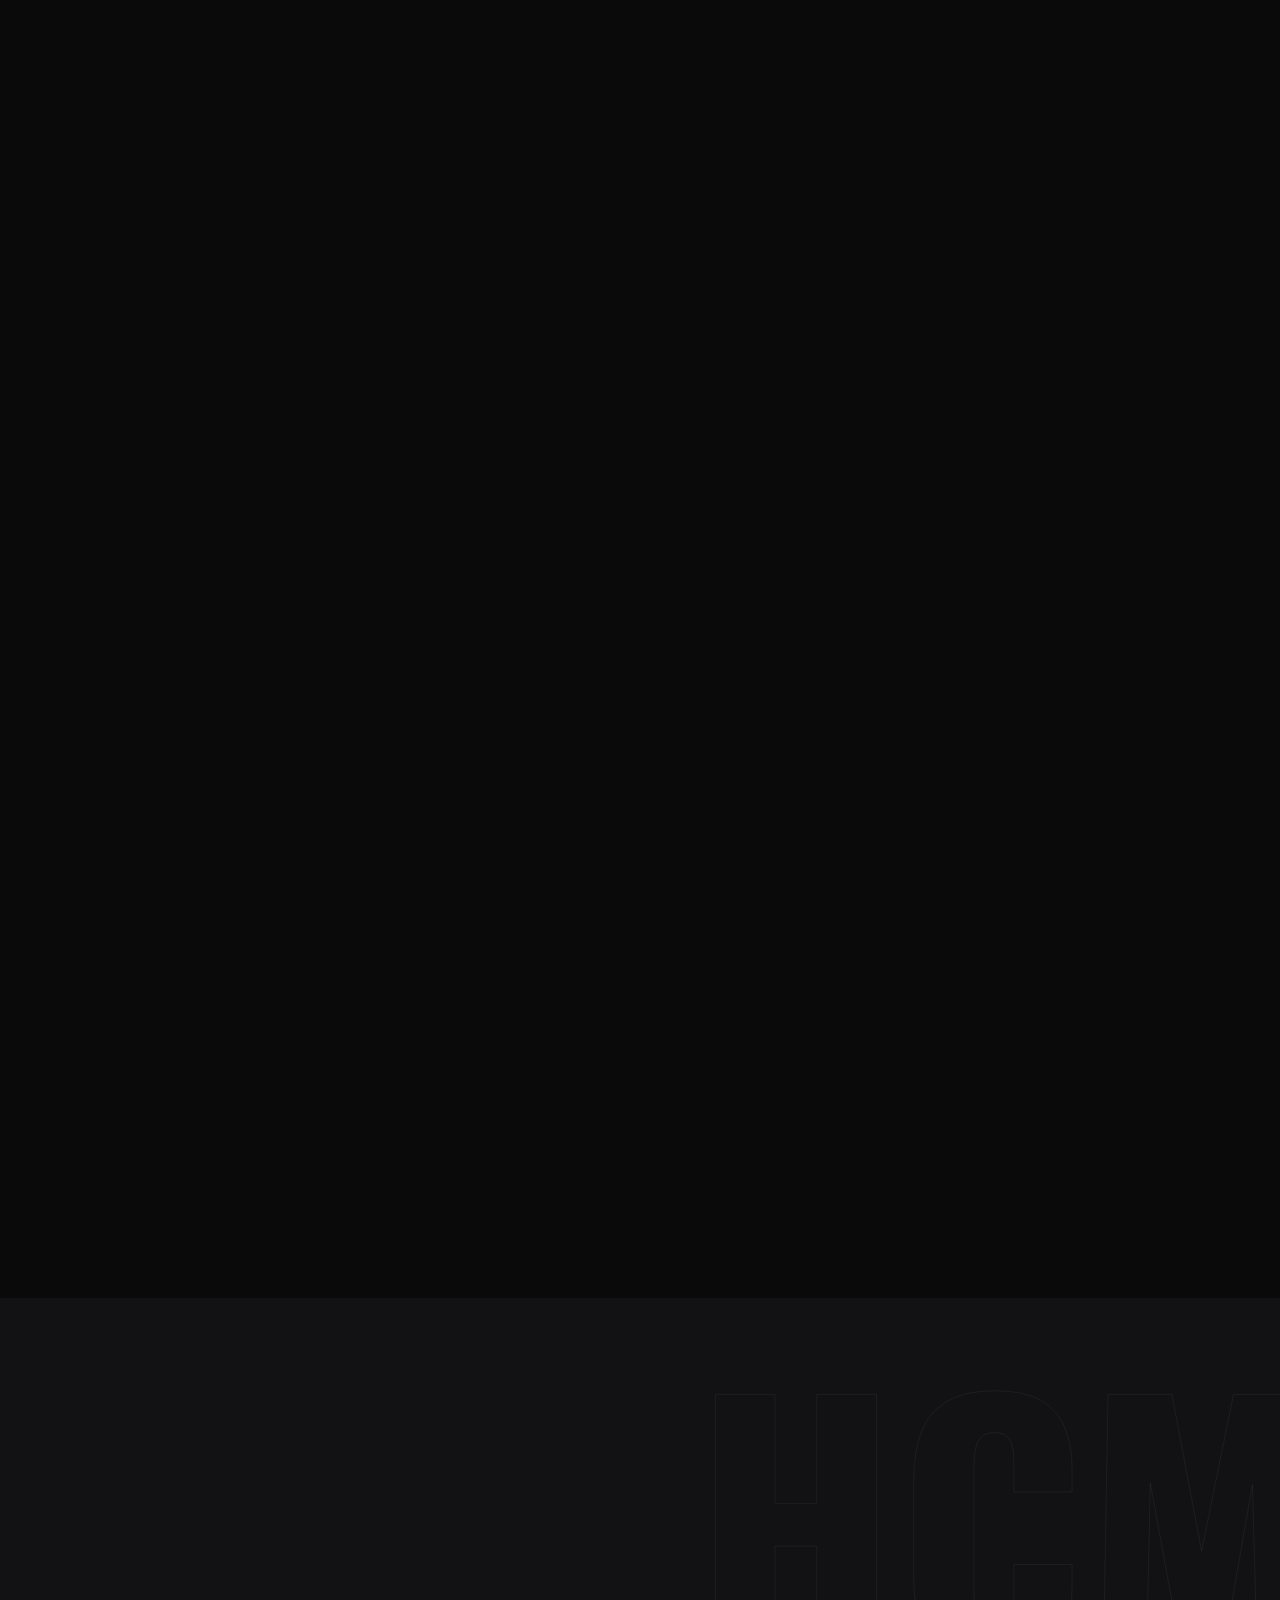
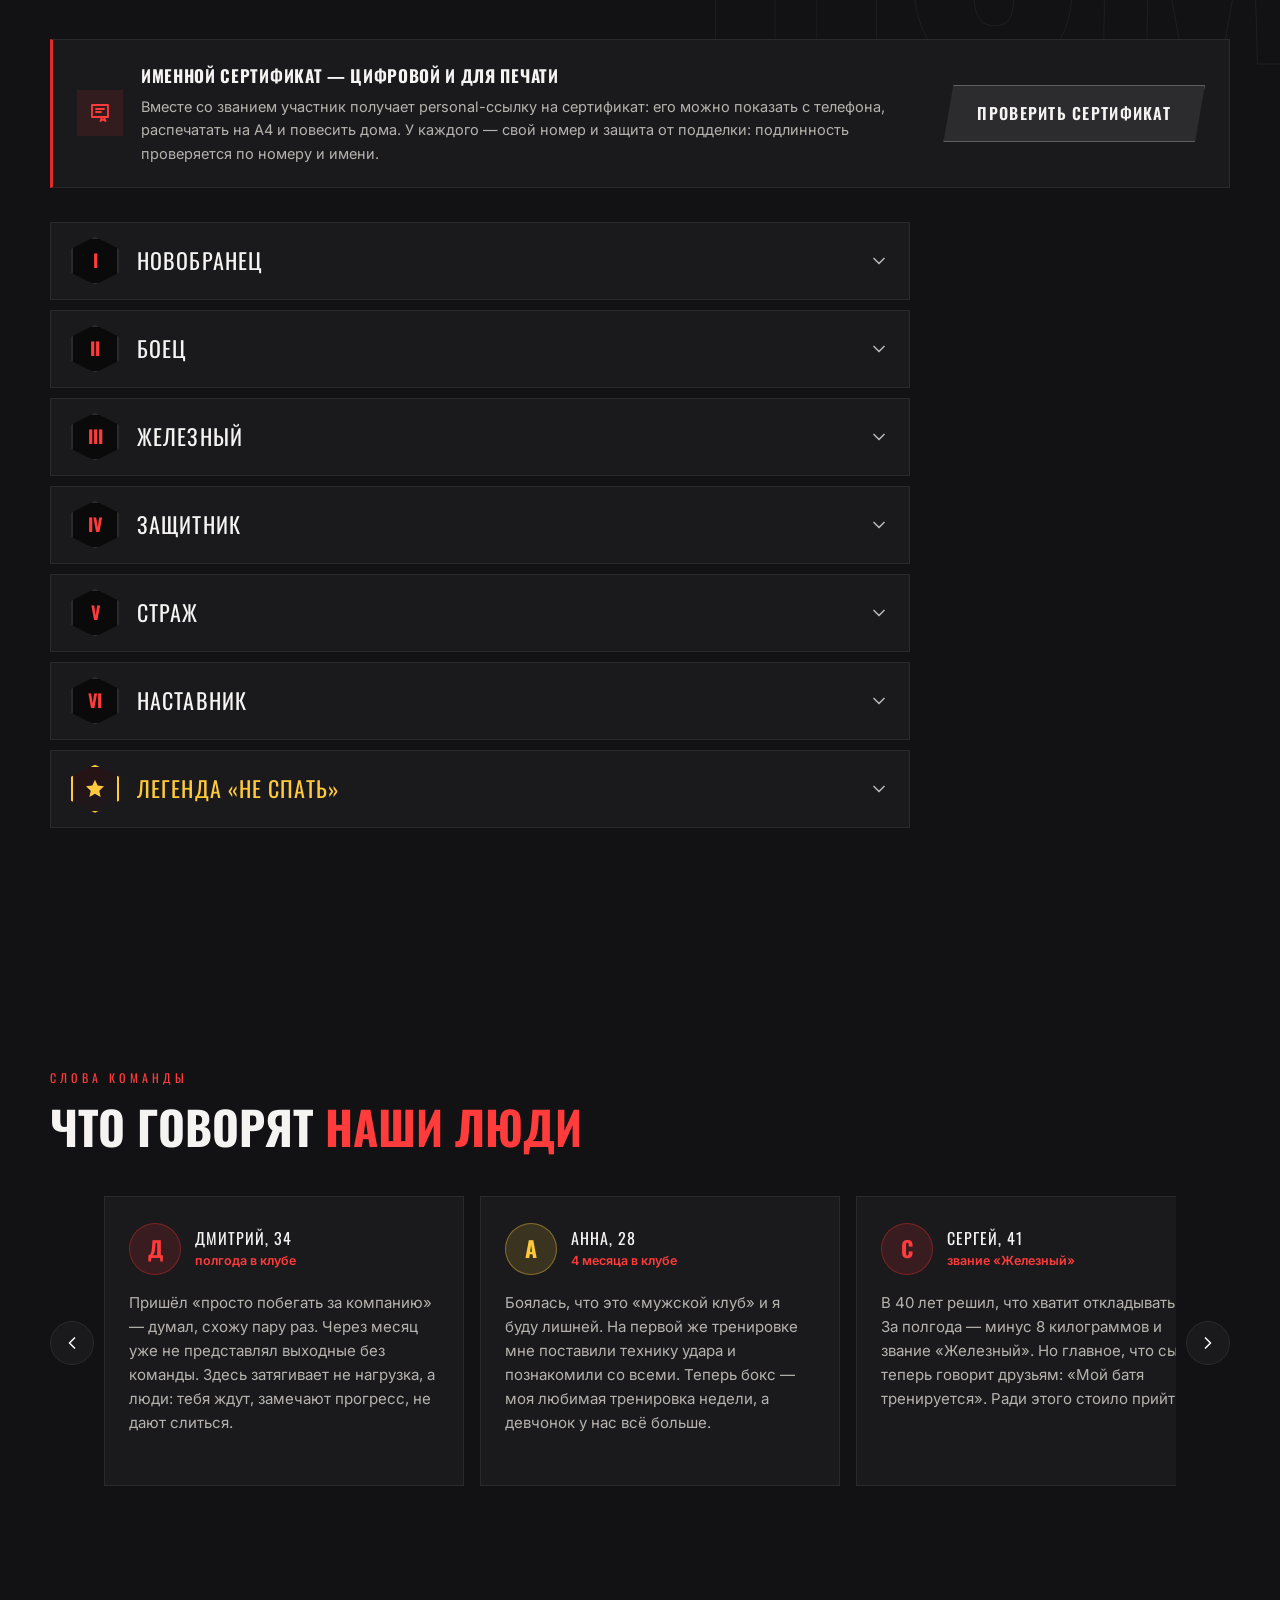
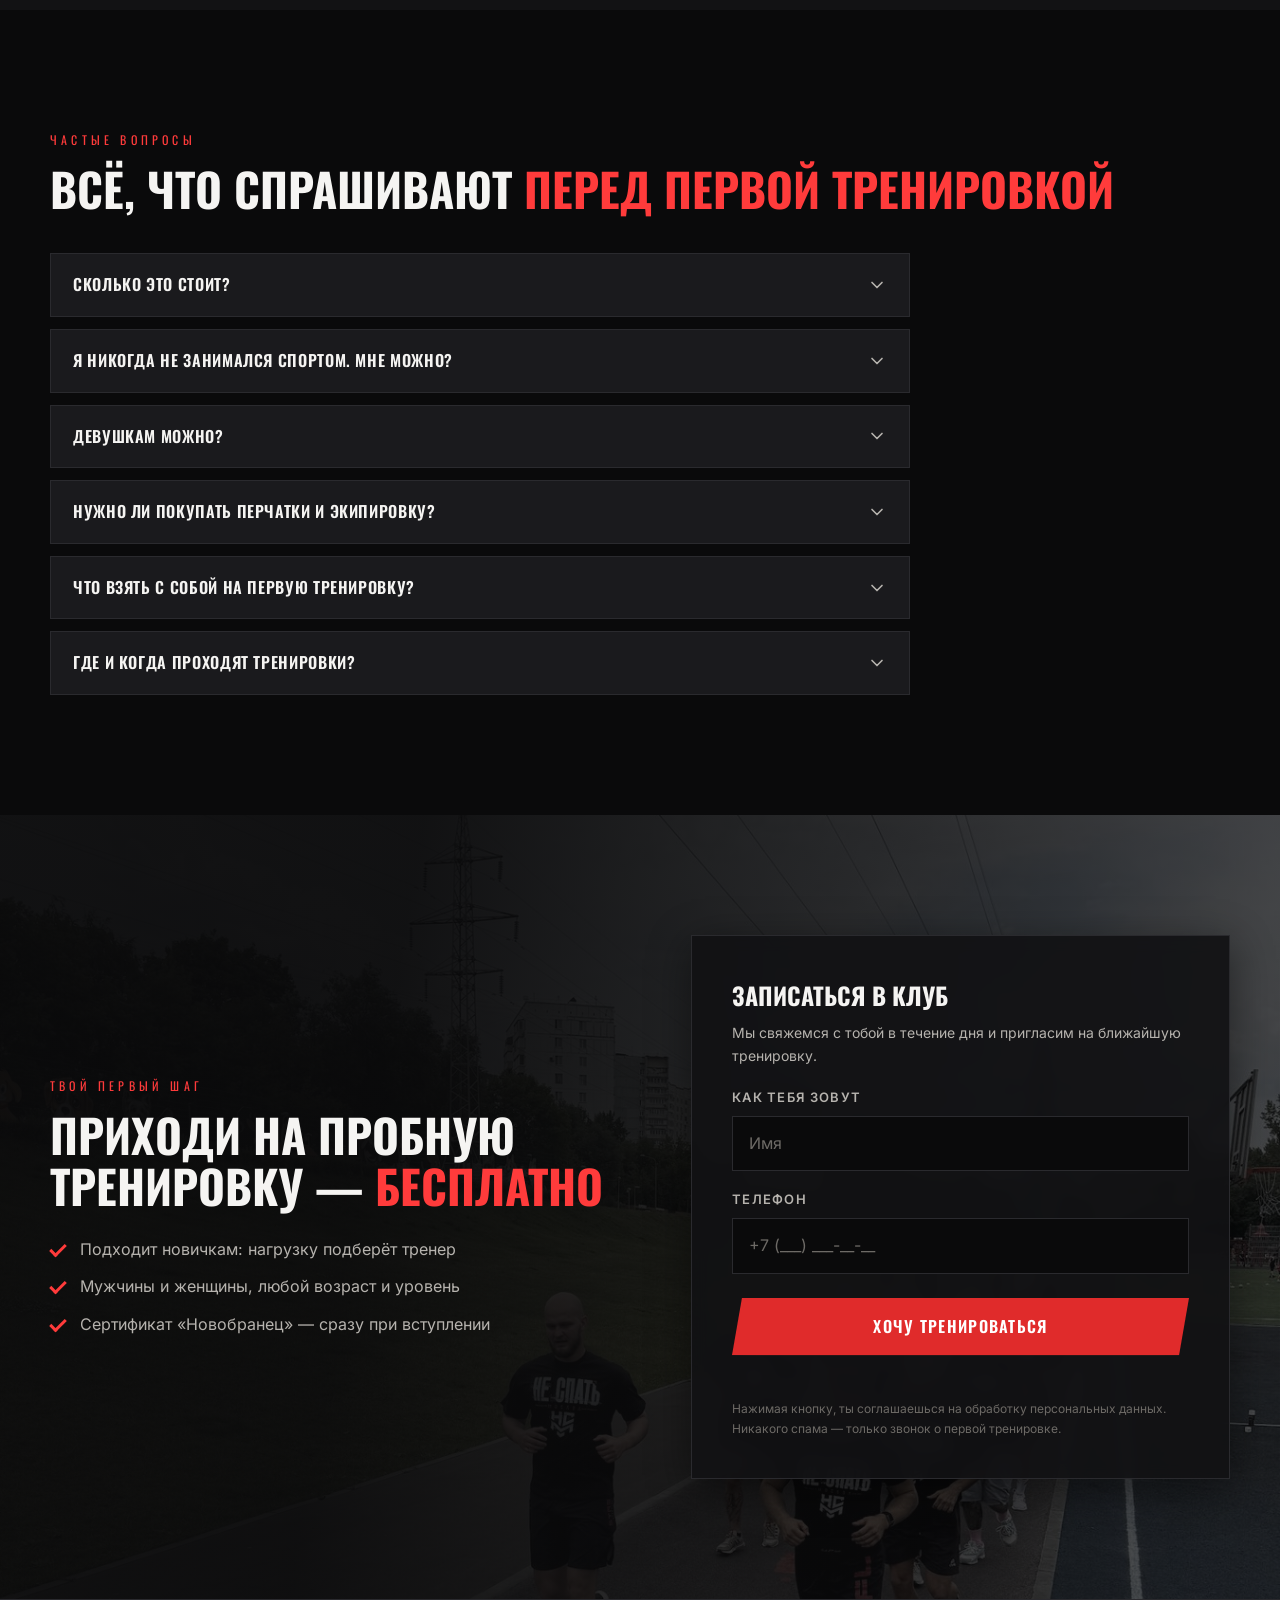
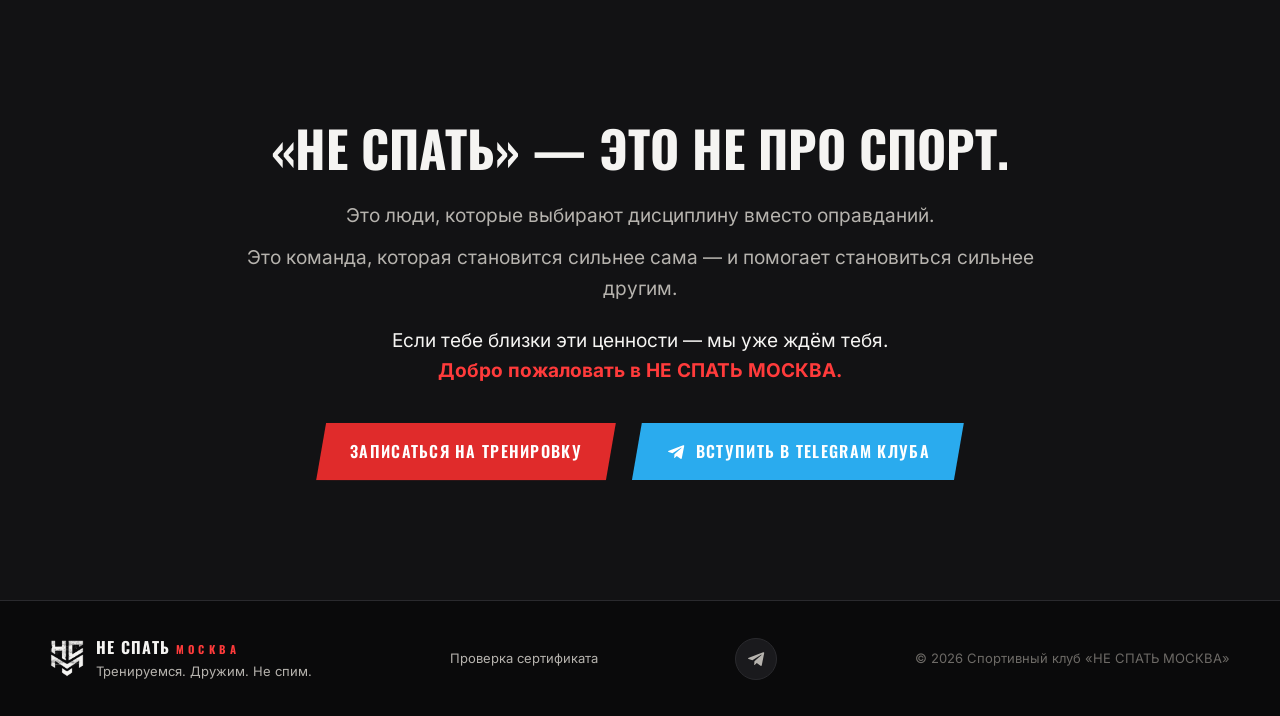
==== commit 52b88c9d: "Убрана подпись студии-разработчика По просьбе клиента снят бейдж из подвала главной страницы, с обло" ====
--- a/index.html
+++ b/index.html
@@ -544,14 +544,6 @@
         </a>
       </div>
       <p class="footer__copy">© <span id="year">2026</span> Спортивный клуб «НЕ СПАТЬ МОСКВА»</p>
-      <a class="ff-credit" href="https://futureflow.ru" target="_blank" rel="noopener" aria-label="Сайт разработан студией FutureFlow">
-        <svg class="ff-credit__mark" width="20" height="20" viewBox="0 0 32 32" aria-hidden="true" fill="none" stroke="url(#ffChipGrad)" stroke-width="2" stroke-linecap="round" stroke-linejoin="round">
-          <defs><linearGradient id="ffChipGrad" x1="0" y1="0" x2="1" y2="1"><stop offset="0" stop-color="#c8dcf4"/><stop offset="0.5" stop-color="#ffffff"/><stop offset="1" stop-color="#f5a623"/></linearGradient></defs>
-          <rect x="8" y="8" width="16" height="16" rx="2.5"/>
-          <path d="M12 8V4M16 8V4M20 8V4 M12 28V24M16 28V24M20 28V24 M8 12H4M8 16H4M8 20H4 M28 12H24M28 16H24M28 20H24"/>
-        </svg>
-        <span>Сделано в&nbsp;<span class="ff-credit__brand">FutureFlow</span></span>
-      </a>
     </div>
   </footer>
 
--- a/assets/css/style.css
+++ b/assets/css/style.css
@@ -477,29 +477,6 @@
 .community__welcome strong { color: var(--c-accent-hot); }
 .community__actions { display: flex; gap: 16px; justify-content: center; flex-wrap: wrap; }
 
-/* ---------- Бейдж студии-разработчика ----------
-   Каноническая реализация FutureFlow: полупрозрачная подложка (подходит любому
-   тёмному фону), градиентная надпись, свечение у чипа и ховер.
-   Цвета бейджа под сайт НЕ перекрашиваем — это фирменный знак. */
-.ff-credit {
-  display: inline-flex; align-items: center; gap: 8px;
-  padding: 7px 14px 7px 11px; border-radius: 100px;
-  background: rgba(255,255,255,.05); border: 1px solid rgba(255,255,255,.12);
-  color: rgba(255,255,255,.7); text-decoration: none; font-size: 12.5px;
-  transition: background .2s ease, border-color .2s ease, color .2s ease, transform .2s ease;
-}
-.ff-credit:hover, .ff-credit:focus-visible {
-  background: rgba(255,255,255,.1); border-color: rgba(255,255,255,.25);
-  color: #fff; transform: translateY(-1px);
-}
-.ff-credit__mark { display: block; flex-shrink: 0; filter: drop-shadow(0 0 6px rgba(74, 139, 217, .35)); }
-.ff-credit__brand {
-  font-weight: 700; letter-spacing: .01em;
-  background: linear-gradient(90deg, #c8dcf4 0%, #ffffff 50%, #f5a623 100%);
-  -webkit-background-clip: text; background-clip: text;
-  -webkit-text-fill-color: transparent; color: transparent;
-}
-
 /* ---------- Footer ---------- */
 .footer { background: var(--c-bg); border-top: 1px solid var(--c-border); padding: 34px 0; }
 .footer__inner { display: flex; flex-wrap: wrap; gap: 20px; align-items: center; justify-content: space-between; }
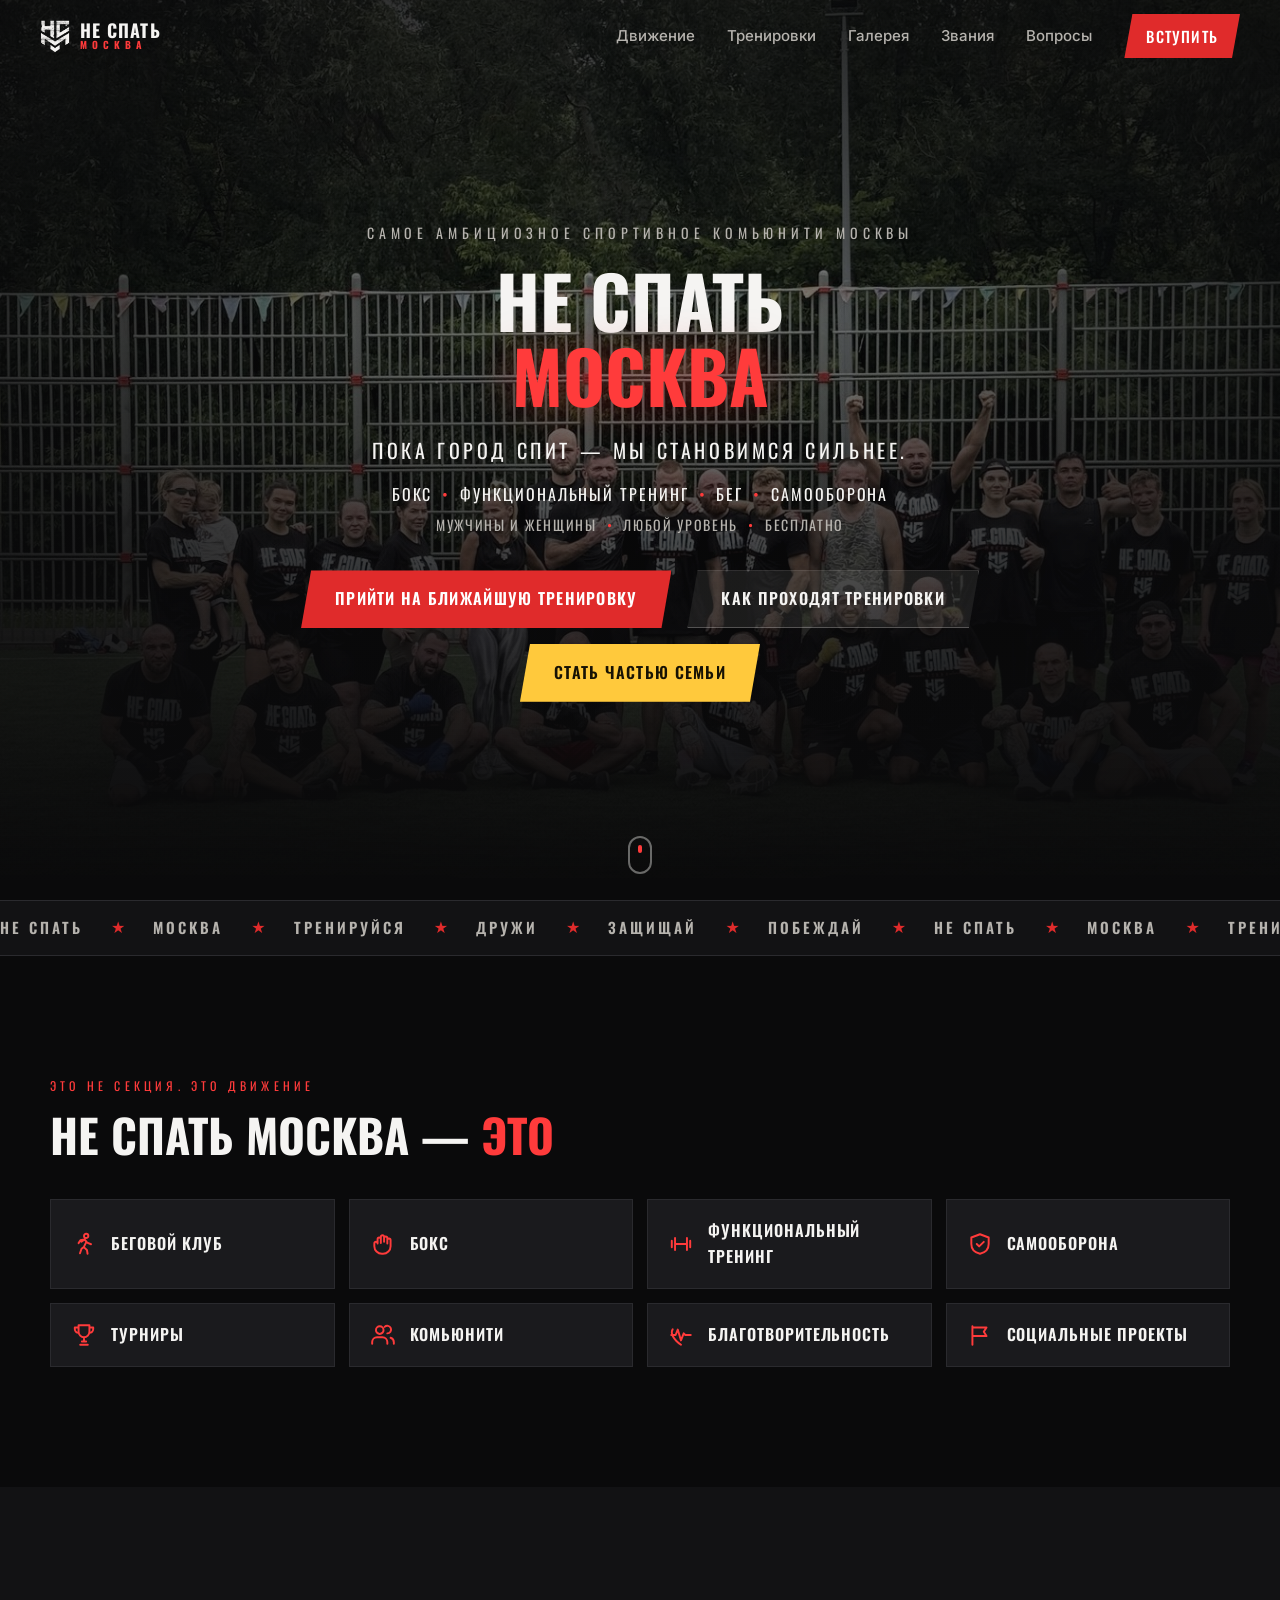
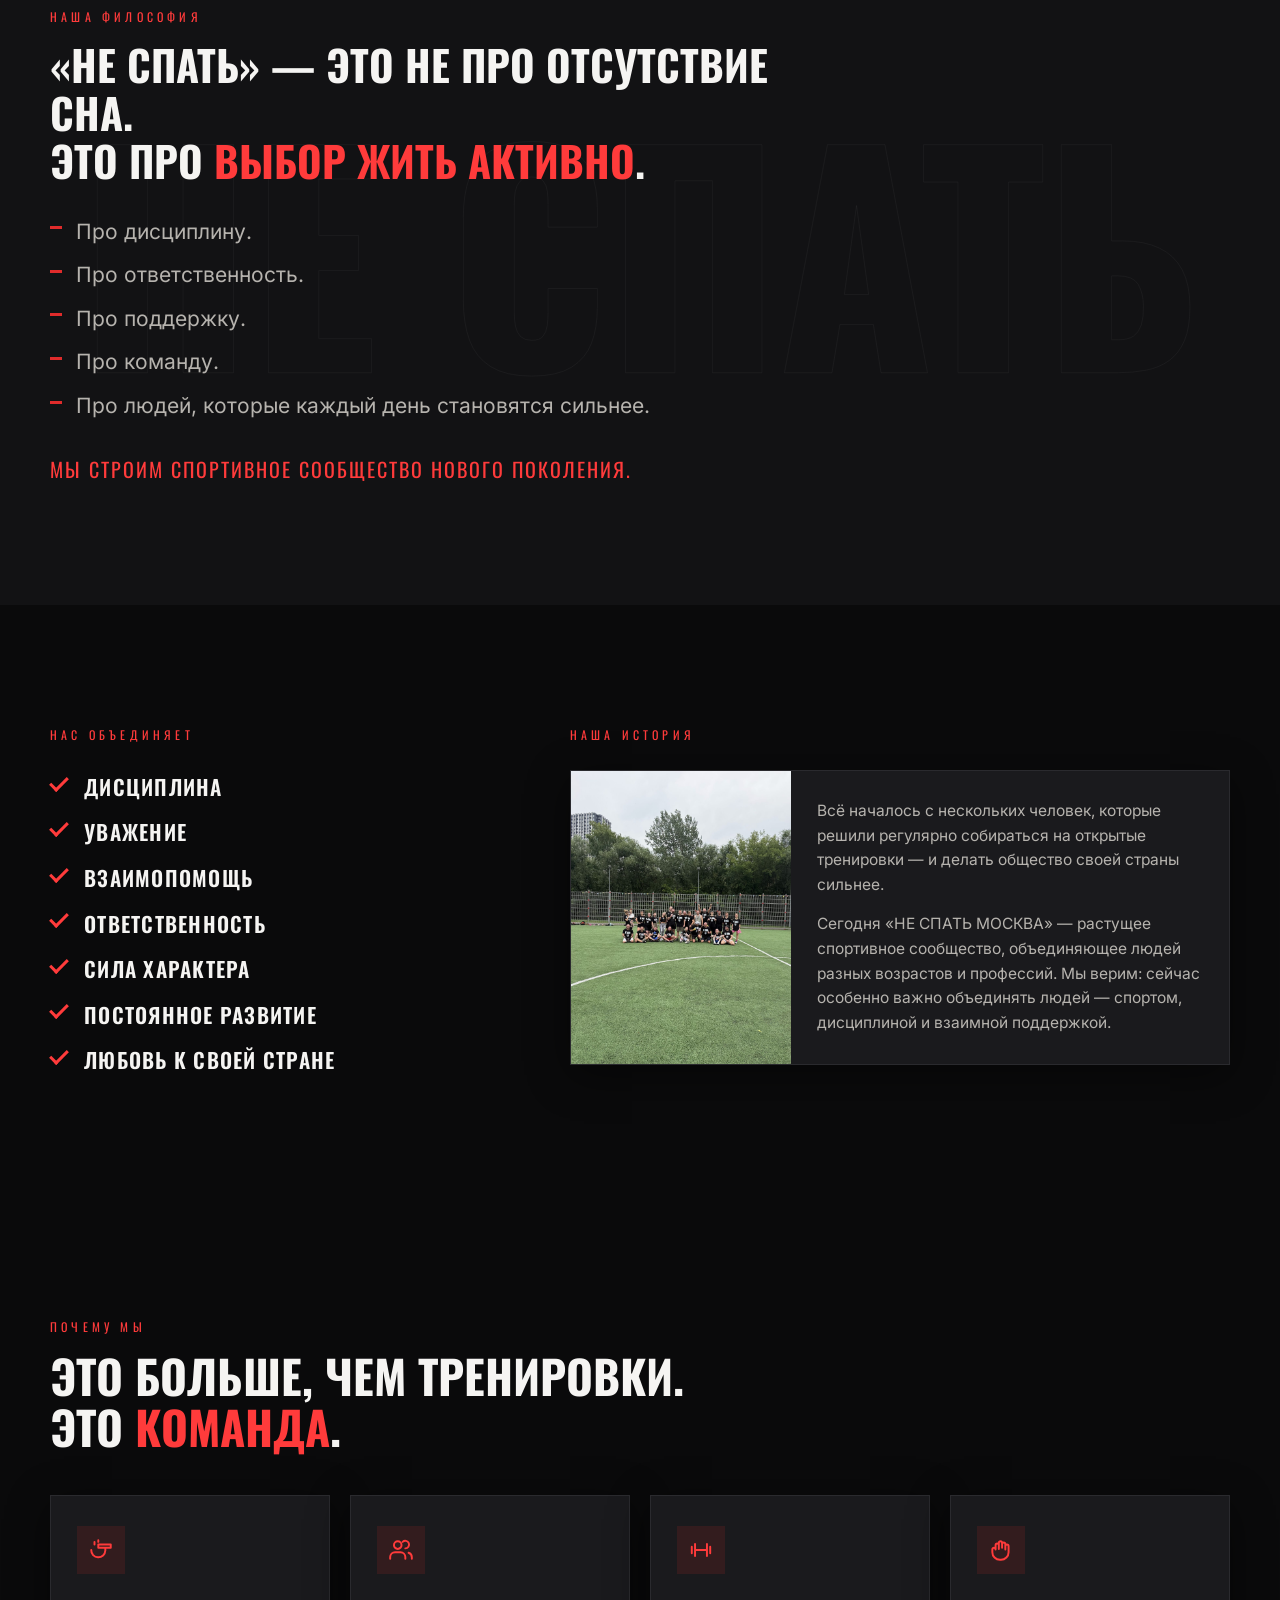
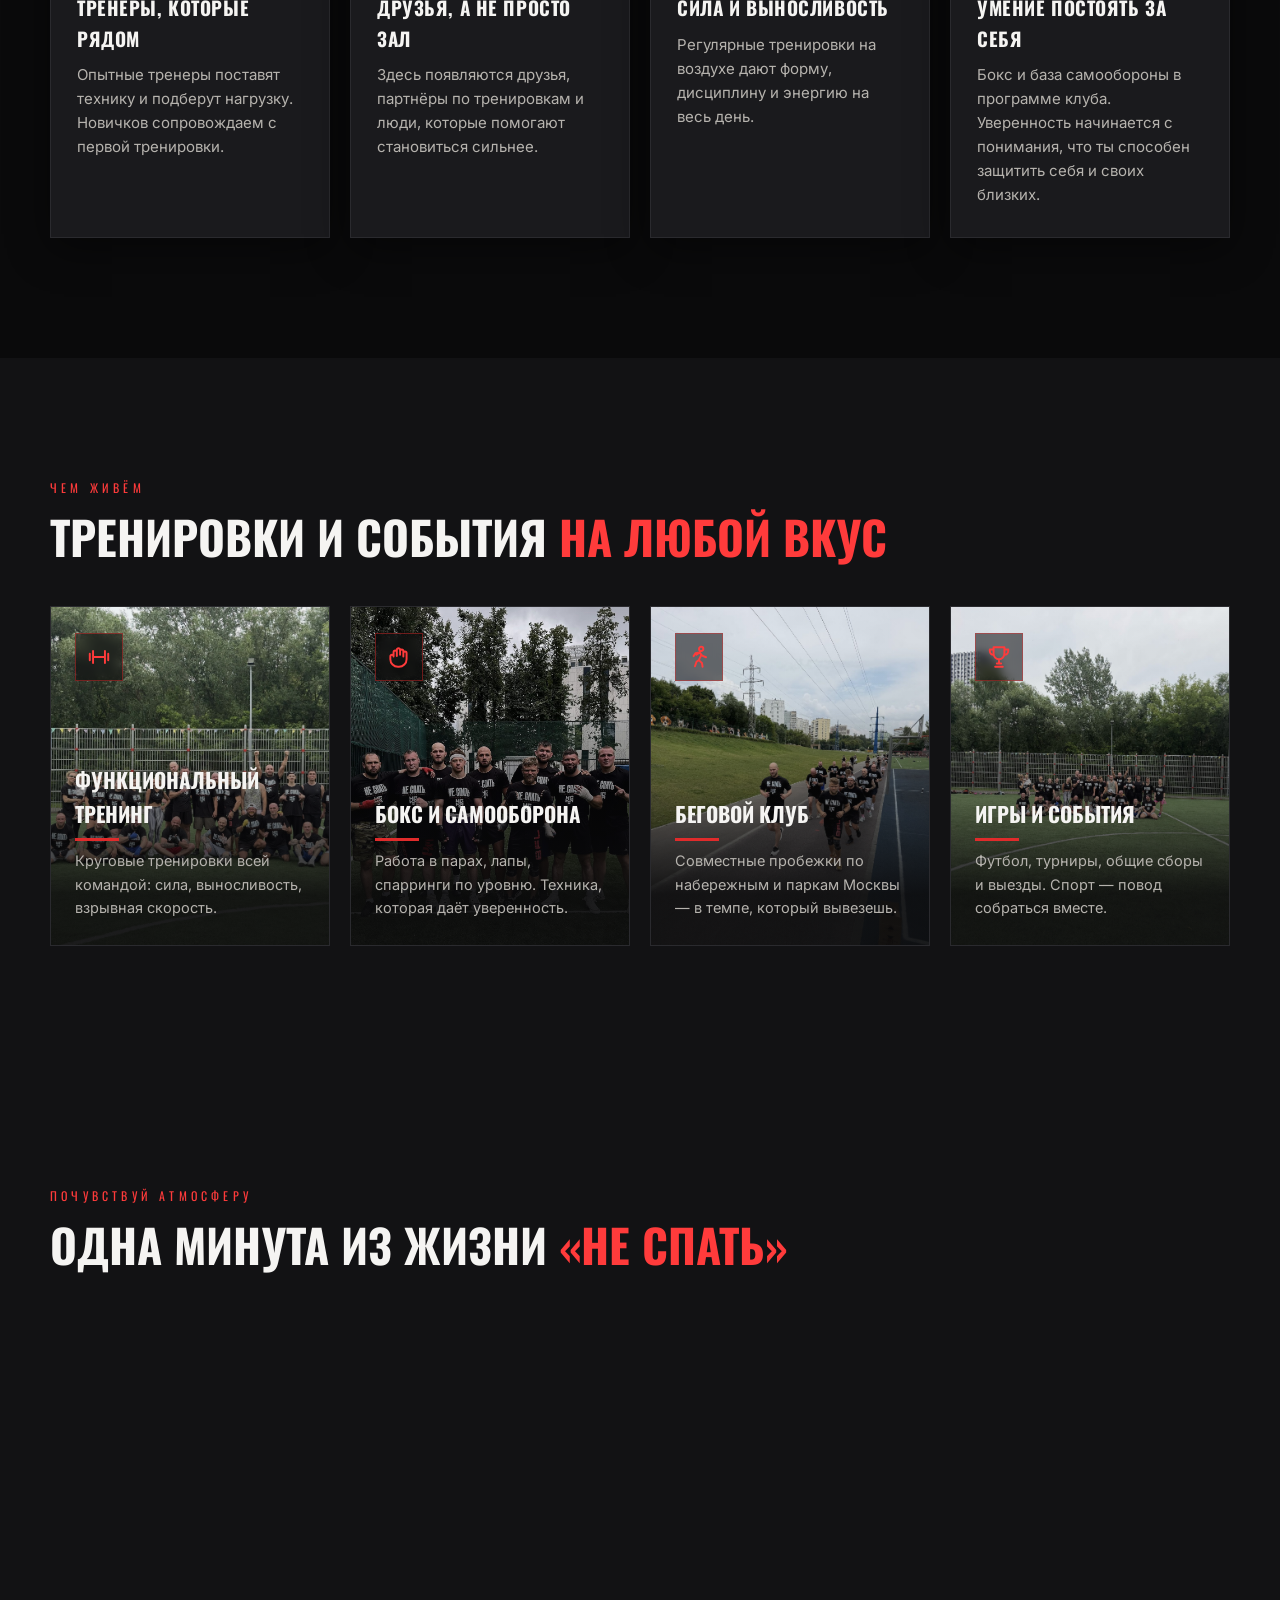
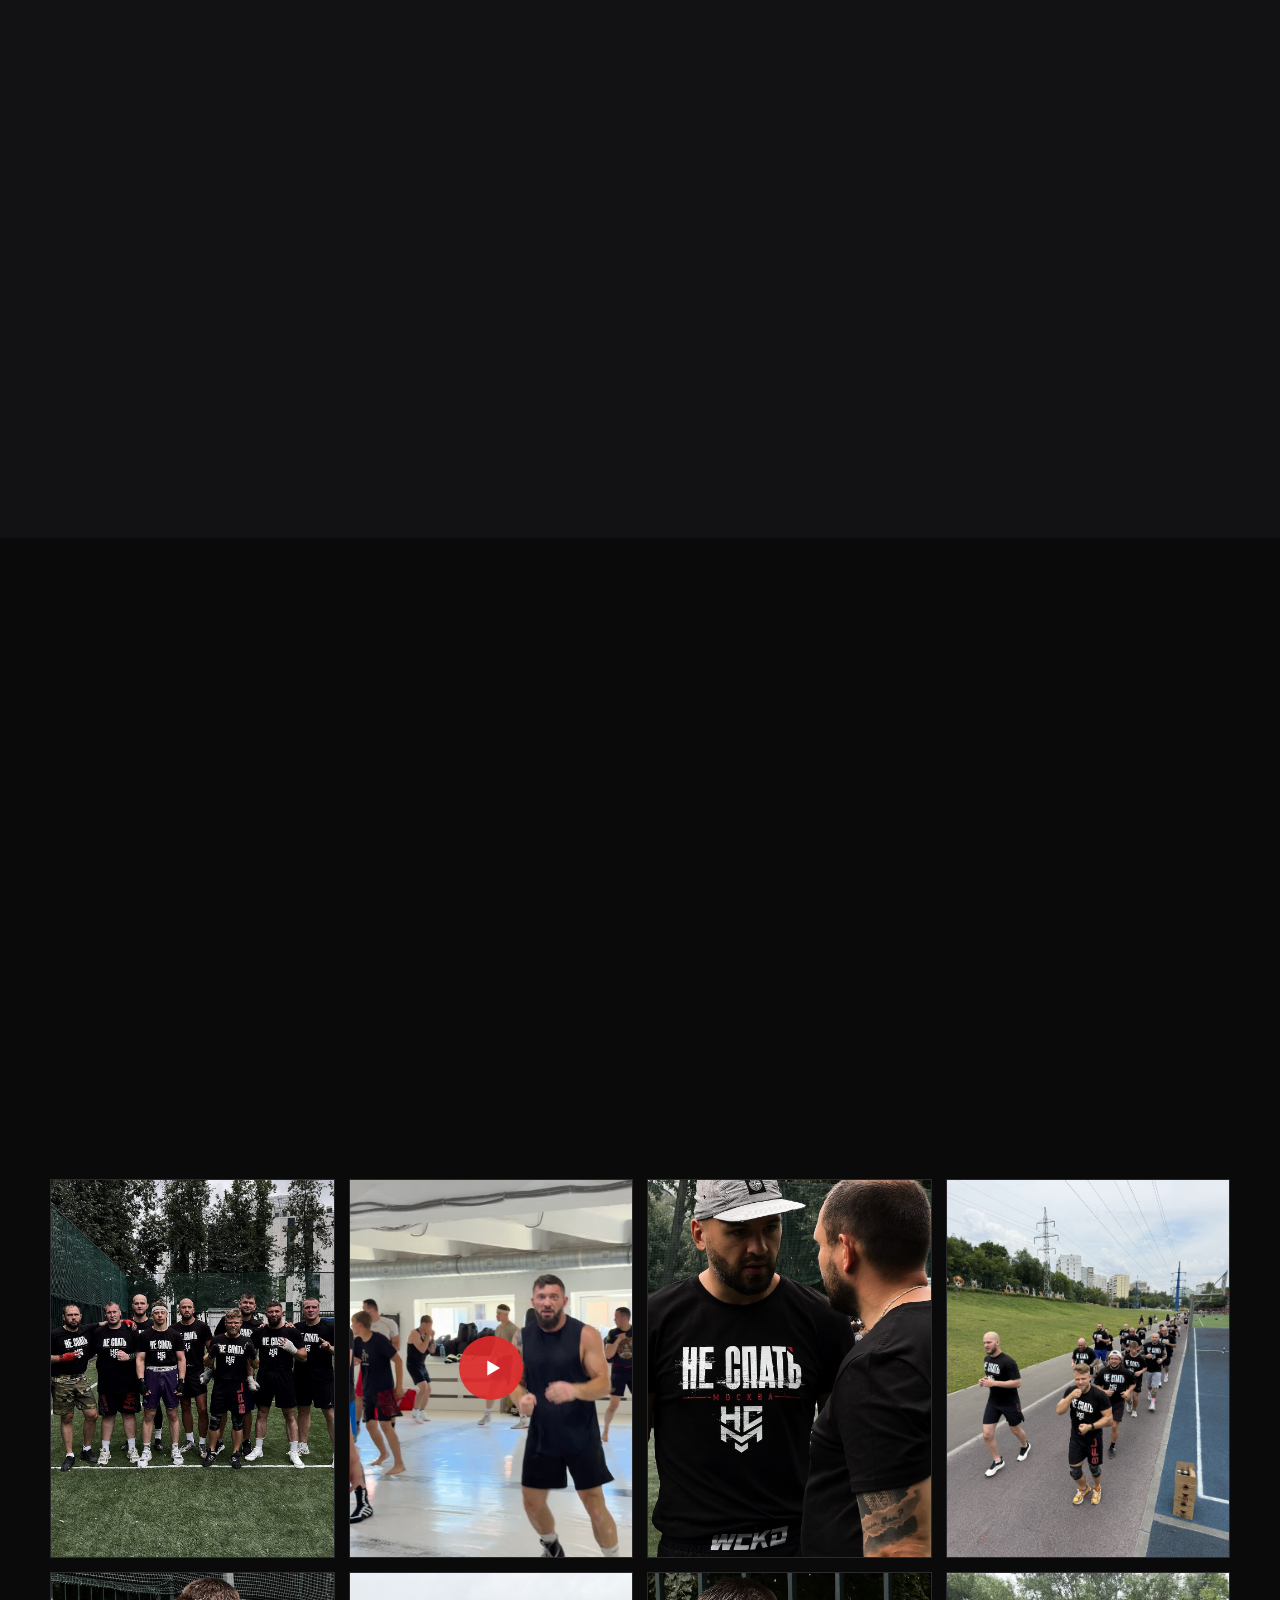
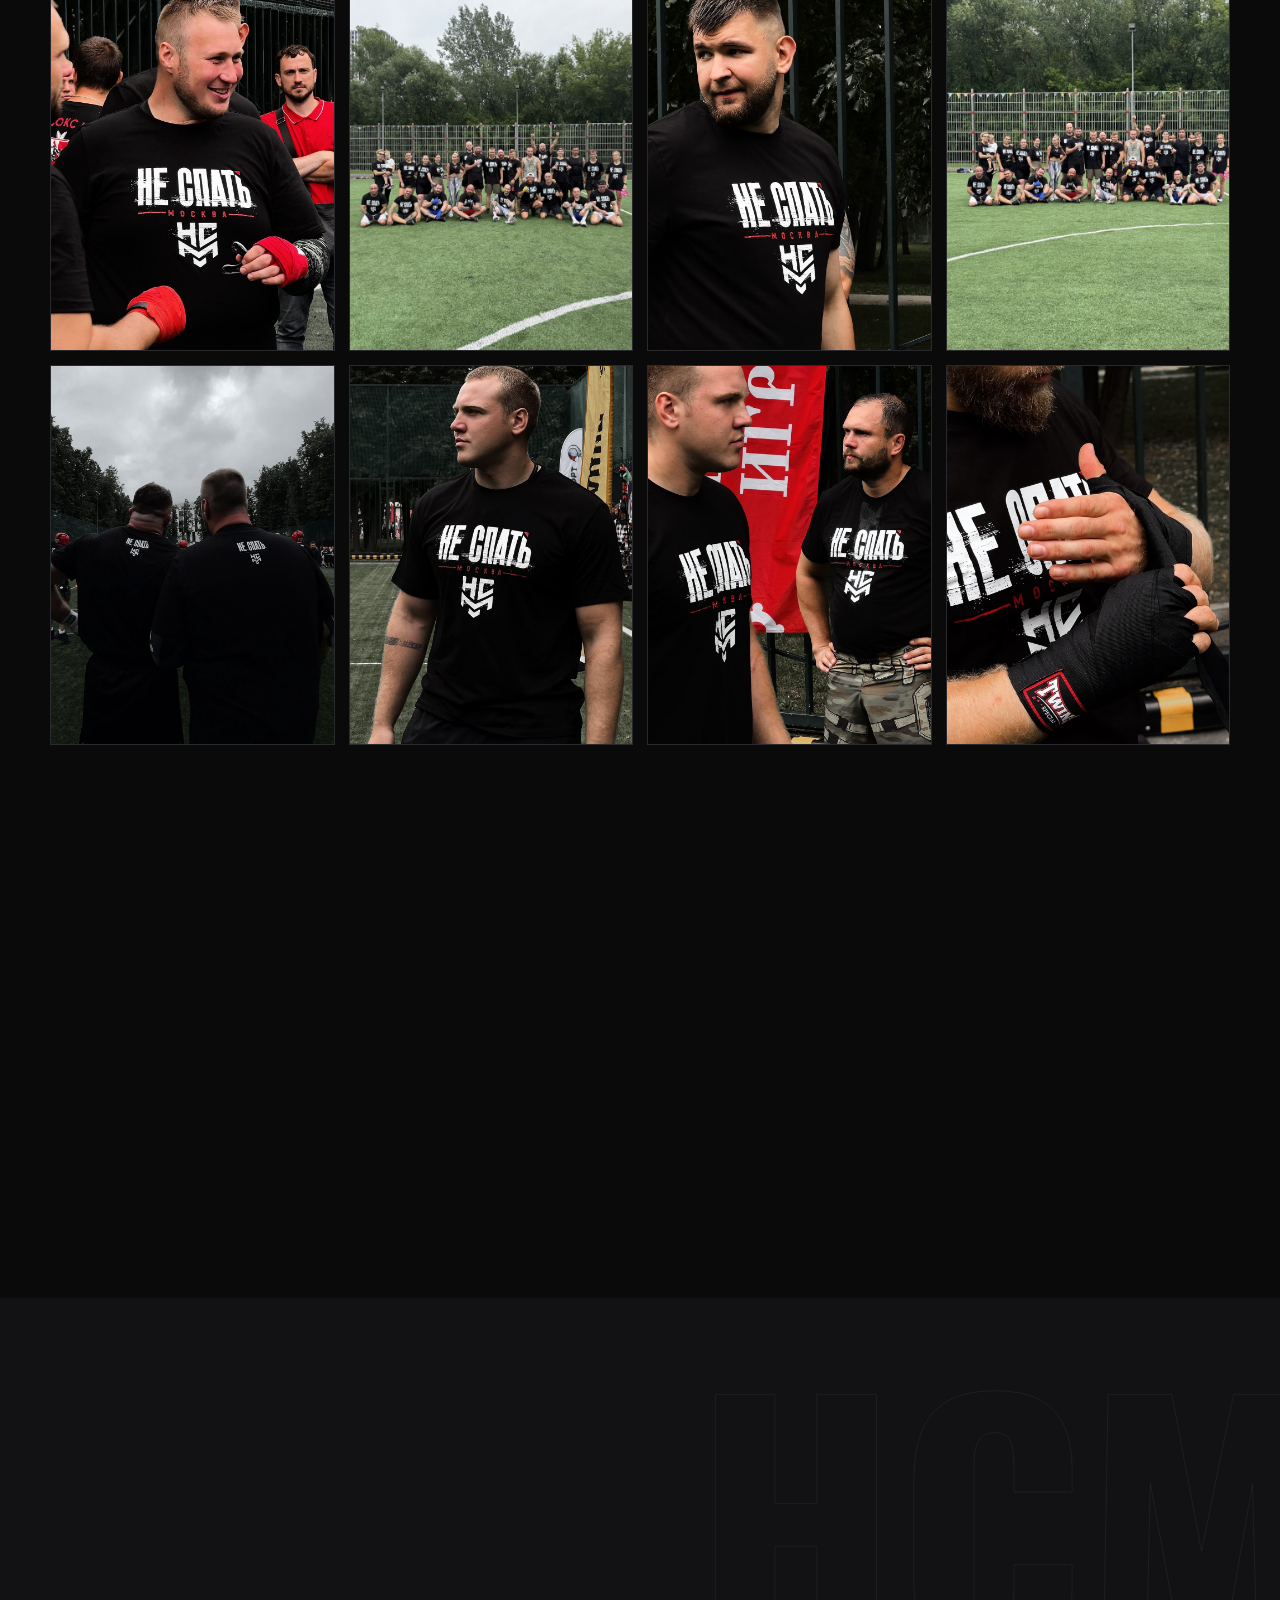
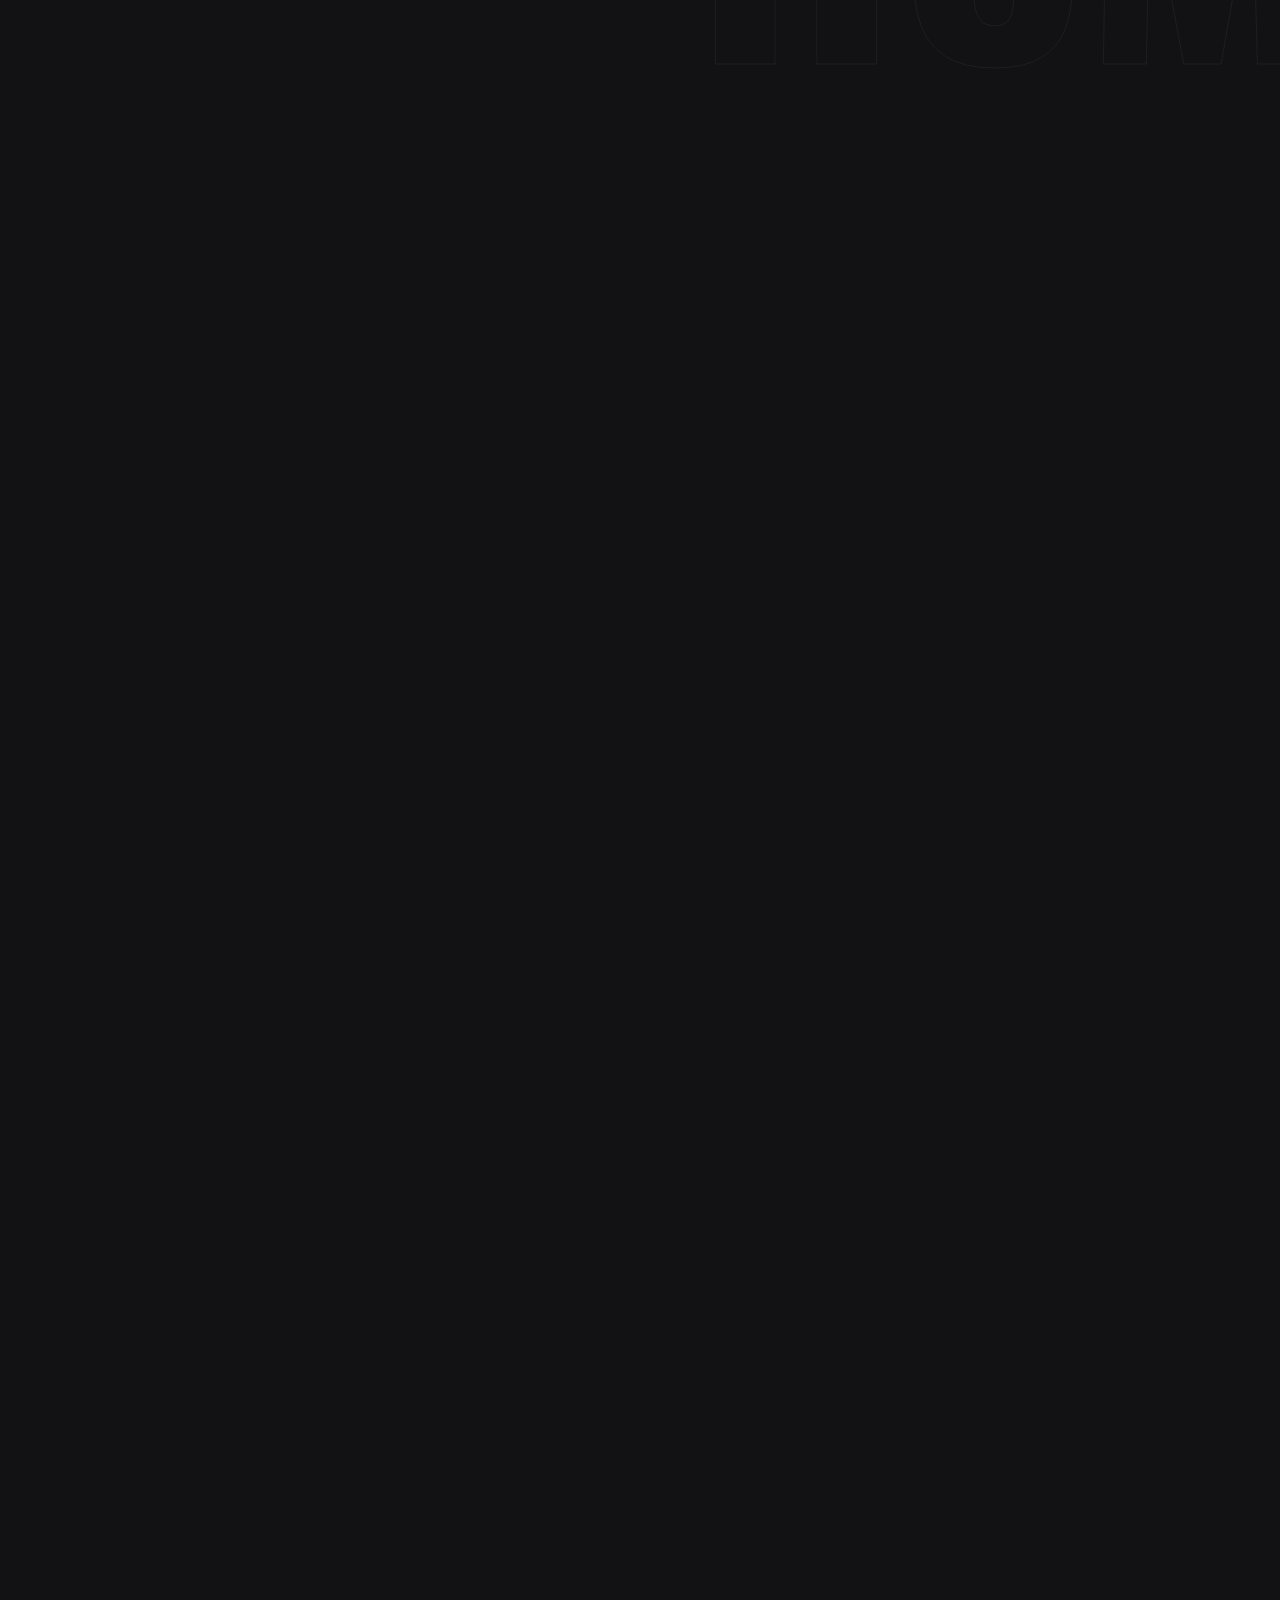
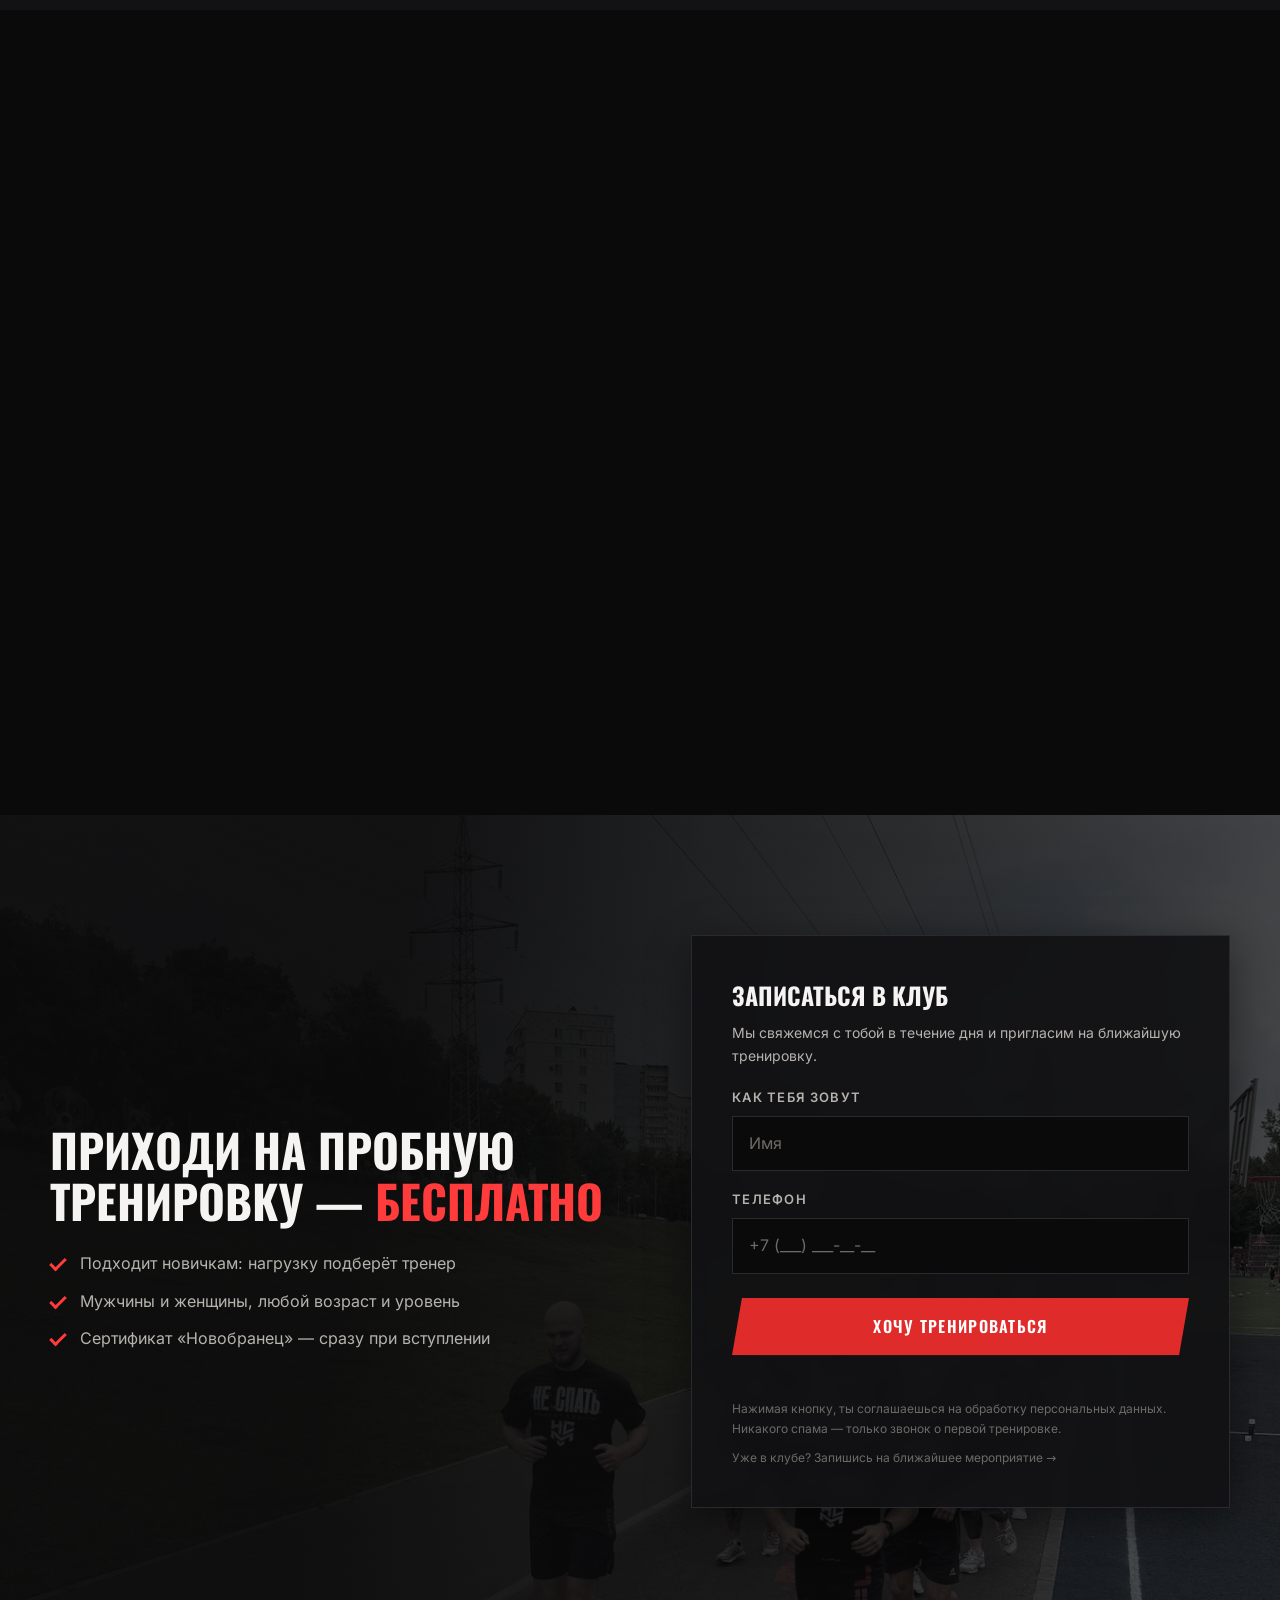
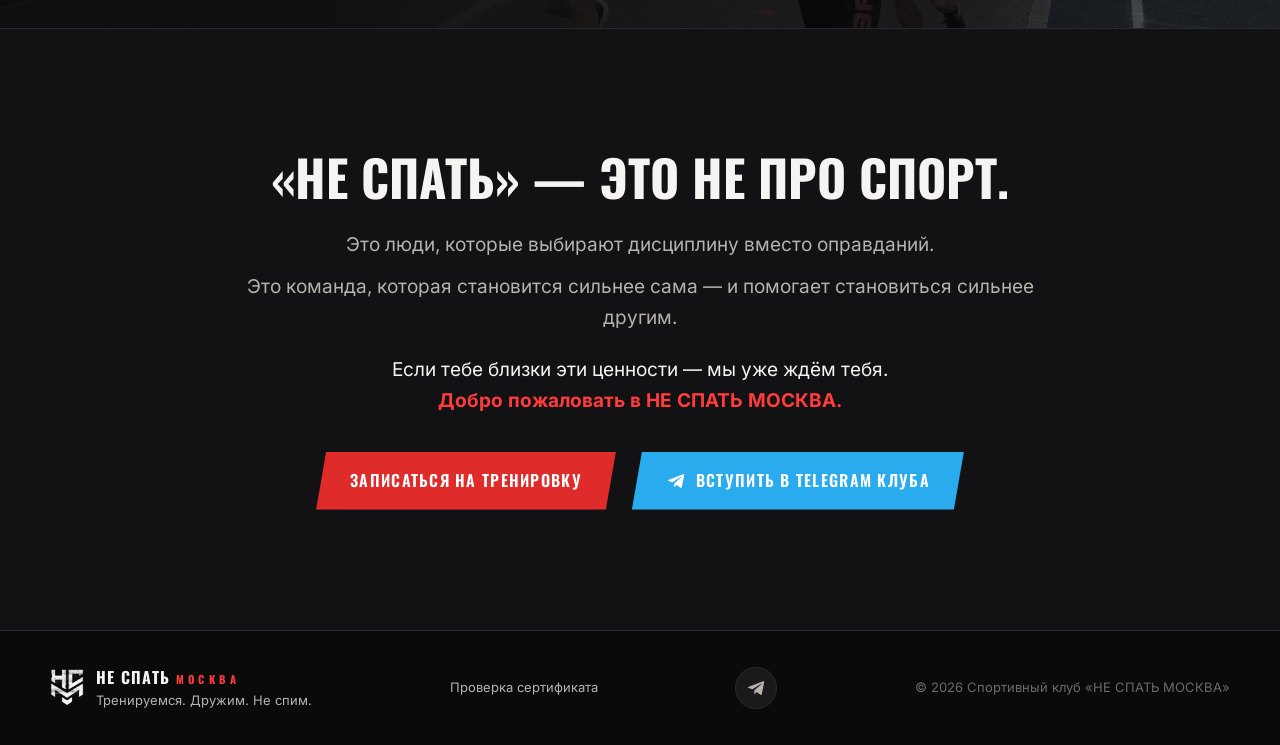
==== commit e525da2f: "Штаб клуба: CRM мероприятий, участников и званий + публичная запись - crm/: PHP + SQLite, вход по PI" ====
--- a/index.html
+++ b/index.html
@@ -501,6 +501,7 @@
           <button type="submit" class="btn btn--primary form__submit" id="formSubmit">Хочу тренироваться</button>
           <p class="form__status" id="formStatus" role="status" aria-live="polite"></p>
           <p class="form__privacy">Нажимая кнопку, ты соглашаешься на обработку персональных данных. Никакого спама — только звонок о первой тренировке.</p>
+          <p class="form__privacy">Уже в клубе? <a href="zapis.html">Запишись на ближайшее мероприятие →</a></p>
         </form>
       </div>
     </section>
